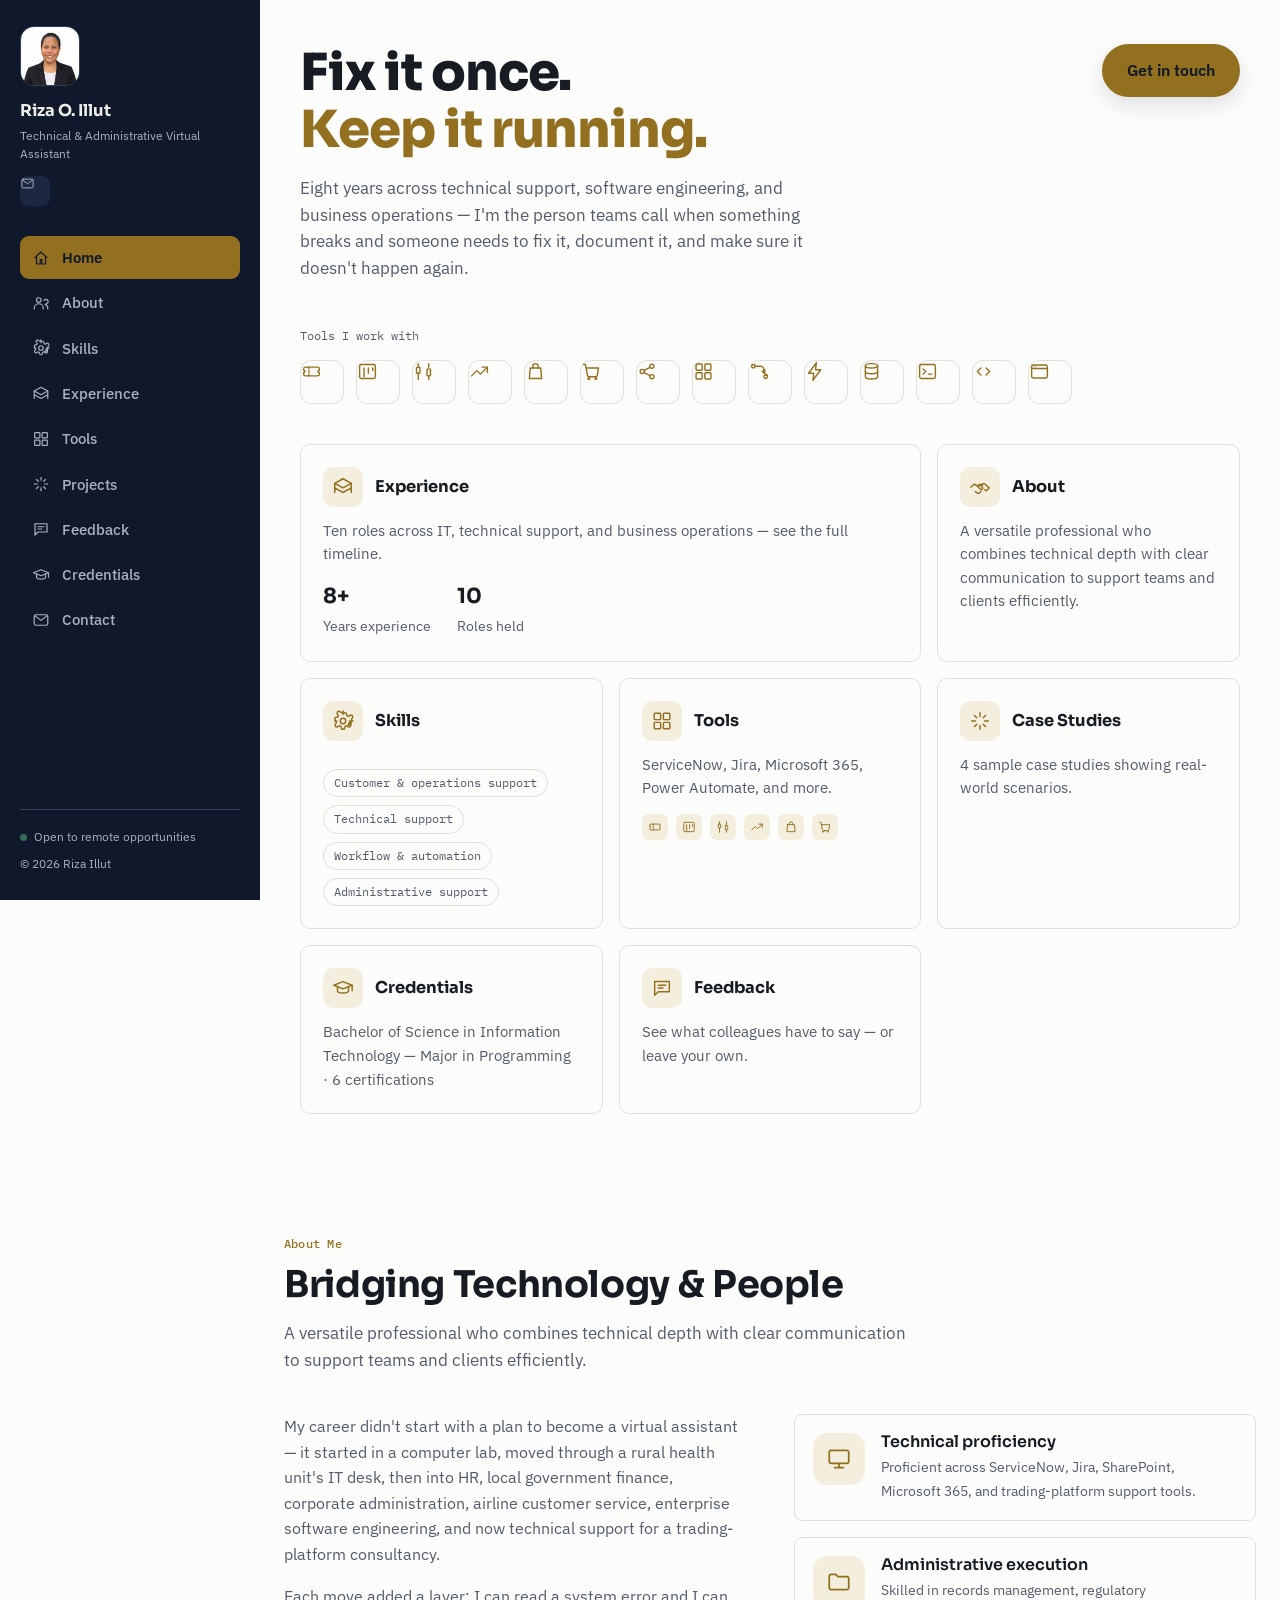
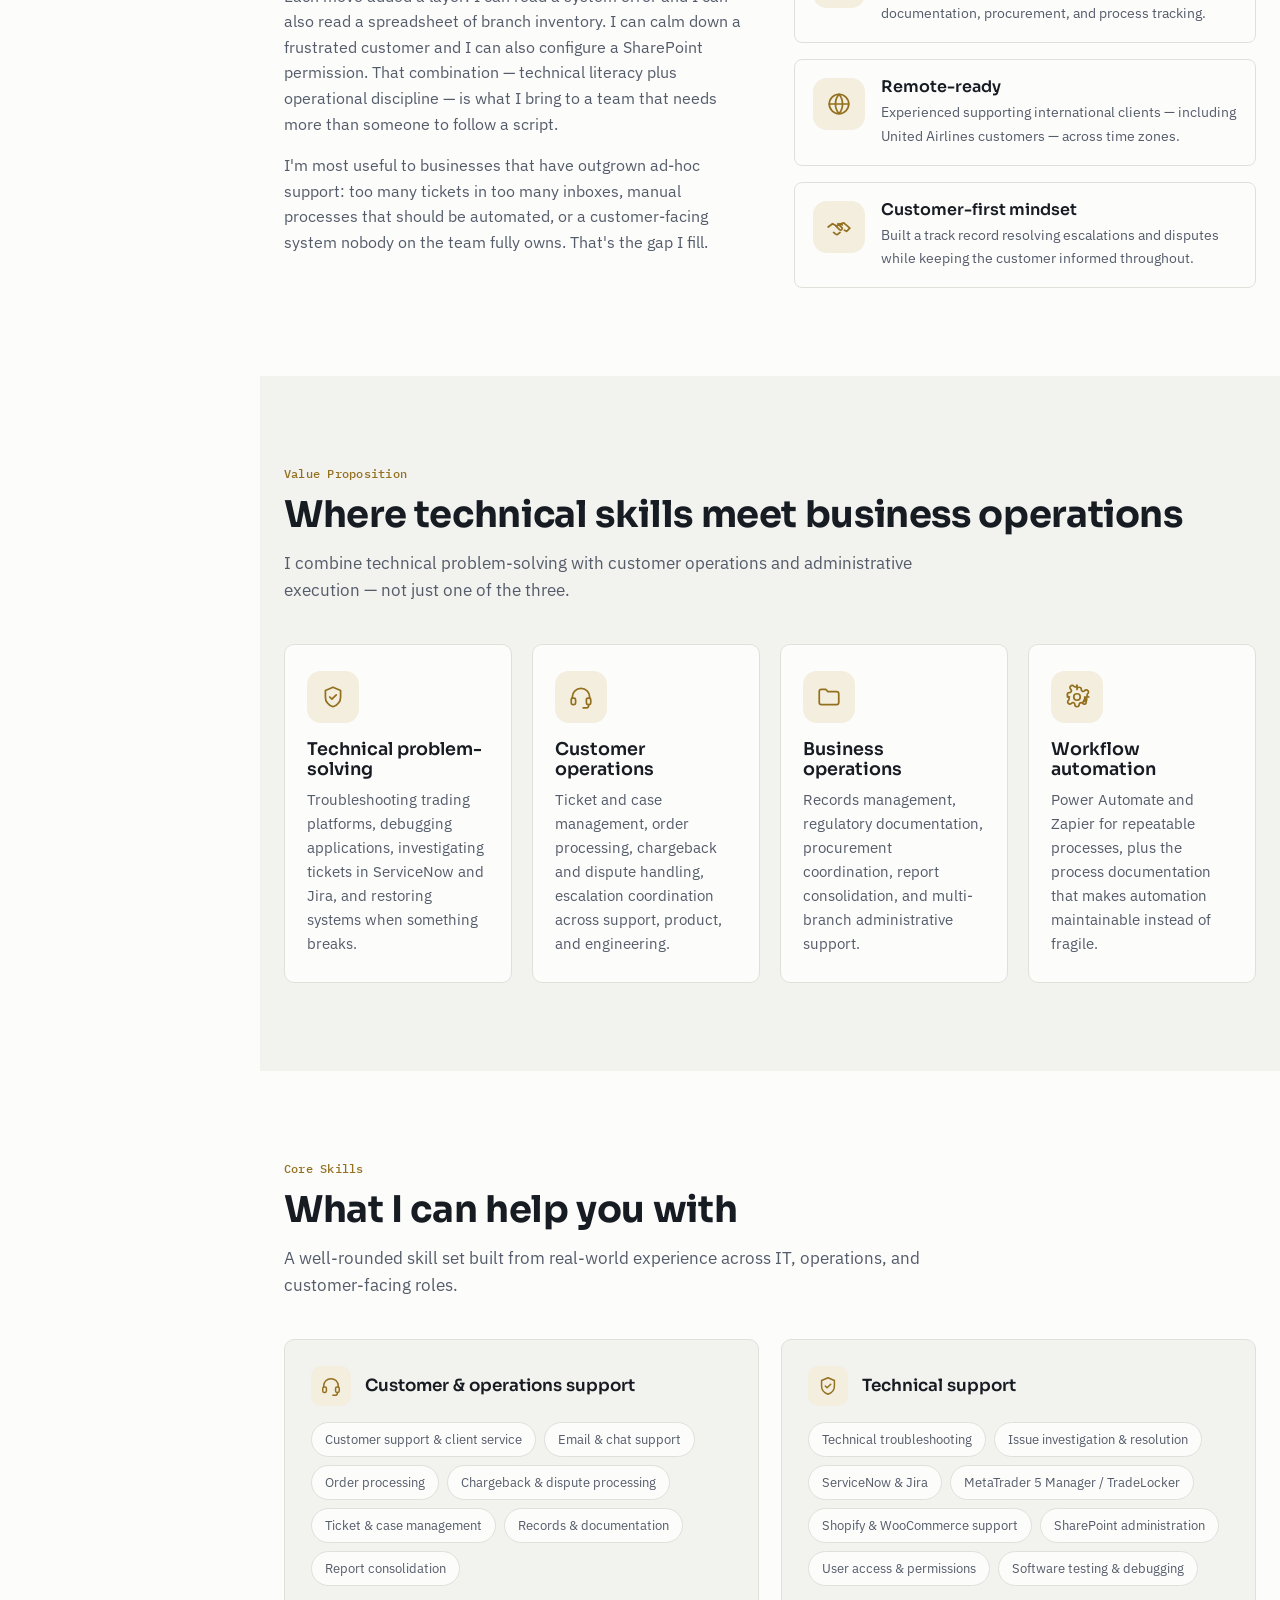
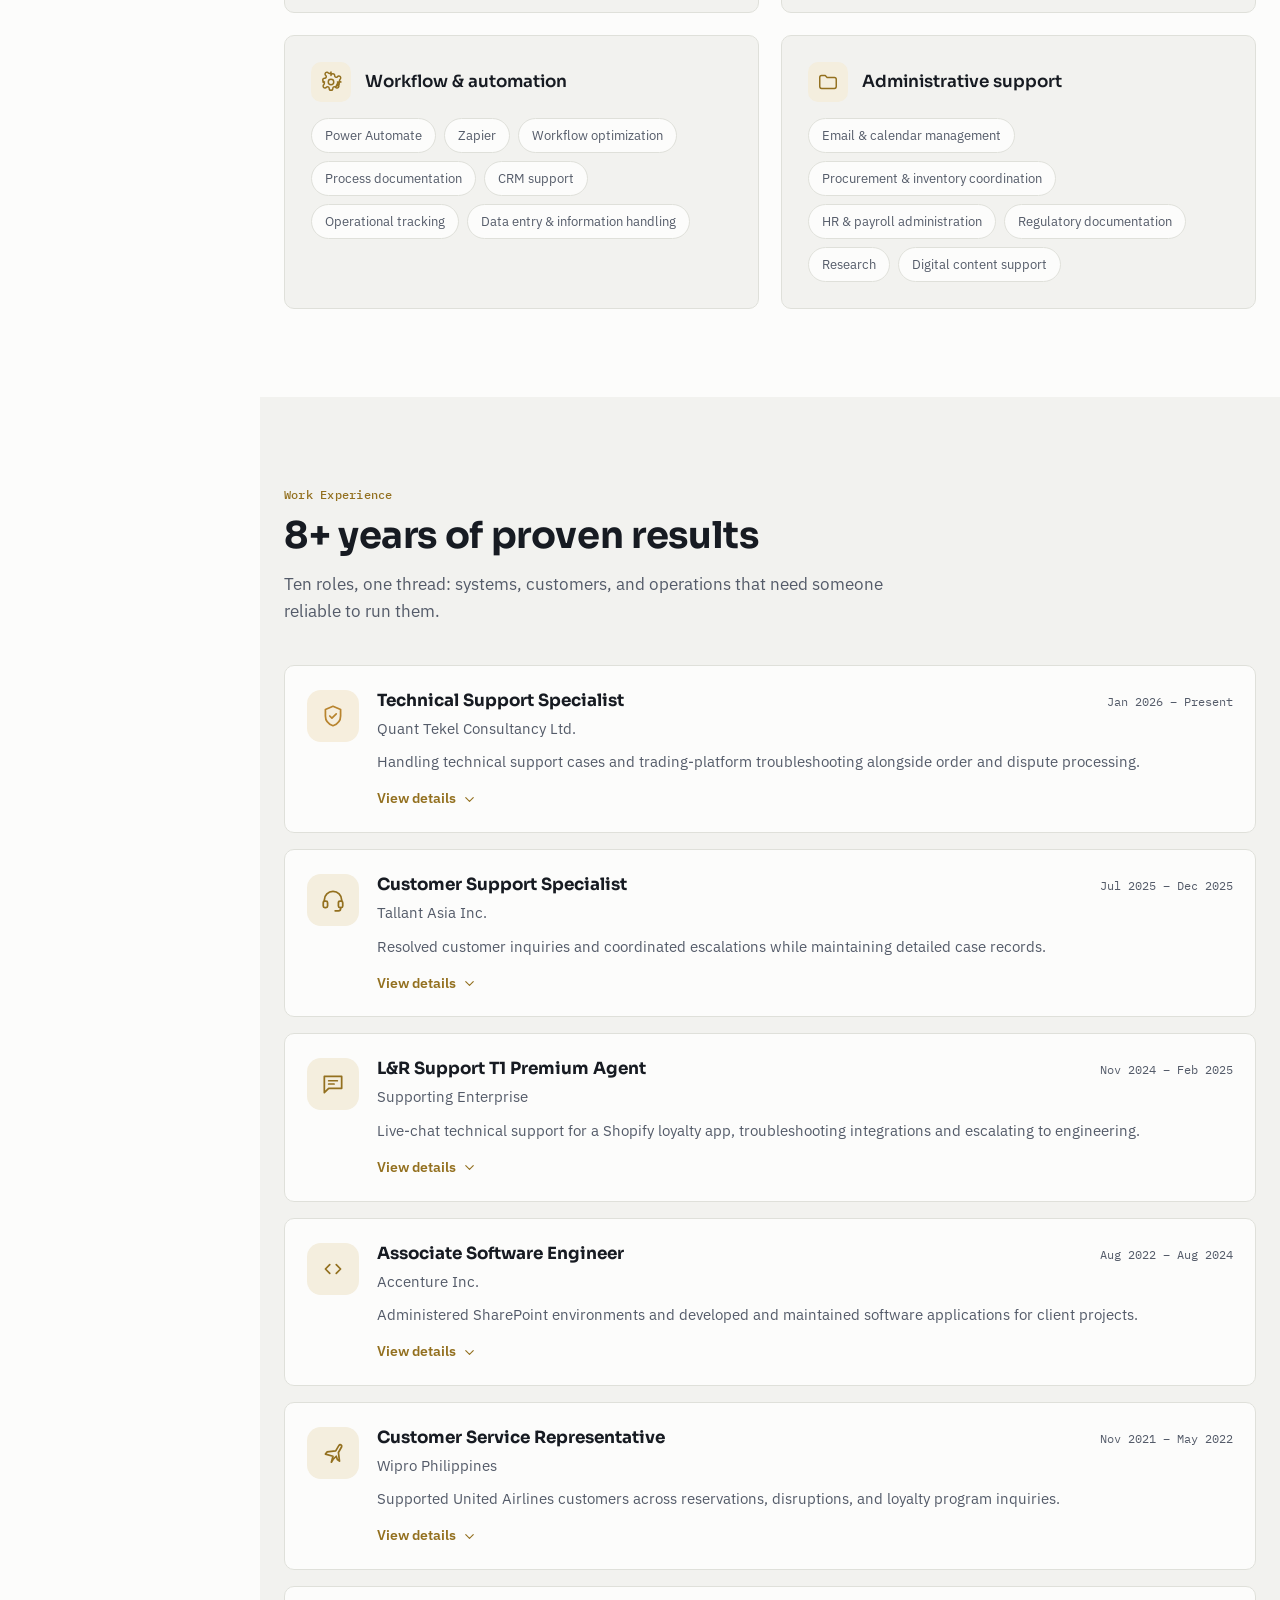
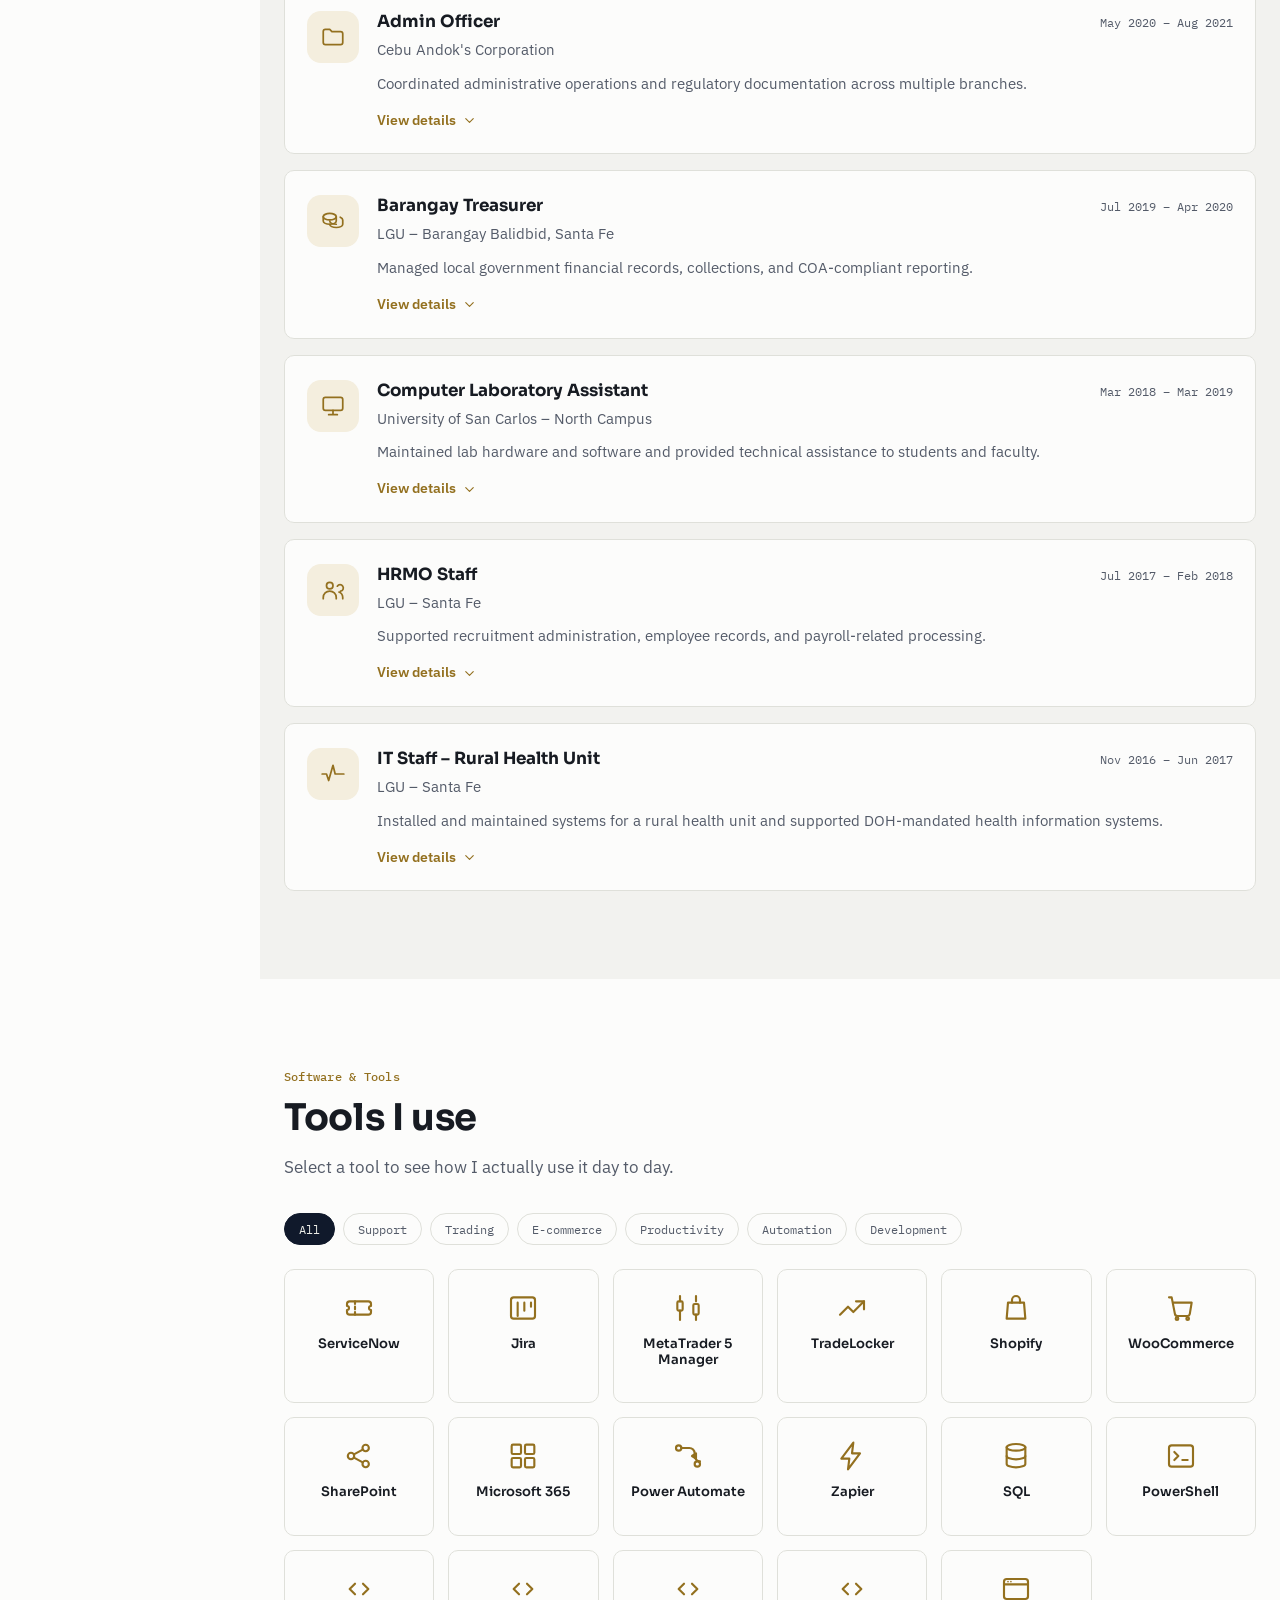
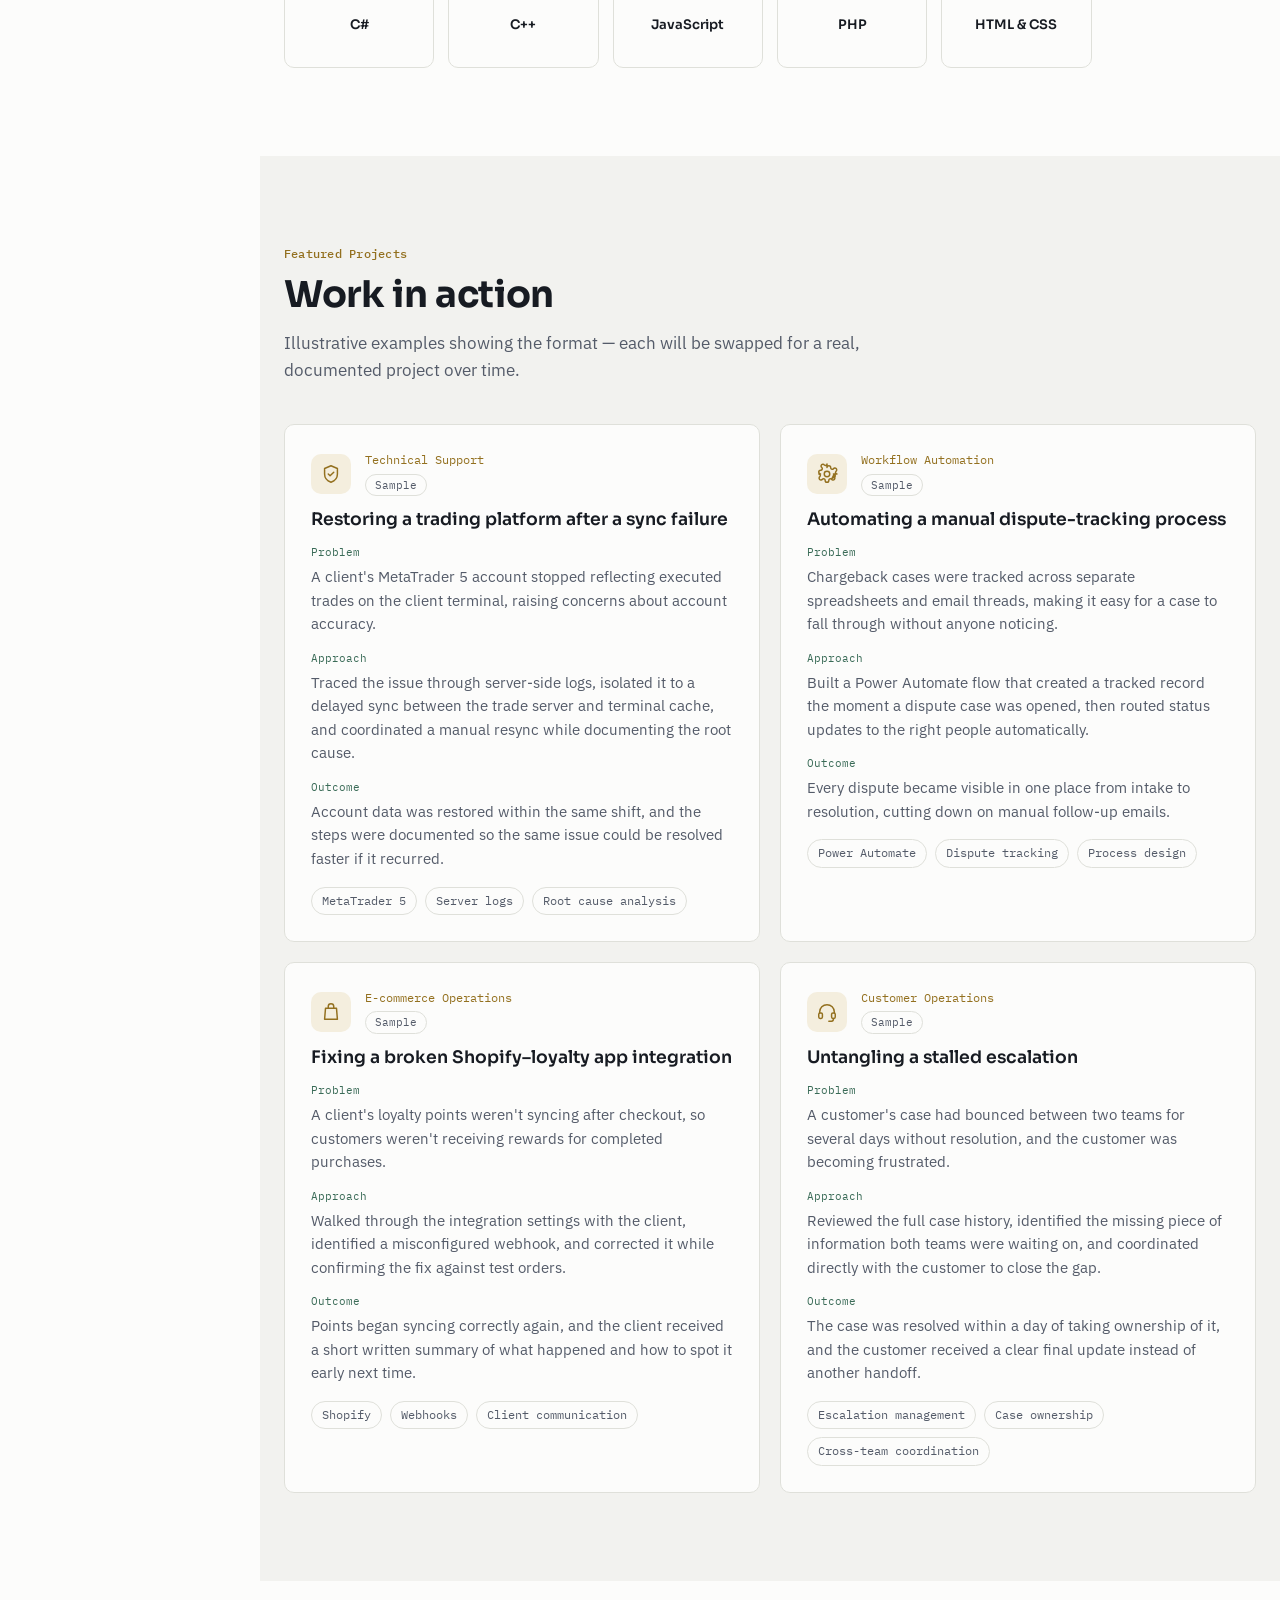
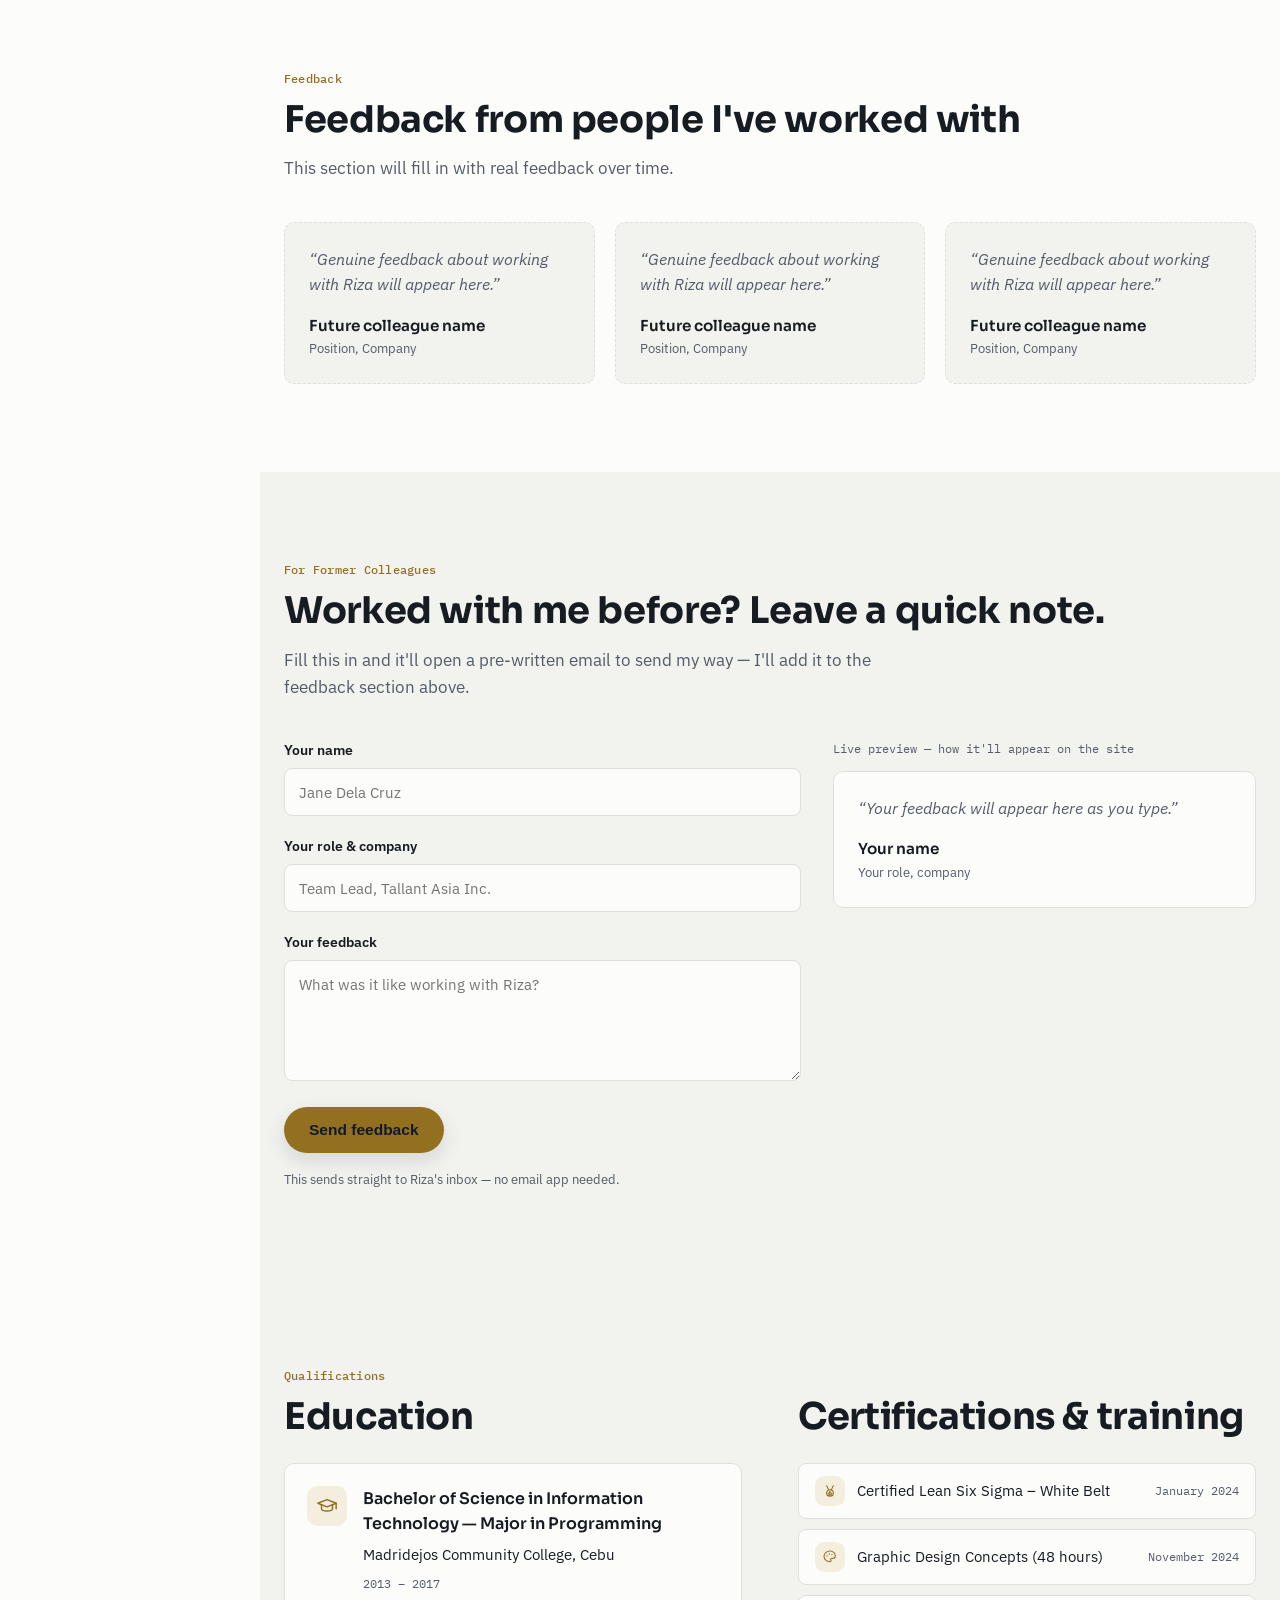
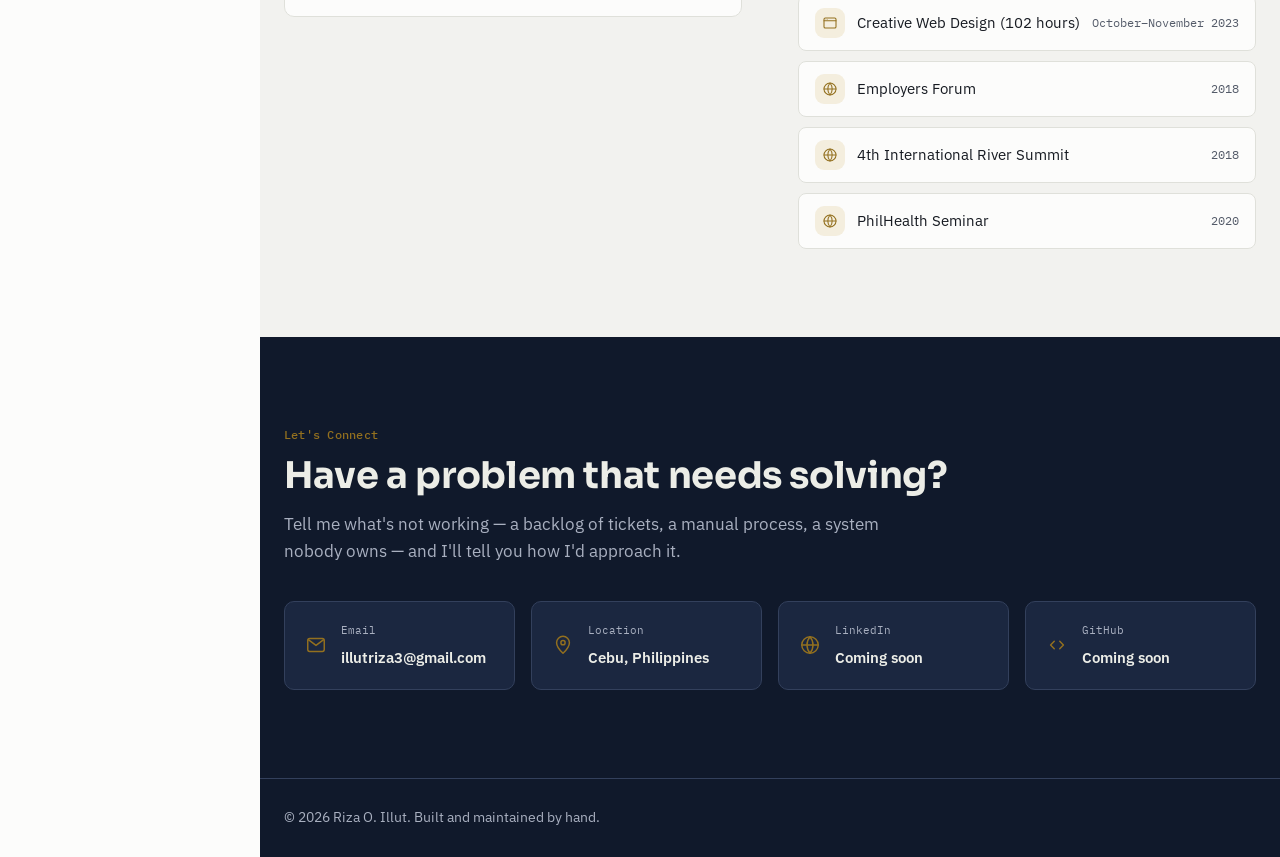
==== index.html @ de6b5f77 "Add files via upload" ====
<!DOCTYPE html>
<html lang="en">
<head>
  <meta charset="UTF-8">
  <meta name="viewport" content="width=device-width, initial-scale=1.0">
  <title>Riza O. Illut — Technical & Administrative Virtual Assistant</title>
  <meta name="description" content="Riza O. Illut is a Technical & Administrative Virtual Assistant with 8+ years across customer support, technical support, software engineering, and business operations. Available for remote work.">
  <meta name="keywords" content="Technical Virtual Assistant, Administrative Virtual Assistant, Customer Support Specialist, Technical Support Specialist, Customer Operations, Workflow Automation, Remote Virtual Assistant, E-commerce Support">
  <meta name="author" content="Riza O. Illut">

  <meta property="og:type" content="website">
  <meta property="og:title" content="Riza O. Illut — Technical & Administrative Virtual Assistant">
  <meta property="og:description" content="Eight years across technical support, software engineering, and business operations.">
  <meta property="og:image" content="[data-uri]">

  <link rel="icon" href="[data-uri]" type="image/svg+xml">
  <link rel="preconnect" href="https://fonts.googleapis.com">
  <link rel="preconnect" href="https://fonts.gstatic.com" crossorigin>
  <link href="https://fonts.googleapis.com/css2?family=Sora:wght@500;600;700;800&family=IBM+Plex+Sans:wght@400;500;600&family=IBM+Plex+Mono:wght@400;500&display=swap" rel="stylesheet">
  <style>
/* ============================================================
   DESIGN TOKENS
   ============================================================ */
:root {
  --ink: #10192B;
  --ink-soft: #1B2740;
  --paper: #FCFCFB;
  --paper-alt: #F2F2EF;
  --text: #171B22;
  --text-muted: #545B69;
  --text-on-ink: #ECEDE7;
  --text-on-ink-muted: #A9B0C0;
  --line: #DFE0DA;
  --line-on-ink: #33405C;

  --accent-1: #93701F;    /* brass gold — primary interactive accent */
  --accent-1-dark: #6E5417; /* darker gold for hover states */
  --accent-2: #93701F;    /* kept as alias so existing rules resolve */
  --accent-tint: #F4EEDE; /* warm pale gold tint for icon badges */
  --teal: #3A6B57;
  --teal-tint: #E9F0EC;
  --amber: #B8842E;
  --amber-tint: #F6EEDD;

  --font-display: "Sora", system-ui, sans-serif;
  --font-body: "IBM Plex Sans", system-ui, sans-serif;
  --font-mono: "IBM Plex Mono", ui-monospace, monospace;

  --max-width: 1120px;
  --radius: 10px;
  --radius-sm: 8px;
  --shadow-card: 0 1px 2px rgba(16, 25, 43, 0.04), 0 6px 16px rgba(16, 25, 43, 0.05);
  --shadow-lift: 0 8px 20px rgba(16, 25, 43, 0.12);
}

* { box-sizing: border-box; }
html { scroll-behavior: smooth; }
@media (prefers-reduced-motion: reduce) {
  html { scroll-behavior: auto; }
  *, *::before, *::after { animation-duration: 0.001ms !important; animation-iteration-count: 1 !important; transition-duration: 0.001ms !important; }
}

body {
  margin: 0;
  background: var(--paper);
  color: var(--text);
  font-family: var(--font-body);
  font-size: 16px;
  line-height: 1.6;
  -webkit-font-smoothing: antialiased;
}

h1, h2, h3 { font-family: var(--font-display); color: var(--text); line-height: 1.15; margin: 0; }
h2 { font-size: clamp(1.6rem, 1.3rem + 1.4vw, 2.3rem); font-weight: 700; letter-spacing: -0.01em; margin-top: 10px; }
h3 { font-size: 1.1rem; font-weight: 600; }
p { margin: 0; color: var(--text-muted); }
a { color: inherit; }
.icon svg, .icon { display: block; width: 100%; height: 100%; }

.skip-link {
  position: absolute; left: -999px; top: 0; background: var(--ink); color: var(--text-on-ink);
  padding: 10px 16px; z-index: 200; border-radius: 0 0 6px 0;
}
.skip-link:focus { left: 0; }
:focus-visible { outline: 2px solid var(--accent-1); outline-offset: 3px; }

.eyebrow {
  font-family: var(--font-mono); font-size: 0.78rem; font-weight: 500; letter-spacing: 0.02em;
  color: var(--accent-1); margin: 0;
}
.eyebrow-on-ink { color: var(--accent-2); }
.accent-text {
  color: var(--accent-1);
  font-style: normal;
}

/* ============================================================
   LAYOUT HELPERS
   ============================================================ */
.section-inner { max-width: var(--max-width); margin: 0 auto; padding: 0 24px; }
.section { padding: 88px 0; }
.section-alt { background: var(--paper-alt); }
.section-lede { max-width: 640px; margin-top: 14px; font-size: 1.05rem; }

/* Icon badges reused across About / Services / Timeline / Projects / Education */
.icon-badge {
  width: 52px; height: 52px; flex-shrink: 0; border-radius: 14px;
  background: var(--accent-tint); color: var(--accent-1);
  display: flex; align-items: center; justify-content: center; padding: 13px;
}
.icon-badge-sm { width: 40px; height: 40px; border-radius: 10px; padding: 9px; }

.chip-row { display: flex; flex-wrap: wrap; gap: 8px; margin-top: 16px; }
.chip {
  font-size: 0.82rem; color: var(--text-muted); background: var(--paper);
  border: 1px solid var(--line); border-radius: 20px; padding: 6px 13px;
}
.chip-sm { font-family: var(--font-mono); font-size: 0.72rem; padding: 4px 10px; }

/* ============================================================
   APP SHELL / SIDEBAR
   ============================================================ */
.app-shell { display: flex; min-height: 100vh; align-items: flex-start; }

.sidebar {
  width: 260px; flex-shrink: 0; background: var(--ink); color: var(--text-on-ink);
  display: flex; flex-direction: column; justify-content: space-between;
  padding: 26px 20px; position: sticky; top: 0; height: 100vh; overflow-y: auto;
}
.sidebar-top { display: flex; flex-direction: column; align-items: flex-start; }
.sidebar-avatar { width: 60px; height: 60px; border-radius: 14px; object-fit: cover; border: 1px solid var(--line-on-ink); }
.sidebar-name { font-family: var(--font-display); font-weight: 700; font-size: 1.02rem; margin-top: 12px; }
.sidebar-role { font-size: 0.78rem; color: var(--text-on-ink-muted); margin-top: 3px; line-height: 1.4; }
.sidebar-social { display: flex; gap: 8px; margin-top: 14px; }
.sidebar-social a {
  width: 30px; height: 30px; border-radius: 8px; background: var(--ink-soft);
  display: flex; align-items: center; justify-content: center; color: var(--text-on-ink-muted);
  transition: color 0.15s, background 0.15s;
}
.sidebar-social a:hover { color: var(--accent-1); background: var(--ink-soft); }
.sidebar-social svg { width: 15px; height: 15px; }

.sidebar-nav { display: flex; flex-direction: column; gap: 2px; margin-top: 30px; flex: 1; }
.sidebar-nav a {
  display: flex; align-items: center; gap: 12px; padding: 10px 12px; border-radius: 9px;
  color: var(--text-on-ink-muted); text-decoration: none; font-size: 0.91rem; font-weight: 500;
  transition: background 0.15s, color 0.15s;
}
.sidebar-nav-icon { width: 18px; height: 18px; flex-shrink: 0; }
.sidebar-nav a:hover { background: var(--ink-soft); color: var(--text-on-ink); }
.sidebar-nav a.active { background: var(--accent-1); color: var(--ink); font-weight: 600; }

.sidebar-bottom {
  display: flex; flex-direction: column; gap: 8px; padding-top: 18px; margin-top: 18px;
  border-top: 1px solid var(--line-on-ink); font-size: 0.74rem; color: var(--text-on-ink-muted);
}
.sidebar-status { display: flex; align-items: center; gap: 7px; }
.sidebar-status .dot { width: 7px; height: 7px; border-radius: 50%; background: var(--teal); flex-shrink: 0; }

.sidebar-toggle {
  display: none; position: fixed; top: 16px; left: 16px; z-index: 300;
  flex-direction: column; justify-content: center; gap: 5px;
  width: 42px; height: 42px; background: var(--paper); border: 1px solid var(--line); border-radius: 9px; cursor: pointer;
  box-shadow: var(--shadow-card);
}
.sidebar-toggle span { display: block; width: 18px; height: 2px; background: var(--text); margin: 0 auto; transition: transform 0.2s, opacity 0.2s; }
.sidebar-toggle[aria-expanded="true"] span:nth-child(1) { transform: translateY(7px) rotate(45deg); }
.sidebar-toggle[aria-expanded="true"] span:nth-child(2) { opacity: 0; }
.sidebar-toggle[aria-expanded="true"] span:nth-child(3) { transform: translateY(-7px) rotate(-45deg); }

.sidebar-scrim {
  display: none; position: fixed; inset: 0; background: rgba(16, 25, 43, 0.45); z-index: 190;
  opacity: 0; pointer-events: none; transition: opacity 0.2s ease;
}
.sidebar-scrim.is-open { opacity: 1; pointer-events: auto; }

main#main { flex: 1; min-width: 0; }

/* ============================================================
   BUTTONS
   ============================================================ */
.btn {
  display: inline-flex; align-items: center; gap: 8px; text-decoration: none;
  padding: 13px 24px; border-radius: 999px; font-weight: 600; font-size: 0.97rem;
  transition: transform 0.12s, box-shadow 0.15s, border-color 0.15s, background 0.15s;
  border: 1px solid transparent; cursor: pointer;
}
.btn:hover { transform: translateY(-1px); }
.btn-primary { background: var(--accent-1); color: var(--ink); box-shadow: var(--shadow-lift); }
.btn-primary:hover { background: var(--accent-1-dark); }
.btn-ghost { background: var(--paper); color: var(--text); border-color: var(--line); border-radius: 7px; }
.btn-ghost:hover { border-color: var(--accent-1); }

/* ============================================================
   HOME DASHBOARD
   ============================================================ */
.dashboard { padding: 44px 40px 8px; }
.dashboard-topbar { display: flex; align-items: flex-start; justify-content: space-between; gap: 24px; flex-wrap: wrap; }
.dashboard-headline { font-family: var(--font-display); font-weight: 800; font-size: clamp(2rem, 1.4rem + 2.6vw, 3.2rem); line-height: 1.12; letter-spacing: -0.02em; margin: 0; }
.dashboard-sub { margin-top: 16px; max-width: 54ch; font-size: 1.05rem; color: var(--text-muted); }
.dashboard-cta { flex-shrink: 0; }

.tools-strip-wrap { margin-top: 40px; }
.tools-strip-label { font-family: var(--font-mono); font-size: 0.74rem; color: var(--text-muted); }
.tools-strip { display: flex; gap: 12px; overflow-x: auto; margin-top: 12px; padding-bottom: 8px; }
.tools-strip-chip {
  flex-shrink: 0; width: 44px; height: 44px; border-radius: 11px; background: var(--paper);
  border: 1px solid var(--line); display: flex; align-items: center; justify-content: center; color: var(--accent-1);
}
.tools-strip-chip svg { width: 21px; height: 21px; }

.bento-grid { margin-top: 32px; display: grid; grid-template-columns: repeat(3, 1fr); gap: 16px; padding-bottom: 24px; }
.bento-card {
  background: var(--paper); border: 1px solid var(--line); border-radius: var(--radius); padding: 22px;
  text-decoration: none; color: inherit; display: flex; flex-direction: column; gap: 12px;
  transition: transform 0.15s, box-shadow 0.15s, border-color 0.15s;
}
.bento-card:hover { transform: translateY(-3px); box-shadow: var(--shadow-card); border-color: var(--accent-1); }
.bento-card-large { grid-column: span 2; }
.bento-card-head { display: flex; align-items: center; gap: 12px; }
.bento-card-title { font-family: var(--font-display); font-weight: 700; font-size: 1.02rem; }
.bento-card-body { font-size: 0.92rem; color: var(--text-muted); }
.bento-stats { display: flex; gap: 26px; margin-top: 2px; }
.stat-value { font-family: var(--font-display); font-weight: 700; font-size: 1.5rem; }
.stat-label { font-size: 0.85rem; color: var(--text-muted); }
.bento-stats .stat-value { font-size: 1.3rem; }
.bento-icon-row { display: flex; gap: 8px; margin-top: 2px; flex-wrap: wrap; }
.bento-icon-row .bento-tool-icon {
  width: 26px; height: 26px; border-radius: 7px; background: var(--accent-tint); color: var(--accent-1);
  display: flex; align-items: center; justify-content: center; padding: 6px;
}

/* ============================================================
   ABOUT
   ============================================================ */
.about-grid { display: grid; grid-template-columns: 1fr 1fr; gap: 48px; margin-top: 40px; align-items: start; }
.about-copy p { margin-top: 16px; }
.about-copy p:first-child { margin-top: 0; }
.about-highlights { display: grid; gap: 16px; }
.highlight-card { display: flex; gap: 16px; padding: 18px; background: var(--paper); border: 1px solid var(--line); border-radius: var(--radius-sm); }
.highlight-card h3 { font-size: 1rem; }
.highlight-card p { margin-top: 4px; font-size: 0.9rem; }

/* ============================================================
   VALUE GRID
   ============================================================ */
.value-grid { margin-top: 40px; display: grid; grid-template-columns: repeat(4, 1fr); gap: 20px; }
.value-card {
  padding: 26px 22px; background: var(--paper); border: 1px solid var(--line); border-radius: var(--radius);
  transition: transform 0.15s, box-shadow 0.15s;
}
.value-card:hover { transform: translateY(-3px); box-shadow: var(--shadow-card); }
.value-card .icon-badge { margin-bottom: 16px; }
.value-card h3 { margin-bottom: 8px; }
.value-card p { font-size: 0.94rem; }

/* ============================================================
   SERVICES
   ============================================================ */
.services-grid { margin-top: 40px; display: grid; grid-template-columns: repeat(2, 1fr); gap: 22px; }
.service-card { padding: 26px; border-radius: var(--radius); background: var(--paper-alt); border: 1px solid var(--line); }
.service-head { display: flex; align-items: center; gap: 14px; }
.service-head h3 { font-size: 1.05rem; }

/* ============================================================
   TIMELINE (experience)
   ============================================================ */
.timeline { list-style: none; margin: 40px 0 0; padding: 0; display: grid; gap: 16px; }
.timeline-entry {
  width: 100%; text-align: left; background: var(--paper); border: 1px solid var(--line); border-radius: var(--radius);
  padding: 22px; cursor: pointer; font: inherit; color: inherit; display: flex; gap: 18px;
  transition: border-color 0.15s, box-shadow 0.15s;
}
.timeline-entry:hover { border-color: var(--accent-1); box-shadow: var(--shadow-card); }
.timeline-item.is-current .timeline-icon { background: var(--amber-tint); color: var(--amber); }
.timeline-icon { margin-top: 2px; }
.timeline-copy { flex: 1; min-width: 0; }
.timeline-head { display: flex; align-items: baseline; justify-content: space-between; gap: 12px; flex-wrap: wrap; }
.timeline-role { font-family: var(--font-display); font-weight: 700; font-size: 1.05rem; }
.timeline-meta { font-family: var(--font-mono); font-size: 0.78rem; color: var(--text-muted); white-space: nowrap; }
.timeline-company { font-size: 0.92rem; color: var(--text-muted); margin-top: 2px; }
.timeline-summary { margin-top: 10px; font-size: 0.94rem; }
.timeline-toggle-row { display: flex; align-items: center; gap: 6px; margin-top: 14px; font-size: 0.85rem; color: var(--accent-1); font-weight: 600; }
.chevron { width: 15px; height: 15px; transition: transform 0.18s; }
.timeline-entry[aria-expanded="true"] .chevron { transform: rotate(180deg); }
.timeline-body { padding: 0 22px; }
.timeline-body[hidden] { display: none; }
.timeline-details {
  list-style: none; margin: 0; padding: 18px 0 4px 70px; display: grid; gap: 10px;
  border-top: 1px solid var(--line); margin-top: -8px;
}
.timeline-details li { font-size: 0.93rem; color: var(--text-muted); padding-left: 16px; position: relative; }
.timeline-details li::before { content: ""; position: absolute; left: 0; top: 9px; width: 6px; height: 6px; border-radius: 50%; background: var(--accent-1); }

/* ============================================================
   TOOLS
   ============================================================ */
.tools-filter { display: flex; flex-wrap: wrap; gap: 8px; margin: 32px 0 24px; }
.tools-filter button {
  font-family: var(--font-mono); font-size: 0.78rem; padding: 7px 14px; border-radius: 20px;
  border: 1px solid var(--line); background: var(--paper); cursor: pointer; color: var(--text-muted);
}
.tools-filter button.is-active { background: var(--ink); color: var(--text-on-ink); border-color: var(--ink); }
.tools-grid { display: grid; grid-template-columns: repeat(6, 1fr); gap: 14px; }
.tool-card {
  text-align: center; padding: 22px 14px; border-radius: var(--radius); border: 1px solid var(--line); background: var(--paper);
  cursor: pointer; font: inherit; color: inherit; transition: border-color 0.15s, transform 0.12s;
  display: flex; flex-direction: column; align-items: center; gap: 12px;
}
.tool-card:hover { border-color: var(--accent-1); transform: translateY(-2px); }
.tool-icon { width: 32px; height: 32px; color: var(--accent-1); flex-shrink: 0; }
.tool-name { font-family: var(--font-display); font-weight: 600; font-size: 0.82rem; line-height: 1.25; }
.tool-detail {
  font-size: 0.84rem; color: var(--text-muted); text-align: left; max-height: 0; overflow: hidden;
  transition: max-height 0.2s ease; width: 100%;
}
.tool-card[aria-expanded="true"] .tool-detail { max-height: 160px; margin-top: 2px; }

/* ============================================================
   PROJECTS
   ============================================================ */
.projects-grid { margin-top: 40px; display: grid; grid-template-columns: repeat(2, 1fr); gap: 20px; }
.project-card { padding: 26px; border-radius: var(--radius); background: var(--paper); border: 1px solid var(--line); }
.project-head { display: flex; align-items: center; gap: 14px; }
.project-category { display: block; font-family: var(--font-mono); font-size: 0.72rem; color: var(--accent-1); }
.sample-tag {
  display: inline-block; font-family: var(--font-mono); font-size: 0.66rem; color: var(--text-muted);
  border: 1px solid var(--line); border-radius: 20px; padding: 2px 9px; margin-top: 4px;
}
.project-card h3 { margin-top: 14px; font-size: 1.08rem; }
.project-row { margin-top: 14px; }
.project-row-label { display: block; font-family: var(--font-mono); font-size: 0.7rem; color: var(--teal); margin-bottom: 3px; }
.project-row p { font-size: 0.92rem; }

/* ============================================================
   TESTIMONIALS
   ============================================================ */
.testimonials-grid { margin-top: 40px; display: grid; grid-template-columns: repeat(3, 1fr); gap: 20px; }
.testimonial-card { padding: 24px; border-radius: var(--radius); border: 1px dashed var(--line); background: var(--paper-alt); }
.testimonial-quote { font-style: italic; color: var(--text-muted); }
.testimonial-name { margin-top: 16px; font-family: var(--font-display); font-weight: 600; font-size: 0.95rem; color: var(--text); }
.testimonial-role { font-size: 0.82rem; color: var(--text-muted); }

/* ============================================================
   LEAVE FEEDBACK
   ============================================================ */
.feedback-layout { margin-top: 40px; display: grid; grid-template-columns: 1.1fr 0.9fr; gap: 32px; align-items: start; }
.feedback-form { display: flex; flex-direction: column; gap: 6px; }
.feedback-form label { font-size: 0.85rem; font-weight: 600; color: var(--text); margin-top: 14px; }
.feedback-form label:first-child { margin-top: 0; }
.feedback-form input, .feedback-form textarea {
  font: inherit; font-size: 0.95rem; padding: 11px 14px; border-radius: var(--radius-sm);
  border: 1px solid var(--line); background: var(--paper); color: var(--text); resize: vertical;
}
.feedback-form input:focus, .feedback-form textarea:focus { border-color: var(--accent-1); }
.feedback-form .btn { margin-top: 20px; align-self: flex-start; }
.feedback-note { margin-top: 10px; font-size: 0.82rem; color: var(--text-muted); }
.feedback-status {
  margin-top: 12px; font-size: 0.88rem; font-weight: 600; color: var(--teal);
  background: var(--teal-tint); border-radius: var(--radius-sm); padding: 10px 14px;
}
.feedback-status.is-error { color: var(--amber); background: var(--amber-tint); }

.feedback-preview { position: sticky; top: 96px; }
.feedback-preview-label { display: block; font-family: var(--font-mono); font-size: 0.72rem; color: var(--text-muted); margin-bottom: 12px; }
.feedback-preview .testimonial-card { border-style: solid; background: var(--paper); }

/* ============================================================
   EDUCATION
   ============================================================ */
.education-grid { display: grid; grid-template-columns: 1fr 1fr; gap: 56px; }
.edu-card { margin-top: 24px; padding: 22px; border-radius: var(--radius); border: 1px solid var(--line); background: var(--paper); display: flex; gap: 16px; }
.edu-card .degree { font-family: var(--font-display); font-weight: 600; }
.edu-card .school { margin-top: 6px; font-size: 0.92rem; }
.edu-card .dates { margin-top: 8px; font-family: var(--font-mono); font-size: 0.78rem; color: var(--text-muted); }
.cert-list { list-style: none; margin: 24px 0 0; padding: 0; display: grid; gap: 10px; }
.cert-list li { display: flex; align-items: center; gap: 12px; padding: 12px 16px; border-radius: var(--radius-sm); background: var(--paper); border: 1px solid var(--line); font-size: 0.92rem; }
.cert-icon { width: 30px; height: 30px; border-radius: 9px; background: var(--accent-tint); color: var(--accent-1); flex-shrink: 0; display: flex; align-items: center; justify-content: center; padding: 7px; }
.cert-text { flex: 1; }
.cert-date { font-family: var(--font-mono); font-size: 0.76rem; color: var(--text-muted); white-space: nowrap; }

/* ============================================================
   CONTACT
   ============================================================ */
.contact-section { background: var(--ink); color: var(--text-on-ink); }
.contact-section h2 { color: var(--text-on-ink); }
.contact-section .section-lede { color: var(--text-on-ink-muted); }
.contact-grid { margin-top: 36px; display: grid; grid-template-columns: repeat(4, 1fr); gap: 16px; }
.contact-item {
  display: flex; align-items: center; gap: 14px; padding: 20px; border-radius: var(--radius); border: 1px solid var(--line-on-ink);
  background: var(--ink-soft); text-decoration: none; color: var(--text-on-ink); transition: border-color 0.15s;
}
.contact-item:not(.is-disabled):hover { border-color: var(--accent-2); }
.contact-icon { width: 22px; height: 22px; color: var(--accent-2); flex-shrink: 0; }
.contact-item .label { display: block; font-family: var(--font-mono); font-size: 0.7rem; color: var(--text-on-ink-muted); }
.contact-item .value { display: block; margin-top: 6px; font-weight: 600; font-size: 0.92rem; word-break: break-word; }
.contact-item.is-disabled { opacity: 0.5; pointer-events: none; }

/* ============================================================
   FOOTER
   ============================================================ */
.site-footer { padding: 28px 0; background: var(--ink); border-top: 1px solid var(--line-on-ink); }
.footer-inner p { color: var(--text-on-ink-muted); font-size: 0.85rem; margin: 0; }

/* ============================================================
   RESPONSIVE
   ============================================================ */
@media (max-width: 980px) {
  .value-grid { grid-template-columns: repeat(2, 1fr); }
  .services-grid { grid-template-columns: 1fr; }
  .tools-grid { grid-template-columns: repeat(4, 1fr); }
  .projects-grid { grid-template-columns: 1fr; }
  .testimonials-grid { grid-template-columns: 1fr; }
  .contact-grid { grid-template-columns: repeat(2, 1fr); }
  .about-grid { grid-template-columns: 1fr; }
  .feedback-layout { grid-template-columns: 1fr; }
  .feedback-preview { position: static; }
  .education-grid { grid-template-columns: 1fr; gap: 40px; }
  .bento-grid { grid-template-columns: repeat(2, 1fr); }
  .bento-card-large { grid-column: span 2; }
  .sidebar { width: 220px; }
}

@media (max-width: 900px) {
  .sidebar {
    position: fixed; inset: 0 auto 0 0; width: 260px; z-index: 200;
    transform: translateX(-100%); transition: transform 0.25s ease;
  }
  .sidebar.is-open { transform: translateX(0); }
  .sidebar-toggle { display: flex; }
  .sidebar-scrim { display: block; }
  .dashboard { padding-top: 84px; }
}

@media (max-width: 720px) {
  .section { padding: 64px 0; }
  .dashboard { padding-left: 24px; padding-right: 24px; }
  .dashboard-topbar { flex-direction: column; }
  .dashboard-cta { align-self: flex-start; }
  .value-grid { grid-template-columns: 1fr; }
  .tools-grid { grid-template-columns: repeat(3, 1fr); }
  .contact-grid { grid-template-columns: 1fr; }
  .bento-grid { grid-template-columns: 1fr; }
  .bento-card-large { grid-column: span 1; }
}

@media (max-width: 480px) {
  .tools-grid { grid-template-columns: repeat(2, 1fr); }
}

/* ============================================================
   SCROLL REVEAL
   Elements fade + rise into place as they enter the viewport.
   Respects prefers-reduced-motion via the global rule at the top.
   ============================================================ */
.reveal { opacity: 0; transform: translateY(16px); transition: opacity 0.55s ease, transform 0.55s ease; }
.reveal.is-visible { opacity: 1; transform: translateY(0); }

/* Light stagger for elements inside common grid containers */
.value-grid .reveal:nth-child(1), .services-grid .reveal:nth-child(1),
.about-highlights .reveal:nth-child(1), .tools-grid .reveal:nth-child(1),
.projects-grid .reveal:nth-child(1), .testimonials-grid .reveal:nth-child(1),
.timeline .reveal:nth-child(1), .cert-list .reveal:nth-child(1),
.contact-grid .reveal:nth-child(1) { transition-delay: 0s; }
.value-grid .reveal:nth-child(2), .services-grid .reveal:nth-child(2),
.about-highlights .reveal:nth-child(2), .tools-grid .reveal:nth-child(2),
.projects-grid .reveal:nth-child(2), .testimonials-grid .reveal:nth-child(2),
.timeline .reveal:nth-child(2), .cert-list .reveal:nth-child(2),
.contact-grid .reveal:nth-child(2) { transition-delay: 0.06s; }
.value-grid .reveal:nth-child(3), .services-grid .reveal:nth-child(3),
.about-highlights .reveal:nth-child(3), .tools-grid .reveal:nth-child(3),
.projects-grid .reveal:nth-child(3), .testimonials-grid .reveal:nth-child(3),
.timeline .reveal:nth-child(3), .cert-list .reveal:nth-child(3),
.contact-grid .reveal:nth-child(3) { transition-delay: 0.12s; }
.value-grid .reveal:nth-child(4), .services-grid .reveal:nth-child(4),
.about-highlights .reveal:nth-child(4), .tools-grid .reveal:nth-child(4),
.projects-grid .reveal:nth-child(4), .timeline .reveal:nth-child(4),
.cert-list .reveal:nth-child(4), .contact-grid .reveal:nth-child(4) { transition-delay: 0.18s; }
.tools-grid .reveal:nth-child(5), .timeline .reveal:nth-child(5),
.cert-list .reveal:nth-child(5) { transition-delay: 0.24s; }
.tools-grid .reveal:nth-child(6), .timeline .reveal:nth-child(6),
.cert-list .reveal:nth-child(6) { transition-delay: 0.3s; }

/* Icon badges get a small hover animation to feel a bit more alive */
.icon-badge { transition: transform 0.2s ease, background 0.2s ease; }
.value-card:hover .icon-badge, .highlight-card:hover .icon-badge,
.service-card:hover .icon-badge, .project-card:hover .icon-badge {
  transform: scale(1.08) rotate(-3deg);
}
.value-card { border-color: var(--line); transition: transform 0.15s, box-shadow 0.15s, border-color 0.15s; }
.value-card:hover { border-color: var(--accent-1); }

</style>
</head>
<body>

  <a class="skip-link" href="#main">Skip to content</a>

  <div class="app-shell">

    <!-- ============ SIDEBAR ============ -->
    <aside class="sidebar" id="sidebar">
      <div class="sidebar-top">
        <img class="sidebar-avatar" id="sidebar-avatar" src="[data-uri]" alt="Portrait of Riza O. Illut" width="72" height="72">
        <div class="sidebar-name" id="sidebar-name"></div>
        <div class="sidebar-role" id="sidebar-role"></div>
        <div class="sidebar-social" id="sidebar-social"></div>
      </div>

      <nav class="sidebar-nav" id="sidebar-nav" aria-label="Primary">
        <a href="#home" data-icon="home"><span class="sidebar-nav-icon"></span>Home</a>
        <a href="#about" data-icon="people"><span class="sidebar-nav-icon"></span>About</a>
        <a href="#services" data-icon="gear"><span class="sidebar-nav-icon"></span>Skills</a>
        <a href="#experience" data-icon="layers"><span class="sidebar-nav-icon"></span>Experience</a>
        <a href="#tools" data-icon="grid"><span class="sidebar-nav-icon"></span>Tools</a>
        <a href="#projects" data-icon="sparkle"><span class="sidebar-nav-icon"></span>Projects</a>
        <a href="#testimonials" data-icon="chat"><span class="sidebar-nav-icon"></span>Feedback</a>
        <a href="#education" data-icon="cap"><span class="sidebar-nav-icon"></span>Credentials</a>
        <a href="#contact" data-icon="mail"><span class="sidebar-nav-icon"></span>Contact</a>
      </nav>

      <div class="sidebar-bottom">
        <span class="sidebar-status"><span class="dot"></span></span>
        <span class="sidebar-copyright">© <span id="sidebar-year"></span> Riza Illut</span>
      </div>
    </aside>

    <button class="sidebar-toggle" id="sidebar-toggle" aria-expanded="false" aria-controls="sidebar" aria-label="Open menu">
      <span></span><span></span><span></span>
    </button>
    <div class="sidebar-scrim" id="sidebar-scrim"></div>

    <!-- ============ MAIN ============ -->
    <main id="main">

      <!-- ============ HOME DASHBOARD ============ -->
      <section class="dashboard" id="home">
        <div class="dashboard-topbar">
          <div>
            <h1 class="dashboard-headline">
              <span id="dash-line1"></span><br>
              <span id="dash-line2" class="accent-text"></span>
            </h1>
            <p class="dashboard-sub" id="dash-sub"></p>
          </div>
          <a href="#contact" class="btn btn-primary dashboard-cta">Get in touch</a>
        </div>

        <div class="tools-strip-wrap">
          <span class="tools-strip-label">Tools I work with</span>
          <div class="tools-strip" id="tools-strip"></div>
        </div>

        <div class="bento-grid" id="bento-grid"></div>
      </section>

      <!-- ============ ABOUT ============ -->
      <section class="section" id="about">
        <div class="section-inner">
          <p class="eyebrow">About Me</p>
          <h2>Bridging Technology & People</h2>
          <p class="section-lede" id="about-intro"></p>

          <div class="about-grid">
            <div class="about-copy" id="about-text"></div>
            <div class="about-highlights" id="about-highlights"></div>
          </div>
        </div>
      </section>

      <!-- ============ VALUE PROPS ============ -->
      <section class="section section-alt" id="value">
        <div class="section-inner">
          <p class="eyebrow">Value Proposition</p>
          <h2>Where technical skills meet business operations</h2>
          <p class="section-lede">I combine technical problem-solving with customer operations and administrative execution — not just one of the three.</p>
          <div class="value-grid" id="value-grid"></div>
        </div>
      </section>

      <!-- ============ SERVICES / SKILLS ============ -->
      <section class="section" id="services">
        <div class="section-inner">
          <p class="eyebrow">Core Skills</p>
          <h2>What I can help you with</h2>
          <p class="section-lede" id="services-intro"></p>
          <div class="services-grid" id="services-grid"></div>
        </div>
      </section>

      <!-- ============ EXPERIENCE ============ -->
      <section class="section section-alt" id="experience">
        <div class="section-inner">
          <p class="eyebrow">Work Experience</p>
          <h2>8+ years of proven results</h2>
          <p class="section-lede">Ten roles, one thread: systems, customers, and operations that need someone reliable to run them.</p>
          <ol class="timeline" id="timeline"></ol>
        </div>
      </section>

      <!-- ============ TOOLS ============ -->
      <section class="section" id="tools">
        <div class="section-inner">
          <p class="eyebrow">Software & Tools</p>
          <h2>Tools I use</h2>
          <p class="section-lede">Select a tool to see how I actually use it day to day.</p>
          <div class="tools-filter" id="tools-filter" role="tablist" aria-label="Filter tools by category"></div>
          <div class="tools-grid" id="tools-grid"></div>
        </div>
      </section>

      <!-- ============ PROJECTS ============ -->
      <section class="section section-alt" id="projects">
        <div class="section-inner">
          <p class="eyebrow">Featured Projects</p>
          <h2>Work in action</h2>
          <p class="section-lede">Illustrative examples showing the format — each will be swapped for a real, documented project over time.</p>
          <div class="projects-grid" id="projects-grid"></div>
        </div>
      </section>

      <!-- ============ TESTIMONIALS ============ -->
      <section class="section" id="testimonials">
        <div class="section-inner">
          <p class="eyebrow">Feedback</p>
          <h2>Feedback from people I've worked with</h2>
          <p class="section-lede">This section will fill in with real feedback over time.</p>
          <div class="testimonials-grid" id="testimonials-grid"></div>
        </div>
      </section>

      <!-- ============ LEAVE FEEDBACK ============ -->
      <section class="section section-alt" id="leave-feedback">
        <div class="section-inner">
          <p class="eyebrow">For Former Colleagues</p>
          <h2>Worked with me before? Leave a quick note.</h2>
          <p class="section-lede">Fill this in and it'll open a pre-written email to send my way — I'll add it to the feedback section above.</p>

          <div class="feedback-layout">
            <form class="feedback-form" id="feedback-form">
              <label for="fb-name">Your name</label>
              <input type="text" id="fb-name" placeholder="Jane Dela Cruz" autocomplete="name">

              <label for="fb-role">Your role & company</label>
              <input type="text" id="fb-role" placeholder="Team Lead, Tallant Asia Inc." autocomplete="organization-title">

              <label for="fb-quote">Your feedback</label>
              <textarea id="fb-quote" rows="4" placeholder="What was it like working with Riza?"></textarea>

              <button type="submit" class="btn btn-primary" id="fb-submit">Send feedback</button>
              <p class="feedback-note" id="fb-note">This sends straight to Riza's inbox — no email app needed.</p>
              <p class="feedback-status" id="fb-status" hidden></p>
            </form>

            <div class="feedback-preview">
              <span class="feedback-preview-label">Live preview — how it'll appear on the site</span>
              <div class="testimonial-card">
                <p class="testimonial-quote" id="preview-quote">&ldquo;Your feedback will appear here as you type.&rdquo;</p>
                <p class="testimonial-name" id="preview-name">Your name</p>
                <p class="testimonial-role" id="preview-role">Your role, company</p>
              </div>
            </div>
          </div>
        </div>
      </section>

      <!-- ============ EDUCATION ============ -->
      <section class="section section-alt" id="education">
        <div class="section-inner education-grid">
          <div>
            <p class="eyebrow">Qualifications</p>
            <h2>Education</h2>
            <div class="edu-card" id="edu-card"></div>
          </div>
          <div>
            <p class="eyebrow">&nbsp;</p>
            <h2>Certifications & training</h2>
            <ul class="cert-list" id="cert-list"></ul>
          </div>
        </div>
      </section>

      <!-- ============ CONTACT ============ -->
      <section class="section contact-section" id="contact">
        <div class="section-inner contact-inner">
          <p class="eyebrow eyebrow-on-ink">Let's Connect</p>
          <h2>Have a problem that needs solving?</h2>
          <p class="section-lede">Tell me what's not working — a backlog of tickets, a manual process, a system nobody owns — and I'll tell you how I'd approach it.</p>
          <div class="contact-grid" id="contact-grid"></div>
        </div>
      </section>

      <footer class="site-footer">
        <div class="section-inner footer-inner">
          <p>© <span id="year"></span> Riza O. Illut. Built and maintained by hand.</p>
        </div>
      </footer>

    </main>
  </div>

  <script>
/* ============================================================
   PORTFOLIO CONTENT — edit this file to update the site
   No HTML/CSS knowledge needed for most changes. Just edit the
   text between the quotes below, save, and re-deploy.

   "icon" fields reference a shape in the ICONS library in
   js/app.js — see the list of available names in the comment
   at the top of that file.
   ============================================================ */

const SITE_DATA = {

  person: {
    name: "Riza O. Illut",
    firstName: "Riza",
    lastName: "Illut",
    initials: "RI",
    role: "Technical & Administrative Virtual Assistant",
    roleBadge: "IT & Technical Support · Customer Operations",
    tagline: "Customer Operations · Technical Support · Workflow Automation",
    location: "Cebu, Philippines",
    email: "illutriza3@gmail.com",
    phone: "0946 923 5967",
    photo: "[data-uri]",
    // Set to false to hide the availability badge in the hero.
    availableForWork: true,
    availabilityLabel: "Open to remote opportunities",
    linkedin: "", // add your LinkedIn URL here, e.g. "https://linkedin.com/in/yourname"
    github: "",   // add your GitHub URL here

    // The "Leave feedback" form sends submissions here so they land in your
    // inbox automatically. To set it up (free, ~2 minutes):
    //   1. Go to formspree.io and sign up with your email.
    //   2. Click "New Form", name it anything (e.g. "Portfolio Feedback").
    //   3. Copy the endpoint URL it gives you — looks like
    //      https://formspree.io/f/abcdwxyz — and paste it below.
    //   4. Save this file, redeploy, then submit the form once yourself.
    //      Formspree emails you a one-time confirmation link the first
    //      time — click it to activate the form. After that, every
    //      submission arrives in your inbox automatically.
    // Leave this blank and the form will fall back to opening an email
    // draft instead (the mailto: behavior from before).
    feedbackFormEndpoint: ""
  },

  hero: {
    headline: "Riza",
    headlineAccent: "Illut",
    bigLine1: "Fix it once.",
    bigLine2: "Keep it running.",
    subhead: "Eight years across technical support, software engineering, and business operations — I'm the person teams call when something breaks and someone needs to fix it, document it, and make sure it doesn't happen again.",
    stats: [
      { icon: "clock", value: "8+", label: "Years experience" },
      { icon: "layers", value: "10", label: "Roles held" },
      { icon: "grid", value: "9", label: "Tools & platforms" }
    ]
  },

  about: {
    intro: "A versatile professional who combines technical depth with clear communication to support teams and clients efficiently.",
    paragraphs: [
      "My career didn't start with a plan to become a virtual assistant — it started in a computer lab, moved through a rural health unit's IT desk, then into HR, local government finance, corporate administration, airline customer service, enterprise software engineering, and now technical support for a trading-platform consultancy.",
      "Each move added a layer: I can read a system error and I can also read a spreadsheet of branch inventory. I can calm down a frustrated customer and I can also configure a SharePoint permission. That combination — technical literacy plus operational discipline — is what I bring to a team that needs more than someone to follow a script.",
      "I'm most useful to businesses that have outgrown ad-hoc support: too many tickets in too many inboxes, manual processes that should be automated, or a customer-facing system nobody on the team fully owns. That's the gap I fill."
    ],
    highlights: [
      { icon: "monitor", title: "Technical proficiency", body: "Proficient across ServiceNow, Jira, SharePoint, Microsoft 365, and trading-platform support tools." },
      { icon: "folder", title: "Administrative execution", body: "Skilled in records management, regulatory documentation, procurement, and process tracking." },
      { icon: "globe", title: "Remote-ready", body: "Experienced supporting international clients — including United Airlines customers — across time zones." },
      { icon: "handshake", title: "Customer-first mindset", body: "Built a track record resolving escalations and disputes while keeping the customer informed throughout." }
    ]
  },

  values: [
    { icon: "shield", title: "Technical problem-solving", body: "Troubleshooting trading platforms, debugging applications, investigating tickets in ServiceNow and Jira, and restoring systems when something breaks." },
    { icon: "headset", title: "Customer operations", body: "Ticket and case management, order processing, chargeback and dispute handling, escalation coordination across support, product, and engineering." },
    { icon: "folder", title: "Business operations", body: "Records management, regulatory documentation, procurement coordination, report consolidation, and multi-branch administrative support." },
    { icon: "gear", title: "Workflow automation", body: "Power Automate and Zapier for repeatable processes, plus the process documentation that makes automation maintainable instead of fragile." }
  ],

  services: {
    intro: "A well-rounded skill set built from real-world experience across IT, operations, and customer-facing roles.",
    categories: [
      {
        name: "Customer & operations support",
        icon: "headset",
        items: ["Customer support & client service", "Email & chat support", "Order processing", "Chargeback & dispute processing", "Ticket & case management", "Records & documentation", "Report consolidation"]
      },
      {
        name: "Technical support",
        icon: "shield",
        items: ["Technical troubleshooting", "Issue investigation & resolution", "ServiceNow & Jira", "MetaTrader 5 Manager / TradeLocker", "Shopify & WooCommerce support", "SharePoint administration", "User access & permissions", "Software testing & debugging"]
      },
      {
        name: "Workflow & automation",
        icon: "gear",
        items: ["Power Automate", "Zapier", "Workflow optimization", "Process documentation", "CRM support", "Operational tracking", "Data entry & information handling"]
      },
      {
        name: "Administrative support",
        icon: "folder",
        items: ["Email & calendar management", "Procurement & inventory coordination", "HR & payroll administration", "Regulatory documentation", "Research", "Digital content support"]
      }
    ]
  },

  tools: [
    { name: "ServiceNow", category: "Support", icon: "ticket", detail: "Managing and tracking technical support cases from intake through investigation and resolution." },
    { name: "Jira", category: "Support", icon: "board", detail: "Monitoring and tracking reported issues alongside ServiceNow for cross-team visibility." },
    { name: "MetaTrader 5 Manager", category: "Trading", icon: "candles", detail: "Supporting trading-platform operations, including account and platform-related technical issues." },
    { name: "TradeLocker", category: "Trading", icon: "trend", detail: "Assisting with trading-platform operations and troubleshooting alongside MT5 Manager." },
    { name: "Shopify", category: "E-commerce", icon: "bag", detail: "Troubleshooting store integrations and platform issues to keep client storefronts running." },
    { name: "WooCommerce", category: "E-commerce", icon: "cart", detail: "Supporting store functionality and resolving platform issues for e-commerce clients." },
    { name: "SharePoint", category: "Productivity", icon: "share", detail: "Administering sites, provisioning access, and managing configurations across Microsoft 365 and Azure." },
    { name: "Microsoft 365", category: "Productivity", icon: "grid", detail: "Day-to-day productivity, collaboration, and administration across mail, files, and Teams." },
    { name: "Power Automate", category: "Automation", icon: "flow", detail: "Building workflow automations to reduce manual, repetitive process steps." },
    { name: "Zapier", category: "Automation", icon: "bolt", detail: "Connecting apps and automating handoffs between tools for smaller, lightweight workflows." },
    { name: "SQL", category: "Development", icon: "database", detail: "Querying and working with structured data as part of application support and testing." },
    { name: "PowerShell", category: "Development", icon: "terminal", detail: "Scripting for system administration and configuration tasks." },
    { name: "C#", category: "Development", icon: "code", detail: "Used in developing and maintaining software applications during my time as a software engineer." },
    { name: "C++", category: "Development", icon: "code", detail: "Software development and application maintenance." },
    { name: "JavaScript", category: "Development", icon: "code", detail: "Front-end and application logic as part of software engineering work." },
    { name: "PHP", category: "Development", icon: "code", detail: "Server-side scripting for application development and maintenance." },
    { name: "HTML & CSS", category: "Development", icon: "browser", detail: "Building and maintaining web-facing content and interfaces, including this site." }
  ],

  experience: [
    {
      role: "Technical Support Specialist",
      company: "Quant Tekel Consultancy Ltd.",
      dates: "Jan 2026 – Present",
      current: true,
      icon: "shield",
      summary: "Handling technical support cases and trading-platform troubleshooting alongside order and dispute processing.",
      details: [
        "Process customer orders and maintain supporting documentation to keep fulfillment and operational tracking organized.",
        "Investigate and process chargeback cases, coordinating dispute information and resolution activities with relevant teams.",
        "Monitor and manage technical support cases through ServiceNow and Jira, tracking reported issues through investigation and resolution.",
        "Support trading-platform operations using MetaTrader 5 Manager and TradeLocker, assisting with account and platform-related technical concerns.",
        "Troubleshoot server-related and trading-platform issues to help restore expected system and platform functionality.",
        "Maintain operational records across order, support, trading, and dispute workflows, improving information visibility for ongoing cases."
      ]
    },
    {
      role: "Customer Support Specialist",
      company: "Tallant Asia Inc.",
      dates: "Jul 2025 – Dec 2025",
      current: false,
      icon: "headset",
      summary: "Resolved customer inquiries and coordinated escalations while maintaining detailed case records.",
      details: [
        "Resolved customer inquiries and service issues while maintaining accurate interaction and follow-up records.",
        "Documented customer concerns, actions taken, and resolutions to support consistent case follow-up and internal visibility.",
        "Coordinated escalations with internal teams to move complex customer issues toward resolution."
      ]
    },
    {
      role: "L&R Support T1 Premium Agent",
      company: "Supporting Enterprise",
      dates: "Nov 2024 – Feb 2025",
      current: false,
      icon: "chat",
      summary: "Live-chat technical support for a Shopify loyalty app, troubleshooting integrations and escalating to engineering.",
      details: [
        "Provided live-chat technical support for Yotpo Loyalty & Referrals, resolving product questions and platform usage concerns.",
        "Troubleshot Shopify integration issues to help clients restore and maintain expected store functionality.",
        "Guided clients through Yotpo L&R features and usage practices supporting customer engagement and retention.",
        "Documented troubleshooting steps, client interactions, and resolutions to improve case continuity and knowledge sharing.",
        "Coordinated complex technical escalations with Customer Success, Product, and Engineering teams."
      ]
    },
    {
      role: "Associate Software Engineer",
      company: "Accenture Inc.",
      dates: "Aug 2022 – Aug 2024",
      current: false,
      icon: "code",
      summary: "Administered SharePoint environments and developed and maintained software applications for client projects.",
      details: [
        "Administered SharePoint sites and configurations based on client and project requirements.",
        "Provisioned SharePoint sites and managed user access, permissions, and configurations across SharePoint, Azure, and Microsoft 365.",
        "Developed, tested, and maintained software applications based on client requirements.",
        "Investigated application issues through troubleshooting and debugging to support stable system operation.",
        "Supported software deployment, configuration, and post-production maintenance.",
        "Worked with technical teams to deliver end-to-end software solutions."
      ]
    },
    {
      role: "Customer Service Representative",
      company: "Wipro Philippines",
      dates: "Nov 2021 – May 2022",
      current: false,
      icon: "plane",
      summary: "Supported United Airlines customers across reservations, disruptions, and loyalty program inquiries.",
      details: [
        "Supported United Airlines customers through phone, email, and chat across reservations and travel-related concerns.",
        "Processed flight reservations, ticket changes, cancellations, and rebooking requests according to applicable procedures.",
        "Resolved cases involving flight disruptions, refunds, delays, and compensation while applying airline policies.",
        "Handled MileagePlus inquiries involving points, redemption, and membership status.",
        "Applied airline procedures and government travel regulations when processing customer requests."
      ]
    },
    {
      role: "Admin Officer",
      company: "Cebu Andok's Corporation",
      dates: "May 2020 – Aug 2021",
      current: false,
      icon: "folder",
      summary: "Coordinated administrative operations and regulatory documentation across multiple branches.",
      details: [
        "Coordinated daily administrative operations across multiple Cebu branches and supported communication between head office and branch managers.",
        "Managed office supply inventory, procurement, and distribution to support branch requirements.",
        "Maintained business permits, licenses, and regulatory documentation to keep branch records current.",
        "Prepared documentation for LGUs, BIR, DOLE, and other regulatory bodies.",
        "Consolidated branch sales, inventory, and manpower reports for centralized head-office reporting.",
        "Maintained administrative records across multiple operational areas to support organized reporting and documentation."
      ]
    },
    {
      role: "Barangay Treasurer",
      company: "LGU – Barangay Balidbid, Santa Fe",
      dates: "Jul 2019 – Apr 2020",
      current: false,
      icon: "coins",
      summary: "Managed local government financial records, collections, and COA-compliant reporting.",
      details: [
        "Managed collection of taxes, fees, and other revenues while maintaining supporting financial records and official receipts.",
        "Maintained bookkeeping records and prepared monthly and quarterly financial statements.",
        "Coordinated fiscal matters and financial planning with the Barangay Captain and Council.",
        "Maintained financial documentation in accordance with Commission on Audit (COA) requirements and procedures."
      ]
    },
    {
      role: "Computer Laboratory Assistant",
      company: "University of San Carlos – North Campus",
      dates: "Mar 2018 – Mar 2019",
      current: false,
      icon: "monitor",
      summary: "Maintained lab hardware and software and provided technical assistance to students and faculty.",
      details: [
        "Maintained computer hardware, software, and peripherals to support reliable laboratory operations.",
        "Provided technical assistance to students and faculty using computer equipment and software.",
        "Troubleshot hardware and software issues and performed routine maintenance and software updates."
      ]
    },
    {
      role: "HRMO Staff",
      company: "LGU – Santa Fe",
      dates: "Jul 2017 – Feb 2018",
      current: false,
      icon: "people",
      summary: "Supported recruitment administration, employee records, and payroll-related processing.",
      details: [
        "Supported recruitment administration through vacancy posting, application screening, and interview scheduling.",
        "Maintained employee files, databases, and records with controlled access to confidential information.",
        "Processed payroll-related data covering attendance, overtime, and government contributions.",
        "Prepared HR correspondence, memoranda, and notices while maintaining organized HR documentation."
      ]
    },
    {
      role: "IT Staff – Rural Health Unit",
      company: "LGU – Santa Fe",
      dates: "Nov 2016 – Jun 2017",
      current: false,
      icon: "pulse",
      summary: "Installed and maintained systems for a rural health unit and supported DOH-mandated health information systems.",
      details: [
        "Installed, configured, and maintained computer, software, and network systems supporting health-unit operations.",
        "Troubleshot hardware, software, and internet issues affecting staff workflows.",
        "Managed electronic health records and health information systems with controlled system access and data handling.",
        "Supported implementation of DOH-mandated systems, including CHITS and PhilHealth E-Claims."
      ]
    }
  ],

  education: {
    degree: "Bachelor of Science in Information Technology — Major in Programming",
    school: "Madridejos Community College, Cebu",
    dates: "2013 – 2017",
    icon: "cap"
  },

  certifications: [
    { name: "Certified Lean Six Sigma – White Belt", date: "January 2024", icon: "medal" },
    { name: "Graphic Design Concepts (48 hours)", date: "November 2024", icon: "palette" },
    { name: "Creative Web Design (102 hours)", date: "October–November 2023", icon: "browser" },
    { name: "Employers Forum", date: "2018", icon: "globe" },
    { name: "4th International River Summit", date: "2018", icon: "globe" },
    { name: "PhilHealth Seminar", date: "2020", icon: "globe" }
  ],

  // These are SAMPLE case studies showing the format — replace each one with a
  // real project as you document them. Set "sample: false" once you do.
  projects: [
    {
      sample: true,
      category: "Technical Support",
      icon: "shield",
      title: "Restoring a trading platform after a sync failure",
      problem: "A client's MetaTrader 5 account stopped reflecting executed trades on the client terminal, raising concerns about account accuracy.",
      approach: "Traced the issue through server-side logs, isolated it to a delayed sync between the trade server and terminal cache, and coordinated a manual resync while documenting the root cause.",
      outcome: "Account data was restored within the same shift, and the steps were documented so the same issue could be resolved faster if it recurred.",
      tags: ["MetaTrader 5", "Server logs", "Root cause analysis"]
    },
    {
      sample: true,
      category: "Workflow Automation",
      icon: "gear",
      title: "Automating a manual dispute-tracking process",
      problem: "Chargeback cases were tracked across separate spreadsheets and email threads, making it easy for a case to fall through without anyone noticing.",
      approach: "Built a Power Automate flow that created a tracked record the moment a dispute case was opened, then routed status updates to the right people automatically.",
      outcome: "Every dispute became visible in one place from intake to resolution, cutting down on manual follow-up emails.",
      tags: ["Power Automate", "Dispute tracking", "Process design"]
    },
    {
      sample: true,
      category: "E-commerce Operations",
      icon: "bag",
      title: "Fixing a broken Shopify–loyalty app integration",
      problem: "A client's loyalty points weren't syncing after checkout, so customers weren't receiving rewards for completed purchases.",
      approach: "Walked through the integration settings with the client, identified a misconfigured webhook, and corrected it while confirming the fix against test orders.",
      outcome: "Points began syncing correctly again, and the client received a short written summary of what happened and how to spot it early next time.",
      tags: ["Shopify", "Webhooks", "Client communication"]
    },
    {
      sample: true,
      category: "Customer Operations",
      icon: "headset",
      title: "Untangling a stalled escalation",
      problem: "A customer's case had bounced between two teams for several days without resolution, and the customer was becoming frustrated.",
      approach: "Reviewed the full case history, identified the missing piece of information both teams were waiting on, and coordinated directly with the customer to close the gap.",
      outcome: "The case was resolved within a day of taking ownership of it, and the customer received a clear final update instead of another handoff.",
      tags: ["Escalation management", "Case ownership", "Cross-team coordination"]
    }
  ],

  // Placeholder testimonials — replace with real feedback as you collect it.
  testimonials: [
    { placeholder: true, name: "Future colleague name", position: "Position, Company", quote: "Genuine feedback about working with Riza will appear here." },
    { placeholder: true, name: "Future colleague name", position: "Position, Company", quote: "Genuine feedback about working with Riza will appear here." },
    { placeholder: true, name: "Future colleague name", position: "Position, Company", quote: "Genuine feedback about working with Riza will appear here." }
  ]
};

</script>
  <script>
(function () {
  "use strict";

  const $ = (sel, ctx) => (ctx || document).querySelector(sel);
  const $all = (sel, ctx) => Array.from((ctx || document).querySelectorAll(sel));

  function el(tag, opts) {
    opts = opts || {};
    const node = document.createElement(tag);
    if (opts.class) node.className = opts.class;
    if (opts.text) node.textContent = opts.text;
    if (opts.html) node.innerHTML = opts.html;
    if (opts.attrs) Object.entries(opts.attrs).forEach(([k, v]) => node.setAttribute(k, v));
    return node;
  }

  /* ---------- ICON LIBRARY ----------
     Custom line icons (not brand logos or emoji) used throughout the site.
     Available names: shield, headset, folder, gear, monitor, globe,
     handshake, code, plane, coins, people, pulse, chat, cap, medal,
     palette, browser, clock, layers, grid, mail, phone, pin, sparkle,
     ticket, board, candles, trend, bag, cart, share, flow, bolt,
     database, terminal, arrow-right, chevron-down */
  const ICONS = {
    home: '<svg viewBox="0 0 24 24" fill="none" stroke="currentColor" stroke-width="1.6" stroke-linecap="round" stroke-linejoin="round"><path d="M4 11.5 12 4l8 7.5"/><path d="M6 10v9a1 1 0 0 0 1 1h4v-6h2v6h4a1 1 0 0 0 1-1v-9"/></svg>',
    shield: '<svg viewBox="0 0 24 24" fill="none" stroke="currentColor" stroke-width="1.6" stroke-linecap="round" stroke-linejoin="round"><path d="M12 3l7 3v6c0 4.4-3 7.6-7 9-4-1.4-7-4.6-7-9V6l7-3Z"/><path d="m9 12 2 2 4-4"/></svg>',
    headset: '<svg viewBox="0 0 24 24" fill="none" stroke="currentColor" stroke-width="1.6" stroke-linecap="round" stroke-linejoin="round"><path d="M4 13v-1a8 8 0 0 1 16 0v1"/><rect x="3" y="13" width="4" height="6" rx="1.5"/><rect x="17" y="13" width="4" height="6" rx="1.5"/><path d="M19 19v1a2 2 0 0 1-2 2h-3"/></svg>',
    folder: '<svg viewBox="0 0 24 24" fill="none" stroke="currentColor" stroke-width="1.6" stroke-linecap="round" stroke-linejoin="round"><path d="M3 7a2 2 0 0 1 2-2h4l2 2h8a2 2 0 0 1 2 2v8a2 2 0 0 1-2 2H5a2 2 0 0 1-2-2V7Z"/></svg>',
    gear: '<svg viewBox="0 0 24 24" fill="none" stroke="currentColor" stroke-width="1.6" stroke-linecap="round" stroke-linejoin="round"><circle cx="12" cy="12" r="3"/><path d="M19.4 13a1.7 1.7 0 0 0 .3 1.9l.1.1a2 2 0 1 1-2.8 2.8l-.1-.1a1.7 1.7 0 0 0-1.9-.3 1.7 1.7 0 0 0-1 1.5V19a2 2 0 1 1-4 0v-.2a1.7 1.7 0 0 0-1-1.5 1.7 1.7 0 0 0-1.9.3l-.1.1a2 2 0 1 1-2.8-2.8l.1-.1a1.7 1.7 0 0 0 .3-1.9 1.7 1.7 0 0 0-1.5-1H5a2 2 0 1 1 0-4h.2a1.7 1.7 0 0 0 1.5-1 1.7 1.7 0 0 0-.3-1.9l-.1-.1a2 2 0 1 1 2.8-2.8l.1.1a1.7 1.7 0 0 0 1.9.3H11a1.7 1.7 0 0 0 1-1.5V5a2 2 0 1 1 4 0v.2a1.7 1.7 0 0 0 1 1.5 1.7 1.7 0 0 0 1.9-.3l.1-.1a2 2 0 1 1 2.8 2.8l-.1.1a1.7 1.7 0 0 0-.3 1.9V11a1.7 1.7 0 0 0 1.5 1H19a2 2 0 1 1 0 4h-.2a1.7 1.7 0 0 0-1.4 1Z"/></svg>',
    monitor: '<svg viewBox="0 0 24 24" fill="none" stroke="currentColor" stroke-width="1.6" stroke-linecap="round" stroke-linejoin="round"><rect x="3" y="4" width="18" height="12" rx="2"/><path d="M8 20h8M12 16v4"/></svg>',
    globe: '<svg viewBox="0 0 24 24" fill="none" stroke="currentColor" stroke-width="1.6" stroke-linecap="round" stroke-linejoin="round"><circle cx="12" cy="12" r="9"/><path d="M3 12h18M12 3a14 14 0 0 1 0 18 14 14 0 0 1 0-18Z"/></svg>',
    handshake: '<svg viewBox="0 0 24 24" fill="none" stroke="currentColor" stroke-width="1.6" stroke-linecap="round" stroke-linejoin="round"><path d="M2 12l4-3 4 2 3-2 2 1"/><path d="m9 11 3.5 3.5a1.5 1.5 0 0 0 2.2-2L11 9"/><path d="m13 10 2-1.5a1.6 1.6 0 0 1 2.2.3L22 13l-3 3-2-1"/><path d="m7 17 2 1.6a1.6 1.6 0 0 0 2.1-.1L13 17"/></svg>',
    code: '<svg viewBox="0 0 24 24" fill="none" stroke="currentColor" stroke-width="1.6" stroke-linecap="round" stroke-linejoin="round"><path d="m9 8-4 4 4 4M15 8l4 4-4 4"/></svg>',
    plane: '<svg viewBox="0 0 24 24" fill="none" stroke="currentColor" stroke-width="1.6" stroke-linecap="round" stroke-linejoin="round"><path d="M10.5 20.5 12 15l-7-2 1.5-2 8-1 3-5a1.4 1.4 0 0 1 2.5 1.2l-3 5.3 1 8-2-1.5-1-3-3 3Z"/></svg>',
    coins: '<svg viewBox="0 0 24 24" fill="none" stroke="currentColor" stroke-width="1.6" stroke-linecap="round" stroke-linejoin="round"><ellipse cx="9" cy="8" rx="6" ry="3"/><path d="M3 8v4c0 1.7 2.7 3 6 3s6-1.3 6-3V8"/><path d="M9 15c0 1.7 2.7 3 6 3s6-1.3 6-3v-4c0-1-.9-1.9-2.3-2.5"/><path d="M9 12c0 1.7 2.7 3 6 3"/></svg>',
    people: '<svg viewBox="0 0 24 24" fill="none" stroke="currentColor" stroke-width="1.6" stroke-linecap="round" stroke-linejoin="round"><circle cx="9" cy="8" r="3"/><path d="M3 20v-1a6 6 0 0 1 12 0v1"/><path d="M16 8.5a3 3 0 1 1 3 4.6M21 20v-1a5.5 5.5 0 0 0-3.5-5.1"/></svg>',
    pulse: '<svg viewBox="0 0 24 24" fill="none" stroke="currentColor" stroke-width="1.6" stroke-linecap="round" stroke-linejoin="round"><path d="M2 12h4l2 6 4-14 2 8h8"/></svg>',
    chat: '<svg viewBox="0 0 24 24" fill="none" stroke="currentColor" stroke-width="1.6" stroke-linecap="round" stroke-linejoin="round"><path d="M4 5h16v11H8l-4 4V5Z"/><path d="M8 9h8M8 12h5"/></svg>',
    cap: '<svg viewBox="0 0 24 24" fill="none" stroke="currentColor" stroke-width="1.6" stroke-linecap="round" stroke-linejoin="round"><path d="M2 9 12 5l10 4-10 4-10-4Z"/><path d="M6 11v4c0 1.4 2.7 2.5 6 2.5s6-1.1 6-2.5v-4M22 9v6"/></svg>',
    medal: '<svg viewBox="0 0 24 24" fill="none" stroke="currentColor" stroke-width="1.6" stroke-linecap="round" stroke-linejoin="round"><circle cx="12" cy="15" r="5"/><path d="M12 12.5 13 15l2 .3-1.5 1.4.4 2-1.9-1-1.9 1 .4-2L9 15.3l2-.3.5-2.4Z"/><path d="m7 4 3 6M17 4l-3 6"/></svg>',
    palette: '<svg viewBox="0 0 24 24" fill="none" stroke="currentColor" stroke-width="1.6" stroke-linecap="round" stroke-linejoin="round"><path d="M12 3a9 8 0 1 0 0 16c1 0 1.6-.6 1.6-1.4 0-.4-.2-.7-.4-1a1.4 1.4 0 0 1 1-2.4H16a4 4 0 0 0 4-4c0-4-3.6-7.2-8-7.2Z"/><circle cx="7.5" cy="10.5" r="1" fill="currentColor" stroke="none"/><circle cx="11" cy="7.5" r="1" fill="currentColor" stroke="none"/><circle cx="15" cy="8.5" r="1" fill="currentColor" stroke="none"/></svg>',
    browser: '<svg viewBox="0 0 24 24" fill="none" stroke="currentColor" stroke-width="1.6" stroke-linecap="round" stroke-linejoin="round"><rect x="3" y="4.5" width="18" height="15" rx="2"/><path d="M3 8.5h18"/><circle cx="6" cy="6.5" r="0.6" fill="currentColor" stroke="none"/><circle cx="8.2" cy="6.5" r="0.6" fill="currentColor" stroke="none"/></svg>',
    clock: '<svg viewBox="0 0 24 24" fill="none" stroke="currentColor" stroke-width="1.6" stroke-linecap="round" stroke-linejoin="round"><circle cx="12" cy="12" r="9"/><path d="M12 7v5l3.5 2"/></svg>',
    layers: '<svg viewBox="0 0 24 24" fill="none" stroke="currentColor" stroke-width="1.6" stroke-linecap="round" stroke-linejoin="round"><path d="m12 3 9 5-9 5-9-5 9-5Z"/><path d="m3 13 9 5 9-5M3 8v10M21 8v10"/></svg>',
    grid: '<svg viewBox="0 0 24 24" fill="none" stroke="currentColor" stroke-width="1.6" stroke-linecap="round" stroke-linejoin="round"><rect x="3.5" y="3.5" width="7" height="7" rx="1"/><rect x="13.5" y="3.5" width="7" height="7" rx="1"/><rect x="3.5" y="13.5" width="7" height="7" rx="1"/><rect x="13.5" y="13.5" width="7" height="7" rx="1"/></svg>',
    mail: '<svg viewBox="0 0 24 24" fill="none" stroke="currentColor" stroke-width="1.6" stroke-linecap="round" stroke-linejoin="round"><rect x="3" y="5" width="18" height="14" rx="2"/><path d="m4 6.5 8 6 8-6"/></svg>',
    phone: '<svg viewBox="0 0 24 24" fill="none" stroke="currentColor" stroke-width="1.6" stroke-linecap="round" stroke-linejoin="round"><path d="M6.5 3h3l1.5 4-2 1.5a11 11 0 0 0 5.5 5.5l1.5-2 4 1.5v3a2 2 0 0 1-2.2 2A17 17 0 0 1 4.5 5.2 2 2 0 0 1 6.5 3Z"/></svg>',
    pin: '<svg viewBox="0 0 24 24" fill="none" stroke="currentColor" stroke-width="1.6" stroke-linecap="round" stroke-linejoin="round"><path d="M12 21s7-6.5 7-11.5A7 7 0 0 0 5 9.5C5 14.5 12 21 12 21Z"/><circle cx="12" cy="9.5" r="2.3"/></svg>',
    sparkle: '<svg viewBox="0 0 24 24" fill="none" stroke="currentColor" stroke-width="1.6" stroke-linecap="round" stroke-linejoin="round"><path d="M12 3v4M12 17v4M3 12h4M17 12h4M6 6l2.5 2.5M15.5 15.5 18 18M18 6l-2.5 2.5M8.5 15.5 6 18"/></svg>',
    ticket: '<svg viewBox="0 0 24 24" fill="none" stroke="currentColor" stroke-width="1.6" stroke-linecap="round" stroke-linejoin="round"><path d="M3 9a2 2 0 0 1 2-2h14a2 2 0 0 1 2 2v1.5a1.5 1.5 0 0 0 0 3V15a2 2 0 0 1-2 2H5a2 2 0 0 1-2-2v-1.5a1.5 1.5 0 0 0 0-3V9Z"/><path d="M9 7v10" stroke-dasharray="2 2"/></svg>',
    board: '<svg viewBox="0 0 24 24" fill="none" stroke="currentColor" stroke-width="1.6" stroke-linecap="round" stroke-linejoin="round"><rect x="3" y="4" width="18" height="16" rx="2"/><path d="M8 8v10M13 8v6M18 8v3"/></svg>',
    candles: '<svg viewBox="0 0 24 24" fill="none" stroke="currentColor" stroke-width="1.6" stroke-linecap="round" stroke-linejoin="round"><path d="M6 3v4M18 3v4"/><rect x="4" y="7" width="4" height="7" rx="1"/><rect x="16" y="9" width="4" height="8" rx="1"/><path d="M6 14v7M18 17v4"/></svg>',
    trend: '<svg viewBox="0 0 24 24" fill="none" stroke="currentColor" stroke-width="1.6" stroke-linecap="round" stroke-linejoin="round"><path d="M3 17l6-6 4 4 8-8"/><path d="M15 7h6v6"/></svg>',
    bag: '<svg viewBox="0 0 24 24" fill="none" stroke="currentColor" stroke-width="1.6" stroke-linecap="round" stroke-linejoin="round"><path d="M6 8h12l1 12H5L6 8Z"/><path d="M9 8V6a3 3 0 0 1 6 0v2"/></svg>',
    cart: '<svg viewBox="0 0 24 24" fill="none" stroke="currentColor" stroke-width="1.6" stroke-linecap="round" stroke-linejoin="round"><circle cx="9" cy="20" r="1"/><circle cx="17" cy="20" r="1"/><path d="M3 4h2l2.4 12.2a2 2 0 0 0 2 1.8h7.2a2 2 0 0 0 2-1.6L20 8H6"/></svg>',
    share: '<svg viewBox="0 0 24 24" fill="none" stroke="currentColor" stroke-width="1.6" stroke-linecap="round" stroke-linejoin="round"><circle cx="6" cy="12" r="2.4"/><circle cx="17" cy="6" r="2.4"/><circle cx="17" cy="18" r="2.4"/><path d="M8.2 10.8 14.8 7.2M8.2 13.2l6.6 3.6"/></svg>',
    flow: '<svg viewBox="0 0 24 24" fill="none" stroke="currentColor" stroke-width="1.6" stroke-linecap="round" stroke-linejoin="round"><circle cx="5" cy="6" r="2"/><circle cx="19" cy="18" r="2"/><path d="M7 6h6a4 4 0 0 1 4 4v2a4 4 0 0 0 4 4v0"/><path d="M15 12l3-2 0 4Z"/></svg>',
    bolt: '<svg viewBox="0 0 24 24" fill="none" stroke="currentColor" stroke-width="1.6" stroke-linecap="round" stroke-linejoin="round"><path d="M13 2 4 14h6l-1 8 9-12h-6l1-8Z"/></svg>',
    database: '<svg viewBox="0 0 24 24" fill="none" stroke="currentColor" stroke-width="1.6" stroke-linecap="round" stroke-linejoin="round"><ellipse cx="12" cy="5.5" rx="7" ry="2.5"/><path d="M5 5.5V18a7 2.5 0 0 0 14 0V5.5"/><path d="M5 12a7 2.5 0 0 0 14 0"/></svg>',
    terminal: '<svg viewBox="0 0 24 24" fill="none" stroke="currentColor" stroke-width="1.6" stroke-linecap="round" stroke-linejoin="round"><rect x="3" y="4" width="18" height="16" rx="2"/><path d="m7 9 3 3-3 3M13 15h4"/></svg>',
    "arrow-right": '<svg viewBox="0 0 24 24" fill="none" stroke="currentColor" stroke-width="1.8" stroke-linecap="round" stroke-linejoin="round"><path d="M5 12h14M13 6l6 6-6 6"/></svg>',
    "chevron-down": '<svg viewBox="0 0 24 24" fill="none" stroke="currentColor" stroke-width="1.8" stroke-linecap="round" stroke-linejoin="round"><path d="m6 9 6 6 6-6"/></svg>'
  };

  function iconEl(name, cls) {
    const span = el("span", { class: cls || "icon", html: ICONS[name] || ICONS.sparkle });
    span.setAttribute("aria-hidden", "true");
    return span;
  }

  /* ---------- HERO ---------- */
  /* ---------- SIDEBAR ---------- */
  function renderSidebar() {
    const { person } = SITE_DATA;
    $("#sidebar-avatar").src = person.photo;
    $("#sidebar-avatar").alt = "Portrait of " + person.name;
    $("#sidebar-name").textContent = person.name;
    $("#sidebar-role").textContent = person.role;
    $("#sidebar-year").textContent = new Date().getFullYear();

    const statusEl = $(".sidebar-status");
    if (person.availableForWork) {
      statusEl.appendChild(document.createTextNode(person.availabilityLabel));
    } else {
      statusEl.remove();
    }

    const social = $("#sidebar-social");
    const links = [
      { icon: "mail", href: "mailto:" + person.email, label: "Email" },
      person.linkedin ? { icon: "globe", href: person.linkedin, label: "LinkedIn" } : null,
      person.github ? { icon: "code", href: person.github, label: "GitHub" } : null
    ].filter(Boolean);
    links.forEach((l) => {
      const a = el("a", { attrs: { href: l.href, "aria-label": l.label, target: l.href.startsWith("http") ? "_blank" : "", rel: "noopener" } });
      a.appendChild(iconEl(l.icon));
      social.appendChild(a);
    });

    // Fill in the icon for each sidebar nav link from its data-icon attribute.
    $all(".sidebar-nav a").forEach((a) => {
      const iconName = a.getAttribute("data-icon");
      const holder = a.querySelector(".sidebar-nav-icon");
      if (iconName && holder) holder.appendChild(iconEl(iconName));
    });
  }

  /* ---------- HOME DASHBOARD ---------- */
  function renderDashboard() {
    const { hero } = SITE_DATA;
    $("#dash-line1").textContent = hero.bigLine1;
    $("#dash-line2").textContent = hero.bigLine2;
    $("#dash-sub").textContent = hero.subhead;

    // Tools strip — one icon per unique tool icon shape, deduped for a clean row.
    const strip = $("#tools-strip");
    const seen = new Set();
    SITE_DATA.tools.forEach((tool) => {
      if (seen.has(tool.icon)) return;
      seen.add(tool.icon);
      const chip = el("span", { class: "tools-strip-chip", attrs: { title: tool.name } });
      chip.appendChild(iconEl(tool.icon));
      strip.appendChild(chip);
    });

    // Bento preview cards, each linking down to its full section.
    const grid = $("#bento-grid");

    const expCard = el("a", { class: "bento-card bento-card-large", attrs: { href: "#experience" } });
    const expHead = el("div", { class: "bento-card-head" });
    const expIcon = el("div", { class: "icon-badge icon-badge-sm" }); expIcon.appendChild(iconEl("layers"));
    expHead.appendChild(expIcon);
    expHead.appendChild(el("span", { class: "bento-card-title", text: "Experience" }));
    expCard.appendChild(expHead);
    expCard.appendChild(el("p", { class: "bento-card-body", text: "Ten roles across IT, technical support, and business operations — see the full timeline." }));
    const expStats = el("div", { class: "bento-stats" });
    hero.stats.slice(0, 2).forEach((s) => {
      const wrap = el("div");
      wrap.appendChild(el("span", { class: "stat-value", text: s.value }));
      wrap.appendChild(document.createElement("br"));
      wrap.appendChild(el("span", { class: "stat-label", text: s.label }));
      expStats.appendChild(wrap);
    });
    expCard.appendChild(expStats);
    grid.appendChild(expCard);

    const aboutCard = el("a", { class: "bento-card", attrs: { href: "#about" } });
    const aboutHead = el("div", { class: "bento-card-head" });
    const aboutIcon = el("div", { class: "icon-badge icon-badge-sm" }); aboutIcon.appendChild(iconEl("handshake"));
    aboutHead.appendChild(aboutIcon);
    aboutHead.appendChild(el("span", { class: "bento-card-title", text: "About" }));
    aboutCard.appendChild(aboutHead);
    aboutCard.appendChild(el("p", { class: "bento-card-body", text: SITE_DATA.about.intro }));
    grid.appendChild(aboutCard);

    const skillsCard = el("a", { class: "bento-card", attrs: { href: "#services" } });
    const skillsHead = el("div", { class: "bento-card-head" });
    const skillsIcon = el("div", { class: "icon-badge icon-badge-sm" }); skillsIcon.appendChild(iconEl("gear"));
    skillsHead.appendChild(skillsIcon);
    skillsHead.appendChild(el("span", { class: "bento-card-title", text: "Skills" }));
    skillsCard.appendChild(skillsHead);
    const skillsChips = el("div", { class: "chip-row" });
    SITE_DATA.services.categories.forEach((c) => skillsChips.appendChild(el("span", { class: "chip chip-sm", text: c.name })));
    skillsCard.appendChild(skillsChips);
    grid.appendChild(skillsCard);

    const toolsCard = el("a", { class: "bento-card", attrs: { href: "#tools" } });
    const toolsHead = el("div", { class: "bento-card-head" });
    const toolsIcon = el("div", { class: "icon-badge icon-badge-sm" }); toolsIcon.appendChild(iconEl("grid"));
    toolsHead.appendChild(toolsIcon);
    toolsHead.appendChild(el("span", { class: "bento-card-title", text: "Tools" }));
    toolsCard.appendChild(toolsHead);
    toolsCard.appendChild(el("p", { class: "bento-card-body", text: "ServiceNow, Jira, Microsoft 365, Power Automate, and more." }));
    const toolsRow = el("div", { class: "bento-icon-row" });
    SITE_DATA.tools.slice(0, 6).forEach((t) => {
      const s = el("span", { class: "bento-tool-icon" }); s.appendChild(iconEl(t.icon)); toolsRow.appendChild(s);
    });
    toolsCard.appendChild(toolsRow);
    grid.appendChild(toolsCard);

    const projCard = el("a", { class: "bento-card", attrs: { href: "#projects" } });
    const projHead = el("div", { class: "bento-card-head" });
    const projIcon = el("div", { class: "icon-badge icon-badge-sm" }); projIcon.appendChild(iconEl("sparkle"));
    projHead.appendChild(projIcon);
    projHead.appendChild(el("span", { class: "bento-card-title", text: "Case Studies" }));
    projCard.appendChild(projHead);
    projCard.appendChild(el("p", { class: "bento-card-body", text: SITE_DATA.projects.length + " sample case studies showing real-world scenarios." }));
    grid.appendChild(projCard);

    const eduCard = el("a", { class: "bento-card", attrs: { href: "#education" } });
    const eduHead = el("div", { class: "bento-card-head" });
    const eduIcon = el("div", { class: "icon-badge icon-badge-sm" }); eduIcon.appendChild(iconEl("cap"));
    eduHead.appendChild(eduIcon);
    eduHead.appendChild(el("span", { class: "bento-card-title", text: "Credentials" }));
    eduCard.appendChild(eduHead);
    eduCard.appendChild(el("p", { class: "bento-card-body", text: SITE_DATA.education.degree + " · " + SITE_DATA.certifications.length + " certifications" }));
    grid.appendChild(eduCard);

    const fbCard = el("a", { class: "bento-card", attrs: { href: "#testimonials" } });
    const fbHead = el("div", { class: "bento-card-head" });
    const fbIcon = el("div", { class: "icon-badge icon-badge-sm" }); fbIcon.appendChild(iconEl("chat"));
    fbHead.appendChild(fbIcon);
    fbHead.appendChild(el("span", { class: "bento-card-title", text: "Feedback" }));
    fbCard.appendChild(fbHead);
    fbCard.appendChild(el("p", { class: "bento-card-body", text: "See what colleagues have to say — or leave your own." }));
    grid.appendChild(fbCard);
  }

  /* ---------- ABOUT ---------- */
  function renderAbout() {
    $("#about-intro").textContent = SITE_DATA.about.intro;
    const wrap = $("#about-text");
    SITE_DATA.about.paragraphs.forEach((p) => wrap.appendChild(el("p", { text: p })));

    const grid = $("#about-highlights");
    SITE_DATA.about.highlights.forEach((h) => {
      const card = el("div", { class: "highlight-card" });
      const iconWrap = el("div", { class: "icon-badge" });
      iconWrap.appendChild(iconEl(h.icon));
      card.appendChild(iconWrap);
      const copy = el("div");
      copy.appendChild(el("h3", { text: h.title }));
      copy.appendChild(el("p", { text: h.body }));
      card.appendChild(copy);
      grid.appendChild(card);
    });
  }

  /* ---------- VALUES ---------- */
  function renderValues() {
    const grid = $("#value-grid");
    SITE_DATA.values.forEach((v) => {
      const card = el("div", { class: "value-card" });
      const iconWrap = el("div", { class: "icon-badge" });
      iconWrap.appendChild(iconEl(v.icon));
      card.appendChild(iconWrap);
      card.appendChild(el("h3", { text: v.title }));
      card.appendChild(el("p", { text: v.body }));
      grid.appendChild(card);
    });
  }

  /* ---------- SERVICES ---------- */
  function renderServices() {
    $("#services-intro").textContent = SITE_DATA.services.intro;
    const grid = $("#services-grid");
    SITE_DATA.services.categories.forEach((cat) => {
      const card = el("div", { class: "service-card" });
      const head = el("div", { class: "service-head" });
      const iconWrap = el("div", { class: "icon-badge icon-badge-sm" });
      iconWrap.appendChild(iconEl(cat.icon));
      head.appendChild(iconWrap);
      head.appendChild(el("h3", { text: cat.name }));
      card.appendChild(head);
      const chipRow = el("div", { class: "chip-row" });
      cat.items.forEach((item) => chipRow.appendChild(el("span", { class: "chip", text: item })));
      card.appendChild(chipRow);
      grid.appendChild(card);
    });
  }

  /* ---------- TIMELINE (experience) ---------- */
  function renderTimeline() {
    const list = $("#timeline");
    SITE_DATA.experience.forEach((job, i) => {
      const item = el("li", { class: "timeline-item" + (job.current ? " is-current" : "") });

      const btn = el("button", {
        class: "timeline-entry",
        attrs: { "aria-expanded": "false", "aria-controls": "job-details-" + i, type: "button" }
      });

      const iconWrap = el("div", { class: "icon-badge timeline-icon" });
      iconWrap.appendChild(iconEl(job.icon));
      btn.appendChild(iconWrap);

      const body = el("div", { class: "timeline-copy" });
      const head = el("div", { class: "timeline-head" });
      head.appendChild(el("span", { class: "timeline-role", text: job.role }));
      head.appendChild(el("span", { class: "timeline-meta", text: job.dates }));
      body.appendChild(head);
      body.appendChild(el("div", { class: "timeline-company", text: job.company }));
      body.appendChild(el("p", { class: "timeline-summary", text: job.summary }));

      const toggleRow = el("div", { class: "timeline-toggle-row" });
      toggleRow.appendChild(el("span", { text: "View details" }));
      toggleRow.appendChild(iconEl("chevron-down", "chevron"));
      body.appendChild(toggleRow);
      btn.appendChild(body);

      const detailsWrap = el("div", { class: "timeline-body", attrs: { id: "job-details-" + i, hidden: "" } });
      const details = el("ul", { class: "timeline-details" });
      job.details.forEach((d) => details.appendChild(el("li", { text: d })));
      detailsWrap.appendChild(details);

      btn.addEventListener("click", () => {
        const expanded = btn.getAttribute("aria-expanded") === "true";
        btn.setAttribute("aria-expanded", String(!expanded));
        const label = toggleRow.firstChild;
        if (expanded) {
          detailsWrap.setAttribute("hidden", "");
          label.textContent = "View details";
        } else {
          detailsWrap.removeAttribute("hidden");
          label.textContent = "Hide details";
        }
      });

      item.appendChild(btn);
      item.appendChild(detailsWrap);
      list.appendChild(item);
    });
  }

  /* ---------- TOOLS ---------- */
  function renderTools() {
    const grid = $("#tools-grid");
    const filterBar = $("#tools-filter");
    const categories = ["All", ...Array.from(new Set(SITE_DATA.tools.map((t) => t.category)))];

    function draw(filter) {
      grid.innerHTML = "";
      SITE_DATA.tools
        .filter((t) => filter === "All" || t.category === filter)
        .forEach((tool) => {
          const card = el("button", {
            class: "tool-card",
            attrs: { type: "button", "aria-expanded": "false", "aria-label": tool.name + " — " + tool.category }
          });
          card.appendChild(iconEl(tool.icon, "tool-icon"));
          card.appendChild(el("span", { class: "tool-name", text: tool.name }));
          card.appendChild(el("p", { class: "tool-detail", text: tool.detail }));
          card.addEventListener("click", () => {
            const expanded = card.getAttribute("aria-expanded") === "true";
            card.setAttribute("aria-expanded", String(!expanded));
          });
          grid.appendChild(card);
        });
    }

    categories.forEach((cat) => {
      const b = el("button", { text: cat, attrs: { type: "button", role: "tab" } });
      if (cat === "All") b.classList.add("is-active");
      b.addEventListener("click", () => {
        $all("button", filterBar).forEach((x) => x.classList.remove("is-active"));
        b.classList.add("is-active");
        draw(cat);
      });
      filterBar.appendChild(b);
    });

    draw("All");
  }

  /* ---------- PROJECTS ---------- */
  function renderProjects() {
    const grid = $("#projects-grid");
    SITE_DATA.projects.forEach((p) => {
      const card = el("div", { class: "project-card" });
      const head = el("div", { class: "project-head" });
      const iconWrap = el("div", { class: "icon-badge icon-badge-sm" });
      iconWrap.appendChild(iconEl(p.icon));
      head.appendChild(iconWrap);
      const headText = el("div");
      headText.appendChild(el("span", { class: "project-category", text: p.category }));
      if (p.sample) headText.appendChild(el("span", { class: "sample-tag", text: "Sample" }));
      head.appendChild(headText);
      card.appendChild(head);
      card.appendChild(el("h3", { text: p.title }));

      const rows = [["Problem", p.problem], ["Approach", p.approach], ["Outcome", p.outcome]];
      rows.forEach(([label, text]) => {
        if (!text) return;
        const row = el("div", { class: "project-row" });
        row.appendChild(el("span", { class: "project-row-label", text: label }));
        row.appendChild(el("p", { text: text }));
        card.appendChild(row);
      });

      if (p.tags && p.tags.length) {
        const chipRow = el("div", { class: "chip-row" });
        p.tags.forEach((t) => chipRow.appendChild(el("span", { class: "chip chip-sm", text: t })));
        card.appendChild(chipRow);
      }

      grid.appendChild(card);
    });
  }

  /* ---------- TESTIMONIALS ---------- */
  function renderTestimonials() {
    const grid = $("#testimonials-grid");
    SITE_DATA.testimonials.forEach((t) => {
      const card = el("div", { class: "testimonial-card" });
      card.appendChild(el("p", { class: "testimonial-quote", text: "\u201C" + t.quote + "\u201D" }));
      card.appendChild(el("p", { class: "testimonial-name", text: t.name }));
      card.appendChild(el("p", { class: "testimonial-role", text: t.position }));
      grid.appendChild(card);
    });
  }

  /* ---------- EDUCATION ---------- */
  function renderEducation() {
    const edu = SITE_DATA.education;
    const card = $("#edu-card");
    const iconWrap = el("div", { class: "icon-badge icon-badge-sm" });
    iconWrap.appendChild(iconEl(edu.icon));
    card.appendChild(iconWrap);
    const copy = el("div");
    copy.appendChild(el("div", { class: "degree", text: edu.degree }));
    copy.appendChild(el("div", { class: "school", text: edu.school }));
    copy.appendChild(el("div", { class: "dates", text: edu.dates }));
    card.appendChild(copy);

    const list = $("#cert-list");
    SITE_DATA.certifications.forEach((c) => {
      const li = el("li");
      const iw = el("span", { class: "cert-icon" });
      iw.appendChild(iconEl(c.icon));
      li.appendChild(iw);
      const textWrap = el("span", { class: "cert-text" });
      textWrap.appendChild(el("span", { text: c.name }));
      li.appendChild(textWrap);
      li.appendChild(el("span", { class: "cert-date", text: c.date }));
      list.appendChild(li);
    });
  }

  /* ---------- CONTACT ---------- */
  function renderContact() {
    const { person } = SITE_DATA;
    const grid = $("#contact-grid");

    const items = [
      { icon: "mail", label: "Email", value: person.email, href: "mailto:" + person.email },
      { icon: "pin", label: "Location", value: person.location, href: null },
      { icon: "globe", label: "LinkedIn", value: person.linkedin ? "View profile" : "Coming soon", href: person.linkedin || null },
      { icon: "code", label: "GitHub", value: person.github ? "View profile" : "Coming soon", href: person.github || null }
    ];

    items.forEach((item) => {
      const tag = item.href ? "a" : "div";
      const node = el(tag, { class: "contact-item" + (!item.href ? " is-disabled" : "") });
      if (item.href) node.setAttribute("href", item.href);
      node.appendChild(iconEl(item.icon, "contact-icon"));
      const textWrap = el("div");
      textWrap.appendChild(el("span", { class: "label", text: item.label }));
      textWrap.appendChild(el("span", { class: "value", text: item.value }));
      node.appendChild(textWrap);
      grid.appendChild(node);
    });
  }

  /* ---------- NAV BEHAVIOR ---------- */
  function initNav() {
    const toggle = $("#sidebar-toggle");
    const sidebar = $("#sidebar");
    const scrim = $("#sidebar-scrim");

    function closeSidebar() {
      sidebar.classList.remove("is-open");
      scrim.classList.remove("is-open");
      toggle.setAttribute("aria-expanded", "false");
    }
    function openSidebar() {
      sidebar.classList.add("is-open");
      scrim.classList.add("is-open");
      toggle.setAttribute("aria-expanded", "true");
    }

    toggle.addEventListener("click", () => {
      const isOpen = sidebar.classList.contains("is-open");
      if (isOpen) closeSidebar(); else openSidebar();
    });
    scrim.addEventListener("click", closeSidebar);
    $all(".sidebar-nav a").forEach((link) => link.addEventListener("click", closeSidebar));

    const navLinks = $all(".sidebar-nav a[href^='#']");
    const sections = $all("main .section, .dashboard").filter((s) => s.id);
    const observer = new IntersectionObserver(
      (entries) => {
        entries.forEach((entry) => {
          if (entry.isIntersecting) {
            const id = entry.target.id;
            navLinks.forEach((l) => l.classList.toggle("active", l.getAttribute("href") === "#" + id));
          }
        });
      },
      { rootMargin: "-45% 0px -50% 0px" }
    );
    sections.forEach((s) => observer.observe(s));
  }

  /* ---------- SCROLL REVEAL ---------- */
  function initScrollReveal() {
    const selectors = [
      ".value-card", ".service-card", ".highlight-card", ".tool-card",
      ".project-card", ".testimonial-card", ".cert-list li", ".contact-item",
      ".timeline-item", "#edu-card", ".bento-card"
    ];
    const targets = $all(selectors.join(", "));
    targets.forEach((el) => el.classList.add("reveal"));

    if (!("IntersectionObserver" in window)) {
      targets.forEach((el) => el.classList.add("is-visible"));
      return;
    }

    const observer = new IntersectionObserver(
      (entries) => {
        entries.forEach((entry) => {
          if (entry.isIntersecting) {
            entry.target.classList.add("is-visible");
            observer.unobserve(entry.target);
          }
        });
      },
      { threshold: 0.12 }
    );
    targets.forEach((el) => observer.observe(el));
  }

  /* ---------- HERO STAT COUNT-UP ---------- */
  function initStatCountUp() {
    const statValues = $all(".stat-value");
    if (!statValues.length) return;

    function animateStat(el) {
      const raw = el.dataset.target || el.textContent;
      const match = raw.match(/^(\d+)(.*)$/);
      if (!match) return; // non-numeric value, leave as-is
      const target = parseInt(match[1], 10);
      const suffix = match[2] || "";
      const duration = 900;
      const start = performance.now();

      function tick(now) {
        const progress = Math.min((now - start) / duration, 1);
        const eased = 1 - Math.pow(1 - progress, 3);
        el.textContent = Math.round(eased * target) + suffix;
        if (progress < 1) requestAnimationFrame(tick);
      }
      requestAnimationFrame(tick);
    }

    statValues.forEach((el) => { el.dataset.target = el.textContent; });

    const hStats = $("#hero-stats");
    if (!hStats || !("IntersectionObserver" in window)) {
      statValues.forEach(animateStat);
      return;
    }
    const observer = new IntersectionObserver(
      (entries) => {
        entries.forEach((entry) => {
          if (entry.isIntersecting) {
            statValues.forEach(animateStat);
            observer.unobserve(entry.target);
          }
        });
      },
      { threshold: 0.4 }
    );
    observer.observe(hStats);
  }

  /* ---------- LEAVE FEEDBACK FORM ---------- */
  function initFeedbackForm() {
    const form = $("#feedback-form");
    if (!form) return;
    const nameInput = $("#fb-name");
    const roleInput = $("#fb-role");
    const quoteInput = $("#fb-quote");
    const previewName = $("#preview-name");
    const previewRole = $("#preview-role");
    const previewQuote = $("#preview-quote");
    const submitBtn = $("#fb-submit");
    const statusEl = $("#fb-status");
    const endpoint = (SITE_DATA.person.feedbackFormEndpoint || "").trim();

    function updatePreview() {
      previewName.textContent = nameInput.value.trim() || "Your name";
      previewRole.textContent = roleInput.value.trim() || "Your role, company";
      const quote = quoteInput.value.trim();
      previewQuote.textContent = "\u201C" + (quote || "Your feedback will appear here as you type.") + "\u201D";
    }
    [nameInput, roleInput, quoteInput].forEach((input) => input.addEventListener("input", updatePreview));

    function showStatus(message, isError) {
      statusEl.textContent = message;
      statusEl.classList.toggle("is-error", !!isError);
      statusEl.hidden = false;
    }

    function sendViaMailto() {
      const name = nameInput.value.trim();
      const role = roleInput.value.trim();
      const quote = quoteInput.value.trim();
      const subject = "Portfolio feedback from " + (name || "a former colleague");
      const bodyLines = [
        "Name: " + (name || "(not provided)"),
        "Role / Company: " + (role || "(not provided)"),
        "",
        "Feedback:",
        quote || "(not provided)"
      ];
      const mailto = "mailto:" + SITE_DATA.person.email +
        "?subject=" + encodeURIComponent(subject) +
        "&body=" + encodeURIComponent(bodyLines.join("\n"));
      window.location.href = mailto;
    }

    form.addEventListener("submit", async (e) => {
      e.preventDefault();

      // No Formspree endpoint configured yet — fall back to opening an
      // email draft, same as before.
      if (!endpoint) {
        sendViaMailto();
        return;
      }

      const name = nameInput.value.trim();
      const role = roleInput.value.trim();
      const quote = quoteInput.value.trim();

      if (!name || !quote) {
        showStatus("Please add at least your name and some feedback.", true);
        return;
      }

      submitBtn.disabled = true;
      submitBtn.textContent = "Sending…";
      statusEl.hidden = true;

      try {
        const response = await fetch(endpoint, {
          method: "POST",
          headers: { "Accept": "application/json" },
          body: new URLSearchParams({
            name: name,
            role: role,
            feedback: quote,
            _subject: "Portfolio feedback from " + name
          })
        });

        if (response.ok) {
          showStatus("Thank you — your feedback was sent.", false);
          form.reset();
          updatePreview();
        } else {
          showStatus("Something went wrong sending that. Falling back to email instead…", true);
          sendViaMailto();
        }
      } catch (err) {
        showStatus("Couldn't reach the feedback service. Falling back to email instead…", true);
        sendViaMailto();
      } finally {
        submitBtn.disabled = false;
        submitBtn.textContent = "Send feedback";
      }
    });
  }

  function init() {
    renderSidebar();
    renderDashboard();
    renderAbout();
    renderValues();
    renderServices();
    renderTimeline();
    renderTools();
    renderProjects();
    renderTestimonials();
    renderEducation();
    renderContact();
    initNav();
    initFeedbackForm();
    initScrollReveal();
    initStatCountUp();
    $("#year").textContent = new Date().getFullYear();
  }

  document.addEventListener("DOMContentLoaded", init);
})();

</script>
</body>
</html>
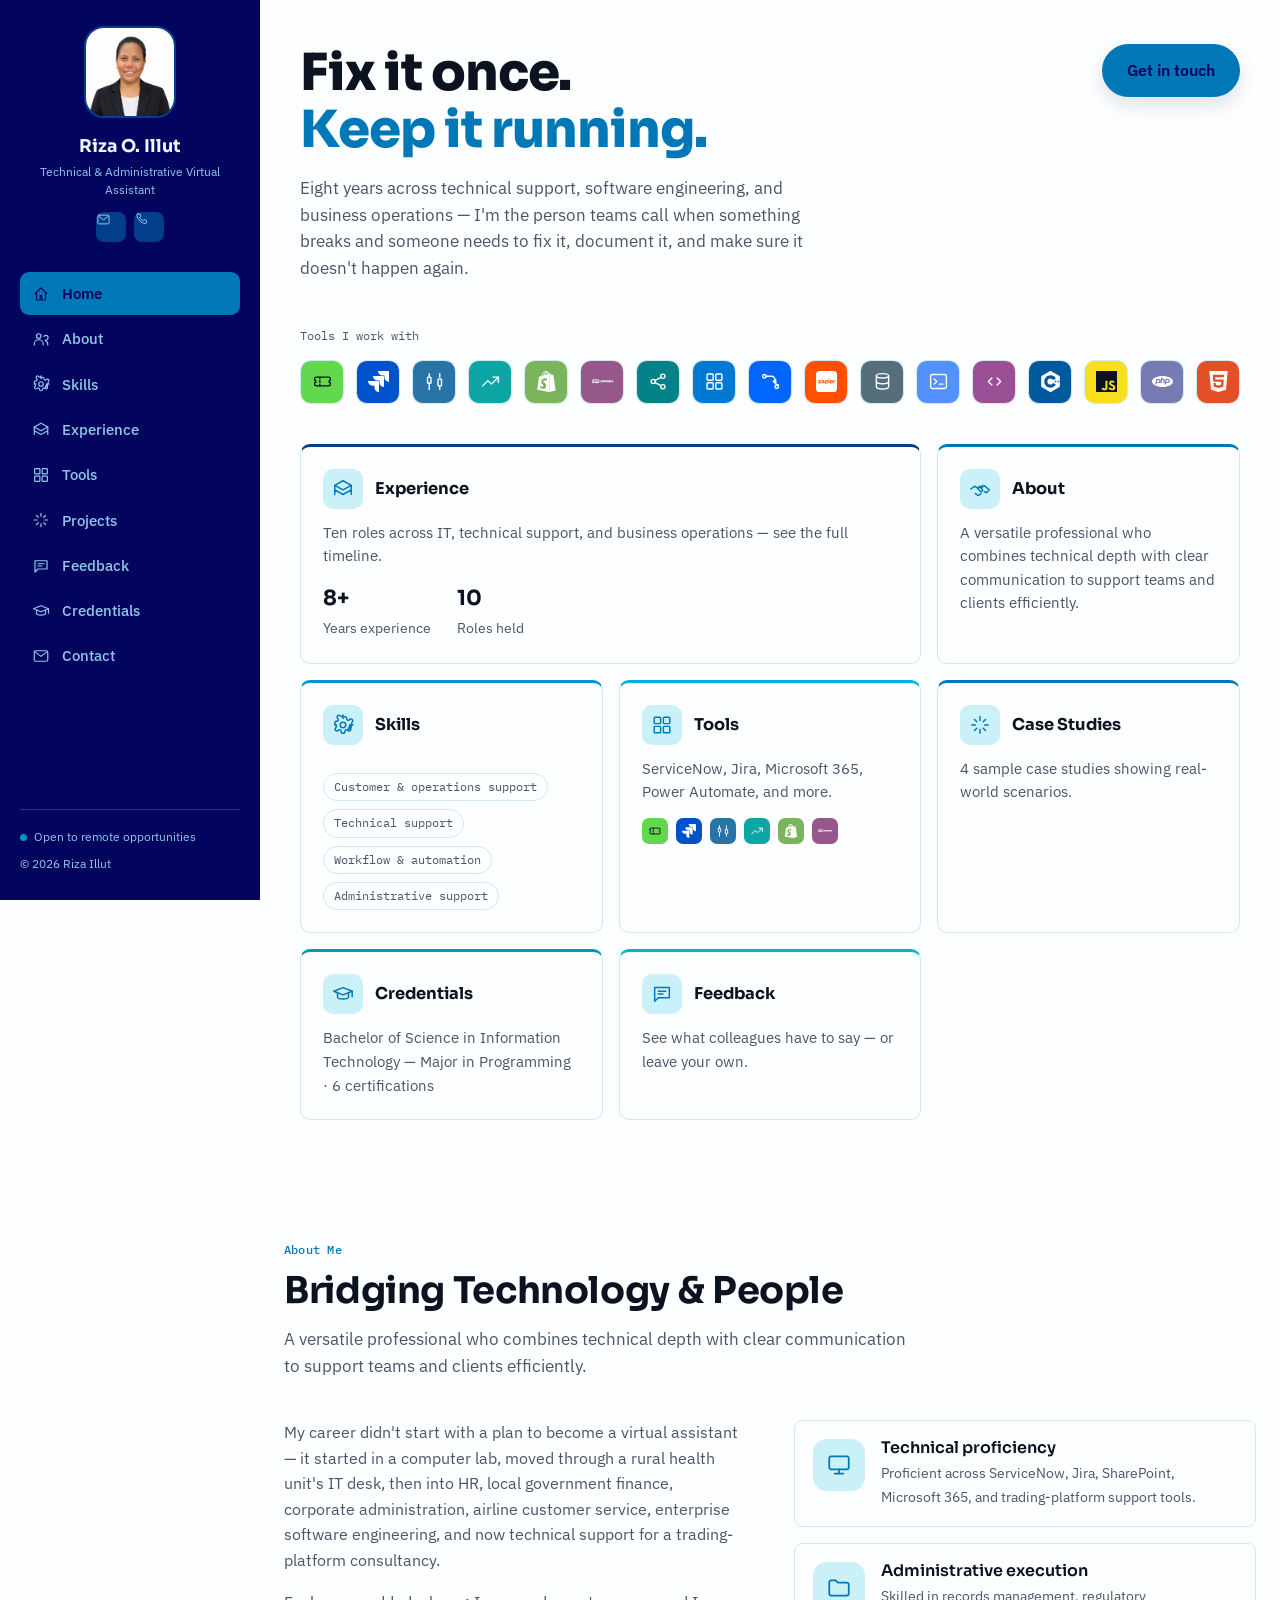
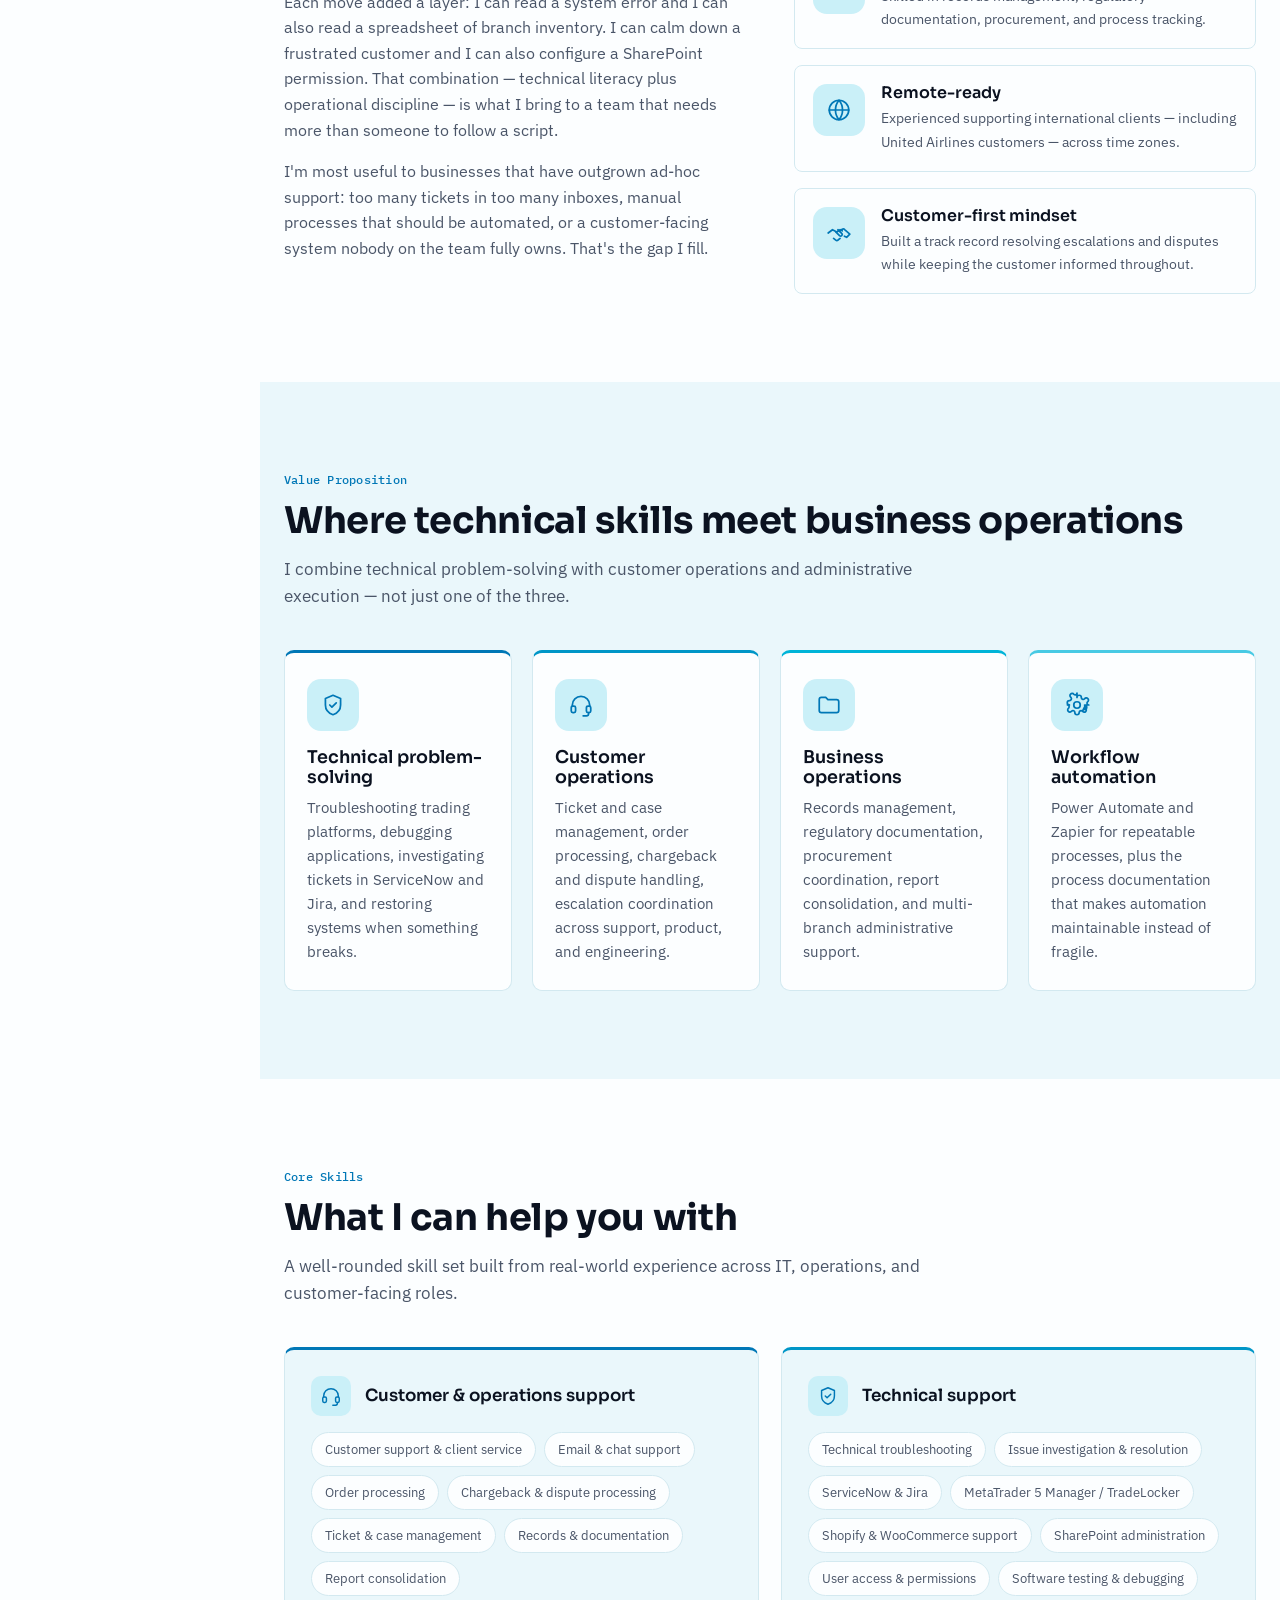
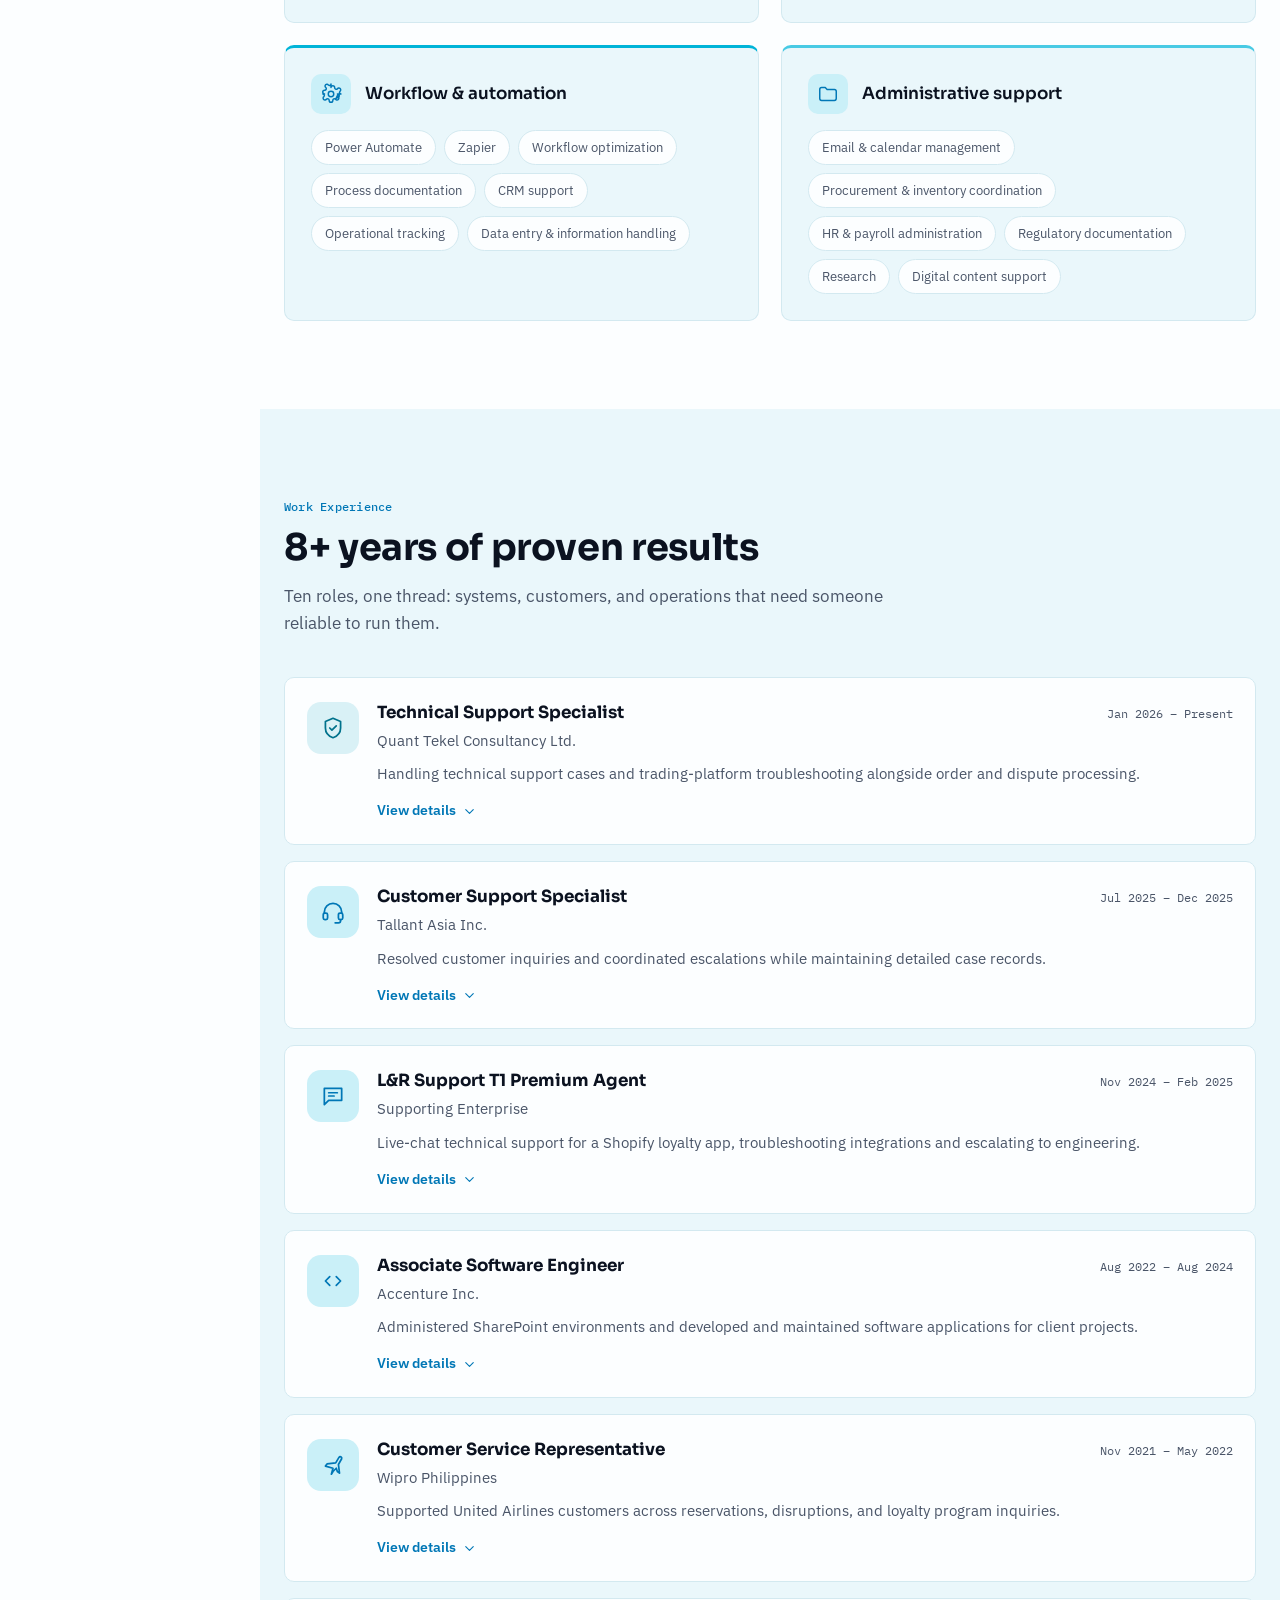
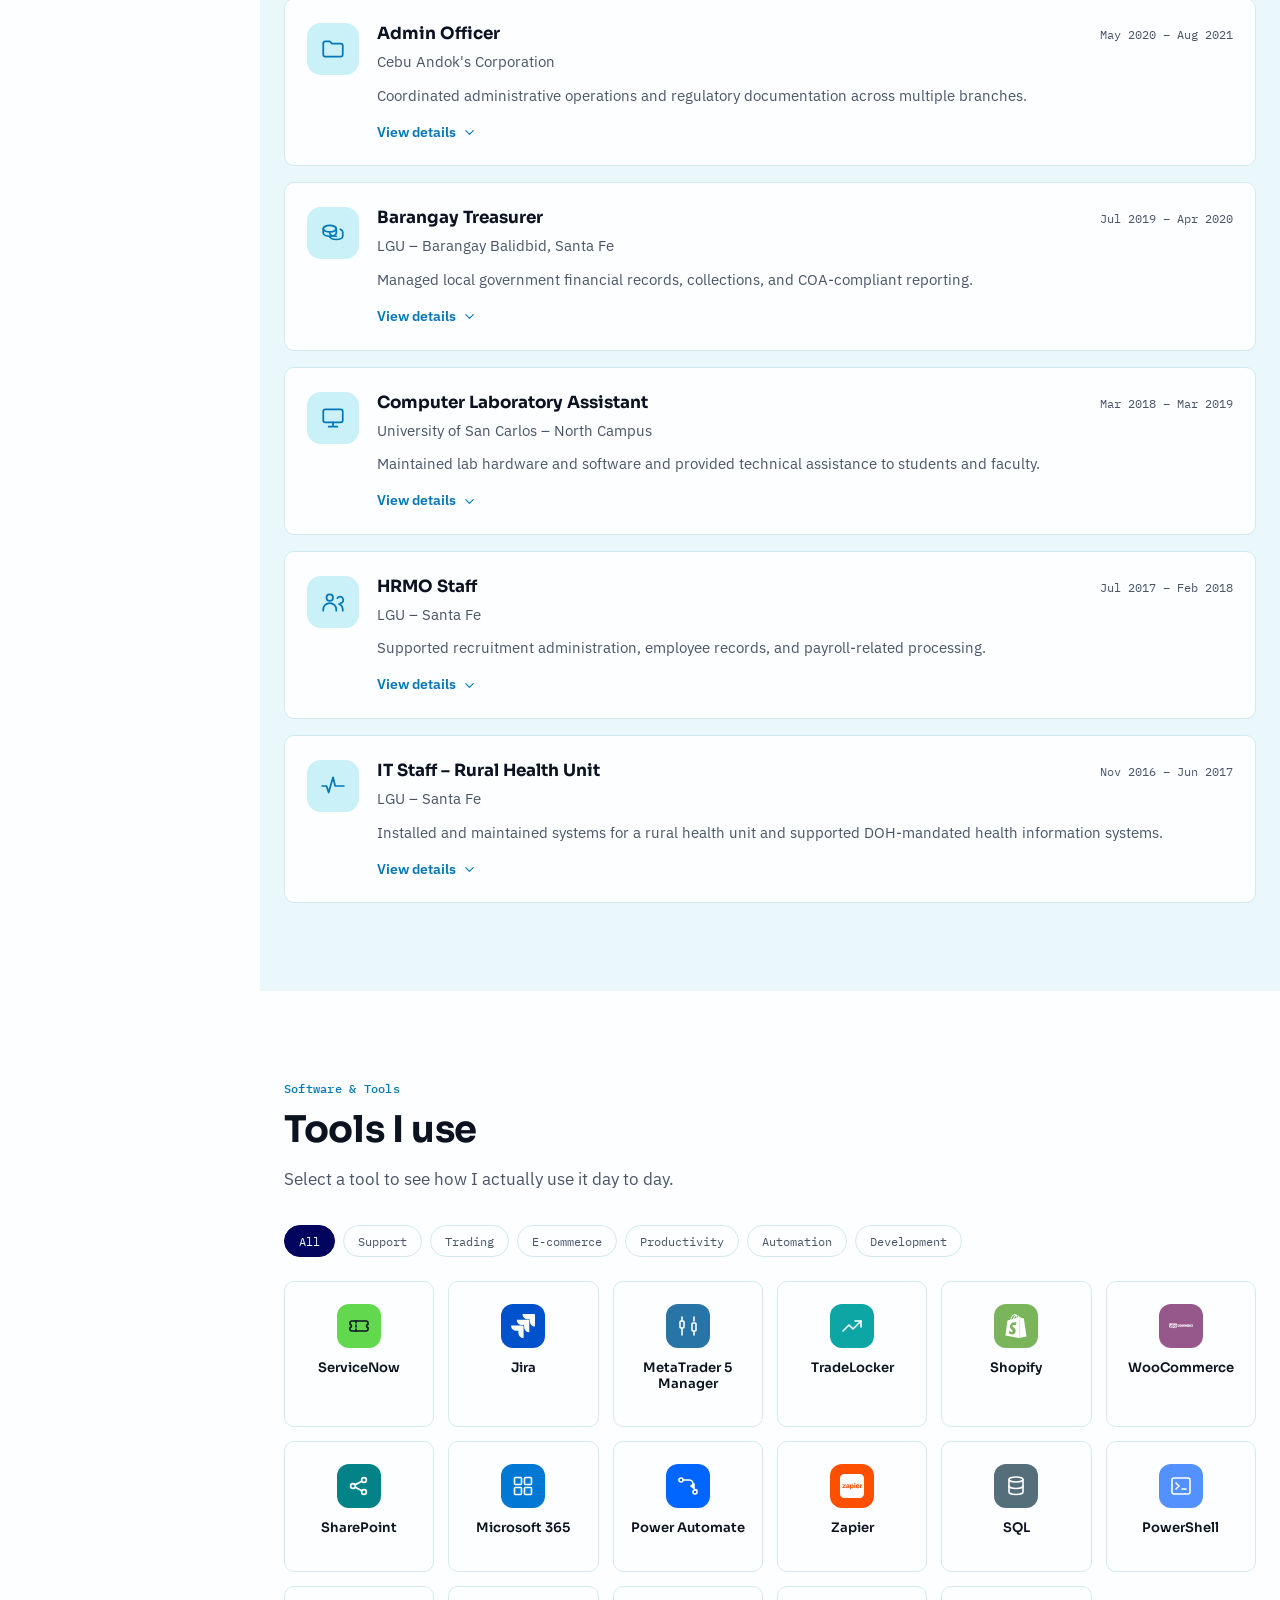
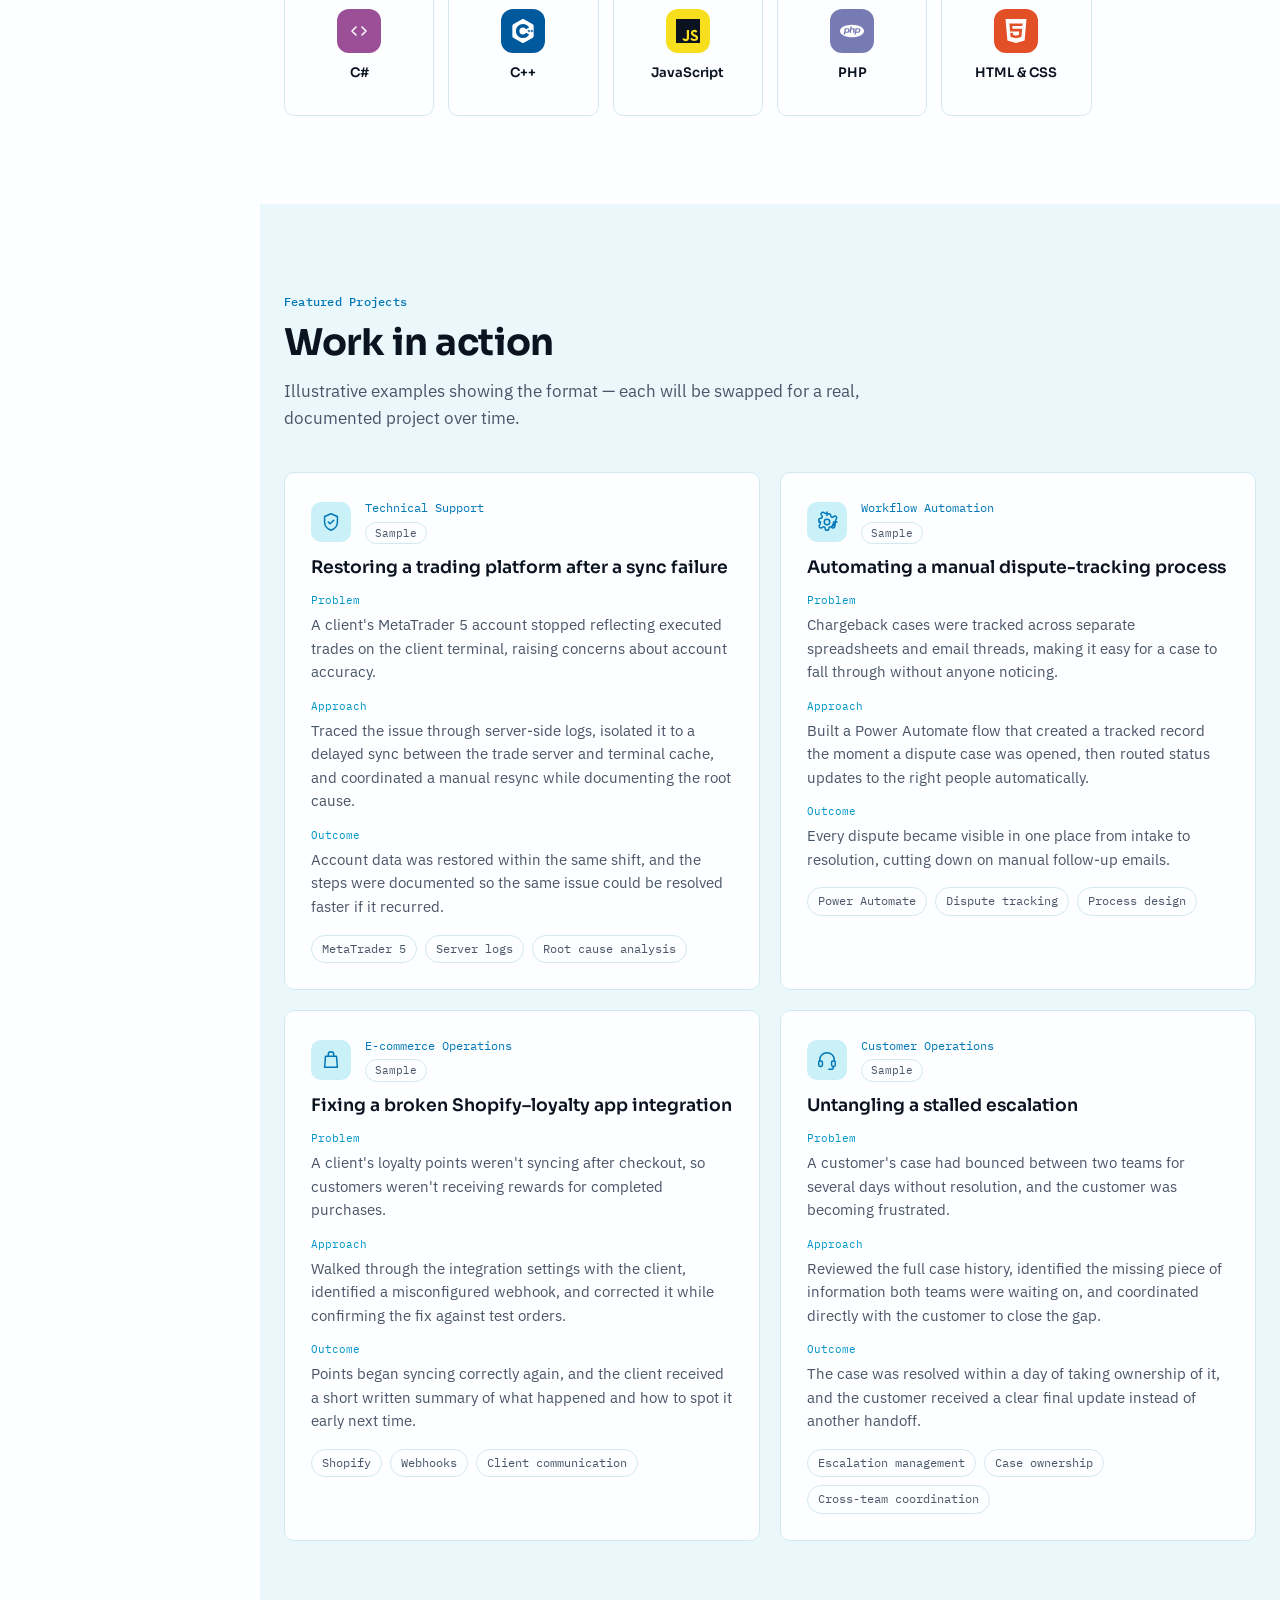
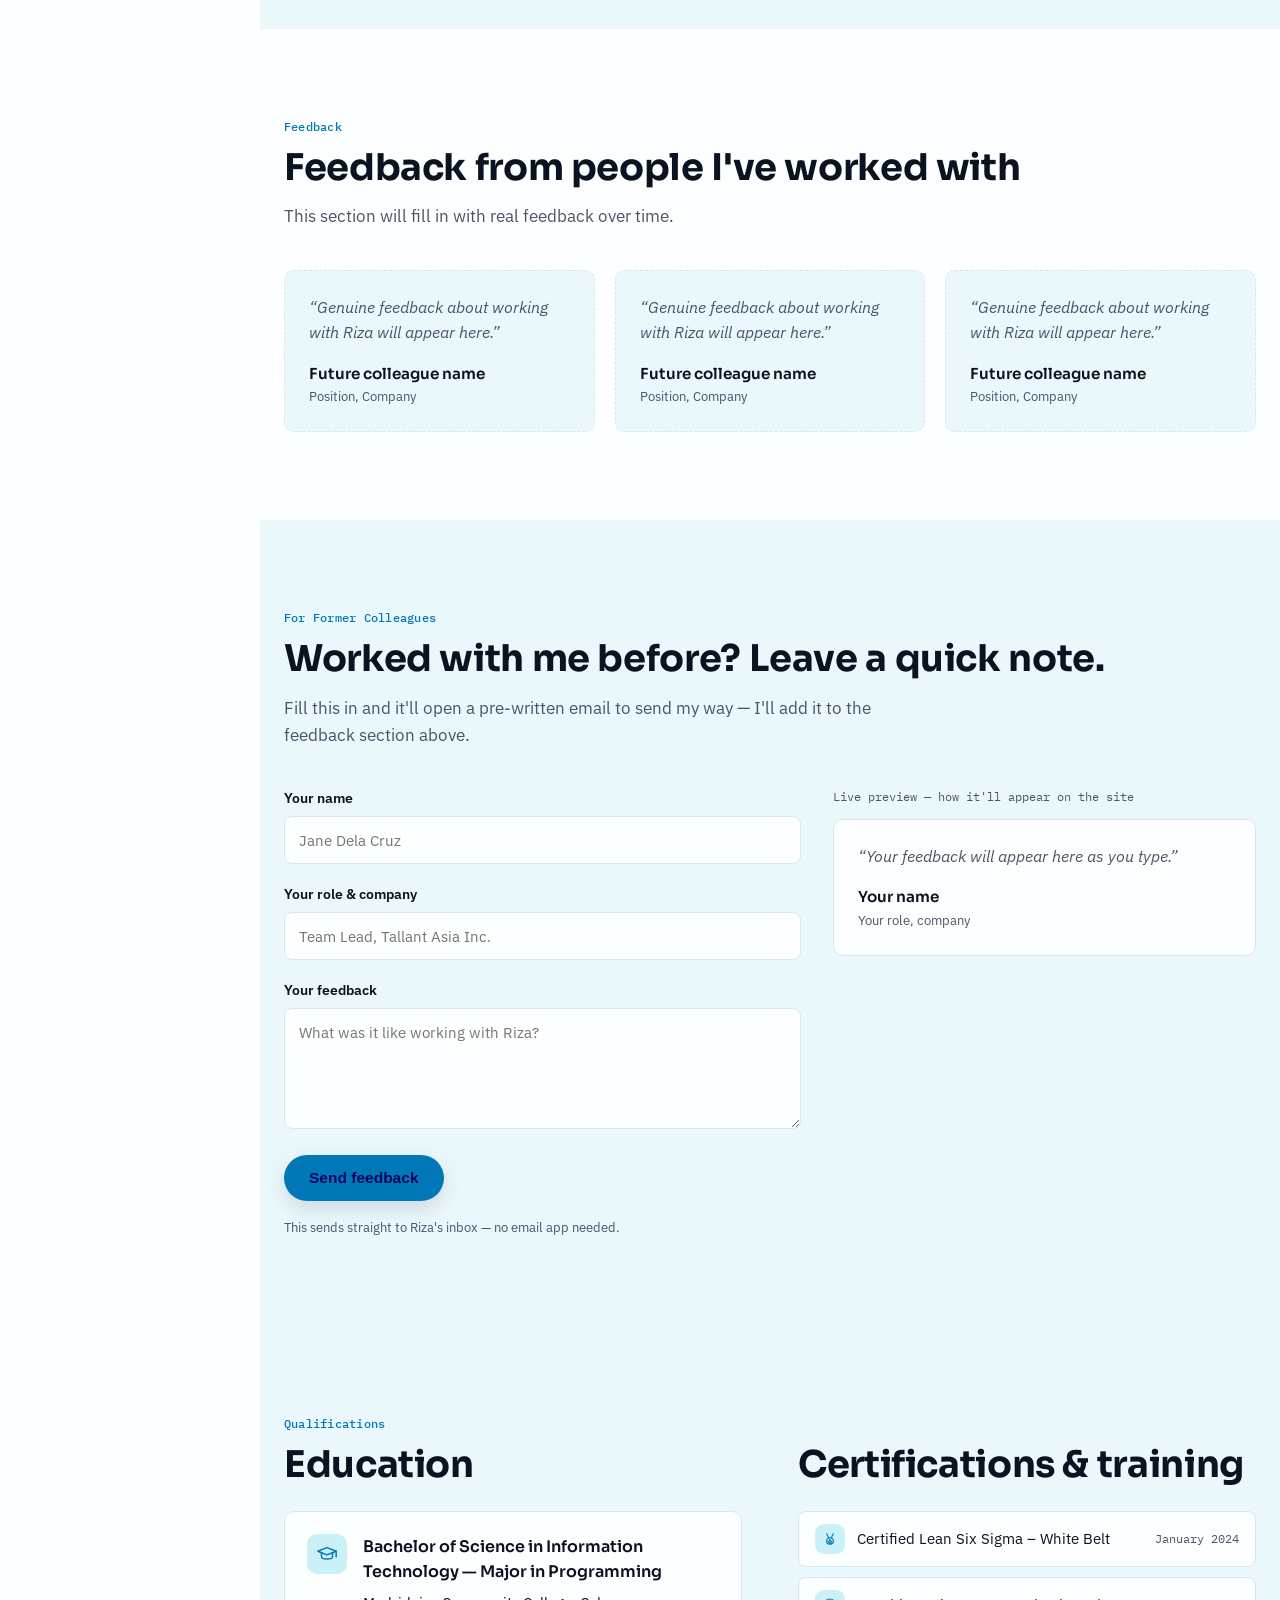
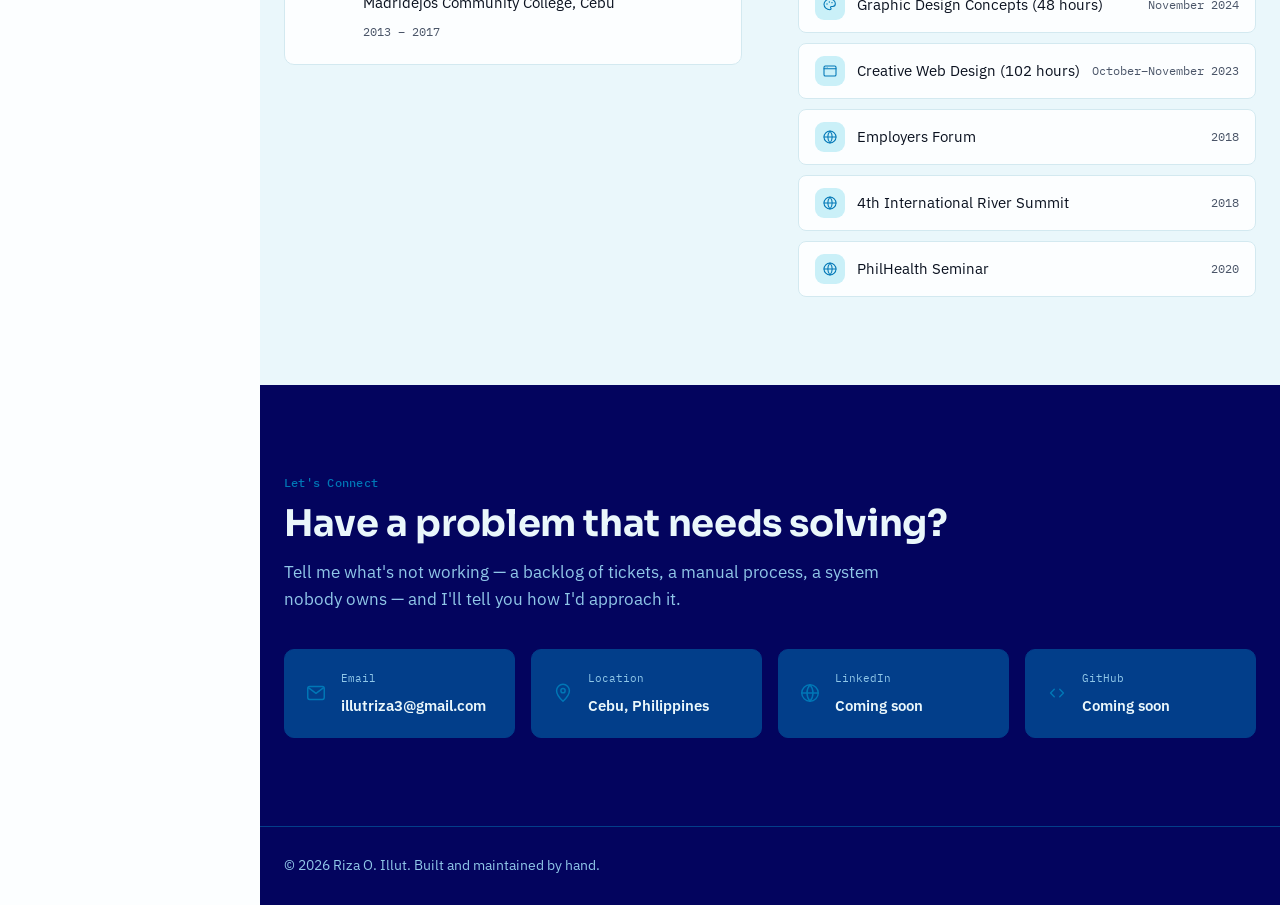
==== commit 8225a551: "Add files via upload" ====
--- a/index.html
+++ b/index.html
@@ -22,25 +22,36 @@
    DESIGN TOKENS
    ============================================================ */
 :root {
-  --ink: #10192B;
-  --ink-soft: #1B2740;
-  --paper: #FCFCFB;
-  --paper-alt: #F2F2EF;
-  --text: #171B22;
-  --text-muted: #545B69;
-  --text-on-ink: #ECEDE7;
-  --text-on-ink-muted: #A9B0C0;
-  --line: #DFE0DA;
-  --line-on-ink: #33405C;
-
-  --accent-1: #93701F;    /* brass gold — primary interactive accent */
-  --accent-1-dark: #6E5417; /* darker gold for hover states */
-  --accent-2: #93701F;    /* kept as alias so existing rules resolve */
-  --accent-tint: #F4EEDE; /* warm pale gold tint for icon badges */
-  --teal: #3A6B57;
-  --teal-tint: #E9F0EC;
-  --amber: #B8842E;
-  --amber-tint: #F6EEDD;
+  --ink: #03045E;
+  --ink-soft: #023E8A;
+  --paper: #FCFEFF;
+  --paper-alt: #EAF7FB;
+  --text: #0B1220;
+  --text-muted: #4A5568;
+  --text-on-ink: #EAF7FB;
+  --text-on-ink-muted: #90C7E8;
+  --line: #D3E9F0;
+  --line-on-ink: #023E8A;
+
+  --accent-1: #0077B6;    /* primary interactive blue */
+  --accent-1-dark: #023E8A; /* hover shade */
+  --accent-2: #0077B6;    /* kept as alias so existing rules resolve */
+  --accent-tint: #CAF0F8; /* palest tint for icon badges */
+  --teal: #0096C7;
+  --teal-tint: #E0F6FB;
+  --amber: #00728C;
+  --amber-tint: #D9F1F6;
+
+  /* Extra steps from the same gradient, used to give cards individual color */
+  --grad-1: #03045E;
+  --grad-2: #023E8A;
+  --grad-3: #0077B6;
+  --grad-4: #0096C7;
+  --grad-5: #00B4D8;
+  --grad-6: #48CAE4;
+  --grad-7: #90E0EF;
+  --grad-8: #ADE8F4;
+  --grad-9: #CAF0F8;
 
   --font-display: "Sora", system-ui, sans-serif;
   --font-body: "IBM Plex Sans", system-ui, sans-serif;
@@ -127,11 +138,11 @@
   display: flex; flex-direction: column; justify-content: space-between;
   padding: 26px 20px; position: sticky; top: 0; height: 100vh; overflow-y: auto;
 }
-.sidebar-top { display: flex; flex-direction: column; align-items: flex-start; }
-.sidebar-avatar { width: 60px; height: 60px; border-radius: 14px; object-fit: cover; border: 1px solid var(--line-on-ink); }
-.sidebar-name { font-family: var(--font-display); font-weight: 700; font-size: 1.02rem; margin-top: 12px; }
+.sidebar-top { display: flex; flex-direction: column; align-items: center; text-align: center; }
+.sidebar-avatar { width: 92px; height: 92px; border-radius: 20px; object-fit: cover; border: 2px solid var(--line-on-ink); }
+.sidebar-name { font-family: var(--font-display); font-weight: 700; font-size: 1.1rem; margin-top: 14px; }
 .sidebar-role { font-size: 0.78rem; color: var(--text-on-ink-muted); margin-top: 3px; line-height: 1.4; }
-.sidebar-social { display: flex; gap: 8px; margin-top: 14px; }
+.sidebar-social { display: flex; gap: 8px; margin-top: 14px; justify-content: center; flex-wrap: wrap; }
 .sidebar-social a {
   width: 30px; height: 30px; border-radius: 8px; background: var(--ink-soft);
   display: flex; align-items: center; justify-content: center; color: var(--text-on-ink-muted);
@@ -204,18 +215,27 @@
 .tools-strip-label { font-family: var(--font-mono); font-size: 0.74rem; color: var(--text-muted); }
 .tools-strip { display: flex; gap: 12px; overflow-x: auto; margin-top: 12px; padding-bottom: 8px; }
 .tools-strip-chip {
-  flex-shrink: 0; width: 44px; height: 44px; border-radius: 11px; background: var(--paper);
-  border: 1px solid var(--line); display: flex; align-items: center; justify-content: center; color: var(--accent-1);
-}
-.tools-strip-chip svg { width: 21px; height: 21px; }
+  flex-shrink: 0; width: 44px; height: 44px; border-radius: 11px;
+  border: 1px solid var(--line); display: flex; align-items: center; justify-content: center;
+  transition: transform 0.15s;
+}
+.tools-strip-chip:hover { transform: translateY(-2px); }
+.tools-strip-chip svg { width: 21px; height: 21px; display: block; }
 
 .bento-grid { margin-top: 32px; display: grid; grid-template-columns: repeat(3, 1fr); gap: 16px; padding-bottom: 24px; }
 .bento-card {
-  background: var(--paper); border: 1px solid var(--line); border-radius: var(--radius); padding: 22px;
+  background: var(--paper); border: 1px solid var(--line); border-top: 3px solid var(--line); border-radius: var(--radius); padding: 22px;
   text-decoration: none; color: inherit; display: flex; flex-direction: column; gap: 12px;
   transition: transform 0.15s, box-shadow 0.15s, border-color 0.15s;
 }
 .bento-card:hover { transform: translateY(-3px); box-shadow: var(--shadow-card); border-color: var(--accent-1); }
+.bento-grid .bento-card:nth-child(1) { border-top-color: var(--grad-2); }
+.bento-grid .bento-card:nth-child(2) { border-top-color: var(--grad-3); }
+.bento-grid .bento-card:nth-child(3) { border-top-color: var(--grad-4); }
+.bento-grid .bento-card:nth-child(4) { border-top-color: var(--grad-5); }
+.bento-grid .bento-card:nth-child(5) { border-top-color: var(--grad-3); }
+.bento-grid .bento-card:nth-child(6) { border-top-color: var(--grad-4); }
+.bento-grid .bento-card:nth-child(7) { border-top-color: var(--grad-5); }
 .bento-card-large { grid-column: span 2; }
 .bento-card-head { display: flex; align-items: center; gap: 12px; }
 .bento-card-title { font-family: var(--font-display); font-weight: 700; font-size: 1.02rem; }
@@ -226,9 +246,10 @@
 .bento-stats .stat-value { font-size: 1.3rem; }
 .bento-icon-row { display: flex; gap: 8px; margin-top: 2px; flex-wrap: wrap; }
 .bento-icon-row .bento-tool-icon {
-  width: 26px; height: 26px; border-radius: 7px; background: var(--accent-tint); color: var(--accent-1);
-  display: flex; align-items: center; justify-content: center; padding: 6px;
-}
+  width: 26px; height: 26px; border-radius: 7px;
+  display: flex; align-items: center; justify-content: center; padding: 6px; box-sizing: border-box;
+}
+.bento-tool-icon svg { width: 100%; height: 100%; display: block; }
 
 /* ============================================================
    ABOUT
@@ -246,9 +267,13 @@
    ============================================================ */
 .value-grid { margin-top: 40px; display: grid; grid-template-columns: repeat(4, 1fr); gap: 20px; }
 .value-card {
-  padding: 26px 22px; background: var(--paper); border: 1px solid var(--line); border-radius: var(--radius);
+  padding: 26px 22px; background: var(--paper); border: 1px solid var(--line); border-top: 3px solid var(--line); border-radius: var(--radius);
   transition: transform 0.15s, box-shadow 0.15s;
 }
+.value-grid .value-card:nth-child(1) { border-top-color: var(--grad-3); }
+.value-grid .value-card:nth-child(2) { border-top-color: var(--grad-4); }
+.value-grid .value-card:nth-child(3) { border-top-color: var(--grad-5); }
+.value-grid .value-card:nth-child(4) { border-top-color: var(--grad-6); }
 .value-card:hover { transform: translateY(-3px); box-shadow: var(--shadow-card); }
 .value-card .icon-badge { margin-bottom: 16px; }
 .value-card h3 { margin-bottom: 8px; }
@@ -258,7 +283,11 @@
    SERVICES
    ============================================================ */
 .services-grid { margin-top: 40px; display: grid; grid-template-columns: repeat(2, 1fr); gap: 22px; }
-.service-card { padding: 26px; border-radius: var(--radius); background: var(--paper-alt); border: 1px solid var(--line); }
+.service-card { padding: 26px; border-radius: var(--radius); background: var(--paper-alt); border: 1px solid var(--line); border-top: 3px solid var(--line); }
+.services-grid .service-card:nth-child(1) { border-top-color: var(--grad-3); }
+.services-grid .service-card:nth-child(2) { border-top-color: var(--grad-4); }
+.services-grid .service-card:nth-child(3) { border-top-color: var(--grad-5); }
+.services-grid .service-card:nth-child(4) { border-top-color: var(--grad-6); }
 .service-head { display: flex; align-items: center; gap: 14px; }
 .service-head h3 { font-size: 1.05rem; }
 
@@ -308,7 +337,11 @@
   display: flex; flex-direction: column; align-items: center; gap: 12px;
 }
 .tool-card:hover { border-color: var(--accent-1); transform: translateY(-2px); }
-.tool-icon { width: 32px; height: 32px; color: var(--accent-1); flex-shrink: 0; }
+.tool-icon {
+  width: 44px; height: 44px; border-radius: 12px; flex-shrink: 0; padding: 10px; box-sizing: border-box;
+  display: flex; align-items: center; justify-content: center;
+}
+.tool-icon svg { width: 100%; height: 100%; display: block; }
 .tool-name { font-family: var(--font-display); font-weight: 600; font-size: 0.82rem; line-height: 1.25; }
 .tool-detail {
   font-size: 0.84rem; color: var(--text-muted); text-align: left; max-height: 0; overflow: hidden;
@@ -501,7 +534,7 @@
     <!-- ============ SIDEBAR ============ -->
     <aside class="sidebar" id="sidebar">
       <div class="sidebar-top">
-        <img class="sidebar-avatar" id="sidebar-avatar" src="[data-uri]" alt="Portrait of Riza O. Illut" width="72" height="72">
+        <img class="sidebar-avatar" id="sidebar-avatar" src="[data-uri]" alt="Portrait of Riza O. Illut" width="92" height="92">
         <div class="sidebar-name" id="sidebar-name"></div>
         <div class="sidebar-role" id="sidebar-role"></div>
         <div class="sidebar-social" id="sidebar-social"></div>
@@ -729,6 +762,8 @@
     availabilityLabel: "Open to remote opportunities",
     linkedin: "", // add your LinkedIn URL here, e.g. "https://linkedin.com/in/yourname"
     github: "",   // add your GitHub URL here
+    whatsapp: "639469235967", // built from your phone number 0946 923 5967 → drop leading 0, add PH country code 63
+    telegram: "", // add your Telegram username here (no @) to show that icon too — leave blank to keep it hidden
 
     // The "Leave feedback" form sends submissions here so they land in your
     // inbox automatically. To set it up (free, ~2 minutes):
@@ -807,23 +842,23 @@
   },
 
   tools: [
-    { name: "ServiceNow", category: "Support", icon: "ticket", detail: "Managing and tracking technical support cases from intake through investigation and resolution." },
-    { name: "Jira", category: "Support", icon: "board", detail: "Monitoring and tracking reported issues alongside ServiceNow for cross-team visibility." },
-    { name: "MetaTrader 5 Manager", category: "Trading", icon: "candles", detail: "Supporting trading-platform operations, including account and platform-related technical issues." },
-    { name: "TradeLocker", category: "Trading", icon: "trend", detail: "Assisting with trading-platform operations and troubleshooting alongside MT5 Manager." },
-    { name: "Shopify", category: "E-commerce", icon: "bag", detail: "Troubleshooting store integrations and platform issues to keep client storefronts running." },
-    { name: "WooCommerce", category: "E-commerce", icon: "cart", detail: "Supporting store functionality and resolving platform issues for e-commerce clients." },
-    { name: "SharePoint", category: "Productivity", icon: "share", detail: "Administering sites, provisioning access, and managing configurations across Microsoft 365 and Azure." },
-    { name: "Microsoft 365", category: "Productivity", icon: "grid", detail: "Day-to-day productivity, collaboration, and administration across mail, files, and Teams." },
-    { name: "Power Automate", category: "Automation", icon: "flow", detail: "Building workflow automations to reduce manual, repetitive process steps." },
-    { name: "Zapier", category: "Automation", icon: "bolt", detail: "Connecting apps and automating handoffs between tools for smaller, lightweight workflows." },
-    { name: "SQL", category: "Development", icon: "database", detail: "Querying and working with structured data as part of application support and testing." },
-    { name: "PowerShell", category: "Development", icon: "terminal", detail: "Scripting for system administration and configuration tasks." },
-    { name: "C#", category: "Development", icon: "code", detail: "Used in developing and maintaining software applications during my time as a software engineer." },
-    { name: "C++", category: "Development", icon: "code", detail: "Software development and application maintenance." },
-    { name: "JavaScript", category: "Development", icon: "code", detail: "Front-end and application logic as part of software engineering work." },
-    { name: "PHP", category: "Development", icon: "code", detail: "Server-side scripting for application development and maintenance." },
-    { name: "HTML & CSS", category: "Development", icon: "browser", detail: "Building and maintaining web-facing content and interfaces, including this site." }
+    { name: "ServiceNow", category: "Support", icon: "ticket", color: "#62D84E", detail: "Managing and tracking technical support cases from intake through investigation and resolution." },
+    { name: "Jira", category: "Support", icon: "brand:jira", color: "#0052CC", detail: "Monitoring and tracking reported issues alongside ServiceNow for cross-team visibility." },
+    { name: "MetaTrader 5 Manager", category: "Trading", icon: "candles", color: "#2874A6", detail: "Supporting trading-platform operations, including account and platform-related technical issues." },
+    { name: "TradeLocker", category: "Trading", icon: "trend", color: "#0EA5A5", detail: "Assisting with trading-platform operations and troubleshooting alongside MT5 Manager." },
+    { name: "Shopify", category: "E-commerce", icon: "brand:shopify", color: "#7AB55C", detail: "Troubleshooting store integrations and platform issues to keep client storefronts running." },
+    { name: "WooCommerce", category: "E-commerce", icon: "brand:woocommerce", color: "#96588A", detail: "Supporting store functionality and resolving platform issues for e-commerce clients." },
+    { name: "SharePoint", category: "Productivity", icon: "share", color: "#038387", detail: "Administering sites, provisioning access, and managing configurations across Microsoft 365 and Azure." },
+    { name: "Microsoft 365", category: "Productivity", icon: "grid", color: "#0078D4", detail: "Day-to-day productivity, collaboration, and administration across mail, files, and Teams." },
+    { name: "Power Automate", category: "Automation", icon: "flow", color: "#0066FF", detail: "Building workflow automations to reduce manual, repetitive process steps." },
+    { name: "Zapier", category: "Automation", icon: "brand:zapier", color: "#FF4F00", detail: "Connecting apps and automating handoffs between tools for smaller, lightweight workflows." },
+    { name: "SQL", category: "Development", icon: "database", color: "#546E7A", detail: "Querying and working with structured data as part of application support and testing." },
+    { name: "PowerShell", category: "Development", icon: "terminal", color: "#5391FE", detail: "Scripting for system administration and configuration tasks." },
+    { name: "C#", category: "Development", icon: "code", color: "#9B4F96", detail: "Used in developing and maintaining software applications during my time as a software engineer." },
+    { name: "C++", category: "Development", icon: "brand:cplusplus", color: "#00599C", detail: "Software development and application maintenance." },
+    { name: "JavaScript", category: "Development", icon: "brand:javascript", color: "#F7DF1E", detail: "Front-end and application logic as part of software engineering work." },
+    { name: "PHP", category: "Development", icon: "brand:php", color: "#777BB4", detail: "Server-side scripting for application development and maintenance." },
+    { name: "HTML & CSS", category: "Development", icon: "brand:html5", color: "#E34F26", detail: "Building and maintaining web-facing content and interfaces, including this site." }
   ],
 
   experience: [
@@ -1116,6 +1151,52 @@
     return span;
   }
 
+  /* ---------- BRAND ICON LIBRARY ----------
+     Official logo path data for tools that have a distributable brand mark
+     (via the open-source Simple Icons project). Tools without an official
+     mark available (ServiceNow, SharePoint, Microsoft 365, Power Automate,
+     PowerShell, C#, MetaTrader 5, TradeLocker, SQL) use the custom line
+     icons above instead, colored to match their real brand color. */
+  const BRAND_ICONS = {
+    jira: 'M11.571 11.513H0a5.218 5.218 0 0 0 5.232 5.215h2.13v2.057A5.215 5.215 0 0 0 12.575 24V12.518a1.005 1.005 0 0 0-1.005-1.005zm5.723-5.756H5.736a5.215 5.215 0 0 0 5.215 5.214h2.129v2.058a5.218 5.218 0 0 0 5.215 5.214V6.758a1.001 1.001 0 0 0-1.001-1.001zM23.013 0H11.455a5.215 5.215 0 0 0 5.215 5.215h2.129v2.057A5.215 5.215 0 0 0 24 12.483V1.005A1.001 1.001 0 0 0 23.013 0Z',
+    shopify: 'M15.337 23.979l7.216-1.561s-2.604-17.613-2.625-17.73c-.018-.116-.114-.192-.211-.192s-1.929-.136-1.929-.136-1.275-1.274-1.439-1.411c-.045-.037-.075-.057-.121-.074l-.914 21.104h.023zM11.71 11.305s-.81-.424-1.774-.424c-1.447 0-1.504.906-1.504 1.141 0 1.232 3.24 1.715 3.24 4.629 0 2.295-1.44 3.76-3.406 3.76-2.354 0-3.54-1.465-3.54-1.465l.646-2.086s1.245 1.066 2.28 1.066c.675 0 .975-.545.975-.932 0-1.619-2.654-1.694-2.654-4.359-.034-2.237 1.571-4.416 4.827-4.416 1.257 0 1.875.361 1.875.361l-.945 2.715-.02.01zM11.17.83c.136 0 .271.038.405.135-.984.465-2.064 1.639-2.508 3.992-.656.213-1.293.405-1.889.578C7.697 3.75 8.951.84 11.17.84V.83zm1.235 2.949v.135c-.754.232-1.583.484-2.394.736.466-1.777 1.333-2.645 2.085-2.971.193.501.309 1.176.309 2.1zm.539-2.234c.694.074 1.141.867 1.429 1.755-.349.114-.735.231-1.158.366v-.252c0-.752-.096-1.371-.271-1.871v.002zm2.992 1.289c-.02 0-.06.021-.078.021s-.289.075-.714.21c-.423-1.233-1.176-2.37-2.508-2.37h-.115C12.135.209 11.669 0 11.265 0 8.159 0 6.675 3.877 6.21 5.846c-1.194.365-2.063.636-2.16.674-.675.213-.694.232-.772.87-.075.462-1.83 14.063-1.83 14.063L15.009 24l.927-21.166z',
+    woocommerce: 'M.754 9.58a.754.754 0 00-.754.758v2.525c0 .42.339.758.758.758h3.135l1.431.799-.326-.799h2.373a.757.757 0 00.758-.758v-2.525a.757.757 0 00-.758-.758H.754zm2.709.445h.03c.065.001.124.023.179.067a.26.26 0 01.103.19.29.29 0 01-.033.16c-.13.239-.236.64-.322 1.199-.083.541-.114.965-.094 1.267a.392.392 0 01-.039.219.213.213 0 01-.176.12c-.086.006-.177-.034-.263-.124-.31-.316-.555-.788-.735-1.416-.216.425-.375.744-.478.957-.196.376-.363.568-.502.578-.09.007-.166-.069-.233-.228-.17-.436-.352-1.277-.548-2.524a.297.297 0 01.054-.222c.047-.064.116-.095.21-.102.169-.013.265.065.288.238.103.695.217 1.284.336 1.766l.727-1.387c.066-.126.15-.192.25-.199.146-.01.237.083.273.28.083.441.188.817.315 1.136.086-.844.233-1.453.44-1.828a.255.255 0 01.218-.147zm1.293.36c.056 0 .116.006.18.02.232.05.411.177.53.386.107.18.161.395.161.654 0 .343-.087.654-.26.94-.2.332-.459.5-.781.5a.88.88 0 01-.18-.022.763.763 0 01-.531-.384 1.287 1.287 0 01-.158-.659c0-.342.085-.655.258-.937.202-.333.462-.498.78-.498zm2.084 0c.056 0 .116.006.18.02.236.05.411.177.53.386.107.18.16.395.16.654 0 .343-.086.654-.259.94-.2.332-.459.5-.781.5a.88.88 0 01-.18-.022.763.763 0 01-.531-.384 1.287 1.287 0 01-.16-.659c0-.342.087-.655.26-.937.202-.333.462-.498.78-.498zm4.437.047c-.305 0-.546.102-.718.304-.173.203-.256.49-.256.856 0 .395.086.697.256.906.17.21.418.316.744.316.315 0 .559-.107.728-.316.17-.21.256-.504.256-.883s-.087-.673-.26-.879c-.176-.202-.424-.304-.75-.304zm-1.466.002a1.13 1.13 0 00-.84.326c-.223.22-.332.499-.332.838 0 .362.108.658.328.88.22.223.505.336.861.336.103 0 .22-.016.346-.052v-.54c-.117.034-.216.051-.303.051a.545.545 0 01-.422-.177c-.106-.12-.16-.278-.16-.48 0-.19.053-.348.156-.468a.498.498 0 01.397-.181c.103 0 .212.015.332.049v-.537a1.394 1.394 0 00-.363-.045zm12.414 0a1.135 1.135 0 00-.84.326c-.223.22-.332.499-.332.838 0 .362.108.658.328.88.22.223.506.336.861.336.103 0 .22-.016.346-.052v-.54c-.116.034-.216.051-.303.051a.545.545 0 01-.422-.177c-.106-.12-.16-.278-.16-.48 0-.19.053-.348.156-.468a.498.498 0 01.397-.181c.103 0 .212.015.332.049v-.537a1.394 1.394 0 00-.363-.045zm-9.598.06l-.29 2.264h.579l.156-1.559.395 1.559h.412l.379-1.555.164 1.555h.603l-.304-2.264h-.791l-.12.508c-.03.13-.06.264-.087.4l-.067.352a29.97 29.97 0 00-.258-1.26h-.771zm2.768 0l-.29 2.264h.579l.156-1.559.396 1.559h.412l.375-1.555.165 1.555h.603l-.305-2.264h-.789l-.119.508c-.03.13-.06.264-.086.4l-.066.352c-.063-.352-.15-.771-.26-1.26h-.771zm3.988 0v2.264h.611v-1.031h.012l.494 1.03h.645l-.489-1.019a.61.61 0 00.37-.552.598.598 0 00-.25-.506c-.167-.123-.394-.186-.68-.186h-.713zm3.377 0v2.264H24v-.483h-.63v-.414h.54v-.468h-.54v-.416h.626v-.483H22.76zm-4.793.004v2.264h1.24v-.483h-.627v-.416h.541v-.468h-.54v-.415h.622v-.482h-1.236zm2.025.432c.146.003.25.025.313.072.063.046.091.12.091.227 0 .156-.135.236-.404.24v-.54zm-15.22.011c-.104 0-.205.069-.301.211a1.078 1.078 0 00-.2.639c0 .096.02.2.06.303.049.13.117.198.196.215.083.016.173-.02.27-.106.123-.11.205-.273.252-.492.016-.077.023-.16.023-.246 0-.097-.02-.2-.06-.303-.05-.13-.116-.198-.196-.215a.246.246 0 00-.045-.006zm2.083 0c-.103 0-.204.069-.3.211a1.078 1.078 0 00-.2.639c0 .096.02.2.06.303.049.13.117.198.196.215.083.016.173-.02.27-.106.123-.11.205-.273.252-.492.013-.077.023-.16.023-.246 0-.097-.02-.2-.06-.303-.05-.13-.116-.198-.196-.215a.246.246 0 00-.045-.006zm4.428.006c.233 0 .354.218.354.66-.004.273-.038.46-.098.553a.293.293 0 01-.262.139.266.266 0 01-.242-.139c-.056-.093-.084-.28-.084-.562 0-.436.11-.65.332-.65Z',
+    zapier: 'M4.157 0A4.151 4.151 0 0 0 0 4.161v15.678A4.151 4.151 0 0 0 4.157 24h15.682A4.152 4.152 0 0 0 24 19.839V4.161A4.152 4.152 0 0 0 19.839 0H4.157Zm10.61 8.761h.03a.577.577 0 0 1 .23.038.585.585 0 0 1 .201.124.63.63 0 0 1 .162.431.612.612 0 0 1-.162.435.58.58 0 0 1-.201.128.58.58 0 0 1-.23.042.529.529 0 0 1-.235-.042.585.585 0 0 1-.332-.328.559.559 0 0 1-.038-.235.613.613 0 0 1 .17-.431.59.59 0 0 1 .405-.162Zm2.853 1.572c.03.004.061.004.095.004.325-.011.646.064.937.219.238.144.431.355.552.609.128.279.189.582.185.888v.193a2 2 0 0 1 0 .219h-2.498c.003.227.075.45.204.642a.78.78 0 0 0 .646.265.714.714 0 0 0 .484-.136.642.642 0 0 0 .23-.318l.915.257a1.398 1.398 0 0 1-.28.537c-.14.159-.321.284-.521.355a2.234 2.234 0 0 1-.836.136 1.923 1.923 0 0 1-1.001-.245 1.618 1.618 0 0 1-.665-.703 2.221 2.221 0 0 1-.227-1.036 1.95 1.95 0 0 1 .48-1.398 1.9 1.9 0 0 1 1.3-.488Zm-9.607.023c.162.004.325.026.48.079.207.065.4.174.563.314.26.302.393.692.366 1.088v2.276H8.53l-.109-.711h-.065c-.064.163-.155.31-.272.439a1.122 1.122 0 0 1-.374.264 1.023 1.023 0 0 1-.453.083 1.334 1.334 0 0 1-.866-.264.965.965 0 0 1-.329-.801.993.993 0 0 1 .076-.431 1.02 1.02 0 0 1 .242-.363 1.478 1.478 0 0 1 1.043-.303h.952v-.181a.696.696 0 0 0-.136-.454.553.553 0 0 0-.438-.154.695.695 0 0 0-.378.086.48.48 0 0 0-.193.254l-.99-.144a1.26 1.26 0 0 1 .257-.563c.14-.174.321-.302.533-.378.261-.091.54-.136.82-.129.053-.003.106-.007.163-.007Zm4.384.007c.174 0 .347.038.506.114.182.083.34.211.458.374.257.423.377.911.351 1.406a2.53 2.53 0 0 1-.355 1.448 1.148 1.148 0 0 1-1.009.517c-.204 0-.401-.045-.582-.136a1.052 1.052 0 0 1-.48-.457 1.298 1.298 0 0 1-.114-.234h-.045l.004 1.784h-1.059v-4.713h.904l.117.805h.057c.068-.208.177-.401.328-.56a1.129 1.129 0 0 1 .843-.344h.076v-.004Zm7.559.084h.903l.113.805h.053a1.37 1.37 0 0 1 .235-.484.813.813 0 0 1 .313-.242.82.82 0 0 1 .39-.076h.234v1.051h-.401a.662.662 0 0 0-.313.008.623.623 0 0 0-.272.155.663.663 0 0 0-.174.26.683.683 0 0 0-.027.314v1.875h-1.054v-3.666Zm-17.515.003h3.262v.896L3.73 13.104l.034.113h1.973l.042.9H2.4v-.9l1.931-1.754-.045-.117H2.441v-.896Zm11.815 0h1.055v3.659h-1.055V10.45Zm3.443.684.019.016a.69.69 0 0 0-.351.045.756.756 0 0 0-.287.204c-.11.155-.174.336-.189.522h1.545c-.034-.526-.257-.787-.74-.787h.003Zm-5.718.163c-.026 0-.057 0-.083.004a.78.78 0 0 0-.31.053.746.746 0 0 0-.257.189 1.016 1.016 0 0 0-.204.695v.064c-.015.257.057.507.204.711a.634.634 0 0 0 .253.196.638.638 0 0 0 .314.061.644.644 0 0 0 .578-.265c.14-.223.204-.48.189-.74a1.216 1.216 0 0 0-.181-.711.677.677 0 0 0-.503-.257Zm-4.509 1.266a.464.464 0 0 0-.268.102.373.373 0 0 0-.114.276c0 .053.008.106.027.155a.375.375 0 0 0 .087.132.576.576 0 0 0 .397.11v.004a.863.863 0 0 0 .563-.182.573.573 0 0 0 .211-.457v-.14h-.903Z',
+    cplusplus: 'M22.394 6c-.167-.29-.398-.543-.652-.69L12.926.22c-.509-.294-1.34-.294-1.848 0L2.26 5.31c-.508.293-.923 1.013-.923 1.6v10.18c0 .294.104.62.271.91.167.29.398.543.652.69l8.816 5.09c.508.293 1.34.293 1.848 0l8.816-5.09c.254-.147.485-.4.652-.69.167-.29.27-.616.27-.91V6.91c.003-.294-.1-.62-.268-.91zM12 19.11c-3.92 0-7.109-3.19-7.109-7.11 0-3.92 3.19-7.11 7.11-7.11a7.133 7.133 0 016.156 3.553l-3.076 1.78a3.567 3.567 0 00-3.08-1.78A3.56 3.56 0 008.444 12 3.56 3.56 0 0012 15.555a3.57 3.57 0 003.08-1.778l3.078 1.78A7.135 7.135 0 0112 19.11zm7.11-6.715h-.79v.79h-.79v-.79h-.79v-.79h.79v-.79h.79v.79h.79zm2.962 0h-.79v.79h-.79v-.79h-.79v-.79h.79v-.79h.79v.79h.79z',
+    javascript: 'M0 0h24v24H0V0zm22.034 18.276c-.175-1.095-.888-2.015-3.003-2.873-.736-.345-1.554-.585-1.797-1.14-.091-.33-.105-.51-.046-.705.15-.646.915-.84 1.515-.66.39.12.75.42.976.9 1.034-.676 1.034-.676 1.755-1.125-.27-.42-.404-.601-.586-.78-.63-.705-1.469-1.065-2.834-1.034l-.705.089c-.676.165-1.32.525-1.71 1.005-1.14 1.291-.811 3.541.569 4.471 1.365 1.02 3.361 1.244 3.616 2.205.24 1.17-.87 1.545-1.966 1.41-.811-.18-1.26-.586-1.755-1.336l-1.83 1.051c.21.48.45.689.81 1.109 1.74 1.756 6.09 1.666 6.871-1.004.029-.09.24-.705.074-1.65l.046.067zm-8.983-7.245h-2.248c0 1.938-.009 3.864-.009 5.805 0 1.232.063 2.363-.138 2.711-.33.689-1.18.601-1.566.48-.396-.196-.597-.466-.83-.855-.063-.105-.11-.196-.127-.196l-1.825 1.125c.305.63.75 1.172 1.324 1.517.855.51 2.004.675 3.207.405.783-.226 1.458-.691 1.811-1.411.51-.93.402-2.07.397-3.346.012-2.054 0-4.109 0-6.179l.004-.056z',
+    php: 'M7.01 10.207h-.944l-.515 2.648h.838c.556 0 .97-.105 1.242-.314.272-.21.455-.559.55-1.049.092-.47.05-.802-.124-.995-.175-.193-.523-.29-1.047-.29zM12 5.688C5.373 5.688 0 8.514 0 12s5.373 6.313 12 6.313S24 15.486 24 12c0-3.486-5.373-6.312-12-6.312zm-3.26 7.451c-.261.25-.575.438-.917.551-.336.108-.765.164-1.285.164H5.357l-.327 1.681H3.652l1.23-6.326h2.65c.797 0 1.378.209 1.744.628.366.418.476 1.002.33 1.752a2.836 2.836 0 0 1-.305.847c-.143.255-.33.49-.561.703zm4.024.715l.543-2.799c.063-.318.039-.536-.068-.651-.107-.116-.336-.174-.687-.174H11.46l-.704 3.625H9.388l1.23-6.327h1.367l-.327 1.682h1.218c.767 0 1.295.134 1.586.401s.378.7.263 1.299l-.572 2.944h-1.389zm7.597-2.265a2.782 2.782 0 0 1-.305.847c-.143.255-.33.49-.561.703a2.44 2.44 0 0 1-.917.551c-.336.108-.765.164-1.286.164h-1.18l-.327 1.682h-1.378l1.23-6.326h2.649c.797 0 1.378.209 1.744.628.366.417.477 1.001.331 1.751zM17.766 10.207h-.943l-.516 2.648h.838c.557 0 .971-.105 1.242-.314.272-.21.455-.559.551-1.049.092-.47.049-.802-.125-.995s-.524-.29-1.047-.29z',
+    html5: 'M1.5 0h21l-1.91 21.563L11.977 24l-8.564-2.438L1.5 0zm7.031 9.75l-.232-2.718 10.059.003.23-2.622L5.412 4.41l.698 8.01h9.126l-.326 3.426-2.91.804-2.955-.81-.188-2.11H6.248l.33 4.171L12 19.351l5.379-1.443.744-8.157H8.531z'
+  };
+
+  // Picks readable icon-on-tile text color (near-black or white) for any hex background.
+  function contrastColor(hex) {
+    const c = (hex || "#0077B6").replace("#", "");
+    const r = parseInt(c.substring(0, 2), 16);
+    const g = parseInt(c.substring(2, 4), 16);
+    const b = parseInt(c.substring(4, 6), 16);
+    const luminance = (0.299 * r + 0.587 * g + 0.114 * b) / 255;
+    return luminance > 0.62 ? "#0B1220" : "#FFFFFF";
+  }
+
+  // Builds a colored tile (real brand logo if available, custom icon otherwise)
+  // for a tool entry. `cls` sets the tile's size/shape via CSS.
+  function toolTile(tool, cls) {
+    let markup;
+    if (tool.icon && tool.icon.indexOf("brand:") === 0) {
+      const key = tool.icon.slice(6);
+      const path = BRAND_ICONS[key];
+      markup = path
+        ? '<svg viewBox="0 0 24 24"><path fill="currentColor" d="' + path + '"/></svg>'
+        : ICONS.code;
+    } else {
+      markup = ICONS[tool.icon] || ICONS.code;
+    }
+    const tile = el("span", { class: cls, html: markup, attrs: { title: tool.name } });
+    tile.style.background = tool.color || "var(--accent-1)";
+    tile.style.color = contrastColor(tool.color);
+    return tile;
+  }
+
   /* ---------- HERO ---------- */
   /* ---------- SIDEBAR ---------- */
   function renderSidebar() {
@@ -1136,6 +1217,8 @@
     const social = $("#sidebar-social");
     const links = [
       { icon: "mail", href: "mailto:" + person.email, label: "Email" },
+      person.whatsapp ? { icon: "phone", href: "https://wa.me/" + person.whatsapp, label: "WhatsApp" } : null,
+      person.telegram ? { icon: "plane", href: "https://t.me/" + person.telegram, label: "Telegram" } : null,
       person.linkedin ? { icon: "globe", href: person.linkedin, label: "LinkedIn" } : null,
       person.github ? { icon: "code", href: person.github, label: "GitHub" } : null
     ].filter(Boolean);
@@ -1162,13 +1245,8 @@
 
     // Tools strip — one icon per unique tool icon shape, deduped for a clean row.
     const strip = $("#tools-strip");
-    const seen = new Set();
     SITE_DATA.tools.forEach((tool) => {
-      if (seen.has(tool.icon)) return;
-      seen.add(tool.icon);
-      const chip = el("span", { class: "tools-strip-chip", attrs: { title: tool.name } });
-      chip.appendChild(iconEl(tool.icon));
-      strip.appendChild(chip);
+      strip.appendChild(toolTile(tool, "tools-strip-chip"));
     });
 
     // Bento preview cards, each linking down to its full section.
@@ -1221,7 +1299,7 @@
     toolsCard.appendChild(el("p", { class: "bento-card-body", text: "ServiceNow, Jira, Microsoft 365, Power Automate, and more." }));
     const toolsRow = el("div", { class: "bento-icon-row" });
     SITE_DATA.tools.slice(0, 6).forEach((t) => {
-      const s = el("span", { class: "bento-tool-icon" }); s.appendChild(iconEl(t.icon)); toolsRow.appendChild(s);
+      toolsRow.appendChild(toolTile(t, "bento-tool-icon"));
     });
     toolsCard.appendChild(toolsRow);
     grid.appendChild(toolsCard);
@@ -1375,7 +1453,7 @@
             class: "tool-card",
             attrs: { type: "button", "aria-expanded": "false", "aria-label": tool.name + " — " + tool.category }
           });
-          card.appendChild(iconEl(tool.icon, "tool-icon"));
+          card.appendChild(toolTile(tool, "tool-icon"));
           card.appendChild(el("span", { class: "tool-name", text: tool.name }));
           card.appendChild(el("p", { class: "tool-detail", text: tool.detail }));
           card.addEventListener("click", () => {
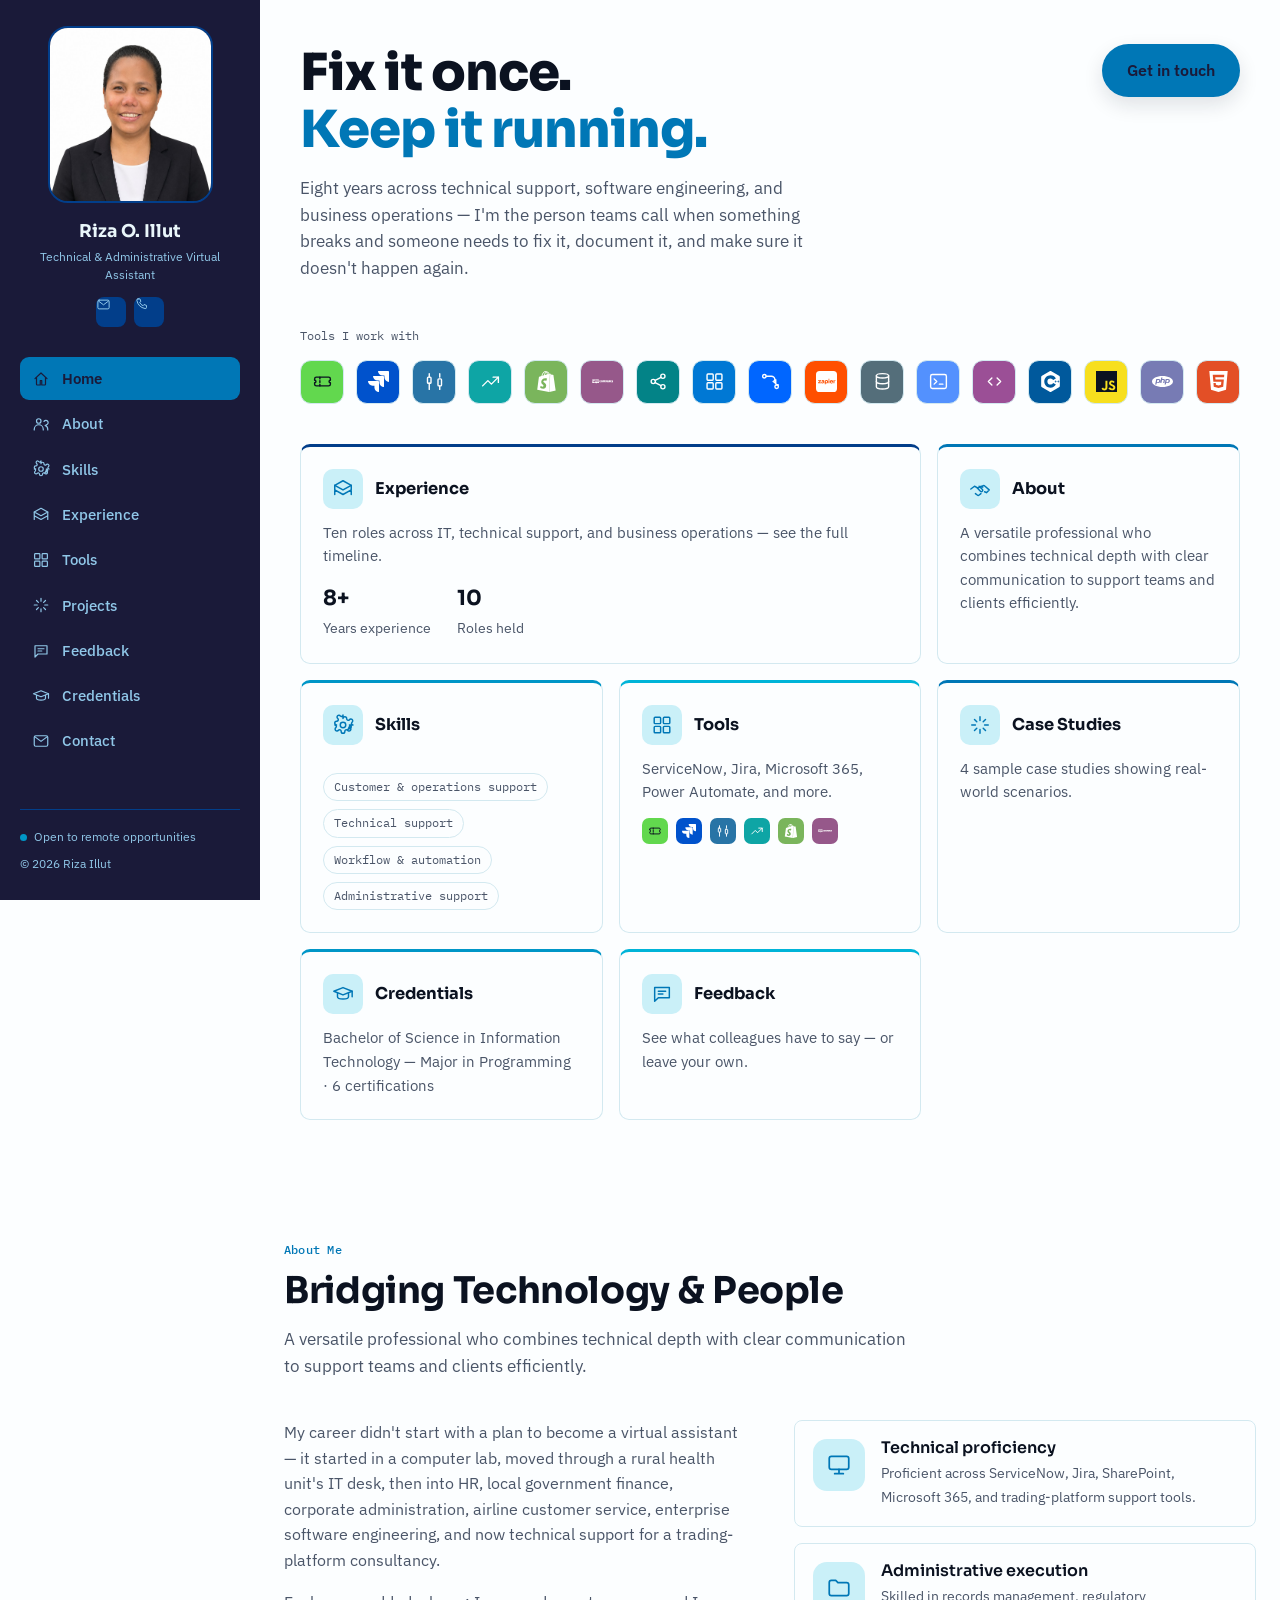
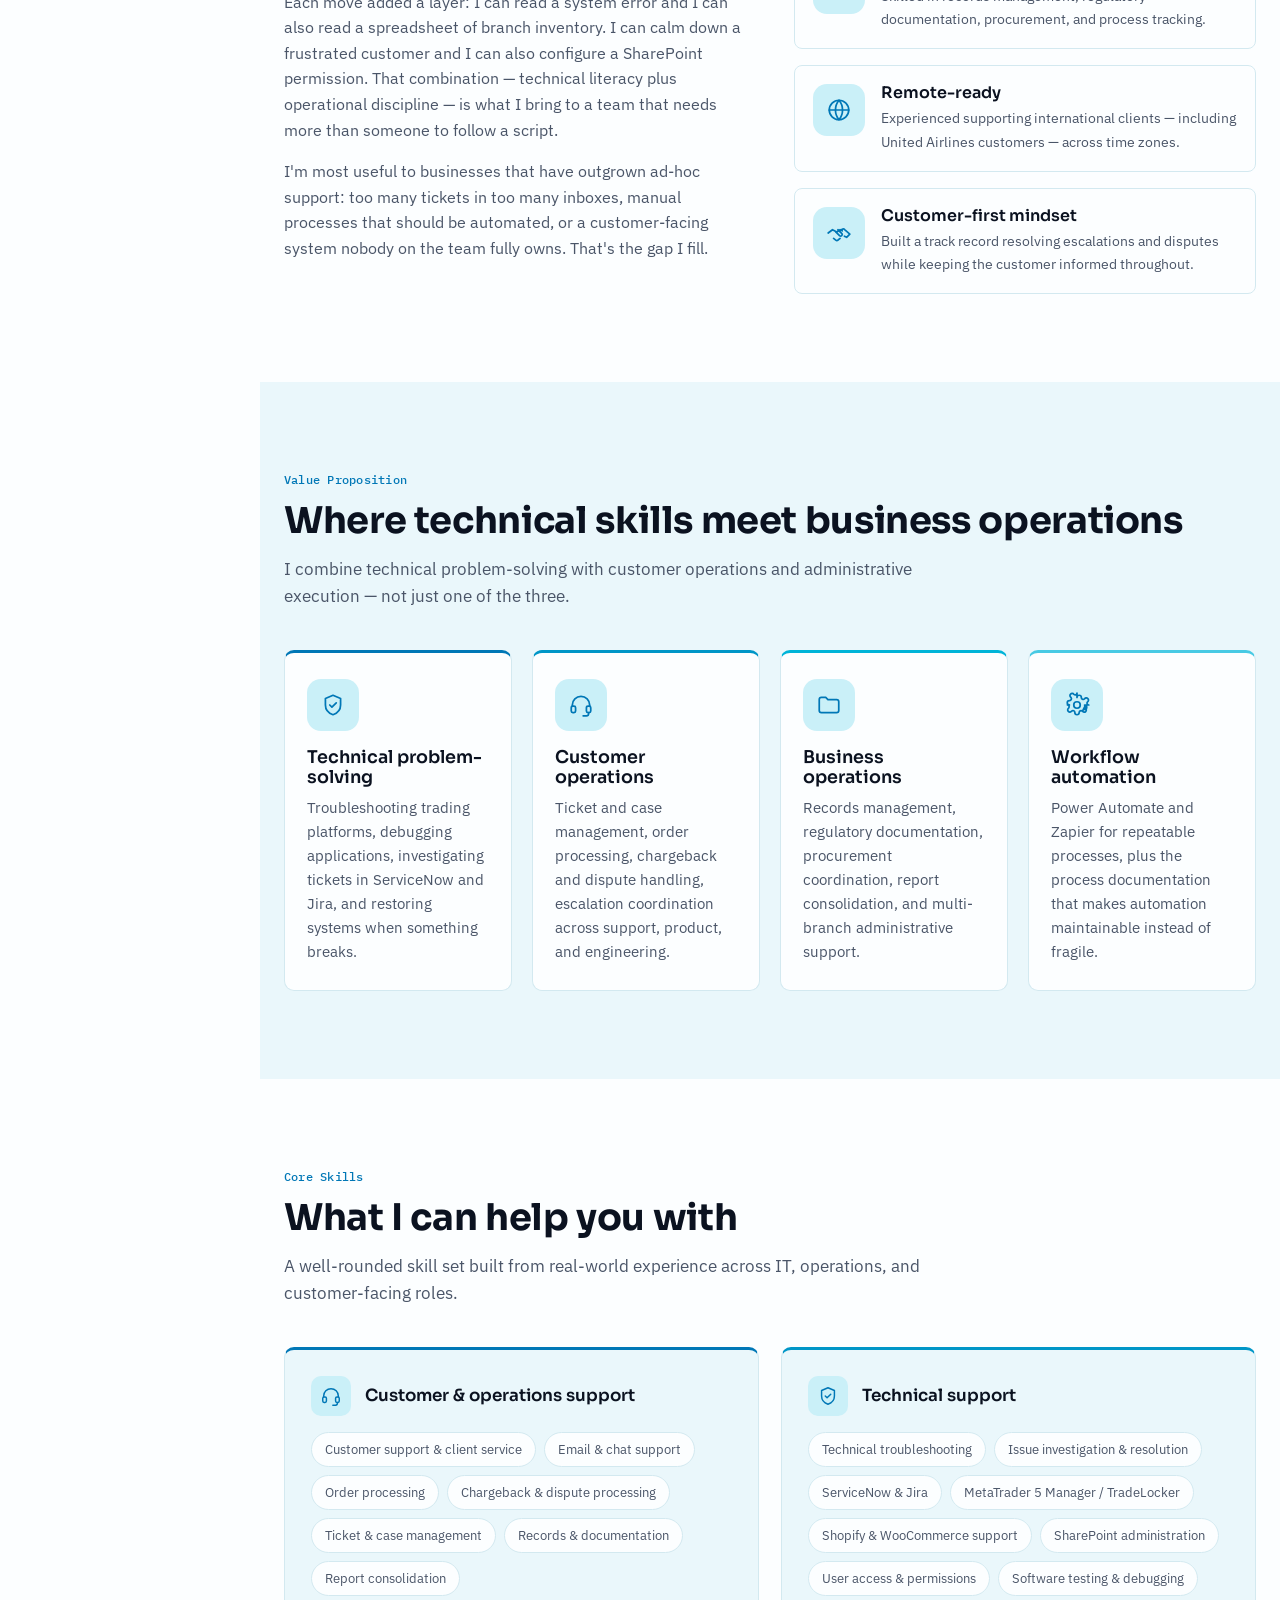
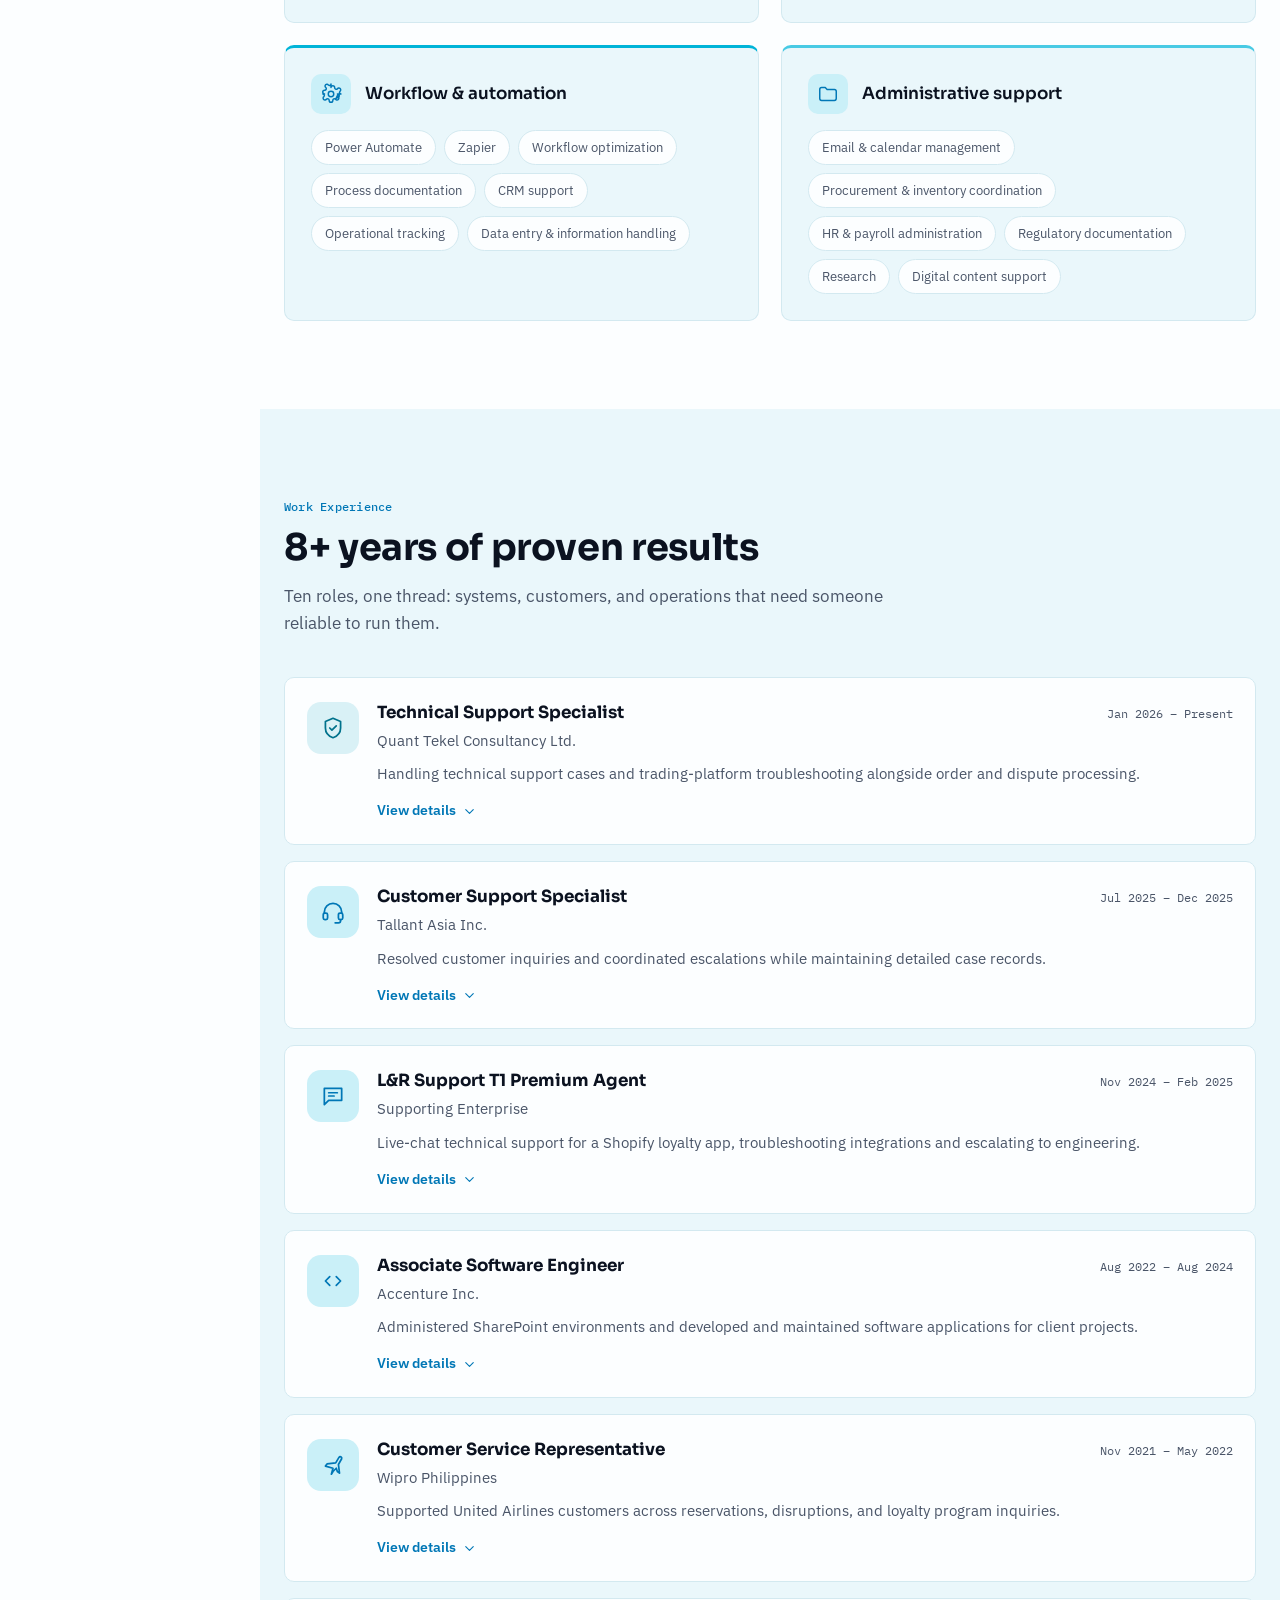
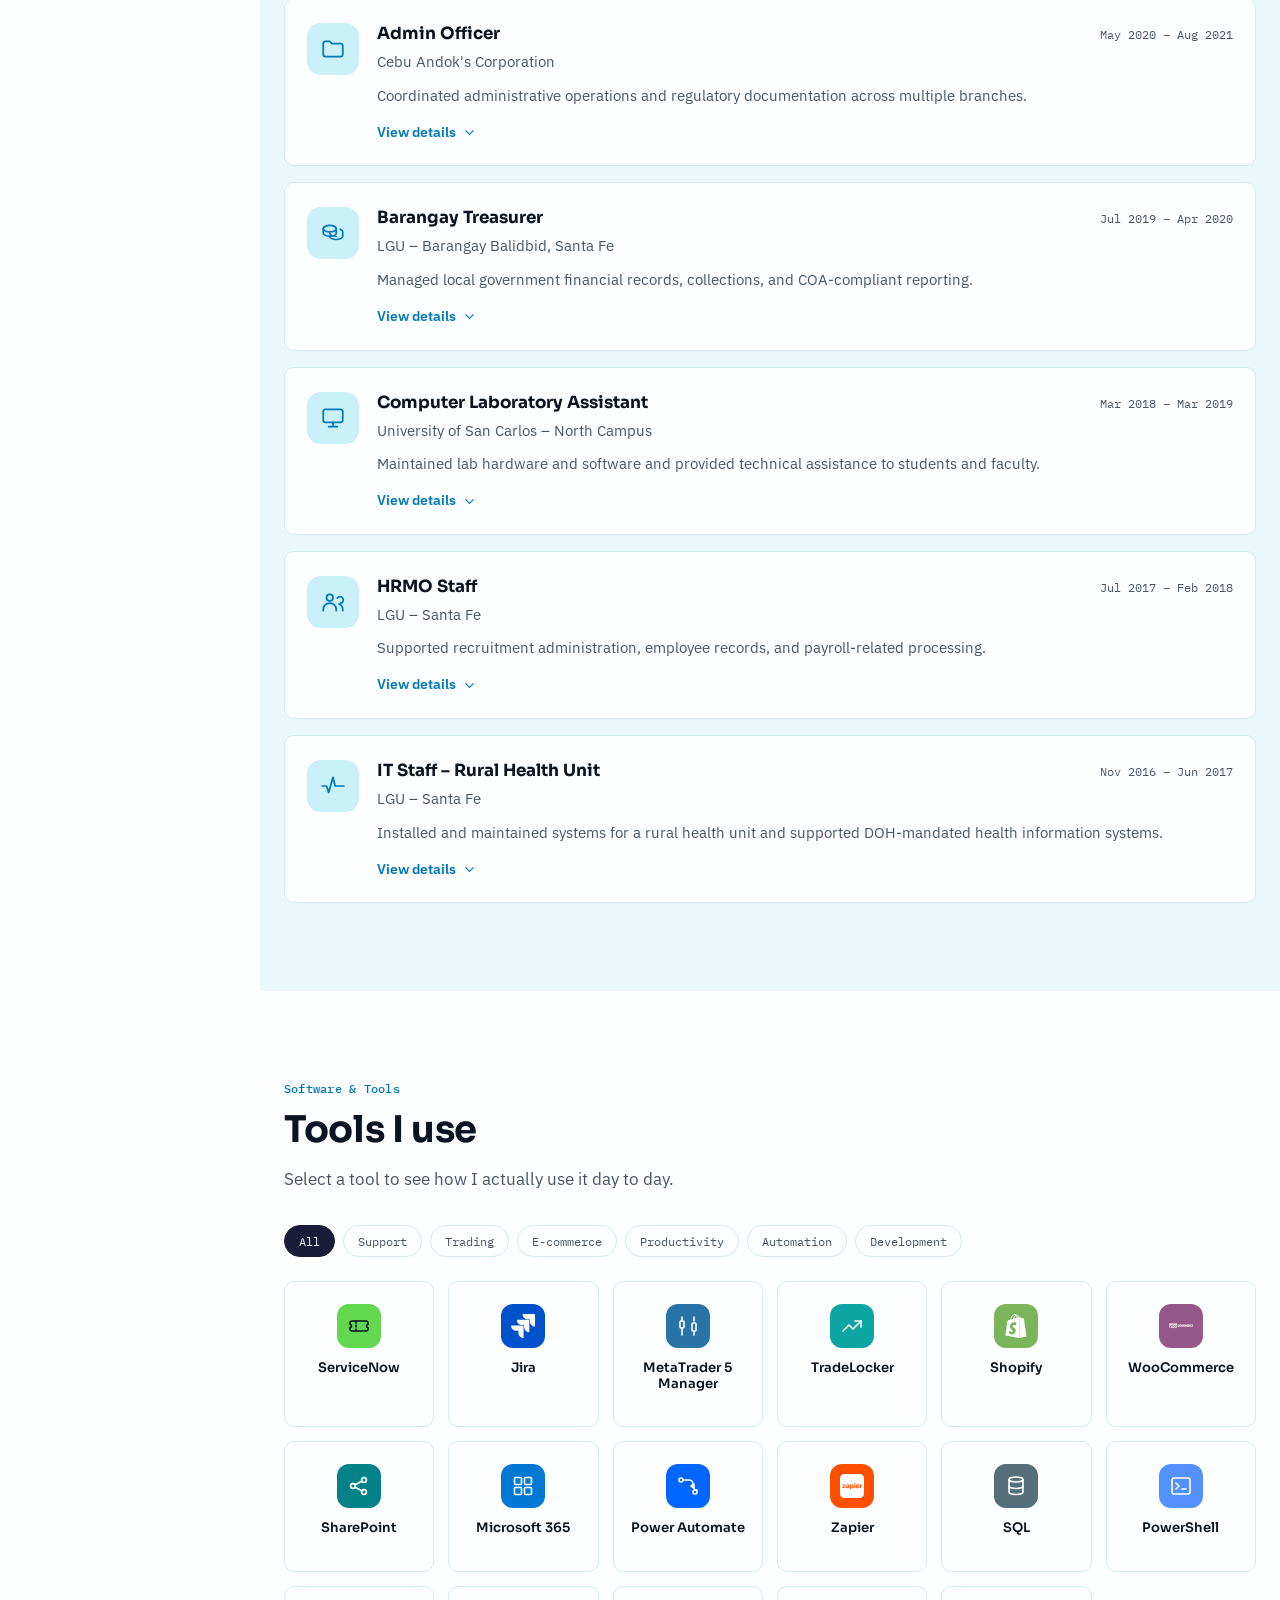
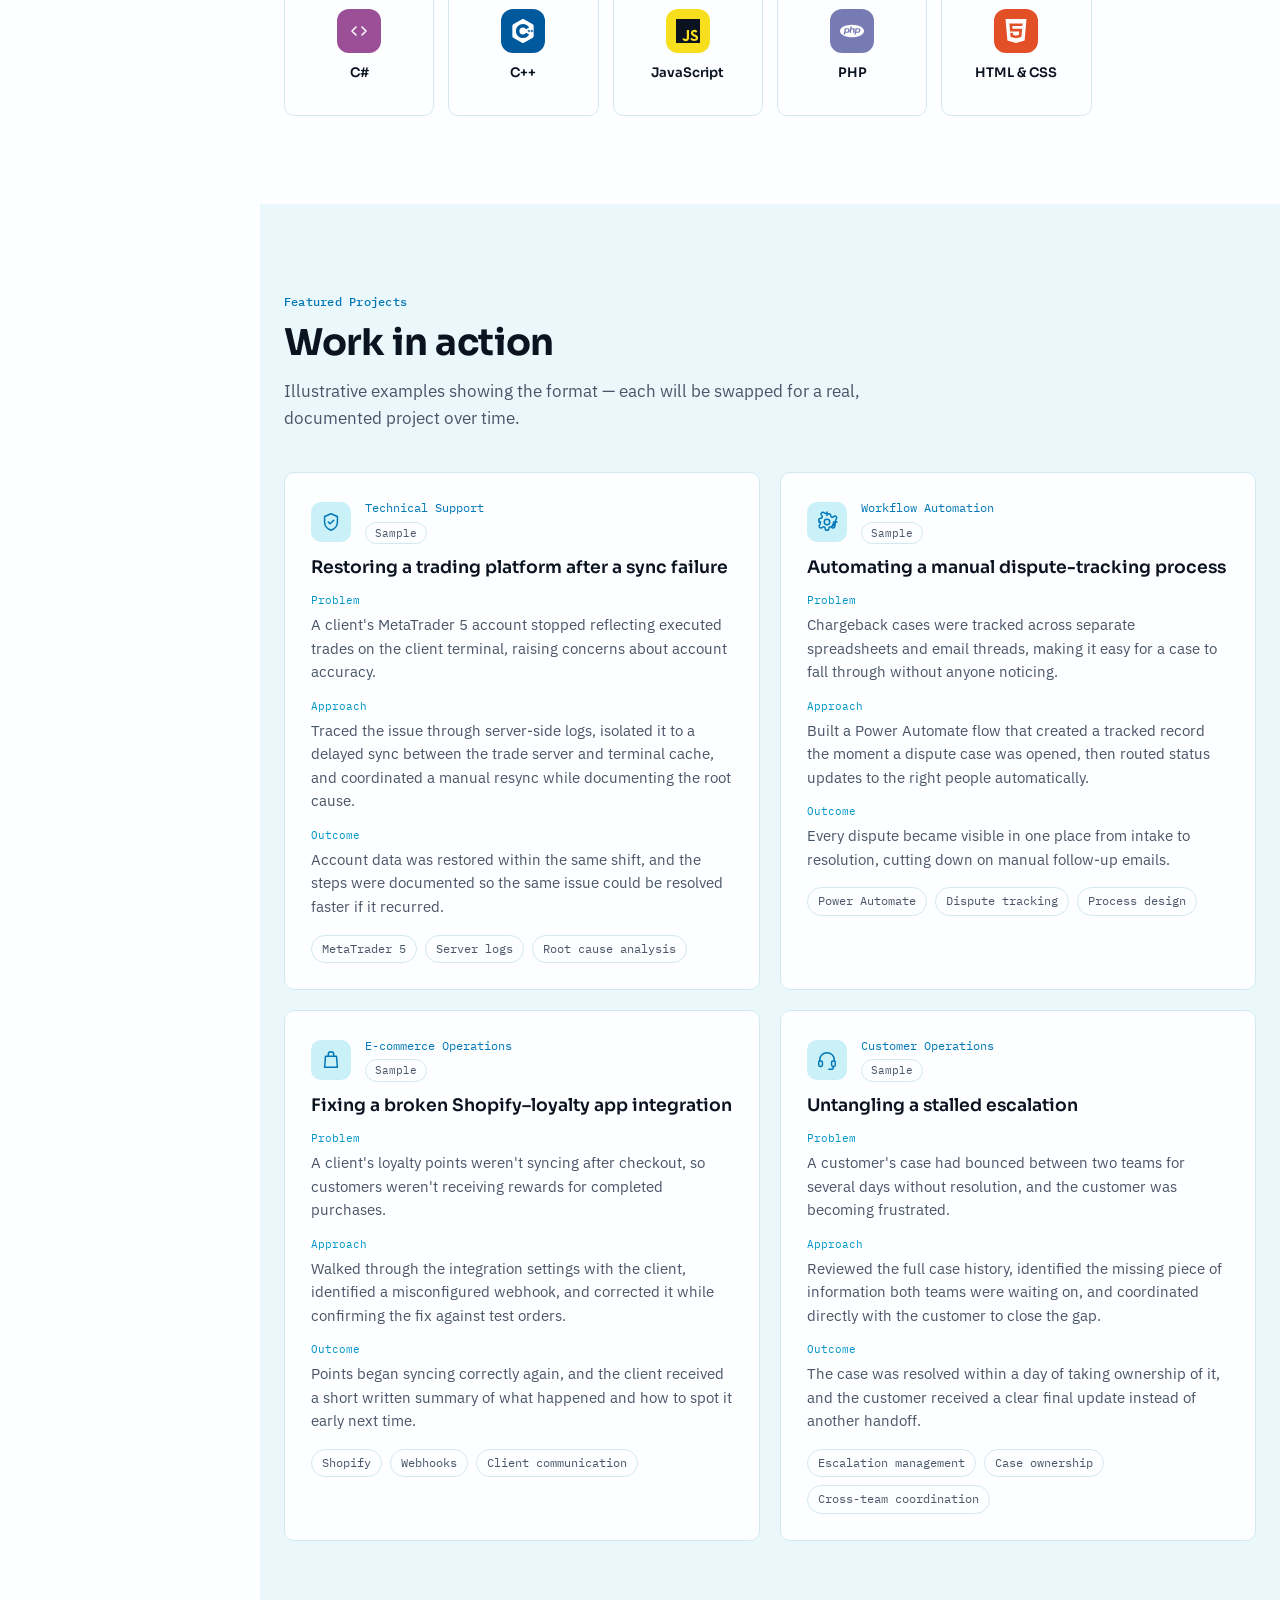
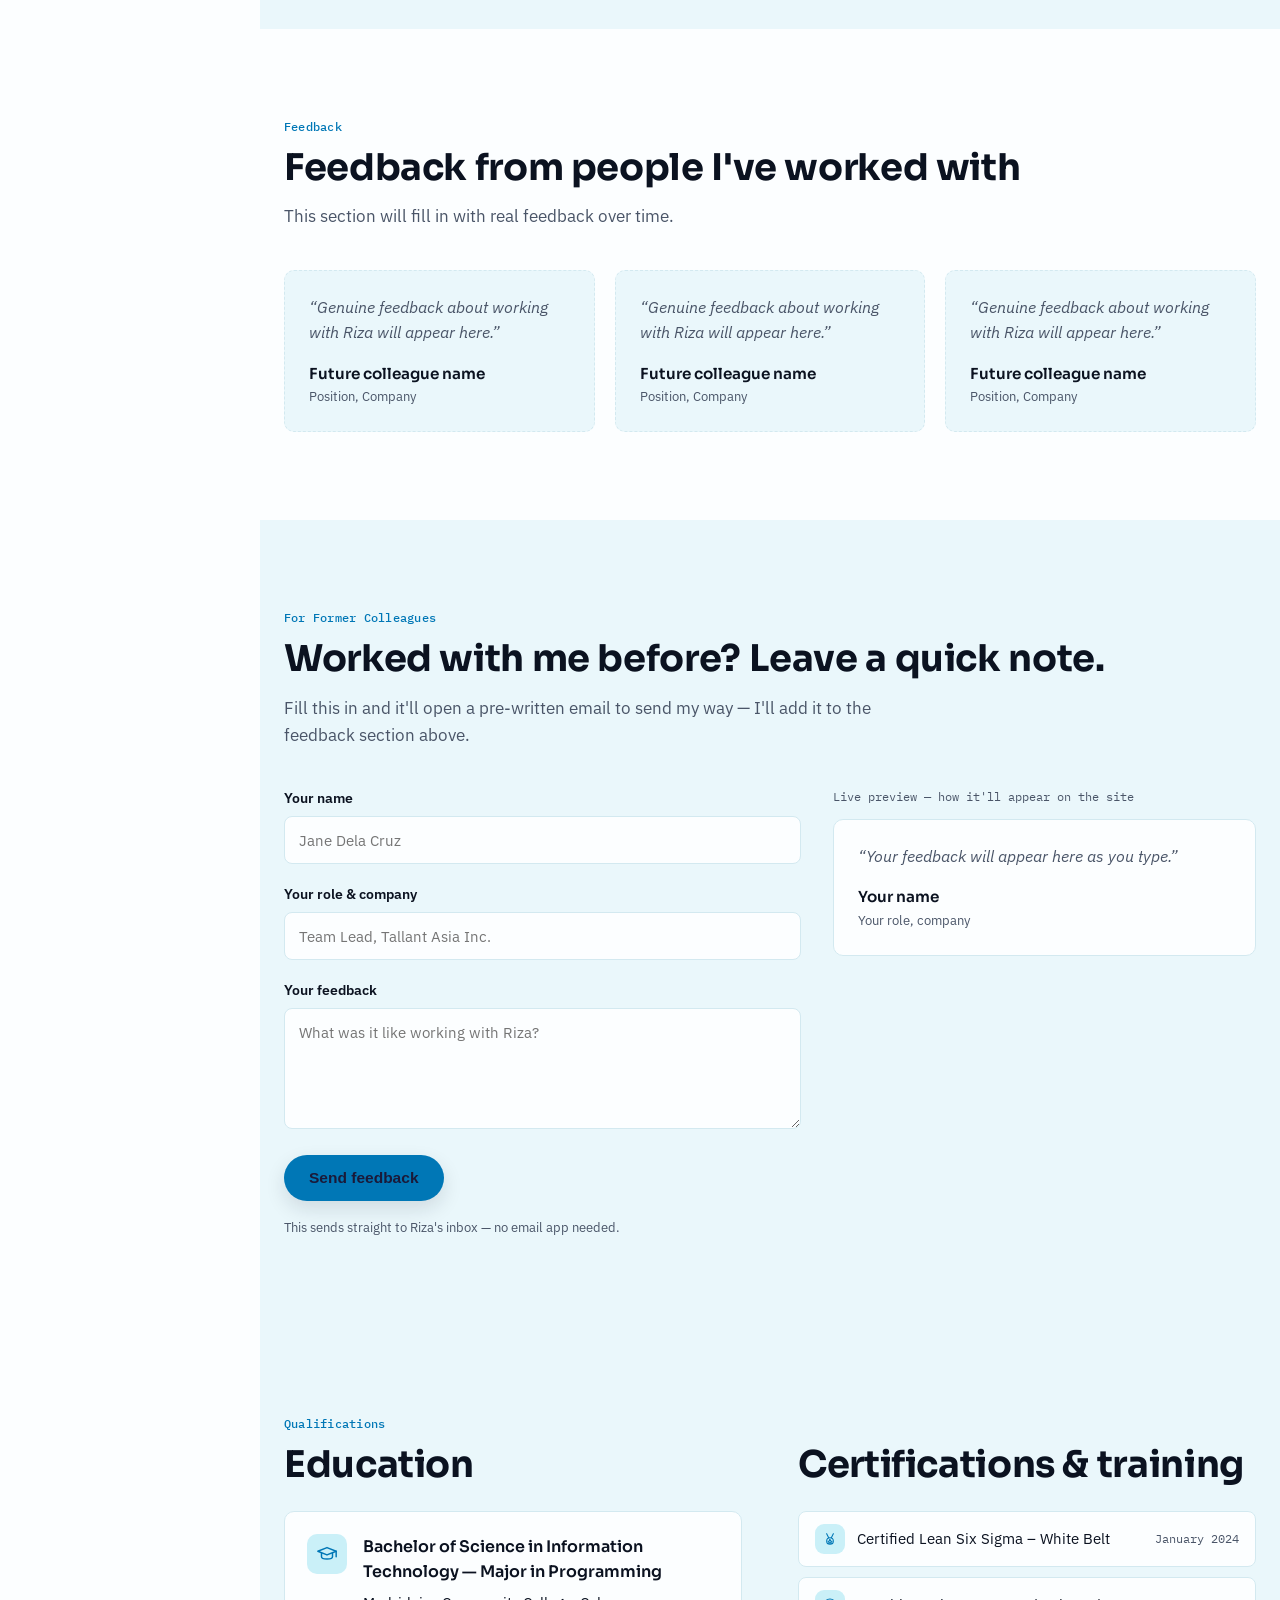
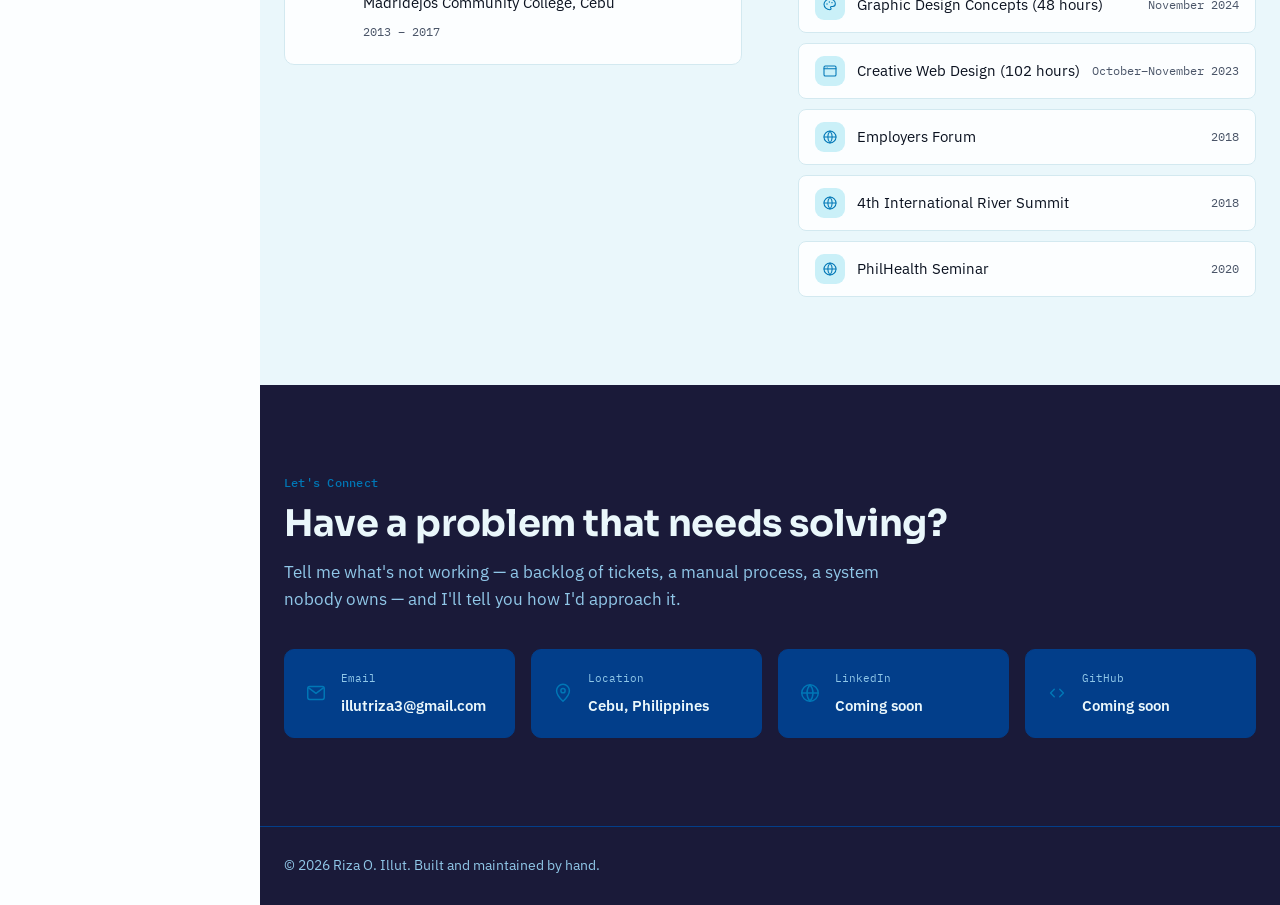
==== commit 8ba589ea: "Update index.html" ====
--- a/index.html
+++ b/index.html
@@ -22,7 +22,7 @@
    DESIGN TOKENS
    ============================================================ */
 :root {
-  --ink: #03045E;
+  --ink: #1a1a39;
   --ink-soft: #023E8A;
   --paper: #FCFEFF;
   --paper-alt: #EAF7FB;
@@ -139,7 +139,7 @@
   padding: 26px 20px; position: sticky; top: 0; height: 100vh; overflow-y: auto;
 }
 .sidebar-top { display: flex; flex-direction: column; align-items: center; text-align: center; }
-.sidebar-avatar { width: 92px; height: 92px; border-radius: 20px; object-fit: cover; border: 2px solid var(--line-on-ink); }
+.sidebar-avatar { width: 165px; height: 177px; border-radius: 20px; object-fit: cover; border: 2px solid var(--line-on-ink); }
 .sidebar-name { font-family: var(--font-display); font-weight: 700; font-size: 1.1rem; margin-top: 14px; }
 .sidebar-role { font-size: 0.78rem; color: var(--text-on-ink-muted); margin-top: 3px; line-height: 1.4; }
 .sidebar-social { display: flex; gap: 8px; margin-top: 14px; justify-content: center; flex-wrap: wrap; }
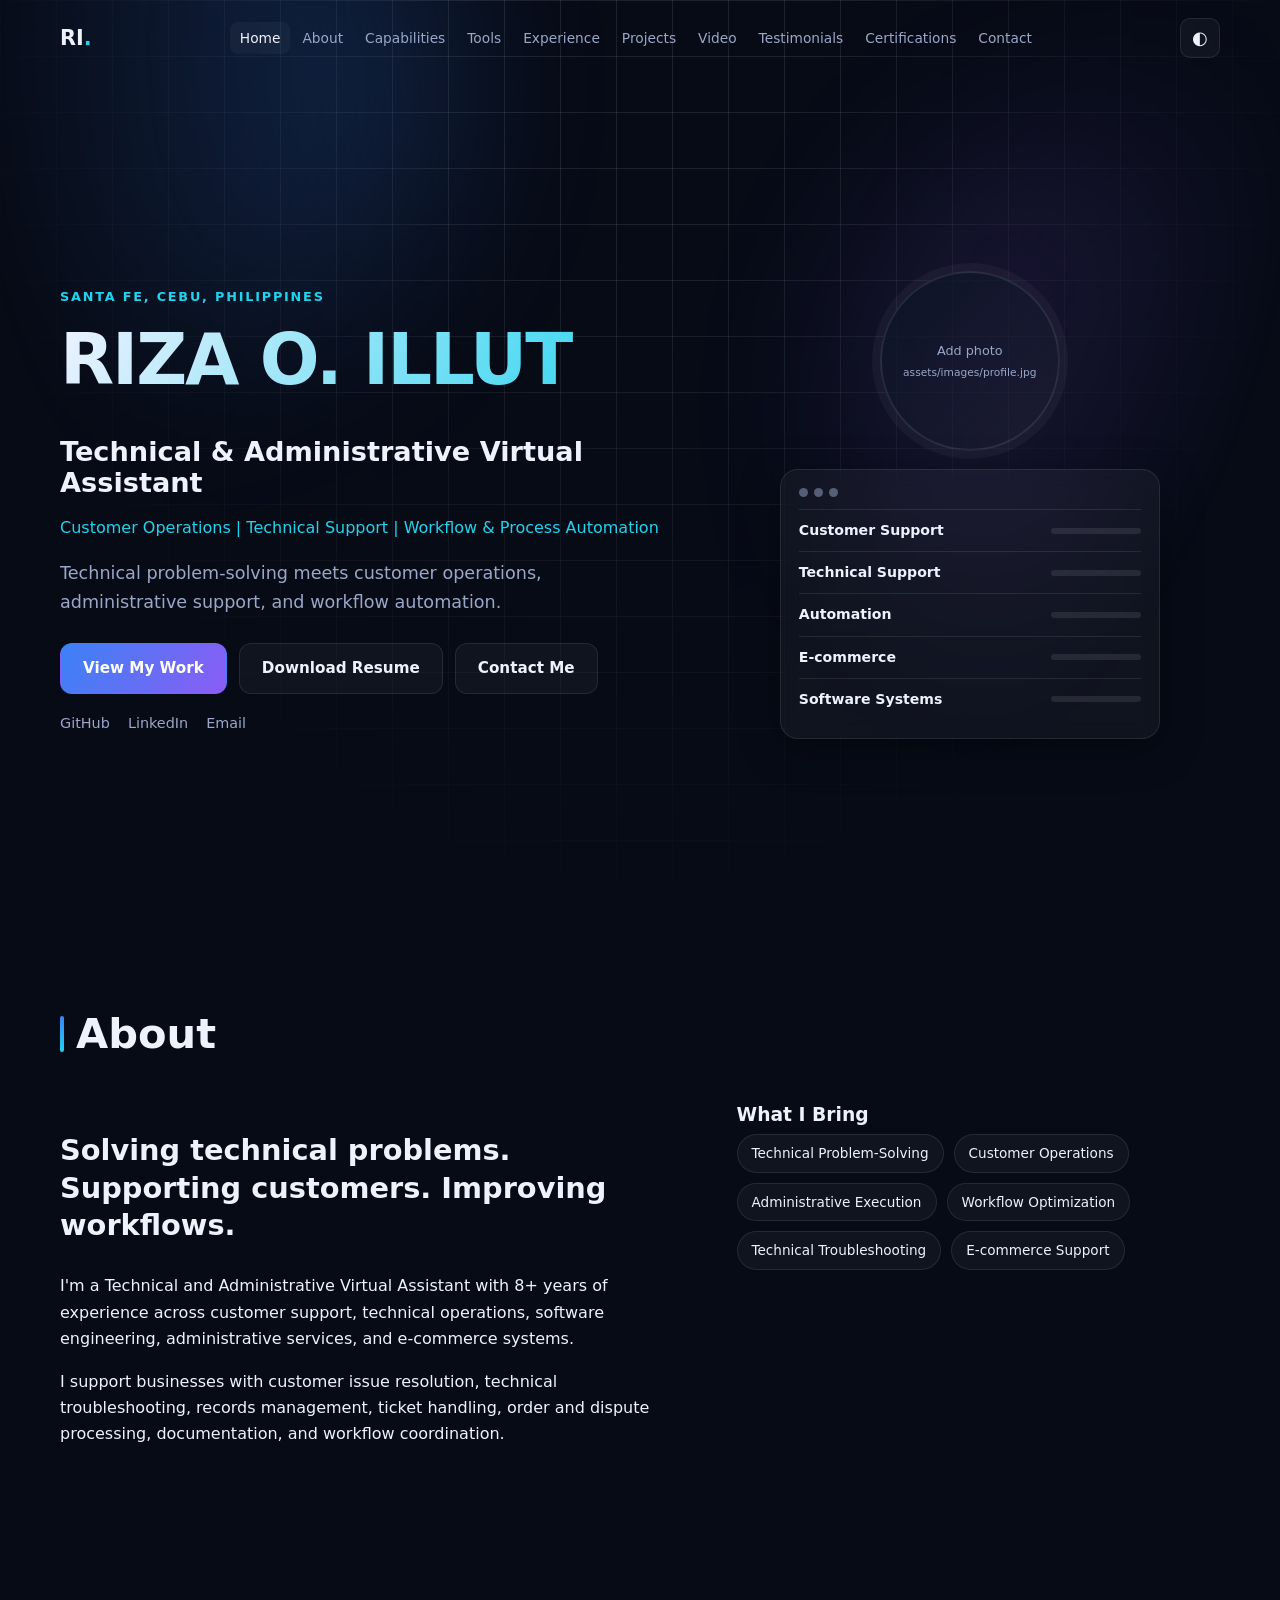
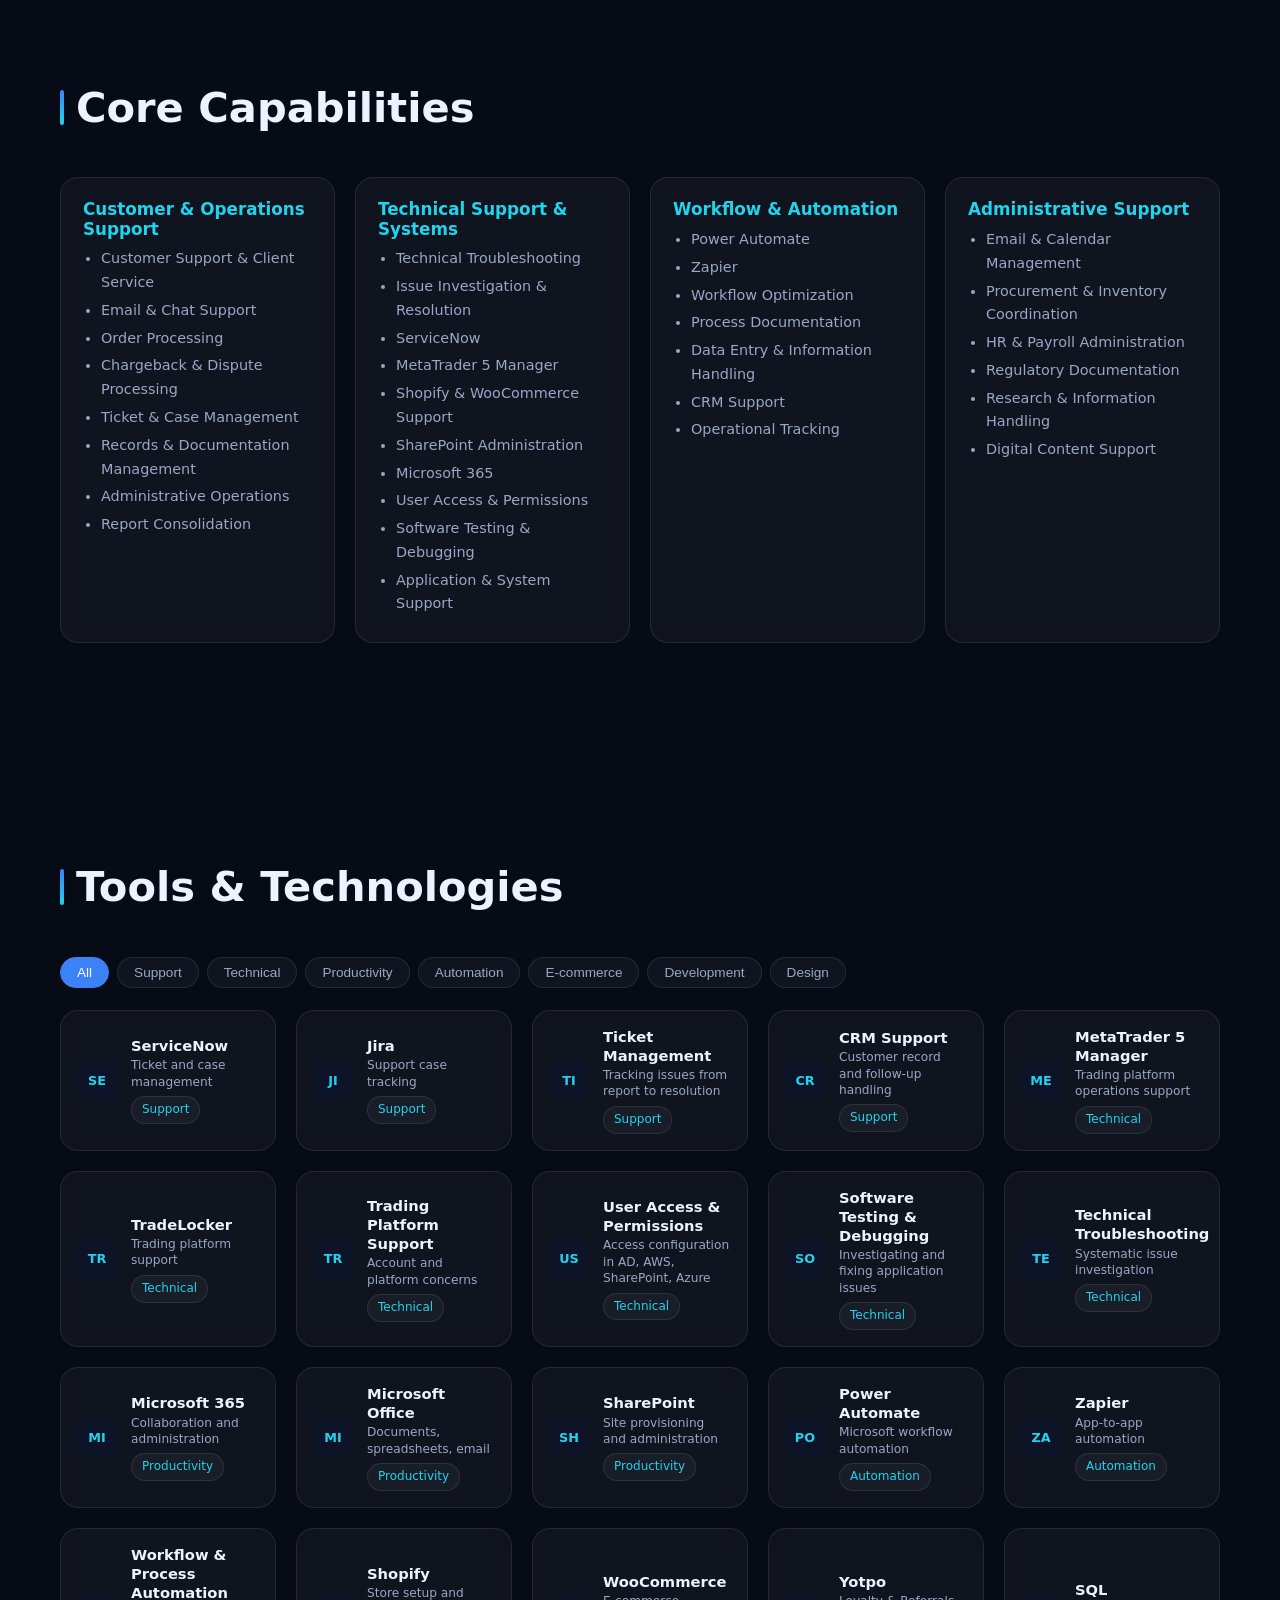
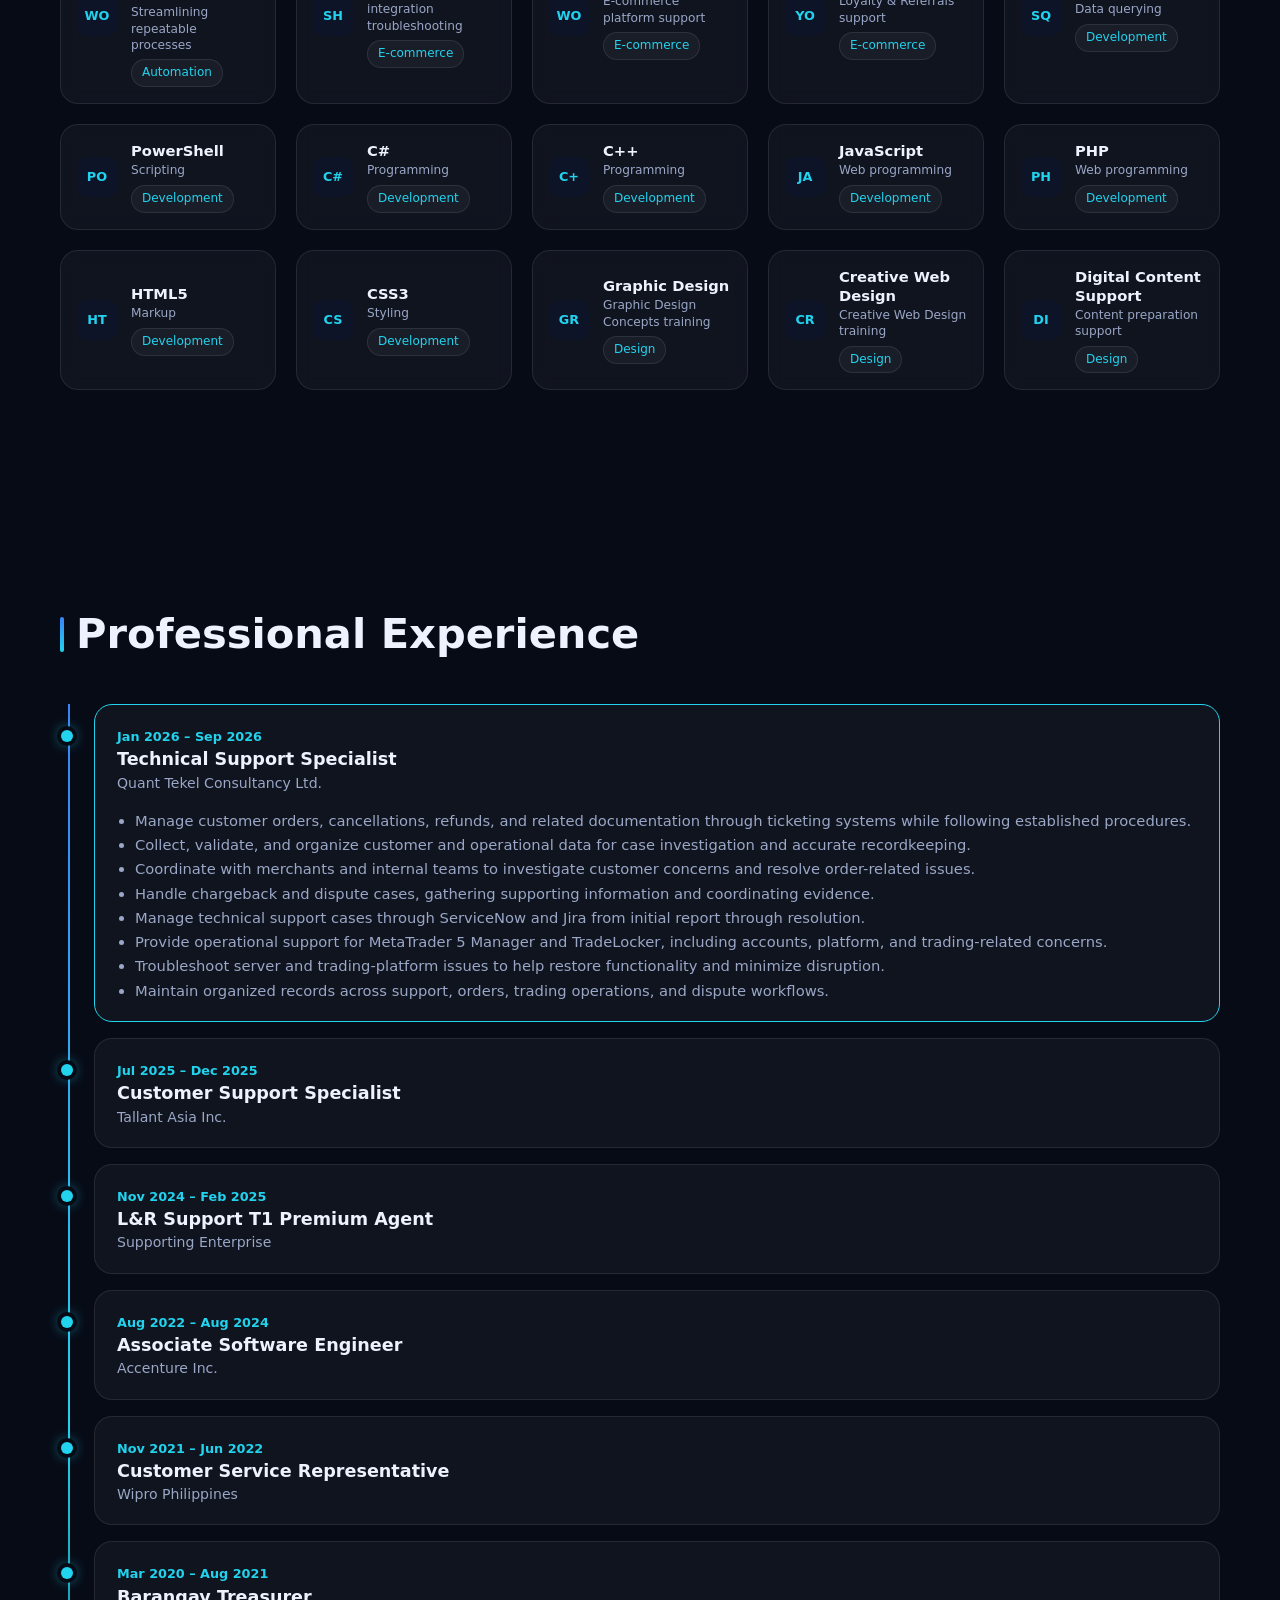
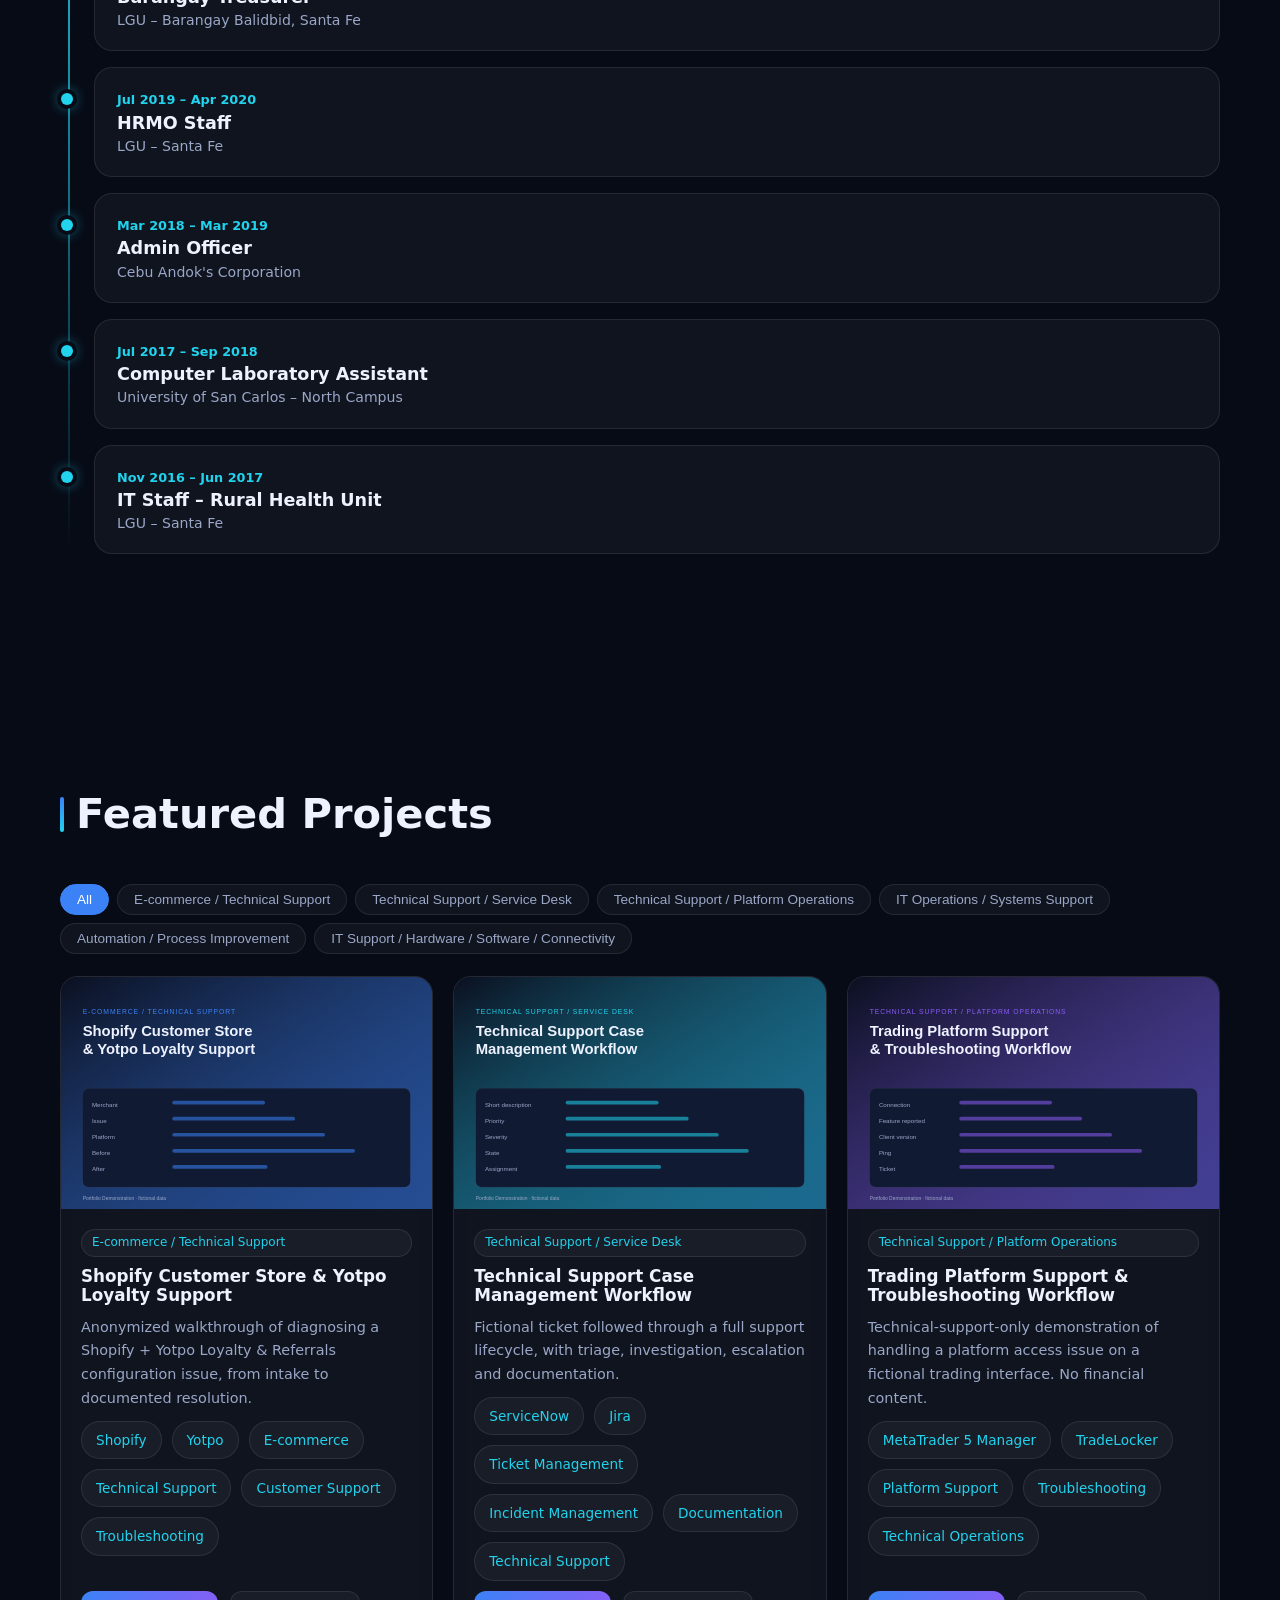
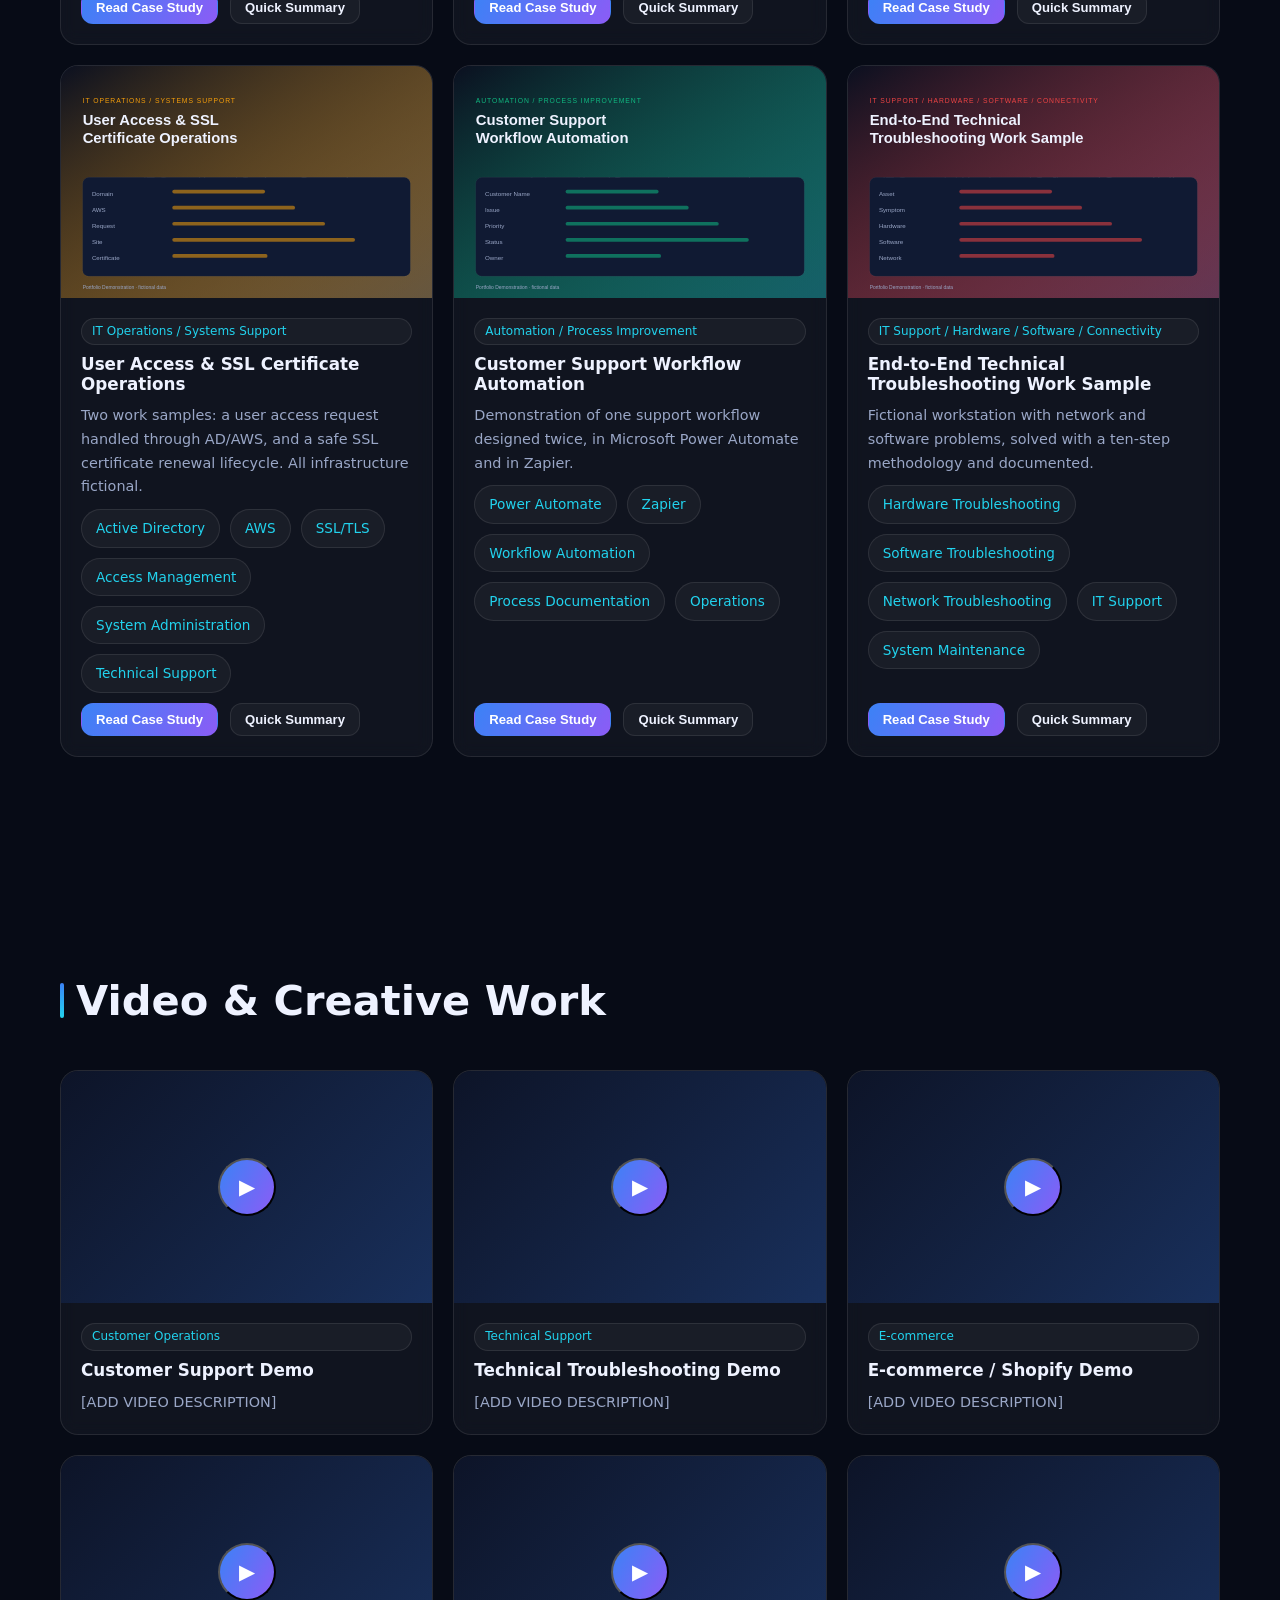
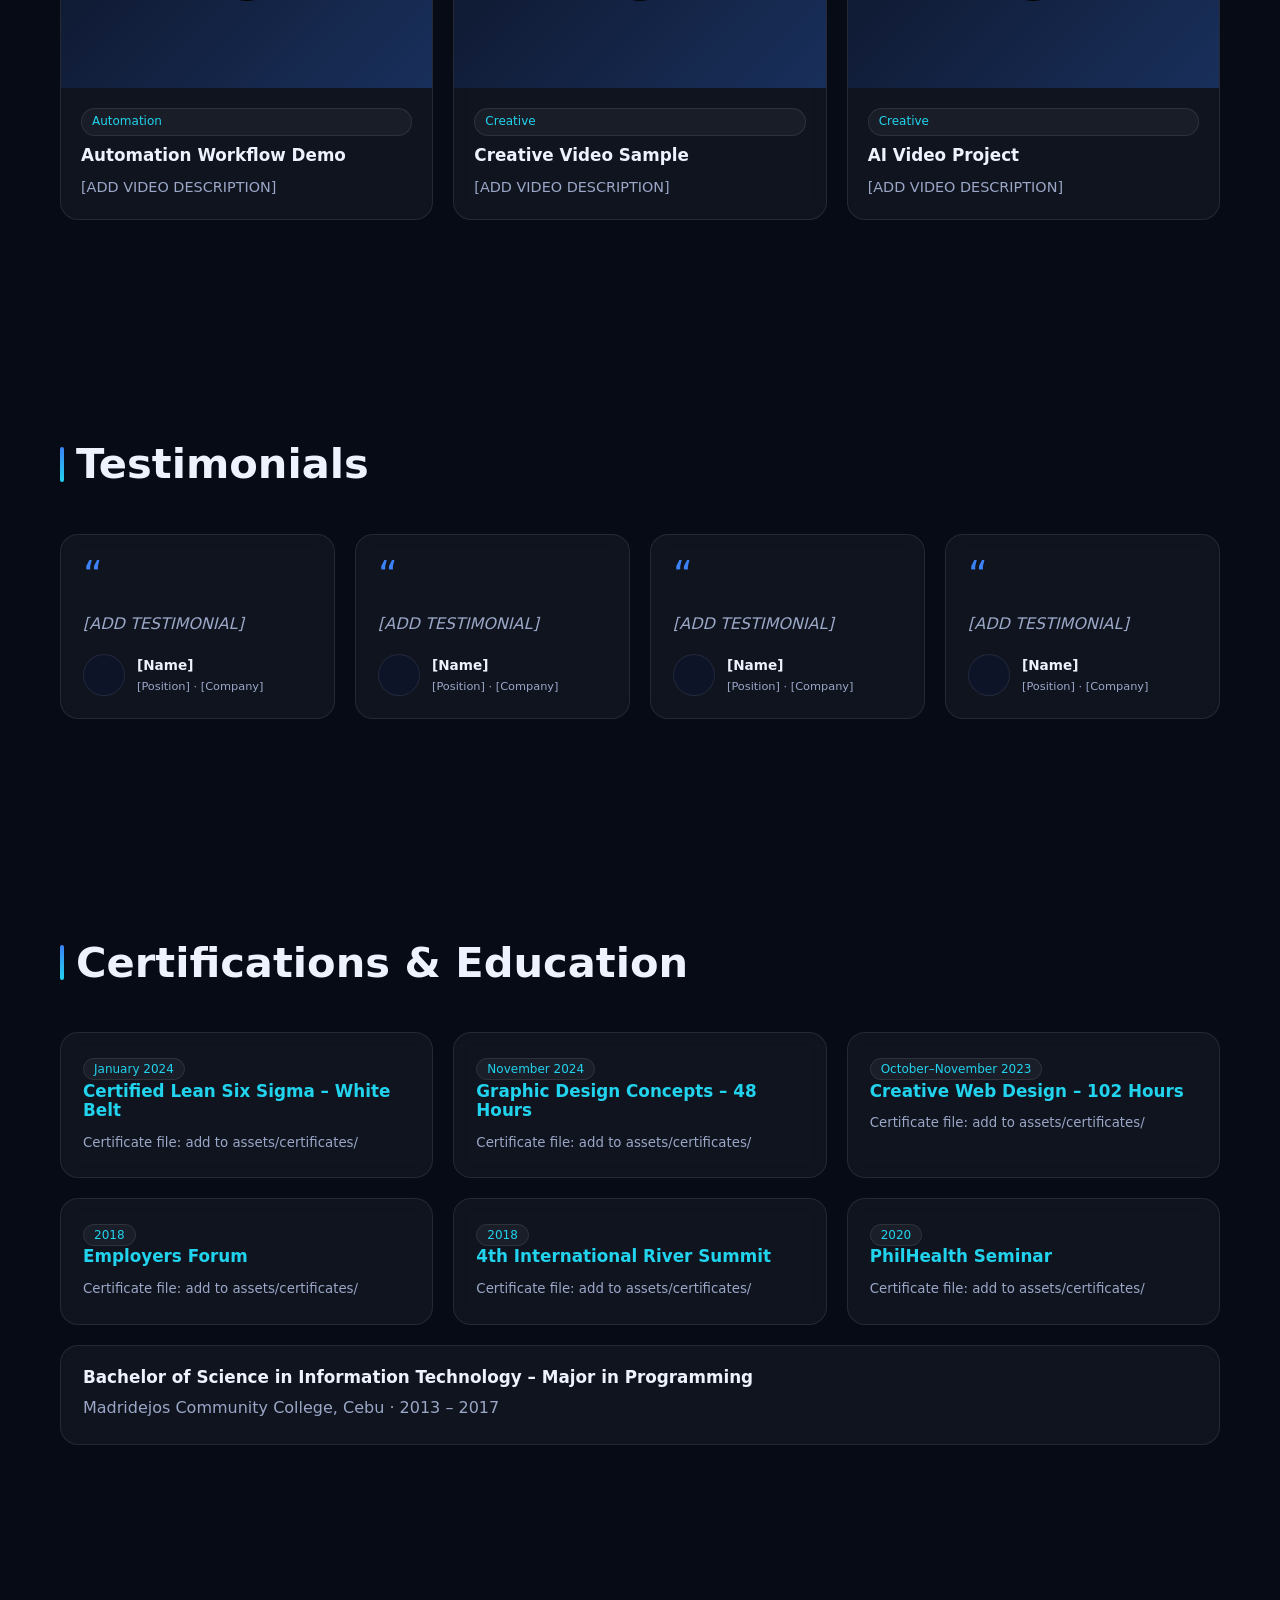
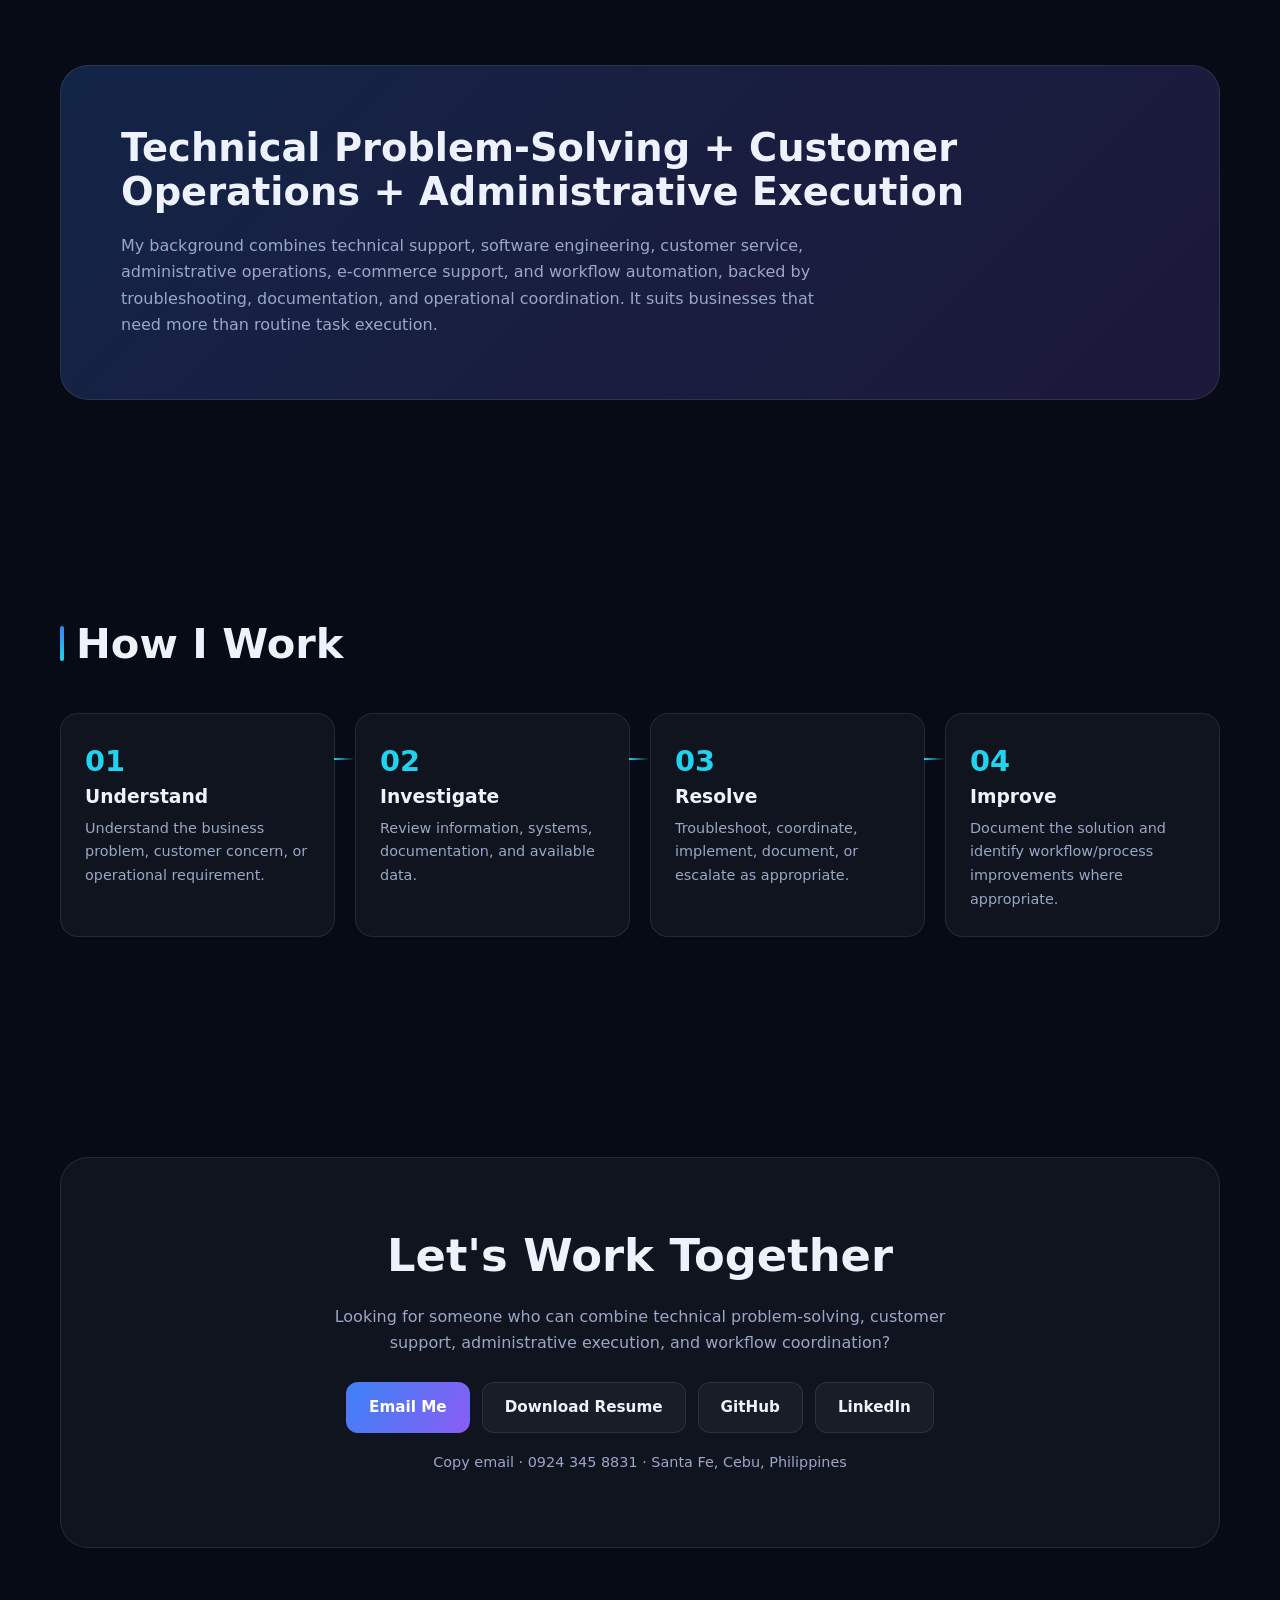
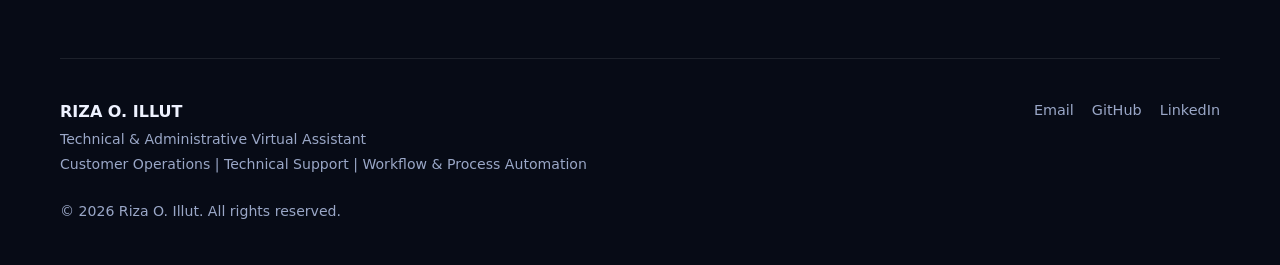
==== commit 150f7b6a: "Add files via upload" ====
--- a/index.html
+++ b/index.html
@@ -1,1816 +1,342 @@
 <!DOCTYPE html>
-<html lang="en">
+<html lang="en" data-theme="dark">
 <head>
-  <meta charset="UTF-8">
-  <meta name="viewport" content="width=device-width, initial-scale=1.0">
-  <title>Riza O. Illut — Technical & Administrative Virtual Assistant</title>
-  <meta name="description" content="Riza O. Illut is a Technical & Administrative Virtual Assistant with 8+ years across customer support, technical support, software engineering, and business operations. Available for remote work.">
-  <meta name="keywords" content="Technical Virtual Assistant, Administrative Virtual Assistant, Customer Support Specialist, Technical Support Specialist, Customer Operations, Workflow Automation, Remote Virtual Assistant, E-commerce Support">
-  <meta name="author" content="Riza O. Illut">
-
-  <meta property="og:type" content="website">
-  <meta property="og:title" content="Riza O. Illut — Technical & Administrative Virtual Assistant">
-  <meta property="og:description" content="Eight years across technical support, software engineering, and business operations.">
-  <meta property="og:image" content="[data-uri]">
-
-  <link rel="icon" href="[data-uri]" type="image/svg+xml">
-  <link rel="preconnect" href="https://fonts.googleapis.com">
-  <link rel="preconnect" href="https://fonts.gstatic.com" crossorigin>
-  <link href="https://fonts.googleapis.com/css2?family=Sora:wght@500;600;700;800&family=IBM+Plex+Sans:wght@400;500;600&family=IBM+Plex+Mono:wght@400;500&display=swap" rel="stylesheet">
-  <style>
-/* ============================================================
-   DESIGN TOKENS
-   ============================================================ */
-:root {
-  --ink: #1a1a39;
-  --ink-soft: #023E8A;
-  --paper: #FCFEFF;
-  --paper-alt: #EAF7FB;
-  --text: #0B1220;
-  --text-muted: #4A5568;
-  --text-on-ink: #EAF7FB;
-  --text-on-ink-muted: #90C7E8;
-  --line: #D3E9F0;
-  --line-on-ink: #023E8A;
-
-  --accent-1: #0077B6;    /* primary interactive blue */
-  --accent-1-dark: #023E8A; /* hover shade */
-  --accent-2: #0077B6;    /* kept as alias so existing rules resolve */
-  --accent-tint: #CAF0F8; /* palest tint for icon badges */
-  --teal: #0096C7;
-  --teal-tint: #E0F6FB;
-  --amber: #00728C;
-  --amber-tint: #D9F1F6;
-
-  /* Extra steps from the same gradient, used to give cards individual color */
-  --grad-1: #03045E;
-  --grad-2: #023E8A;
-  --grad-3: #0077B6;
-  --grad-4: #0096C7;
-  --grad-5: #00B4D8;
-  --grad-6: #48CAE4;
-  --grad-7: #90E0EF;
-  --grad-8: #ADE8F4;
-  --grad-9: #CAF0F8;
-
-  --font-display: "Sora", system-ui, sans-serif;
-  --font-body: "IBM Plex Sans", system-ui, sans-serif;
-  --font-mono: "IBM Plex Mono", ui-monospace, monospace;
-
-  --max-width: 1120px;
-  --radius: 10px;
-  --radius-sm: 8px;
-  --shadow-card: 0 1px 2px rgba(16, 25, 43, 0.04), 0 6px 16px rgba(16, 25, 43, 0.05);
-  --shadow-lift: 0 8px 20px rgba(16, 25, 43, 0.12);
-}
-
-* { box-sizing: border-box; }
-html { scroll-behavior: smooth; }
-@media (prefers-reduced-motion: reduce) {
-  html { scroll-behavior: auto; }
-  *, *::before, *::after { animation-duration: 0.001ms !important; animation-iteration-count: 1 !important; transition-duration: 0.001ms !important; }
-}
-
-body {
-  margin: 0;
-  background: var(--paper);
-  color: var(--text);
-  font-family: var(--font-body);
-  font-size: 16px;
-  line-height: 1.6;
-  -webkit-font-smoothing: antialiased;
-}
-
-h1, h2, h3 { font-family: var(--font-display); color: var(--text); line-height: 1.15; margin: 0; }
-h2 { font-size: clamp(1.6rem, 1.3rem + 1.4vw, 2.3rem); font-weight: 700; letter-spacing: -0.01em; margin-top: 10px; }
-h3 { font-size: 1.1rem; font-weight: 600; }
-p { margin: 0; color: var(--text-muted); }
-a { color: inherit; }
-.icon svg, .icon { display: block; width: 100%; height: 100%; }
-
-.skip-link {
-  position: absolute; left: -999px; top: 0; background: var(--ink); color: var(--text-on-ink);
-  padding: 10px 16px; z-index: 200; border-radius: 0 0 6px 0;
-}
-.skip-link:focus { left: 0; }
-:focus-visible { outline: 2px solid var(--accent-1); outline-offset: 3px; }
-
-.eyebrow {
-  font-family: var(--font-mono); font-size: 0.78rem; font-weight: 500; letter-spacing: 0.02em;
-  color: var(--accent-1); margin: 0;
-}
-.eyebrow-on-ink { color: var(--accent-2); }
-.accent-text {
-  color: var(--accent-1);
-  font-style: normal;
-}
-
-/* ============================================================
-   LAYOUT HELPERS
-   ============================================================ */
-.section-inner { max-width: var(--max-width); margin: 0 auto; padding: 0 24px; }
-.section { padding: 88px 0; }
-.section-alt { background: var(--paper-alt); }
-.section-lede { max-width: 640px; margin-top: 14px; font-size: 1.05rem; }
-
-/* Icon badges reused across About / Services / Timeline / Projects / Education */
-.icon-badge {
-  width: 52px; height: 52px; flex-shrink: 0; border-radius: 14px;
-  background: var(--accent-tint); color: var(--accent-1);
-  display: flex; align-items: center; justify-content: center; padding: 13px;
-}
-.icon-badge-sm { width: 40px; height: 40px; border-radius: 10px; padding: 9px; }
-
-.chip-row { display: flex; flex-wrap: wrap; gap: 8px; margin-top: 16px; }
-.chip {
-  font-size: 0.82rem; color: var(--text-muted); background: var(--paper);
-  border: 1px solid var(--line); border-radius: 20px; padding: 6px 13px;
-}
-.chip-sm { font-family: var(--font-mono); font-size: 0.72rem; padding: 4px 10px; }
-
-/* ============================================================
-   APP SHELL / SIDEBAR
-   ============================================================ */
-.app-shell { display: flex; min-height: 100vh; align-items: flex-start; }
-
-.sidebar {
-  width: 260px; flex-shrink: 0; background: var(--ink); color: var(--text-on-ink);
-  display: flex; flex-direction: column; justify-content: space-between;
-  padding: 26px 20px; position: sticky; top: 0; height: 100vh; overflow-y: auto;
-}
-.sidebar-top { display: flex; flex-direction: column; align-items: center; text-align: center; }
-.sidebar-avatar { width: 165px; height: 177px; border-radius: 20px; object-fit: cover; border: 2px solid var(--line-on-ink); }
-.sidebar-name { font-family: var(--font-display); font-weight: 700; font-size: 1.1rem; margin-top: 14px; }
-.sidebar-role { font-size: 0.78rem; color: var(--text-on-ink-muted); margin-top: 3px; line-height: 1.4; }
-.sidebar-social { display: flex; gap: 8px; margin-top: 14px; justify-content: center; flex-wrap: wrap; }
-.sidebar-social a {
-  width: 30px; height: 30px; border-radius: 8px; background: var(--ink-soft);
-  display: flex; align-items: center; justify-content: center; color: var(--text-on-ink-muted);
-  transition: color 0.15s, background 0.15s;
-}
-.sidebar-social a:hover { color: var(--accent-1); background: var(--ink-soft); }
-.sidebar-social svg { width: 15px; height: 15px; }
-
-.sidebar-nav { display: flex; flex-direction: column; gap: 2px; margin-top: 30px; flex: 1; }
-.sidebar-nav a {
-  display: flex; align-items: center; gap: 12px; padding: 10px 12px; border-radius: 9px;
-  color: var(--text-on-ink-muted); text-decoration: none; font-size: 0.91rem; font-weight: 500;
-  transition: background 0.15s, color 0.15s;
-}
-.sidebar-nav-icon { width: 18px; height: 18px; flex-shrink: 0; }
-.sidebar-nav a:hover { background: var(--ink-soft); color: var(--text-on-ink); }
-.sidebar-nav a.active { background: var(--accent-1); color: var(--ink); font-weight: 600; }
-
-.sidebar-bottom {
-  display: flex; flex-direction: column; gap: 8px; padding-top: 18px; margin-top: 18px;
-  border-top: 1px solid var(--line-on-ink); font-size: 0.74rem; color: var(--text-on-ink-muted);
-}
-.sidebar-status { display: flex; align-items: center; gap: 7px; }
-.sidebar-status .dot { width: 7px; height: 7px; border-radius: 50%; background: var(--teal); flex-shrink: 0; }
-
-.sidebar-toggle {
-  display: none; position: fixed; top: 16px; left: 16px; z-index: 300;
-  flex-direction: column; justify-content: center; gap: 5px;
-  width: 42px; height: 42px; background: var(--paper); border: 1px solid var(--line); border-radius: 9px; cursor: pointer;
-  box-shadow: var(--shadow-card);
-}
-.sidebar-toggle span { display: block; width: 18px; height: 2px; background: var(--text); margin: 0 auto; transition: transform 0.2s, opacity 0.2s; }
-.sidebar-toggle[aria-expanded="true"] span:nth-child(1) { transform: translateY(7px) rotate(45deg); }
-.sidebar-toggle[aria-expanded="true"] span:nth-child(2) { opacity: 0; }
-.sidebar-toggle[aria-expanded="true"] span:nth-child(3) { transform: translateY(-7px) rotate(-45deg); }
-
-.sidebar-scrim {
-  display: none; position: fixed; inset: 0; background: rgba(16, 25, 43, 0.45); z-index: 190;
-  opacity: 0; pointer-events: none; transition: opacity 0.2s ease;
-}
-.sidebar-scrim.is-open { opacity: 1; pointer-events: auto; }
-
-main#main { flex: 1; min-width: 0; }
-
-/* ============================================================
-   BUTTONS
-   ============================================================ */
-.btn {
-  display: inline-flex; align-items: center; gap: 8px; text-decoration: none;
-  padding: 13px 24px; border-radius: 999px; font-weight: 600; font-size: 0.97rem;
-  transition: transform 0.12s, box-shadow 0.15s, border-color 0.15s, background 0.15s;
-  border: 1px solid transparent; cursor: pointer;
-}
-.btn:hover { transform: translateY(-1px); }
-.btn-primary { background: var(--accent-1); color: var(--ink); box-shadow: var(--shadow-lift); }
-.btn-primary:hover { background: var(--accent-1-dark); }
-.btn-ghost { background: var(--paper); color: var(--text); border-color: var(--line); border-radius: 7px; }
-.btn-ghost:hover { border-color: var(--accent-1); }
-
-/* ============================================================
-   HOME DASHBOARD
-   ============================================================ */
-.dashboard { padding: 44px 40px 8px; }
-.dashboard-topbar { display: flex; align-items: flex-start; justify-content: space-between; gap: 24px; flex-wrap: wrap; }
-.dashboard-headline { font-family: var(--font-display); font-weight: 800; font-size: clamp(2rem, 1.4rem + 2.6vw, 3.2rem); line-height: 1.12; letter-spacing: -0.02em; margin: 0; }
-.dashboard-sub { margin-top: 16px; max-width: 54ch; font-size: 1.05rem; color: var(--text-muted); }
-.dashboard-cta { flex-shrink: 0; }
-
-.tools-strip-wrap { margin-top: 40px; }
-.tools-strip-label { font-family: var(--font-mono); font-size: 0.74rem; color: var(--text-muted); }
-.tools-strip { display: flex; gap: 12px; overflow-x: auto; margin-top: 12px; padding-bottom: 8px; }
-.tools-strip-chip {
-  flex-shrink: 0; width: 44px; height: 44px; border-radius: 11px;
-  border: 1px solid var(--line); display: flex; align-items: center; justify-content: center;
-  transition: transform 0.15s;
-}
-.tools-strip-chip:hover { transform: translateY(-2px); }
-.tools-strip-chip svg { width: 21px; height: 21px; display: block; }
-
-.bento-grid { margin-top: 32px; display: grid; grid-template-columns: repeat(3, 1fr); gap: 16px; padding-bottom: 24px; }
-.bento-card {
-  background: var(--paper); border: 1px solid var(--line); border-top: 3px solid var(--line); border-radius: var(--radius); padding: 22px;
-  text-decoration: none; color: inherit; display: flex; flex-direction: column; gap: 12px;
-  transition: transform 0.15s, box-shadow 0.15s, border-color 0.15s;
-}
-.bento-card:hover { transform: translateY(-3px); box-shadow: var(--shadow-card); border-color: var(--accent-1); }
-.bento-grid .bento-card:nth-child(1) { border-top-color: var(--grad-2); }
-.bento-grid .bento-card:nth-child(2) { border-top-color: var(--grad-3); }
-.bento-grid .bento-card:nth-child(3) { border-top-color: var(--grad-4); }
-.bento-grid .bento-card:nth-child(4) { border-top-color: var(--grad-5); }
-.bento-grid .bento-card:nth-child(5) { border-top-color: var(--grad-3); }
-.bento-grid .bento-card:nth-child(6) { border-top-color: var(--grad-4); }
-.bento-grid .bento-card:nth-child(7) { border-top-color: var(--grad-5); }
-.bento-card-large { grid-column: span 2; }
-.bento-card-head { display: flex; align-items: center; gap: 12px; }
-.bento-card-title { font-family: var(--font-display); font-weight: 700; font-size: 1.02rem; }
-.bento-card-body { font-size: 0.92rem; color: var(--text-muted); }
-.bento-stats { display: flex; gap: 26px; margin-top: 2px; }
-.stat-value { font-family: var(--font-display); font-weight: 700; font-size: 1.5rem; }
-.stat-label { font-size: 0.85rem; color: var(--text-muted); }
-.bento-stats .stat-value { font-size: 1.3rem; }
-.bento-icon-row { display: flex; gap: 8px; margin-top: 2px; flex-wrap: wrap; }
-.bento-icon-row .bento-tool-icon {
-  width: 26px; height: 26px; border-radius: 7px;
-  display: flex; align-items: center; justify-content: center; padding: 6px; box-sizing: border-box;
-}
-.bento-tool-icon svg { width: 100%; height: 100%; display: block; }
-
-/* ============================================================
-   ABOUT
-   ============================================================ */
-.about-grid { display: grid; grid-template-columns: 1fr 1fr; gap: 48px; margin-top: 40px; align-items: start; }
-.about-copy p { margin-top: 16px; }
-.about-copy p:first-child { margin-top: 0; }
-.about-highlights { display: grid; gap: 16px; }
-.highlight-card { display: flex; gap: 16px; padding: 18px; background: var(--paper); border: 1px solid var(--line); border-radius: var(--radius-sm); }
-.highlight-card h3 { font-size: 1rem; }
-.highlight-card p { margin-top: 4px; font-size: 0.9rem; }
-
-/* ============================================================
-   VALUE GRID
-   ============================================================ */
-.value-grid { margin-top: 40px; display: grid; grid-template-columns: repeat(4, 1fr); gap: 20px; }
-.value-card {
-  padding: 26px 22px; background: var(--paper); border: 1px solid var(--line); border-top: 3px solid var(--line); border-radius: var(--radius);
-  transition: transform 0.15s, box-shadow 0.15s;
-}
-.value-grid .value-card:nth-child(1) { border-top-color: var(--grad-3); }
-.value-grid .value-card:nth-child(2) { border-top-color: var(--grad-4); }
-.value-grid .value-card:nth-child(3) { border-top-color: var(--grad-5); }
-.value-grid .value-card:nth-child(4) { border-top-color: var(--grad-6); }
-.value-card:hover { transform: translateY(-3px); box-shadow: var(--shadow-card); }
-.value-card .icon-badge { margin-bottom: 16px; }
-.value-card h3 { margin-bottom: 8px; }
-.value-card p { font-size: 0.94rem; }
-
-/* ============================================================
-   SERVICES
-   ============================================================ */
-.services-grid { margin-top: 40px; display: grid; grid-template-columns: repeat(2, 1fr); gap: 22px; }
-.service-card { padding: 26px; border-radius: var(--radius); background: var(--paper-alt); border: 1px solid var(--line); border-top: 3px solid var(--line); }
-.services-grid .service-card:nth-child(1) { border-top-color: var(--grad-3); }
-.services-grid .service-card:nth-child(2) { border-top-color: var(--grad-4); }
-.services-grid .service-card:nth-child(3) { border-top-color: var(--grad-5); }
-.services-grid .service-card:nth-child(4) { border-top-color: var(--grad-6); }
-.service-head { display: flex; align-items: center; gap: 14px; }
-.service-head h3 { font-size: 1.05rem; }
-
-/* ============================================================
-   TIMELINE (experience)
-   ============================================================ */
-.timeline { list-style: none; margin: 40px 0 0; padding: 0; display: grid; gap: 16px; }
-.timeline-entry {
-  width: 100%; text-align: left; background: var(--paper); border: 1px solid var(--line); border-radius: var(--radius);
-  padding: 22px; cursor: pointer; font: inherit; color: inherit; display: flex; gap: 18px;
-  transition: border-color 0.15s, box-shadow 0.15s;
-}
-.timeline-entry:hover { border-color: var(--accent-1); box-shadow: var(--shadow-card); }
-.timeline-item.is-current .timeline-icon { background: var(--amber-tint); color: var(--amber); }
-.timeline-icon { margin-top: 2px; }
-.timeline-copy { flex: 1; min-width: 0; }
-.timeline-head { display: flex; align-items: baseline; justify-content: space-between; gap: 12px; flex-wrap: wrap; }
-.timeline-role { font-family: var(--font-display); font-weight: 700; font-size: 1.05rem; }
-.timeline-meta { font-family: var(--font-mono); font-size: 0.78rem; color: var(--text-muted); white-space: nowrap; }
-.timeline-company { font-size: 0.92rem; color: var(--text-muted); margin-top: 2px; }
-.timeline-summary { margin-top: 10px; font-size: 0.94rem; }
-.timeline-toggle-row { display: flex; align-items: center; gap: 6px; margin-top: 14px; font-size: 0.85rem; color: var(--accent-1); font-weight: 600; }
-.chevron { width: 15px; height: 15px; transition: transform 0.18s; }
-.timeline-entry[aria-expanded="true"] .chevron { transform: rotate(180deg); }
-.timeline-body { padding: 0 22px; }
-.timeline-body[hidden] { display: none; }
-.timeline-details {
-  list-style: none; margin: 0; padding: 18px 0 4px 70px; display: grid; gap: 10px;
-  border-top: 1px solid var(--line); margin-top: -8px;
-}
-.timeline-details li { font-size: 0.93rem; color: var(--text-muted); padding-left: 16px; position: relative; }
-.timeline-details li::before { content: ""; position: absolute; left: 0; top: 9px; width: 6px; height: 6px; border-radius: 50%; background: var(--accent-1); }
-
-/* ============================================================
-   TOOLS
-   ============================================================ */
-.tools-filter { display: flex; flex-wrap: wrap; gap: 8px; margin: 32px 0 24px; }
-.tools-filter button {
-  font-family: var(--font-mono); font-size: 0.78rem; padding: 7px 14px; border-radius: 20px;
-  border: 1px solid var(--line); background: var(--paper); cursor: pointer; color: var(--text-muted);
-}
-.tools-filter button.is-active { background: var(--ink); color: var(--text-on-ink); border-color: var(--ink); }
-.tools-grid { display: grid; grid-template-columns: repeat(6, 1fr); gap: 14px; }
-.tool-card {
-  text-align: center; padding: 22px 14px; border-radius: var(--radius); border: 1px solid var(--line); background: var(--paper);
-  cursor: pointer; font: inherit; color: inherit; transition: border-color 0.15s, transform 0.12s;
-  display: flex; flex-direction: column; align-items: center; gap: 12px;
-}
-.tool-card:hover { border-color: var(--accent-1); transform: translateY(-2px); }
-.tool-icon {
-  width: 44px; height: 44px; border-radius: 12px; flex-shrink: 0; padding: 10px; box-sizing: border-box;
-  display: flex; align-items: center; justify-content: center;
-}
-.tool-icon svg { width: 100%; height: 100%; display: block; }
-.tool-name { font-family: var(--font-display); font-weight: 600; font-size: 0.82rem; line-height: 1.25; }
-.tool-detail {
-  font-size: 0.84rem; color: var(--text-muted); text-align: left; max-height: 0; overflow: hidden;
-  transition: max-height 0.2s ease; width: 100%;
-}
-.tool-card[aria-expanded="true"] .tool-detail { max-height: 160px; margin-top: 2px; }
-
-/* ============================================================
-   PROJECTS
-   ============================================================ */
-.projects-grid { margin-top: 40px; display: grid; grid-template-columns: repeat(2, 1fr); gap: 20px; }
-.project-card { padding: 26px; border-radius: var(--radius); background: var(--paper); border: 1px solid var(--line); }
-.project-head { display: flex; align-items: center; gap: 14px; }
-.project-category { display: block; font-family: var(--font-mono); font-size: 0.72rem; color: var(--accent-1); }
-.sample-tag {
-  display: inline-block; font-family: var(--font-mono); font-size: 0.66rem; color: var(--text-muted);
-  border: 1px solid var(--line); border-radius: 20px; padding: 2px 9px; margin-top: 4px;
-}
-.project-card h3 { margin-top: 14px; font-size: 1.08rem; }
-.project-row { margin-top: 14px; }
-.project-row-label { display: block; font-family: var(--font-mono); font-size: 0.7rem; color: var(--teal); margin-bottom: 3px; }
-.project-row p { font-size: 0.92rem; }
-
-/* ============================================================
-   TESTIMONIALS
-   ============================================================ */
-.testimonials-grid { margin-top: 40px; display: grid; grid-template-columns: repeat(3, 1fr); gap: 20px; }
-.testimonial-card { padding: 24px; border-radius: var(--radius); border: 1px dashed var(--line); background: var(--paper-alt); }
-.testimonial-quote { font-style: italic; color: var(--text-muted); }
-.testimonial-name { margin-top: 16px; font-family: var(--font-display); font-weight: 600; font-size: 0.95rem; color: var(--text); }
-.testimonial-role { font-size: 0.82rem; color: var(--text-muted); }
-
-/* ============================================================
-   LEAVE FEEDBACK
-   ============================================================ */
-.feedback-layout { margin-top: 40px; display: grid; grid-template-columns: 1.1fr 0.9fr; gap: 32px; align-items: start; }
-.feedback-form { display: flex; flex-direction: column; gap: 6px; }
-.feedback-form label { font-size: 0.85rem; font-weight: 600; color: var(--text); margin-top: 14px; }
-.feedback-form label:first-child { margin-top: 0; }
-.feedback-form input, .feedback-form textarea {
-  font: inherit; font-size: 0.95rem; padding: 11px 14px; border-radius: var(--radius-sm);
-  border: 1px solid var(--line); background: var(--paper); color: var(--text); resize: vertical;
-}
-.feedback-form input:focus, .feedback-form textarea:focus { border-color: var(--accent-1); }
-.feedback-form .btn { margin-top: 20px; align-self: flex-start; }
-.feedback-note { margin-top: 10px; font-size: 0.82rem; color: var(--text-muted); }
-.feedback-status {
-  margin-top: 12px; font-size: 0.88rem; font-weight: 600; color: var(--teal);
-  background: var(--teal-tint); border-radius: var(--radius-sm); padding: 10px 14px;
-}
-.feedback-status.is-error { color: var(--amber); background: var(--amber-tint); }
-
-.feedback-preview { position: sticky; top: 96px; }
-.feedback-preview-label { display: block; font-family: var(--font-mono); font-size: 0.72rem; color: var(--text-muted); margin-bottom: 12px; }
-.feedback-preview .testimonial-card { border-style: solid; background: var(--paper); }
-
-/* ============================================================
-   EDUCATION
-   ============================================================ */
-.education-grid { display: grid; grid-template-columns: 1fr 1fr; gap: 56px; }
-.edu-card { margin-top: 24px; padding: 22px; border-radius: var(--radius); border: 1px solid var(--line); background: var(--paper); display: flex; gap: 16px; }
-.edu-card .degree { font-family: var(--font-display); font-weight: 600; }
-.edu-card .school { margin-top: 6px; font-size: 0.92rem; }
-.edu-card .dates { margin-top: 8px; font-family: var(--font-mono); font-size: 0.78rem; color: var(--text-muted); }
-.cert-list { list-style: none; margin: 24px 0 0; padding: 0; display: grid; gap: 10px; }
-.cert-list li { display: flex; align-items: center; gap: 12px; padding: 12px 16px; border-radius: var(--radius-sm); background: var(--paper); border: 1px solid var(--line); font-size: 0.92rem; }
-.cert-icon { width: 30px; height: 30px; border-radius: 9px; background: var(--accent-tint); color: var(--accent-1); flex-shrink: 0; display: flex; align-items: center; justify-content: center; padding: 7px; }
-.cert-text { flex: 1; }
-.cert-date { font-family: var(--font-mono); font-size: 0.76rem; color: var(--text-muted); white-space: nowrap; }
-
-/* ============================================================
-   CONTACT
-   ============================================================ */
-.contact-section { background: var(--ink); color: var(--text-on-ink); }
-.contact-section h2 { color: var(--text-on-ink); }
-.contact-section .section-lede { color: var(--text-on-ink-muted); }
-.contact-grid { margin-top: 36px; display: grid; grid-template-columns: repeat(4, 1fr); gap: 16px; }
-.contact-item {
-  display: flex; align-items: center; gap: 14px; padding: 20px; border-radius: var(--radius); border: 1px solid var(--line-on-ink);
-  background: var(--ink-soft); text-decoration: none; color: var(--text-on-ink); transition: border-color 0.15s;
-}
-.contact-item:not(.is-disabled):hover { border-color: var(--accent-2); }
-.contact-icon { width: 22px; height: 22px; color: var(--accent-2); flex-shrink: 0; }
-.contact-item .label { display: block; font-family: var(--font-mono); font-size: 0.7rem; color: var(--text-on-ink-muted); }
-.contact-item .value { display: block; margin-top: 6px; font-weight: 600; font-size: 0.92rem; word-break: break-word; }
-.contact-item.is-disabled { opacity: 0.5; pointer-events: none; }
-
-/* ============================================================
-   FOOTER
-   ============================================================ */
-.site-footer { padding: 28px 0; background: var(--ink); border-top: 1px solid var(--line-on-ink); }
-.footer-inner p { color: var(--text-on-ink-muted); font-size: 0.85rem; margin: 0; }
-
-/* ============================================================
-   RESPONSIVE
-   ============================================================ */
-@media (max-width: 980px) {
-  .value-grid { grid-template-columns: repeat(2, 1fr); }
-  .services-grid { grid-template-columns: 1fr; }
-  .tools-grid { grid-template-columns: repeat(4, 1fr); }
-  .projects-grid { grid-template-columns: 1fr; }
-  .testimonials-grid { grid-template-columns: 1fr; }
-  .contact-grid { grid-template-columns: repeat(2, 1fr); }
-  .about-grid { grid-template-columns: 1fr; }
-  .feedback-layout { grid-template-columns: 1fr; }
-  .feedback-preview { position: static; }
-  .education-grid { grid-template-columns: 1fr; gap: 40px; }
-  .bento-grid { grid-template-columns: repeat(2, 1fr); }
-  .bento-card-large { grid-column: span 2; }
-  .sidebar { width: 220px; }
-}
-
-@media (max-width: 900px) {
-  .sidebar {
-    position: fixed; inset: 0 auto 0 0; width: 260px; z-index: 200;
-    transform: translateX(-100%); transition: transform 0.25s ease;
-  }
-  .sidebar.is-open { transform: translateX(0); }
-  .sidebar-toggle { display: flex; }
-  .sidebar-scrim { display: block; }
-  .dashboard { padding-top: 84px; }
-}
-
-@media (max-width: 720px) {
-  .section { padding: 64px 0; }
-  .dashboard { padding-left: 24px; padding-right: 24px; }
-  .dashboard-topbar { flex-direction: column; }
-  .dashboard-cta { align-self: flex-start; }
-  .value-grid { grid-template-columns: 1fr; }
-  .tools-grid { grid-template-columns: repeat(3, 1fr); }
-  .contact-grid { grid-template-columns: 1fr; }
-  .bento-grid { grid-template-columns: 1fr; }
-  .bento-card-large { grid-column: span 1; }
-}
-
-@media (max-width: 480px) {
-  .tools-grid { grid-template-columns: repeat(2, 1fr); }
-}
-
-/* ============================================================
-   SCROLL REVEAL
-   Elements fade + rise into place as they enter the viewport.
-   Respects prefers-reduced-motion via the global rule at the top.
-   ============================================================ */
-.reveal { opacity: 0; transform: translateY(16px); transition: opacity 0.55s ease, transform 0.55s ease; }
-.reveal.is-visible { opacity: 1; transform: translateY(0); }
-
-/* Light stagger for elements inside common grid containers */
-.value-grid .reveal:nth-child(1), .services-grid .reveal:nth-child(1),
-.about-highlights .reveal:nth-child(1), .tools-grid .reveal:nth-child(1),
-.projects-grid .reveal:nth-child(1), .testimonials-grid .reveal:nth-child(1),
-.timeline .reveal:nth-child(1), .cert-list .reveal:nth-child(1),
-.contact-grid .reveal:nth-child(1) { transition-delay: 0s; }
-.value-grid .reveal:nth-child(2), .services-grid .reveal:nth-child(2),
-.about-highlights .reveal:nth-child(2), .tools-grid .reveal:nth-child(2),
-.projects-grid .reveal:nth-child(2), .testimonials-grid .reveal:nth-child(2),
-.timeline .reveal:nth-child(2), .cert-list .reveal:nth-child(2),
-.contact-grid .reveal:nth-child(2) { transition-delay: 0.06s; }
-.value-grid .reveal:nth-child(3), .services-grid .reveal:nth-child(3),
-.about-highlights .reveal:nth-child(3), .tools-grid .reveal:nth-child(3),
-.projects-grid .reveal:nth-child(3), .testimonials-grid .reveal:nth-child(3),
-.timeline .reveal:nth-child(3), .cert-list .reveal:nth-child(3),
-.contact-grid .reveal:nth-child(3) { transition-delay: 0.12s; }
-.value-grid .reveal:nth-child(4), .services-grid .reveal:nth-child(4),
-.about-highlights .reveal:nth-child(4), .tools-grid .reveal:nth-child(4),
-.projects-grid .reveal:nth-child(4), .timeline .reveal:nth-child(4),
-.cert-list .reveal:nth-child(4), .contact-grid .reveal:nth-child(4) { transition-delay: 0.18s; }
-.tools-grid .reveal:nth-child(5), .timeline .reveal:nth-child(5),
-.cert-list .reveal:nth-child(5) { transition-delay: 0.24s; }
-.tools-grid .reveal:nth-child(6), .timeline .reveal:nth-child(6),
-.cert-list .reveal:nth-child(6) { transition-delay: 0.3s; }
-
-/* Icon badges get a small hover animation to feel a bit more alive */
-.icon-badge { transition: transform 0.2s ease, background 0.2s ease; }
-.value-card:hover .icon-badge, .highlight-card:hover .icon-badge,
-.service-card:hover .icon-badge, .project-card:hover .icon-badge {
-  transform: scale(1.08) rotate(-3deg);
-}
-.value-card { border-color: var(--line); transition: transform 0.15s, box-shadow 0.15s, border-color 0.15s; }
-.value-card:hover { border-color: var(--accent-1); }
-
-</style>
+<meta charset="utf-8"><meta name="viewport" content="width=device-width,initial-scale=1">
+<title>Riza O. Illut | Technical &amp; Administrative Virtual Assistant</title>
+<meta name="description" content="Technical & Administrative Virtual Assistant specializing in customer operations, technical support, e-commerce systems, workflow automation, and administrative support.">
+<meta property="og:type" content="website"><meta property="og:title" content="Riza O. Illut | Technical & Administrative Virtual Assistant">
+<meta property="og:description" content="Customer operations, technical support, e-commerce systems, workflow automation, and administrative support.">
+<meta name="twitter:card" content="summary"><meta name="twitter:title" content="Riza O. Illut | Technical & Administrative Virtual Assistant">
+
+<link rel="icon" href="[data-uri]"><style>:root{--bg:#070b16;--bg2:#0d1428;--card:rgba(255,255,255,.04);--bd:rgba(255,255,255,.09);--tx:#eef2ff;--mut:#9aa7c7;--a:#3b82f6;--c:#22d3ee;--p:#8b5cf6;--sh:0 10px 40px rgba(0,0,0,.35);--r:18px}
+[data-theme=light]{--bg:#f6f8fc;--bg2:#e9eef8;--card:rgba(255,255,255,.75);--bd:rgba(15,23,42,.1);--tx:#0f172a;--mut:#51607e;--sh:0 10px 30px rgba(15,23,42,.08)}
+*{box-sizing:border-box}html{scroll-behavior:smooth;scroll-padding-top:80px}
+body{margin:0;background:var(--bg);color:var(--tx);font:16px/1.65 Inter,system-ui,-apple-system,"Segoe UI",sans-serif;overflow-x:hidden}
+img{max-width:100%}a{color:inherit;text-decoration:none}h1,h2,h3{line-height:1.15;margin:0 0 .5em}
+.wrap{width:min(1160px,92%);margin:auto}.sec{padding:clamp(56px,9vw,110px) 0}
+.skip{position:absolute;left:-999px}.skip:focus{left:8px;top:8px;z-index:99;background:var(--a);padding:8px 12px;border-radius:8px}
+:focus-visible{outline:2px solid var(--c);outline-offset:3px}
+.bg{position:fixed;inset:0;z-index:-1;background-image:linear-gradient(var(--bd) 1px,transparent 1px),linear-gradient(90deg,var(--bd) 1px,transparent 1px);background-size:56px 56px;-webkit-mask-image:radial-gradient(ellipse at 50% 0,#000 20%,transparent 75%);mask-image:radial-gradient(ellipse at 50% 0,#000 20%,transparent 75%)}
+.bg i{position:absolute;width:44vw;height:44vw;border-radius:50%;filter:blur(90px);opacity:.25;animation:float 18s ease-in-out infinite alternate}
+.bg i:first-child{background:var(--a);top:-15vw;left:-10vw}.bg i:last-child{background:var(--p);right:-12vw;top:10vw;animation-delay:-8s}
+@keyframes float{to{transform:translate(4vw,5vw) scale(1.1)}}
+#progress{position:fixed;top:0;left:0;height:3px;width:0;background:linear-gradient(90deg,var(--a),var(--c));z-index:60}
+header{position:fixed;top:0;left:0;right:0;z-index:50;transition:.3s}
+header.small{background:color-mix(in srgb,var(--bg) 78%,transparent);backdrop-filter:blur(14px);border-bottom:1px solid var(--bd)}
+nav{display:flex;align-items:center;justify-content:space-between;gap:12px;height:76px;transition:.3s}header.small nav{height:58px}
+.brand{font-weight:800;font-size:1.3rem}.brand span{color:var(--c)}
+#menu{display:flex;gap:2px;list-style:none;margin:0;padding:0}
+#menu a{padding:8px 10px;border-radius:8px;font-size:.86rem;color:var(--mut);transition:.2s}#menu a:hover,#menu a.on{color:var(--tx);background:var(--card)}
+#theme,#burger{background:var(--card);border:1px solid var(--bd);color:var(--tx);border-radius:10px;width:40px;height:40px;cursor:pointer;font-size:1.1rem}
+#burger{display:none;flex-direction:column;justify-content:center;align-items:center;gap:4px}#burger span{width:18px;height:2px;background:var(--tx);display:block}
+.hero{min-height:100vh;display:grid;grid-template-columns:1.1fr .9fr;gap:48px;align-items:center;padding-top:110px}
+.eyebrow{color:var(--c);letter-spacing:.14em;text-transform:uppercase;font-size:.8rem;font-weight:600}
+h1{font-size:clamp(2.4rem,6vw,4.4rem);letter-spacing:-.03em;background:linear-gradient(120deg,var(--tx),var(--c));-webkit-background-clip:text;background-clip:text;color:transparent}
+.hero h2{font-size:clamp(1.2rem,2.6vw,1.7rem);font-weight:600}.sub{color:var(--c);font-weight:500}.lead{color:var(--mut);max-width:52ch;font-size:1.1rem}
+.btns{display:flex;flex-wrap:wrap;gap:12px;margin:26px 0 18px}
+.btn{display:inline-block;padding:12px 22px;border-radius:12px;border:1px solid var(--bd);background:var(--card);font-weight:600;cursor:pointer;transition:.25s;color:var(--tx);font-size:.95rem}
+.btn:hover{transform:translateY(-2px);border-color:var(--c);box-shadow:0 8px 24px rgba(34,211,238,.15)}
+.btn.primary{background:linear-gradient(120deg,var(--a),var(--p));border-color:transparent;color:#fff}
+.socials{display:flex;gap:18px}.socials a,.link{color:var(--mut);font-size:.9rem;border-bottom:1px solid transparent;cursor:pointer}.socials a:hover,.link:hover{color:var(--c);border-color:var(--c)}
+.link{background:none;border:0;padding:0;font:inherit}
+.hero-visual{position:relative;display:grid;gap:18px;justify-items:center}
+.photo{width:180px;height:180px;border-radius:50%;border:2px solid var(--bd);background:linear-gradient(135deg,var(--bg2),var(--card));display:grid;place-items:center;overflow:hidden;position:relative;text-align:center;color:var(--mut);font-size:.8rem;box-shadow:0 0 0 8px var(--card)}
+.photo img{position:absolute;inset:0;width:100%;height:100%;object-fit:cover;display:none}.photo.ok img{display:block}.photo.ok span{display:none}
+.dash{width:100%;max-width:380px;background:var(--card);border:1px solid var(--bd);border-radius:var(--r);padding:18px;backdrop-filter:blur(10px);box-shadow:var(--sh);animation:bob 6s ease-in-out infinite alternate}
+@keyframes bob{to{transform:translateY(-8px)}}
+.dots{display:flex;gap:6px;margin-bottom:12px}.dots i{width:9px;height:9px;border-radius:50%;background:var(--mut);opacity:.5}
+.row{display:flex;justify-content:space-between;align-items:center;gap:14px;padding:9px 0;border-top:1px solid var(--bd);font-size:.88rem}
+.bar{width:90px;height:6px;border-radius:9px;background:var(--bd);position:relative;overflow:hidden}.bar:after{content:"";position:absolute;inset:0;background:linear-gradient(90deg,var(--a),var(--c));transform:translateX(-100%);animation:load 2.6s ease-in-out infinite alternate}
+.row:nth-child(3) .bar:after{animation-delay:.3s}.row:nth-child(4) .bar:after{animation-delay:.6s}.row:nth-child(5) .bar:after{animation-delay:.9s}.row:nth-child(6) .bar:after{animation-delay:1.2s}
+@keyframes load{to{transform:translateX(-15%)}}
+.title{font-size:clamp(1.8rem,4vw,2.6rem);margin-bottom:1.1em;position:relative;padding-left:16px}.title:before{content:"";position:absolute;left:0;top:.15em;bottom:.15em;width:4px;border-radius:4px;background:linear-gradient(var(--a),var(--c))}
+.grid{display:grid;gap:20px}.two{grid-template-columns:1.3fr 1fr;gap:48px}.three{grid-template-columns:repeat(3,1fr)}.four{grid-template-columns:repeat(4,1fr)}.tools{grid-template-columns:repeat(auto-fill,minmax(210px,1fr))}
+.big{font-size:clamp(1.3rem,2.6vw,1.8rem);font-weight:600;line-height:1.3}
+.card,.tool{background:var(--card);border:1px solid var(--bd);border-radius:var(--r);padding:22px;transition:.3s;backdrop-filter:blur(8px)}
+.card:hover,.tool:hover{transform:translateY(-4px);border-color:color-mix(in srgb,var(--c) 50%,transparent);box-shadow:var(--sh)}
+.card h3{font-size:1.05rem;color:var(--c)}.card ul{padding-left:18px;margin:0;color:var(--mut);font-size:.9rem}.card li{margin:4px 0}
+.chips{display:flex;flex-wrap:wrap;gap:10px}.chips span,.tag{padding:7px 14px;border-radius:99px;border:1px solid var(--bd);background:var(--card);font-size:.85rem}
+.tag{font-size:.75rem;color:var(--c);padding:3px 10px}
+.filters{display:flex;flex-wrap:wrap;gap:8px;margin-bottom:22px}.filters button{padding:7px 16px;border-radius:99px;border:1px solid var(--bd);background:var(--card);color:var(--mut);cursor:pointer;font-size:.85rem}.filters button.on,.filters button:hover{color:#fff;background:var(--a);border-color:var(--a)}
+.tool{display:flex;gap:14px;align-items:center;padding:16px}.tool .ic{width:40px;height:40px;flex:none;display:grid;place-items:center;border-radius:10px;background:var(--bg2);font-weight:700;font-size:.8rem;color:var(--c);transition:.3s}.tool:hover .ic{transform:rotate(-6deg) scale(1.12)}.tool .ic img{width:24px;height:24px}
+.tool b{display:block;font-size:.92rem;line-height:1.3}.tool small{color:var(--mut);display:block;font-size:.76rem;line-height:1.35;margin-top:2px}.tool .tag{margin-top:6px;display:inline-block}
+.timeline{position:relative;padding-left:34px}.timeline:before{content:"";position:absolute;left:8px;top:0;bottom:0;width:2px;background:linear-gradient(var(--a),var(--c),transparent)}
+.job{position:relative;margin-bottom:16px}.job:before{content:"";position:absolute;left:-33px;top:26px;width:12px;height:12px;border-radius:50%;background:var(--c);box-shadow:0 0 0 4px var(--bg),0 0 14px var(--c)}
+.job button{width:100%;text-align:left;background:var(--card);border:1px solid var(--bd);border-radius:var(--r);padding:18px 22px;color:var(--tx);cursor:pointer;font:inherit;transition:.3s}.job button:hover{border-color:var(--c)}
+.job h3{margin:0;font-size:1.1rem}.job p{margin:2px 0 0;color:var(--mut);font-size:.88rem}.job .d{color:var(--c);font-size:.8rem;font-weight:600}
+.job ul{display:none;margin:14px 0 0;padding-left:18px;color:var(--mut);font-size:.92rem}.job.open ul{display:block;animation:fade .4s}.job.open button{border-color:var(--c)}
+@keyframes fade{from{opacity:0;transform:translateY(-6px)}}
+.pc{padding:0;overflow:hidden;display:flex;flex-direction:column}.thumb{aspect-ratio:16/10;background:linear-gradient(135deg,var(--bg2),color-mix(in srgb,var(--a) 25%,var(--bg2)));position:relative;display:grid;place-items:center;color:var(--mut);font-size:.8rem;overflow:hidden}
+.thumb img{position:absolute;inset:0;width:100%;height:100%;object-fit:cover;transition:transform .5s}.pc:hover .thumb img{transform:scale(1.05)}
+.pb{padding:20px;display:flex;flex-direction:column;gap:10px;flex:1}.pb h3{color:var(--tx);margin:0}.pb p{margin:0;color:var(--mut);font-size:.9rem}.pb .btns{margin:auto 0 0}.pb .btn{padding:8px 14px;font-size:.82rem}
+.play{position:absolute;z-index:1;width:58px;height:58px;border-radius:50%;background:linear-gradient(120deg,var(--a),var(--p));color:#fff;display:grid;place-items:center;font-size:1.3rem;transition:.3s}.pc:hover .play{transform:scale(1.12)}
+.tq{font-size:2.4rem;line-height:1;color:var(--a)}.tc p{color:var(--mut);font-style:italic}.who{display:flex;gap:12px;align-items:center;margin-top:14px;font-size:.85rem}.who i{width:42px;height:42px;border-radius:50%;background:var(--bg2);border:1px solid var(--bd);flex:none;overflow:hidden}.who img{width:100%;height:100%;object-fit:cover}.who small{display:block;color:var(--mut)}
+.edu{margin-top:20px}.edu h3{color:var(--tx)}.edu p{margin:0;color:var(--mut)}
+.value{padding:clamp(28px,5vw,60px);border-radius:28px;border:1px solid var(--bd);background:linear-gradient(135deg,color-mix(in srgb,var(--a) 22%,transparent),color-mix(in srgb,var(--p) 16%,transparent))}.value h2{font-size:clamp(1.5rem,3.4vw,2.4rem)}.value p{color:var(--mut);max-width:70ch;margin:0}
+.steps{list-style:none;padding:0;margin:0;display:grid;grid-template-columns:repeat(4,1fr);gap:20px;position:relative}
+.steps li{background:var(--card);border:1px solid var(--bd);border-radius:var(--r);padding:24px;position:relative}.steps li:not(:last-child):after{content:"";position:absolute;top:44px;right:-20px;width:20px;height:2px;background:linear-gradient(90deg,var(--c),transparent)}
+.steps b{font-size:1.8rem;color:var(--c)}.steps p{color:var(--mut);font-size:.9rem;margin:0}
+.cta{text-align:center;padding:clamp(36px,6vw,72px) 24px;border:1px solid var(--bd);border-radius:28px;background:var(--card)}.cta h2{font-size:clamp(1.8rem,4vw,2.8rem)}.cta>p{color:var(--mut);max-width:60ch;margin:0 auto}.cta .btns{justify-content:center}.meta{font-size:.9rem}
+footer{border-top:1px solid var(--bd);padding:40px 0;display:grid;grid-template-columns:1fr auto;gap:20px}footer p{margin:2px 0;color:var(--mut);font-size:.88rem}footer .copy{grid-column:1/-1}
+#top{position:fixed;right:20px;bottom:20px;width:44px;height:44px;border-radius:50%;border:1px solid var(--bd);background:var(--bg2);color:var(--tx);cursor:pointer;z-index:40}
+dialog{border:1px solid var(--bd);border-radius:22px;background:var(--bg2);color:var(--tx);width:min(720px,92vw);padding:28px;box-shadow:var(--sh)}dialog[open]{animation:pop .3s}dialog::backdrop{background:rgba(0,0,0,.65);backdrop-filter:blur(4px)}
+@keyframes pop{from{opacity:0;transform:scale(.95)}}.close{position:absolute;right:14px;top:10px;background:none;border:0;color:var(--tx);font-size:1.8rem;cursor:pointer}
+dialog iframe{width:100%;aspect-ratio:16/9;border:0;border-radius:12px}
+.reveal{opacity:0;transform:translateY(24px);transition:opacity .7s,transform .7s}.reveal.in{opacity:1;transform:none}
+@media(max-width:1024px){.four{grid-template-columns:repeat(2,1fr)}.three{grid-template-columns:repeat(2,1fr)}.steps{grid-template-columns:repeat(2,1fr)}.steps li:after{display:none}#menu a{padding:8px 6px;font-size:.8rem}}
+@media(max-width:900px){#burger{display:flex}#menu{position:absolute;top:100%;left:0;right:0;flex-direction:column;background:var(--bg2);border-bottom:1px solid var(--bd);padding:10px 4%;display:none}#menu.open{display:flex}#menu a{padding:12px}nav{position:relative}.hero{grid-template-columns:1fr;text-align:left;min-height:auto;padding-bottom:40px}.two{grid-template-columns:1fr;gap:24px}}
+@media(max-width:600px){.three,.four,.steps{grid-template-columns:1fr}footer{grid-template-columns:1fr}.btn{flex:1 1 auto;text-align:center}}
+@media(prefers-reduced-motion:reduce){*,*:before,*:after{animation:none!important;transition:none!important;scroll-behavior:auto!important}.reveal{opacity:1;transform:none}}
+.cs-nav{padding:22px 0}.cs-hero{padding:40px 0 20px}.cs-hero h1{font-size:clamp(2rem,5vw,3.2rem)}.cs-sec{padding:34px 0}.cs-sec h2{font-size:1.5rem;color:var(--c)}.cs-sec p,.cs-sec li{color:var(--mut)}
+.flow img,.mock img{width:100%;height:auto;border-radius:16px;border:1px solid var(--bd);display:block;margin:12px 0}.flow h3{margin-top:22px}
+.banner{display:inline-block;padding:6px 14px;border-radius:99px;border:1px dashed var(--c);color:var(--c);font-size:.8rem}
+table{width:100%;border-collapse:collapse;font-size:.92rem}td{padding:10px 12px;border-top:1px solid var(--bd);vertical-align:top;color:var(--mut)}td:first-child{color:var(--tx);font-weight:600;width:28%}
+.disc{margin:40px 0;padding:18px;border:1px solid var(--bd);border-radius:14px;font-size:.85rem;color:var(--mut);background:var(--card)}
+dialog.wide{width:min(980px,94vw);max-height:90vh;overflow:auto}dialog .cs .cs-sec{padding:18px 0}dialog .cs .cs-hero{padding:8px 0}dialog .cs h1{font-size:1.8rem}dialog table{font-size:.85rem}</style>
+<script>try{var t=localStorage.getItem("theme");if(t)document.documentElement.dataset.theme=t}catch(e){}</script>
 </head>
 <body>
-
-  <a class="skip-link" href="#main">Skip to content</a>
-
-  <div class="app-shell">
-
-    <!-- ============ SIDEBAR ============ -->
-    <aside class="sidebar" id="sidebar">
-      <div class="sidebar-top">
-        <img class="sidebar-avatar" id="sidebar-avatar" src="[data-uri]" alt="Portrait of Riza O. Illut" width="92" height="92">
-        <div class="sidebar-name" id="sidebar-name"></div>
-        <div class="sidebar-role" id="sidebar-role"></div>
-        <div class="sidebar-social" id="sidebar-social"></div>
-      </div>
-
-      <nav class="sidebar-nav" id="sidebar-nav" aria-label="Primary">
-        <a href="#home" data-icon="home"><span class="sidebar-nav-icon"></span>Home</a>
-        <a href="#about" data-icon="people"><span class="sidebar-nav-icon"></span>About</a>
-        <a href="#services" data-icon="gear"><span class="sidebar-nav-icon"></span>Skills</a>
-        <a href="#experience" data-icon="layers"><span class="sidebar-nav-icon"></span>Experience</a>
-        <a href="#tools" data-icon="grid"><span class="sidebar-nav-icon"></span>Tools</a>
-        <a href="#projects" data-icon="sparkle"><span class="sidebar-nav-icon"></span>Projects</a>
-        <a href="#testimonials" data-icon="chat"><span class="sidebar-nav-icon"></span>Feedback</a>
-        <a href="#education" data-icon="cap"><span class="sidebar-nav-icon"></span>Credentials</a>
-        <a href="#contact" data-icon="mail"><span class="sidebar-nav-icon"></span>Contact</a>
-      </nav>
-
-      <div class="sidebar-bottom">
-        <span class="sidebar-status"><span class="dot"></span></span>
-        <span class="sidebar-copyright">© <span id="sidebar-year"></span> Riza Illut</span>
-      </div>
-    </aside>
-
-    <button class="sidebar-toggle" id="sidebar-toggle" aria-expanded="false" aria-controls="sidebar" aria-label="Open menu">
-      <span></span><span></span><span></span>
-    </button>
-    <div class="sidebar-scrim" id="sidebar-scrim"></div>
-
-    <!-- ============ MAIN ============ -->
-    <main id="main">
-
-      <!-- ============ HOME DASHBOARD ============ -->
-      <section class="dashboard" id="home">
-        <div class="dashboard-topbar">
-          <div>
-            <h1 class="dashboard-headline">
-              <span id="dash-line1"></span><br>
-              <span id="dash-line2" class="accent-text"></span>
-            </h1>
-            <p class="dashboard-sub" id="dash-sub"></p>
-          </div>
-          <a href="#contact" class="btn btn-primary dashboard-cta">Get in touch</a>
-        </div>
-
-        <div class="tools-strip-wrap">
-          <span class="tools-strip-label">Tools I work with</span>
-          <div class="tools-strip" id="tools-strip"></div>
-        </div>
-
-        <div class="bento-grid" id="bento-grid"></div>
-      </section>
-
-      <!-- ============ ABOUT ============ -->
-      <section class="section" id="about">
-        <div class="section-inner">
-          <p class="eyebrow">About Me</p>
-          <h2>Bridging Technology & People</h2>
-          <p class="section-lede" id="about-intro"></p>
-
-          <div class="about-grid">
-            <div class="about-copy" id="about-text"></div>
-            <div class="about-highlights" id="about-highlights"></div>
-          </div>
-        </div>
-      </section>
-
-      <!-- ============ VALUE PROPS ============ -->
-      <section class="section section-alt" id="value">
-        <div class="section-inner">
-          <p class="eyebrow">Value Proposition</p>
-          <h2>Where technical skills meet business operations</h2>
-          <p class="section-lede">I combine technical problem-solving with customer operations and administrative execution — not just one of the three.</p>
-          <div class="value-grid" id="value-grid"></div>
-        </div>
-      </section>
-
-      <!-- ============ SERVICES / SKILLS ============ -->
-      <section class="section" id="services">
-        <div class="section-inner">
-          <p class="eyebrow">Core Skills</p>
-          <h2>What I can help you with</h2>
-          <p class="section-lede" id="services-intro"></p>
-          <div class="services-grid" id="services-grid"></div>
-        </div>
-      </section>
-
-      <!-- ============ EXPERIENCE ============ -->
-      <section class="section section-alt" id="experience">
-        <div class="section-inner">
-          <p class="eyebrow">Work Experience</p>
-          <h2>8+ years of proven results</h2>
-          <p class="section-lede">Ten roles, one thread: systems, customers, and operations that need someone reliable to run them.</p>
-          <ol class="timeline" id="timeline"></ol>
-        </div>
-      </section>
-
-      <!-- ============ TOOLS ============ -->
-      <section class="section" id="tools">
-        <div class="section-inner">
-          <p class="eyebrow">Software & Tools</p>
-          <h2>Tools I use</h2>
-          <p class="section-lede">Select a tool to see how I actually use it day to day.</p>
-          <div class="tools-filter" id="tools-filter" role="tablist" aria-label="Filter tools by category"></div>
-          <div class="tools-grid" id="tools-grid"></div>
-        </div>
-      </section>
-
-      <!-- ============ PROJECTS ============ -->
-      <section class="section section-alt" id="projects">
-        <div class="section-inner">
-          <p class="eyebrow">Featured Projects</p>
-          <h2>Work in action</h2>
-          <p class="section-lede">Illustrative examples showing the format — each will be swapped for a real, documented project over time.</p>
-          <div class="projects-grid" id="projects-grid"></div>
-        </div>
-      </section>
-
-      <!-- ============ TESTIMONIALS ============ -->
-      <section class="section" id="testimonials">
-        <div class="section-inner">
-          <p class="eyebrow">Feedback</p>
-          <h2>Feedback from people I've worked with</h2>
-          <p class="section-lede">This section will fill in with real feedback over time.</p>
-          <div class="testimonials-grid" id="testimonials-grid"></div>
-        </div>
-      </section>
-
-      <!-- ============ LEAVE FEEDBACK ============ -->
-      <section class="section section-alt" id="leave-feedback">
-        <div class="section-inner">
-          <p class="eyebrow">For Former Colleagues</p>
-          <h2>Worked with me before? Leave a quick note.</h2>
-          <p class="section-lede">Fill this in and it'll open a pre-written email to send my way — I'll add it to the feedback section above.</p>
-
-          <div class="feedback-layout">
-            <form class="feedback-form" id="feedback-form">
-              <label for="fb-name">Your name</label>
-              <input type="text" id="fb-name" placeholder="Jane Dela Cruz" autocomplete="name">
-
-              <label for="fb-role">Your role & company</label>
-              <input type="text" id="fb-role" placeholder="Team Lead, Tallant Asia Inc." autocomplete="organization-title">
-
-              <label for="fb-quote">Your feedback</label>
-              <textarea id="fb-quote" rows="4" placeholder="What was it like working with Riza?"></textarea>
-
-              <button type="submit" class="btn btn-primary" id="fb-submit">Send feedback</button>
-              <p class="feedback-note" id="fb-note">This sends straight to Riza's inbox — no email app needed.</p>
-              <p class="feedback-status" id="fb-status" hidden></p>
-            </form>
-
-            <div class="feedback-preview">
-              <span class="feedback-preview-label">Live preview — how it'll appear on the site</span>
-              <div class="testimonial-card">
-                <p class="testimonial-quote" id="preview-quote">&ldquo;Your feedback will appear here as you type.&rdquo;</p>
-                <p class="testimonial-name" id="preview-name">Your name</p>
-                <p class="testimonial-role" id="preview-role">Your role, company</p>
-              </div>
-            </div>
-          </div>
-        </div>
-      </section>
-
-      <!-- ============ EDUCATION ============ -->
-      <section class="section section-alt" id="education">
-        <div class="section-inner education-grid">
-          <div>
-            <p class="eyebrow">Qualifications</p>
-            <h2>Education</h2>
-            <div class="edu-card" id="edu-card"></div>
-          </div>
-          <div>
-            <p class="eyebrow">&nbsp;</p>
-            <h2>Certifications & training</h2>
-            <ul class="cert-list" id="cert-list"></ul>
-          </div>
-        </div>
-      </section>
-
-      <!-- ============ CONTACT ============ -->
-      <section class="section contact-section" id="contact">
-        <div class="section-inner contact-inner">
-          <p class="eyebrow eyebrow-on-ink">Let's Connect</p>
-          <h2>Have a problem that needs solving?</h2>
-          <p class="section-lede">Tell me what's not working — a backlog of tickets, a manual process, a system nobody owns — and I'll tell you how I'd approach it.</p>
-          <div class="contact-grid" id="contact-grid"></div>
-        </div>
-      </section>
-
-      <footer class="site-footer">
-        <div class="section-inner footer-inner">
-          <p>© <span id="year"></span> Riza O. Illut. Built and maintained by hand.</p>
-        </div>
-      </footer>
-
-    </main>
+<a class="skip" href="#main">Skip to content</a>
+<div id="progress" aria-hidden="true"></div>
+<div class="bg" aria-hidden="true"><i></i><i></i></div>
+<header id="nav"><nav class="wrap" aria-label="Main">
+  <a class="brand" href="#home">RI<span>.</span></a>
+  <button id="burger" aria-label="Menu" aria-expanded="false" aria-controls="menu"><span></span><span></span><span></span></button>
+  <ul id="menu">
+    <li><a href="#home">Home</a></li><li><a href="#about">About</a></li><li><a href="#capabilities">Capabilities</a></li><li><a href="#tools">Tools</a></li><li><a href="#experience">Experience</a></li><li><a href="#projects">Projects</a></li><li><a href="#video">Video</a></li><li><a href="#testimonials">Testimonials</a></li><li><a href="#certifications">Certifications</a></li><li><a href="#contact">Contact</a></li>
+  </ul>
+  <button id="theme" aria-label="Toggle light/dark mode">◐</button>
+</nav></header>
+
+<main id="main">
+<section id="home" class="hero wrap">
+  <div class="hero-text reveal">
+    <p class="eyebrow">Santa Fe, Cebu, Philippines</p>
+    <h1>RIZA O. ILLUT</h1>
+    <h2>Technical &amp; Administrative Virtual Assistant</h2>
+    <p class="sub">Customer Operations | Technical Support | Workflow &amp; Process Automation</p>
+    <p class="lead">Technical problem-solving meets customer operations, administrative support, and workflow automation.</p>
+    <div class="btns"><a class="btn primary" href="#projects">View My Work</a><a class="btn" data-resume download>Download Resume</a><a class="btn" href="#contact">Contact Me</a></div>
+    <div class="socials"><a data-social="github" target="_blank" rel="noopener">GitHub</a><a data-social="linkedin" target="_blank" rel="noopener">LinkedIn</a><a data-mail>Email</a></div>
   </div>
-
-  <script>
-/* ============================================================
-   PORTFOLIO CONTENT — edit this file to update the site
-   No HTML/CSS knowledge needed for most changes. Just edit the
-   text between the quotes below, save, and re-deploy.
-
-   "icon" fields reference a shape in the ICONS library in
-   js/app.js — see the list of available names in the comment
-   at the top of that file.
-   ============================================================ */
-
-const SITE_DATA = {
-
-  person: {
-    name: "Riza O. Illut",
-    firstName: "Riza",
-    lastName: "Illut",
-    initials: "RI",
-    role: "Technical & Administrative Virtual Assistant",
-    roleBadge: "IT & Technical Support · Customer Operations",
-    tagline: "Customer Operations · Technical Support · Workflow Automation",
-    location: "Cebu, Philippines",
-    email: "illutriza3@gmail.com",
-    phone: "0946 923 5967",
-    photo: "[data-uri]",
-    // Set to false to hide the availability badge in the hero.
-    availableForWork: true,
-    availabilityLabel: "Open to remote opportunities",
-    linkedin: "", // add your LinkedIn URL here, e.g. "https://linkedin.com/in/yourname"
-    github: "",   // add your GitHub URL here
-    whatsapp: "639469235967", // built from your phone number 0946 923 5967 → drop leading 0, add PH country code 63
-    telegram: "", // add your Telegram username here (no @) to show that icon too — leave blank to keep it hidden
-
-    // The "Leave feedback" form sends submissions here so they land in your
-    // inbox automatically. To set it up (free, ~2 minutes):
-    //   1. Go to formspree.io and sign up with your email.
-    //   2. Click "New Form", name it anything (e.g. "Portfolio Feedback").
-    //   3. Copy the endpoint URL it gives you — looks like
-    //      https://formspree.io/f/abcdwxyz — and paste it below.
-    //   4. Save this file, redeploy, then submit the form once yourself.
-    //      Formspree emails you a one-time confirmation link the first
-    //      time — click it to activate the form. After that, every
-    //      submission arrives in your inbox automatically.
-    // Leave this blank and the form will fall back to opening an email
-    // draft instead (the mailto: behavior from before).
-    feedbackFormEndpoint: ""
-  },
-
-  hero: {
-    headline: "Riza",
-    headlineAccent: "Illut",
-    bigLine1: "Fix it once.",
-    bigLine2: "Keep it running.",
-    subhead: "Eight years across technical support, software engineering, and business operations — I'm the person teams call when something breaks and someone needs to fix it, document it, and make sure it doesn't happen again.",
-    stats: [
-      { icon: "clock", value: "8+", label: "Years experience" },
-      { icon: "layers", value: "10", label: "Roles held" },
-      { icon: "grid", value: "9", label: "Tools & platforms" }
-    ]
-  },
-
-  about: {
-    intro: "A versatile professional who combines technical depth with clear communication to support teams and clients efficiently.",
-    paragraphs: [
-      "My career didn't start with a plan to become a virtual assistant — it started in a computer lab, moved through a rural health unit's IT desk, then into HR, local government finance, corporate administration, airline customer service, enterprise software engineering, and now technical support for a trading-platform consultancy.",
-      "Each move added a layer: I can read a system error and I can also read a spreadsheet of branch inventory. I can calm down a frustrated customer and I can also configure a SharePoint permission. That combination — technical literacy plus operational discipline — is what I bring to a team that needs more than someone to follow a script.",
-      "I'm most useful to businesses that have outgrown ad-hoc support: too many tickets in too many inboxes, manual processes that should be automated, or a customer-facing system nobody on the team fully owns. That's the gap I fill."
-    ],
-    highlights: [
-      { icon: "monitor", title: "Technical proficiency", body: "Proficient across ServiceNow, Jira, SharePoint, Microsoft 365, and trading-platform support tools." },
-      { icon: "folder", title: "Administrative execution", body: "Skilled in records management, regulatory documentation, procurement, and process tracking." },
-      { icon: "globe", title: "Remote-ready", body: "Experienced supporting international clients — including United Airlines customers — across time zones." },
-      { icon: "handshake", title: "Customer-first mindset", body: "Built a track record resolving escalations and disputes while keeping the customer informed throughout." }
-    ]
-  },
-
-  values: [
-    { icon: "shield", title: "Technical problem-solving", body: "Troubleshooting trading platforms, debugging applications, investigating tickets in ServiceNow and Jira, and restoring systems when something breaks." },
-    { icon: "headset", title: "Customer operations", body: "Ticket and case management, order processing, chargeback and dispute handling, escalation coordination across support, product, and engineering." },
-    { icon: "folder", title: "Business operations", body: "Records management, regulatory documentation, procurement coordination, report consolidation, and multi-branch administrative support." },
-    { icon: "gear", title: "Workflow automation", body: "Power Automate and Zapier for repeatable processes, plus the process documentation that makes automation maintainable instead of fragile." }
-  ],
-
-  services: {
-    intro: "A well-rounded skill set built from real-world experience across IT, operations, and customer-facing roles.",
-    categories: [
-      {
-        name: "Customer & operations support",
-        icon: "headset",
-        items: ["Customer support & client service", "Email & chat support", "Order processing", "Chargeback & dispute processing", "Ticket & case management", "Records & documentation", "Report consolidation"]
-      },
-      {
-        name: "Technical support",
-        icon: "shield",
-        items: ["Technical troubleshooting", "Issue investigation & resolution", "ServiceNow & Jira", "MetaTrader 5 Manager / TradeLocker", "Shopify & WooCommerce support", "SharePoint administration", "User access & permissions", "Software testing & debugging"]
-      },
-      {
-        name: "Workflow & automation",
-        icon: "gear",
-        items: ["Power Automate", "Zapier", "Workflow optimization", "Process documentation", "CRM support", "Operational tracking", "Data entry & information handling"]
-      },
-      {
-        name: "Administrative support",
-        icon: "folder",
-        items: ["Email & calendar management", "Procurement & inventory coordination", "HR & payroll administration", "Regulatory documentation", "Research", "Digital content support"]
-      }
-    ]
-  },
-
-  tools: [
-    { name: "ServiceNow", category: "Support", icon: "ticket", color: "#62D84E", detail: "Managing and tracking technical support cases from intake through investigation and resolution." },
-    { name: "Jira", category: "Support", icon: "brand:jira", color: "#0052CC", detail: "Monitoring and tracking reported issues alongside ServiceNow for cross-team visibility." },
-    { name: "MetaTrader 5 Manager", category: "Trading", icon: "candles", color: "#2874A6", detail: "Supporting trading-platform operations, including account and platform-related technical issues." },
-    { name: "TradeLocker", category: "Trading", icon: "trend", color: "#0EA5A5", detail: "Assisting with trading-platform operations and troubleshooting alongside MT5 Manager." },
-    { name: "Shopify", category: "E-commerce", icon: "brand:shopify", color: "#7AB55C", detail: "Troubleshooting store integrations and platform issues to keep client storefronts running." },
-    { name: "WooCommerce", category: "E-commerce", icon: "brand:woocommerce", color: "#96588A", detail: "Supporting store functionality and resolving platform issues for e-commerce clients." },
-    { name: "SharePoint", category: "Productivity", icon: "share", color: "#038387", detail: "Administering sites, provisioning access, and managing configurations across Microsoft 365 and Azure." },
-    { name: "Microsoft 365", category: "Productivity", icon: "grid", color: "#0078D4", detail: "Day-to-day productivity, collaboration, and administration across mail, files, and Teams." },
-    { name: "Power Automate", category: "Automation", icon: "flow", color: "#0066FF", detail: "Building workflow automations to reduce manual, repetitive process steps." },
-    { name: "Zapier", category: "Automation", icon: "brand:zapier", color: "#FF4F00", detail: "Connecting apps and automating handoffs between tools for smaller, lightweight workflows." },
-    { name: "SQL", category: "Development", icon: "database", color: "#546E7A", detail: "Querying and working with structured data as part of application support and testing." },
-    { name: "PowerShell", category: "Development", icon: "terminal", color: "#5391FE", detail: "Scripting for system administration and configuration tasks." },
-    { name: "C#", category: "Development", icon: "code", color: "#9B4F96", detail: "Used in developing and maintaining software applications during my time as a software engineer." },
-    { name: "C++", category: "Development", icon: "brand:cplusplus", color: "#00599C", detail: "Software development and application maintenance." },
-    { name: "JavaScript", category: "Development", icon: "brand:javascript", color: "#F7DF1E", detail: "Front-end and application logic as part of software engineering work." },
-    { name: "PHP", category: "Development", icon: "brand:php", color: "#777BB4", detail: "Server-side scripting for application development and maintenance." },
-    { name: "HTML & CSS", category: "Development", icon: "brand:html5", color: "#E34F26", detail: "Building and maintaining web-facing content and interfaces, including this site." }
-  ],
-
-  experience: [
-    {
-      role: "Technical Support Specialist",
-      company: "Quant Tekel Consultancy Ltd.",
-      dates: "Jan 2026 – Present",
-      current: true,
-      icon: "shield",
-      summary: "Handling technical support cases and trading-platform troubleshooting alongside order and dispute processing.",
-      details: [
-        "Process customer orders and maintain supporting documentation to keep fulfillment and operational tracking organized.",
-        "Investigate and process chargeback cases, coordinating dispute information and resolution activities with relevant teams.",
-        "Monitor and manage technical support cases through ServiceNow and Jira, tracking reported issues through investigation and resolution.",
-        "Support trading-platform operations using MetaTrader 5 Manager and TradeLocker, assisting with account and platform-related technical concerns.",
-        "Troubleshoot server-related and trading-platform issues to help restore expected system and platform functionality.",
-        "Maintain operational records across order, support, trading, and dispute workflows, improving information visibility for ongoing cases."
-      ]
-    },
-    {
-      role: "Customer Support Specialist",
-      company: "Tallant Asia Inc.",
-      dates: "Jul 2025 – Dec 2025",
-      current: false,
-      icon: "headset",
-      summary: "Resolved customer inquiries and coordinated escalations while maintaining detailed case records.",
-      details: [
-        "Resolved customer inquiries and service issues while maintaining accurate interaction and follow-up records.",
-        "Documented customer concerns, actions taken, and resolutions to support consistent case follow-up and internal visibility.",
-        "Coordinated escalations with internal teams to move complex customer issues toward resolution."
-      ]
-    },
-    {
-      role: "L&R Support T1 Premium Agent",
-      company: "Supporting Enterprise",
-      dates: "Nov 2024 – Feb 2025",
-      current: false,
-      icon: "chat",
-      summary: "Live-chat technical support for a Shopify loyalty app, troubleshooting integrations and escalating to engineering.",
-      details: [
-        "Provided live-chat technical support for Yotpo Loyalty & Referrals, resolving product questions and platform usage concerns.",
-        "Troubleshot Shopify integration issues to help clients restore and maintain expected store functionality.",
-        "Guided clients through Yotpo L&R features and usage practices supporting customer engagement and retention.",
-        "Documented troubleshooting steps, client interactions, and resolutions to improve case continuity and knowledge sharing.",
-        "Coordinated complex technical escalations with Customer Success, Product, and Engineering teams."
-      ]
-    },
-    {
-      role: "Associat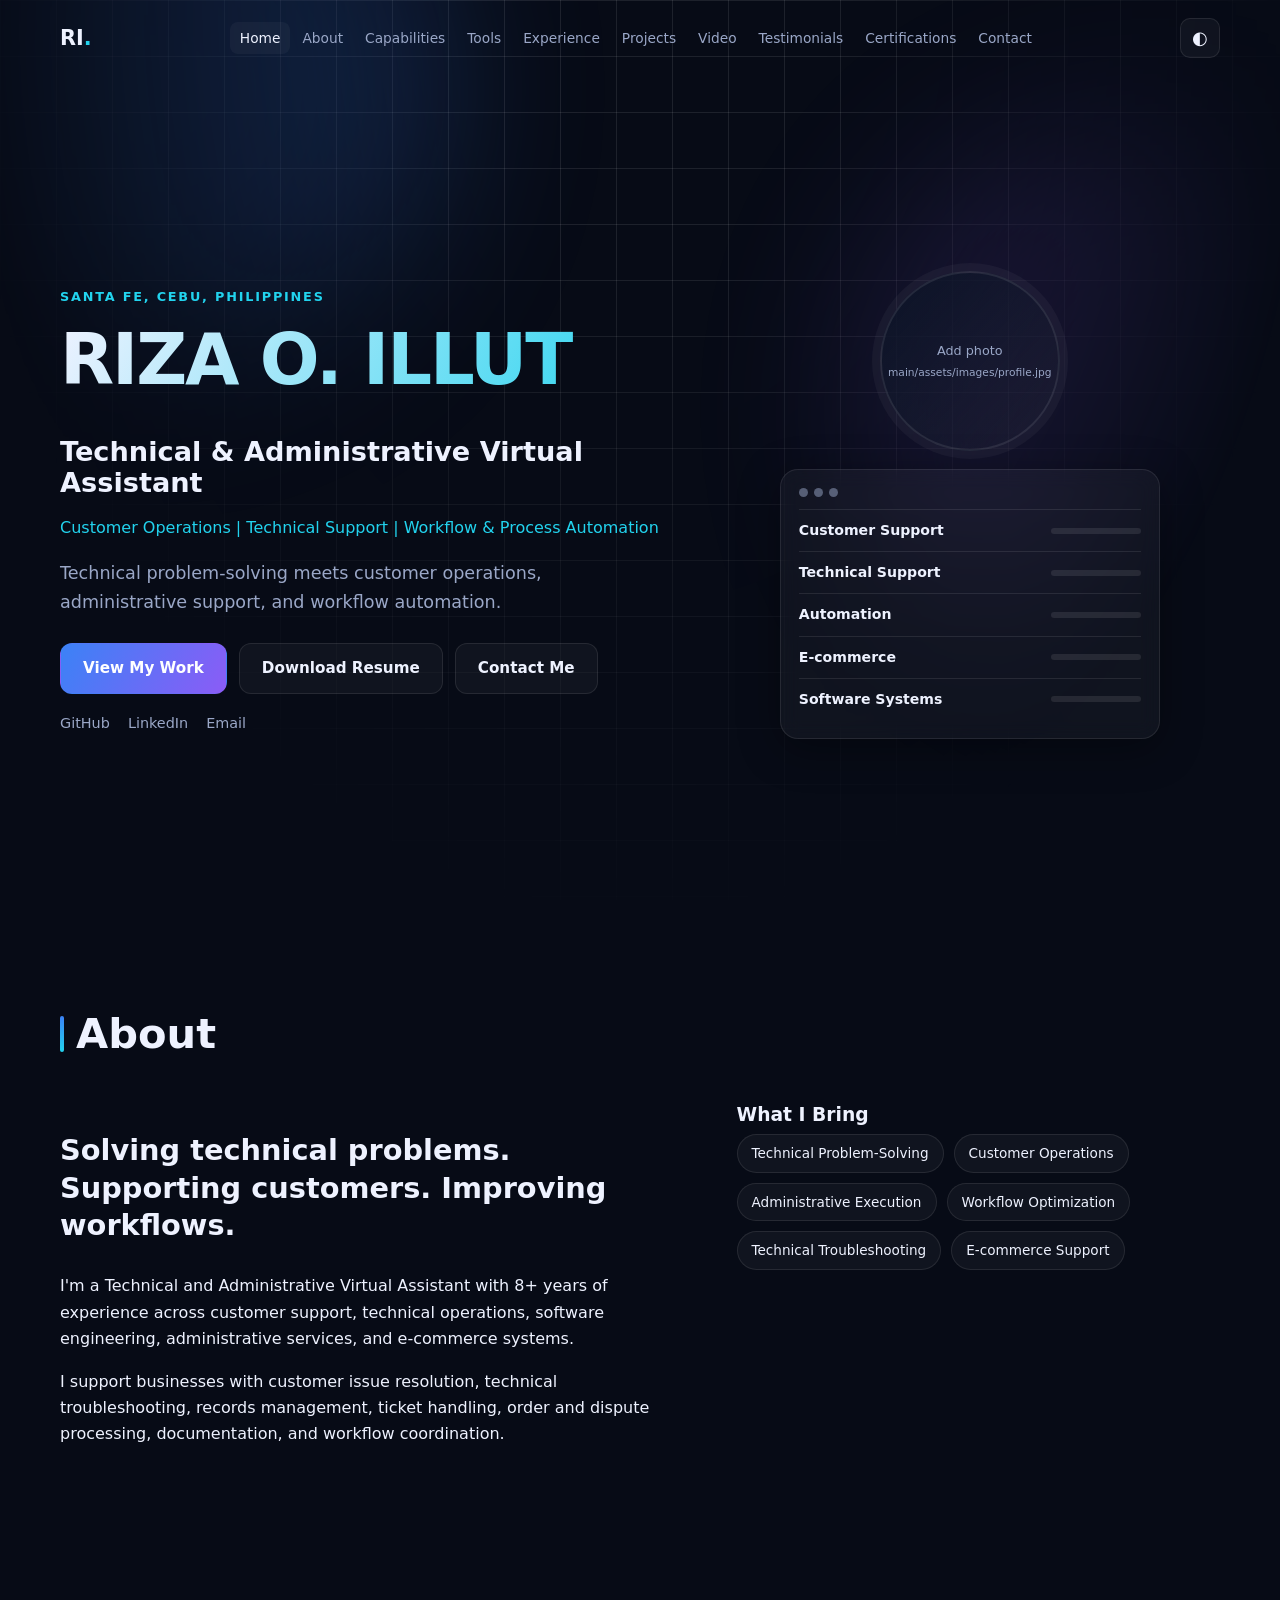
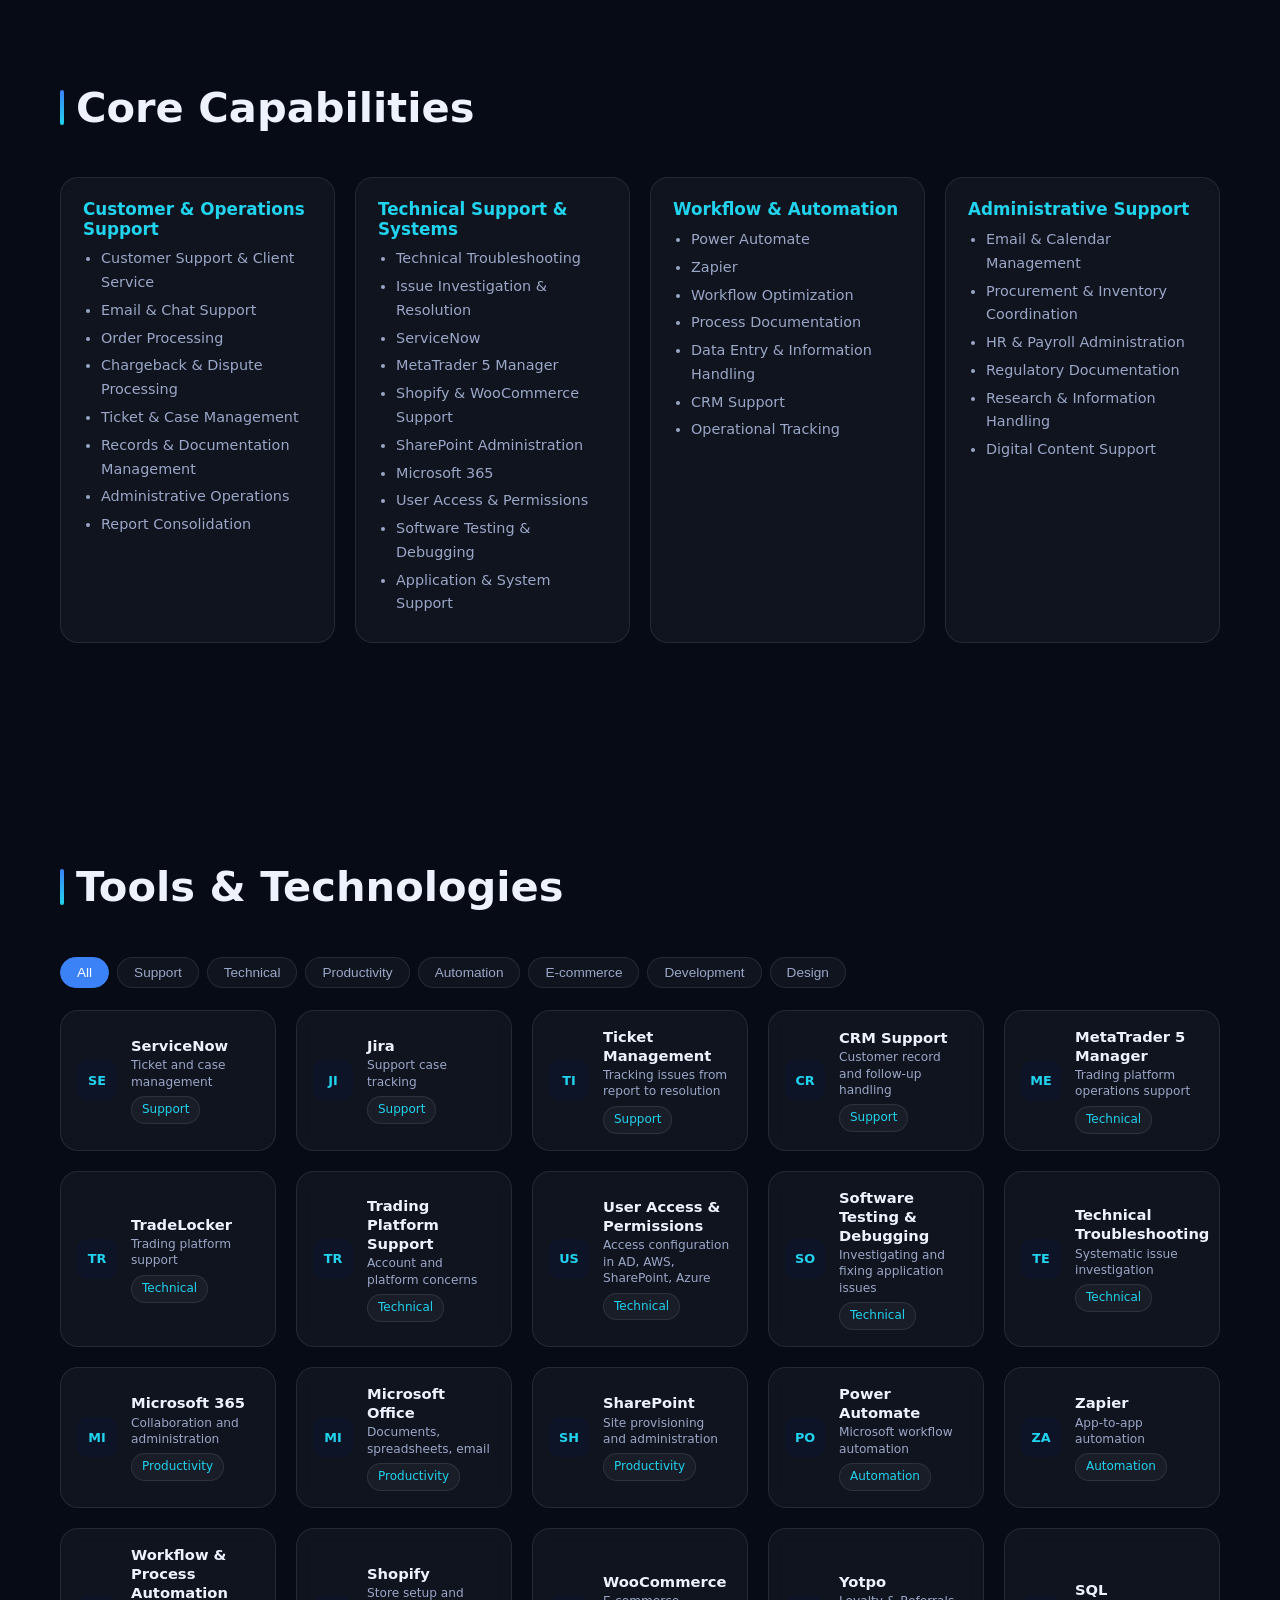
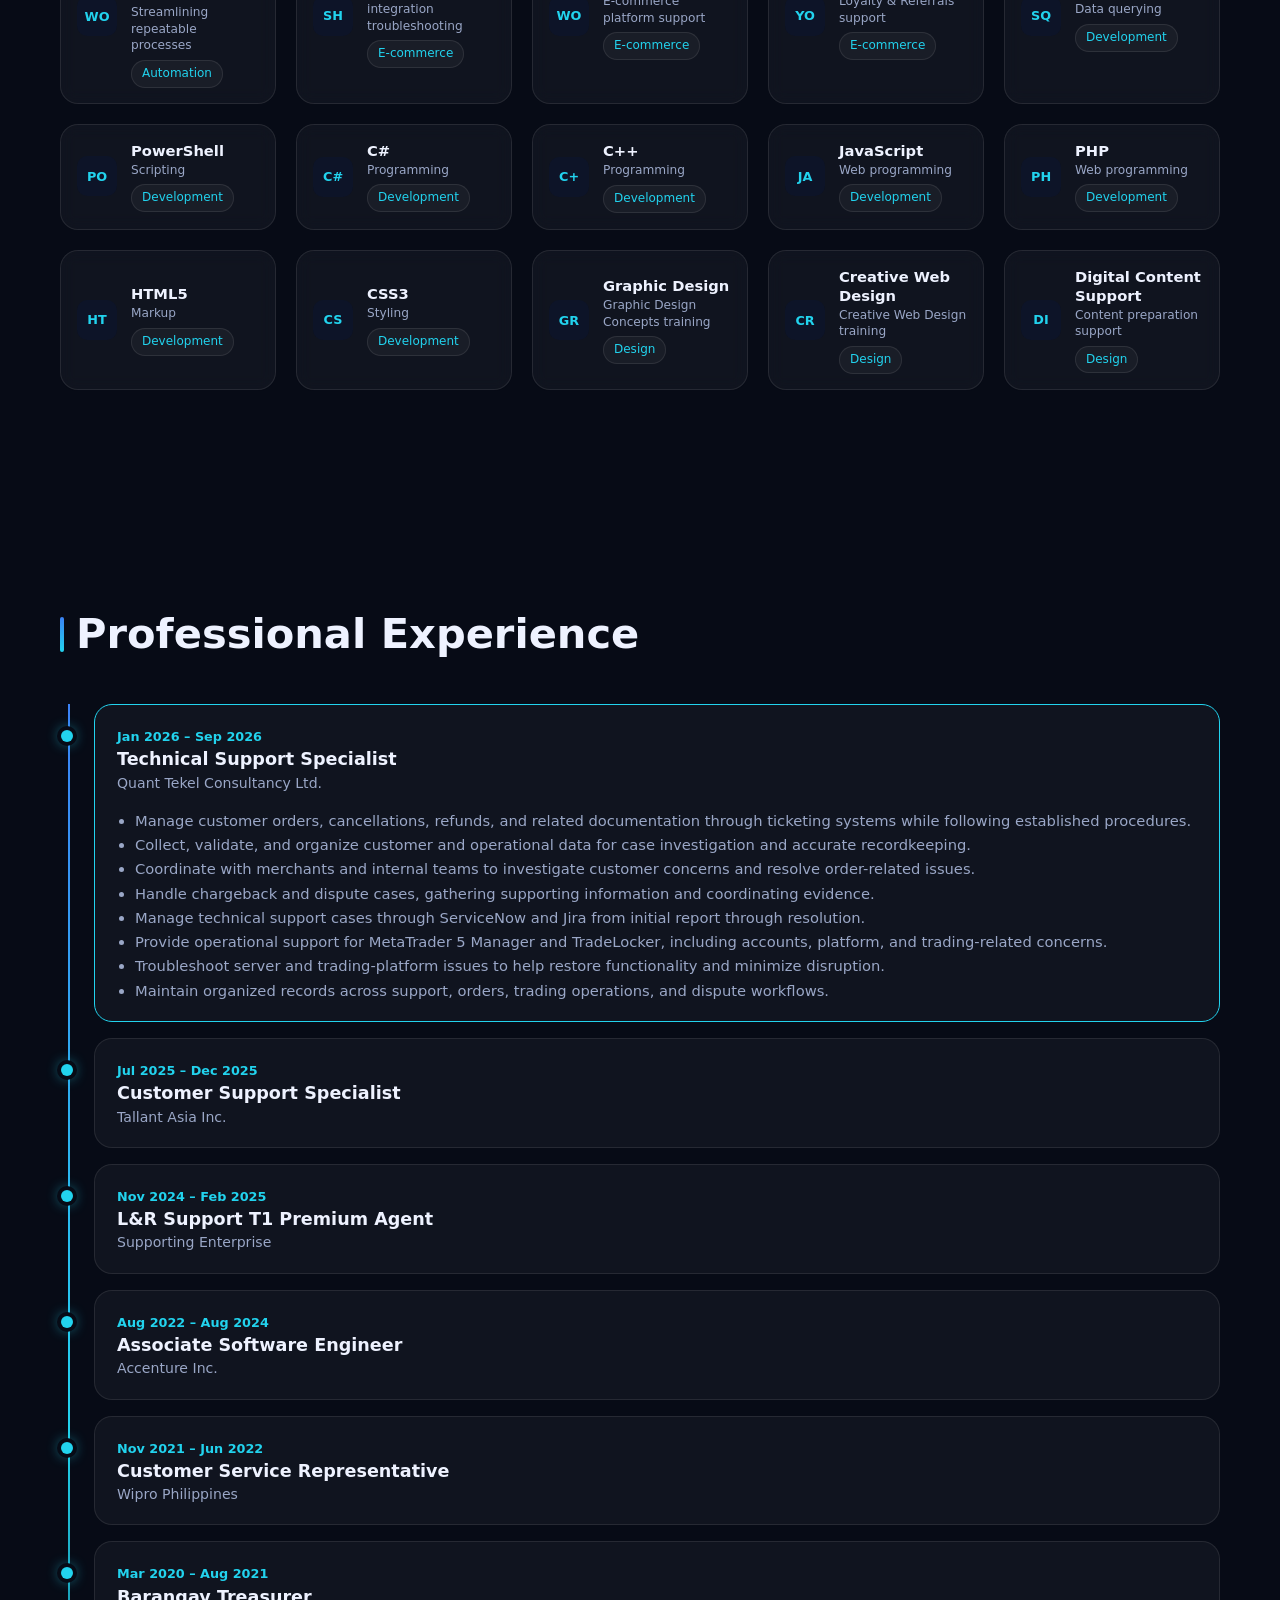
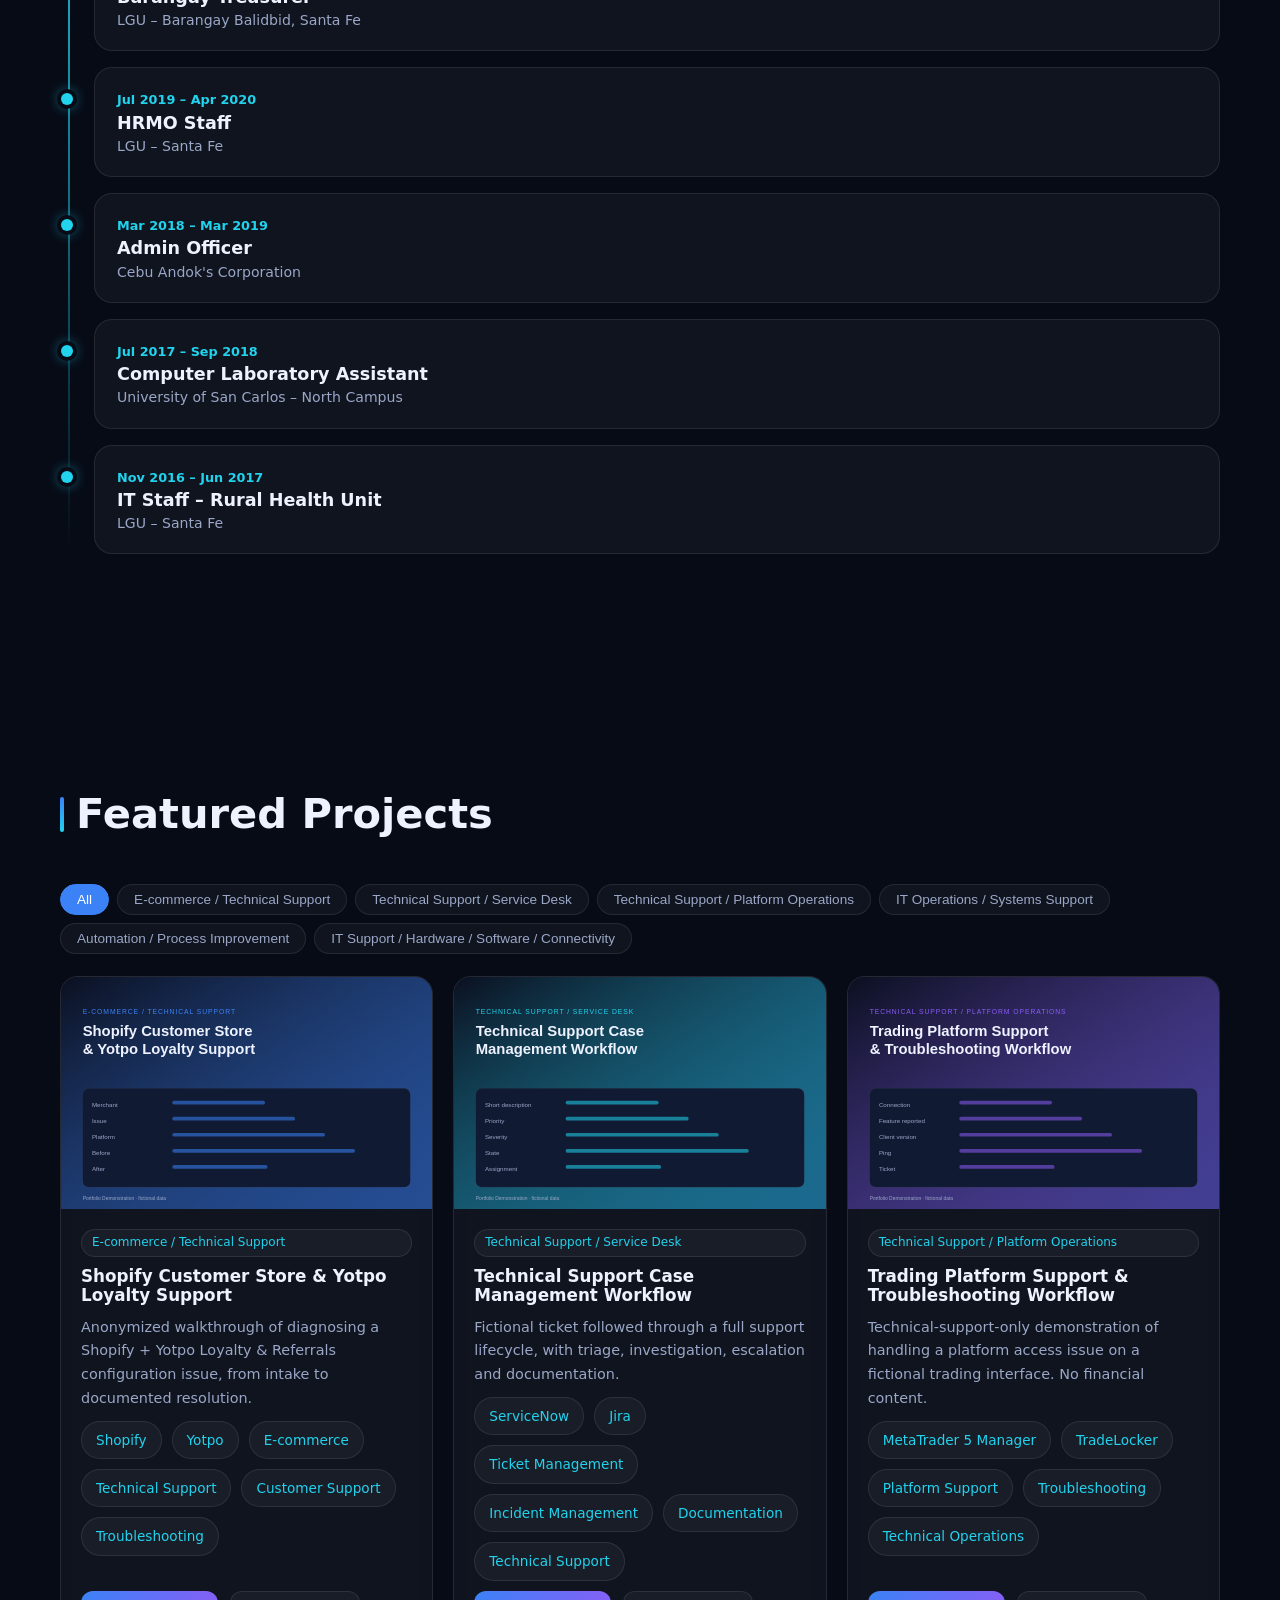
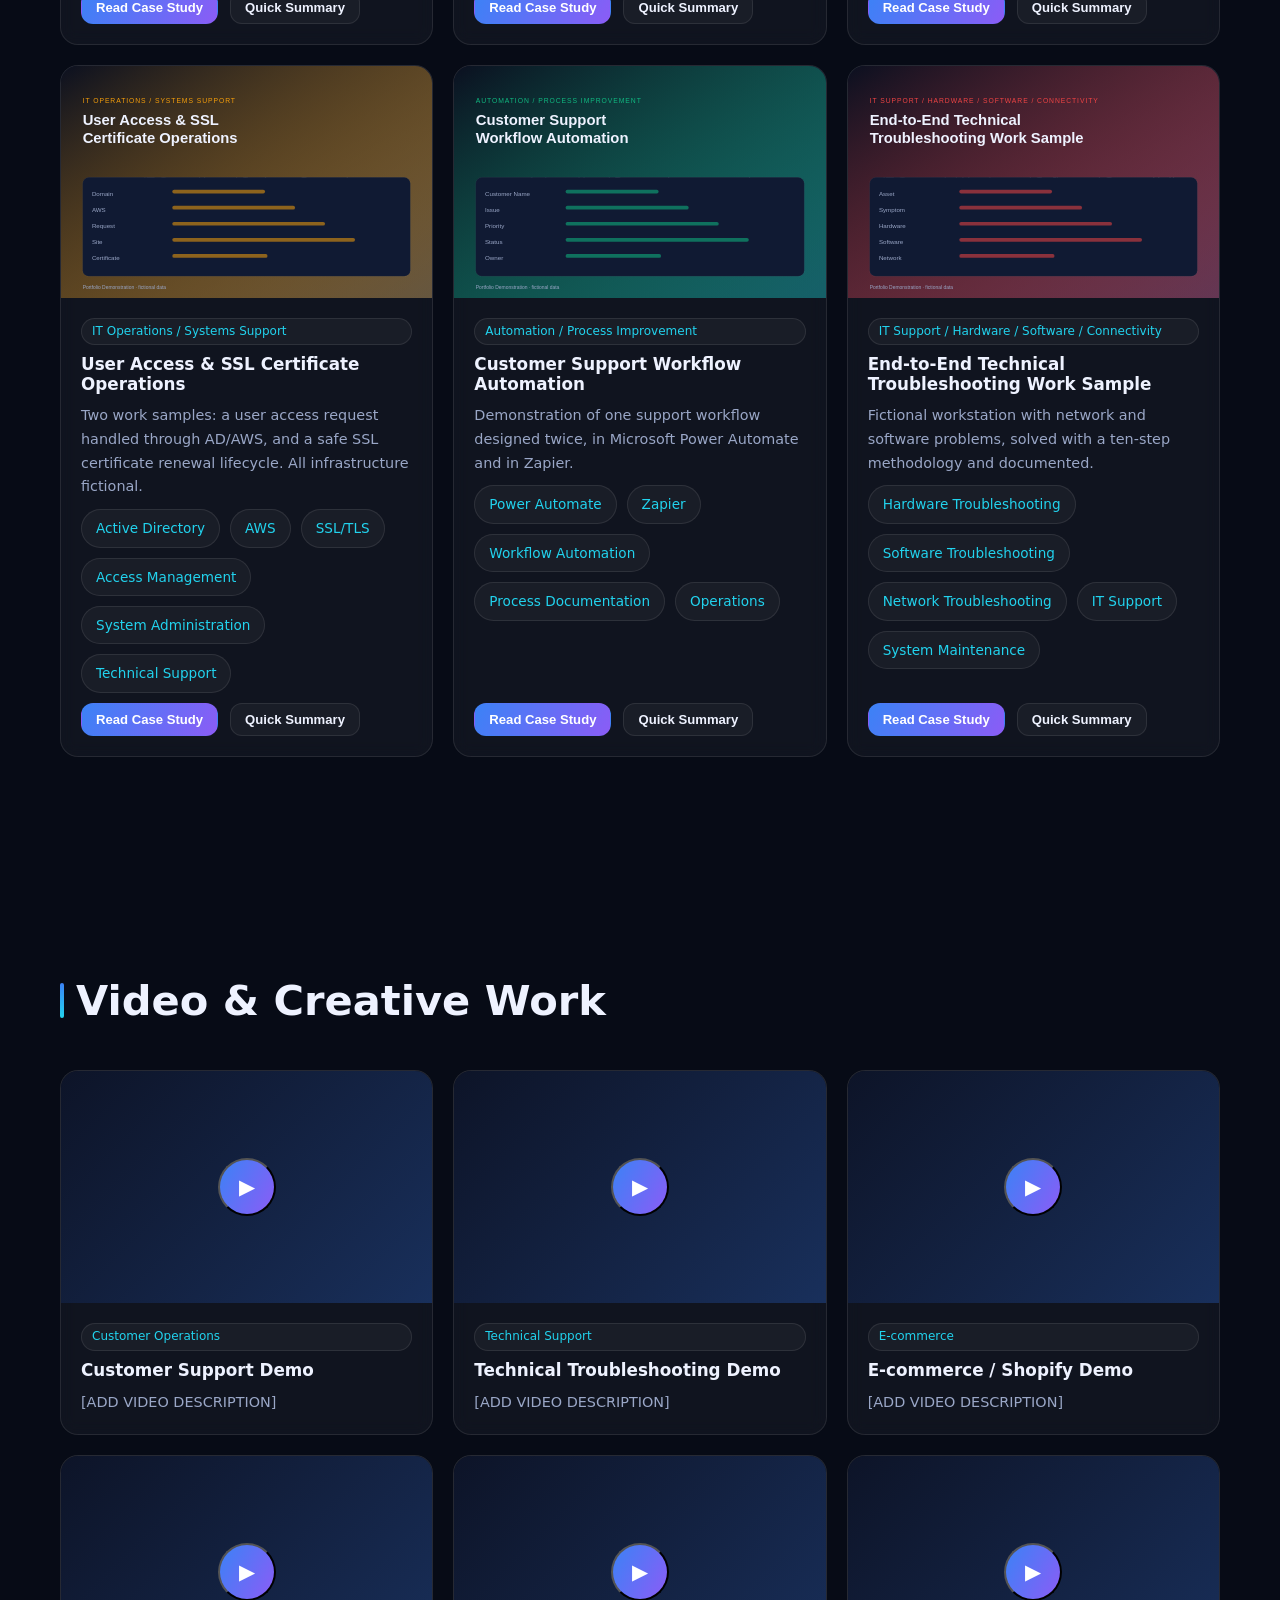
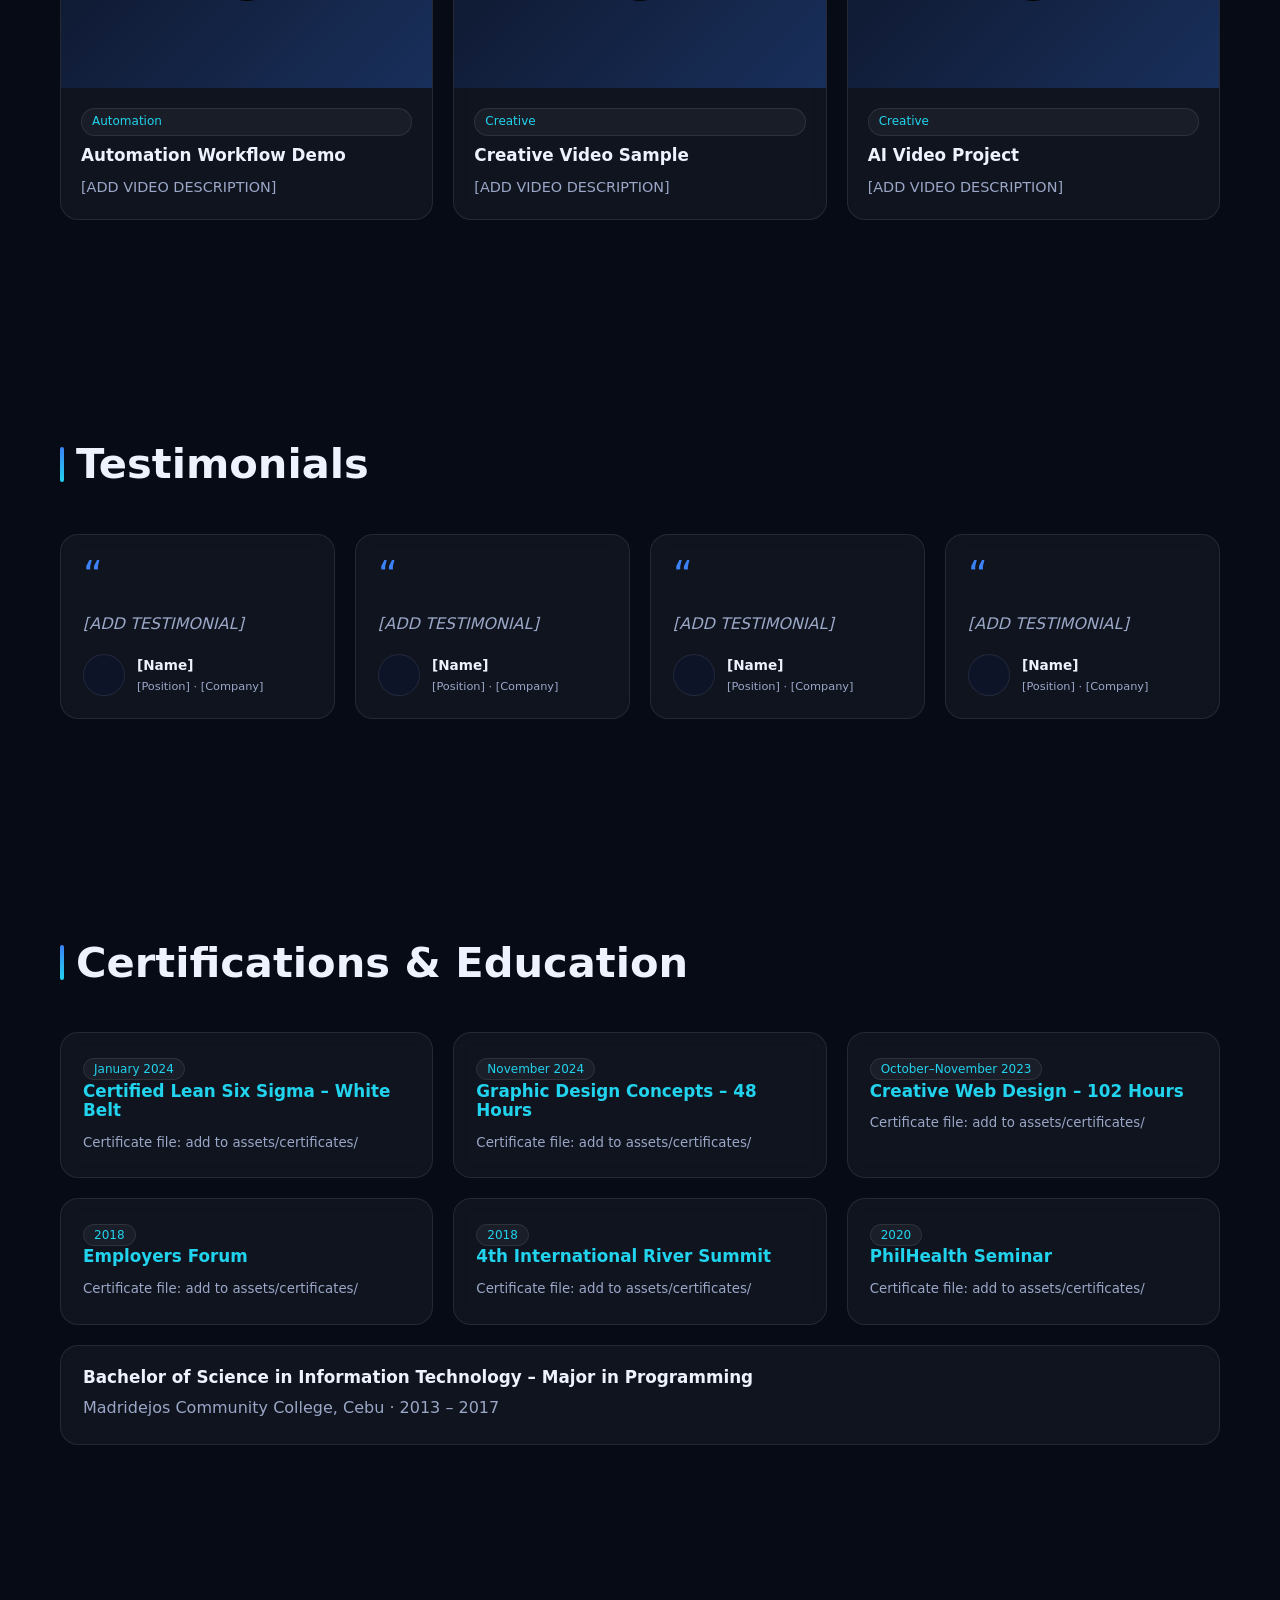
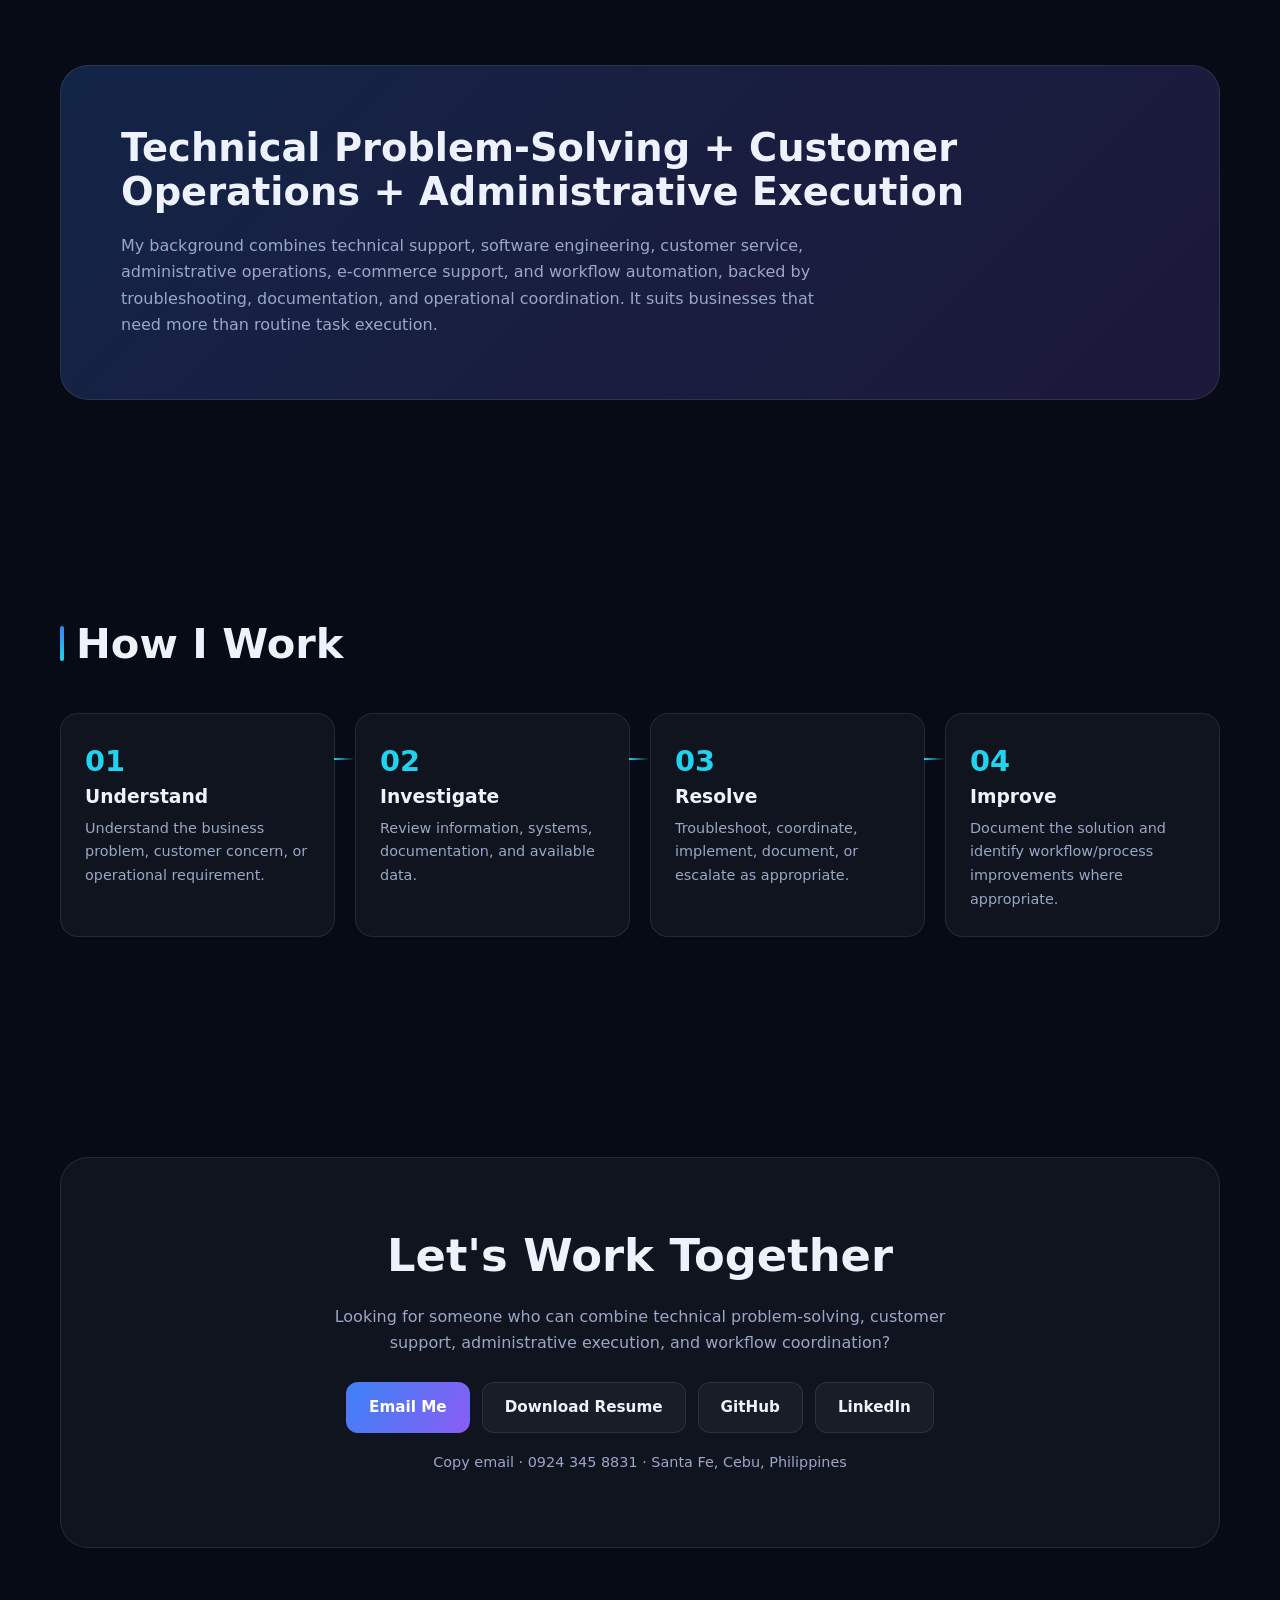
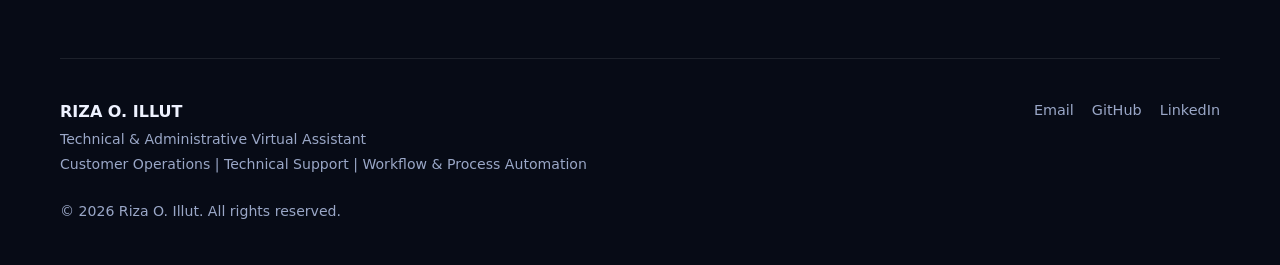
==== commit db6c8dbe: "Update index.html" ====
--- a/index.html
+++ b/index.html
@@ -120,7 +120,7 @@
     <div class="socials"><a data-social="github" target="_blank" rel="noopener">GitHub</a><a data-social="linkedin" target="_blank" rel="noopener">LinkedIn</a><a data-mail>Email</a></div>
   </div>
   <div class="hero-visual reveal" aria-hidden="true">
-    <div class="photo"><img data-photo alt="Portrait of Riza O. Illut"><span>Add photo<br><small>assets/images/profile.jpg</small></span></div>
+    <div class="photo"><img data-photo alt="Portrait of Riza O. Illut"><span>Add photo<br><small>main/assets/images/profile.jpg</small></span></div>
     <div class="dash">
       <div class="dots"><i></i><i></i><i></i></div>
       <div class="row"><b>Customer Support</b><em class="bar"></em></div>
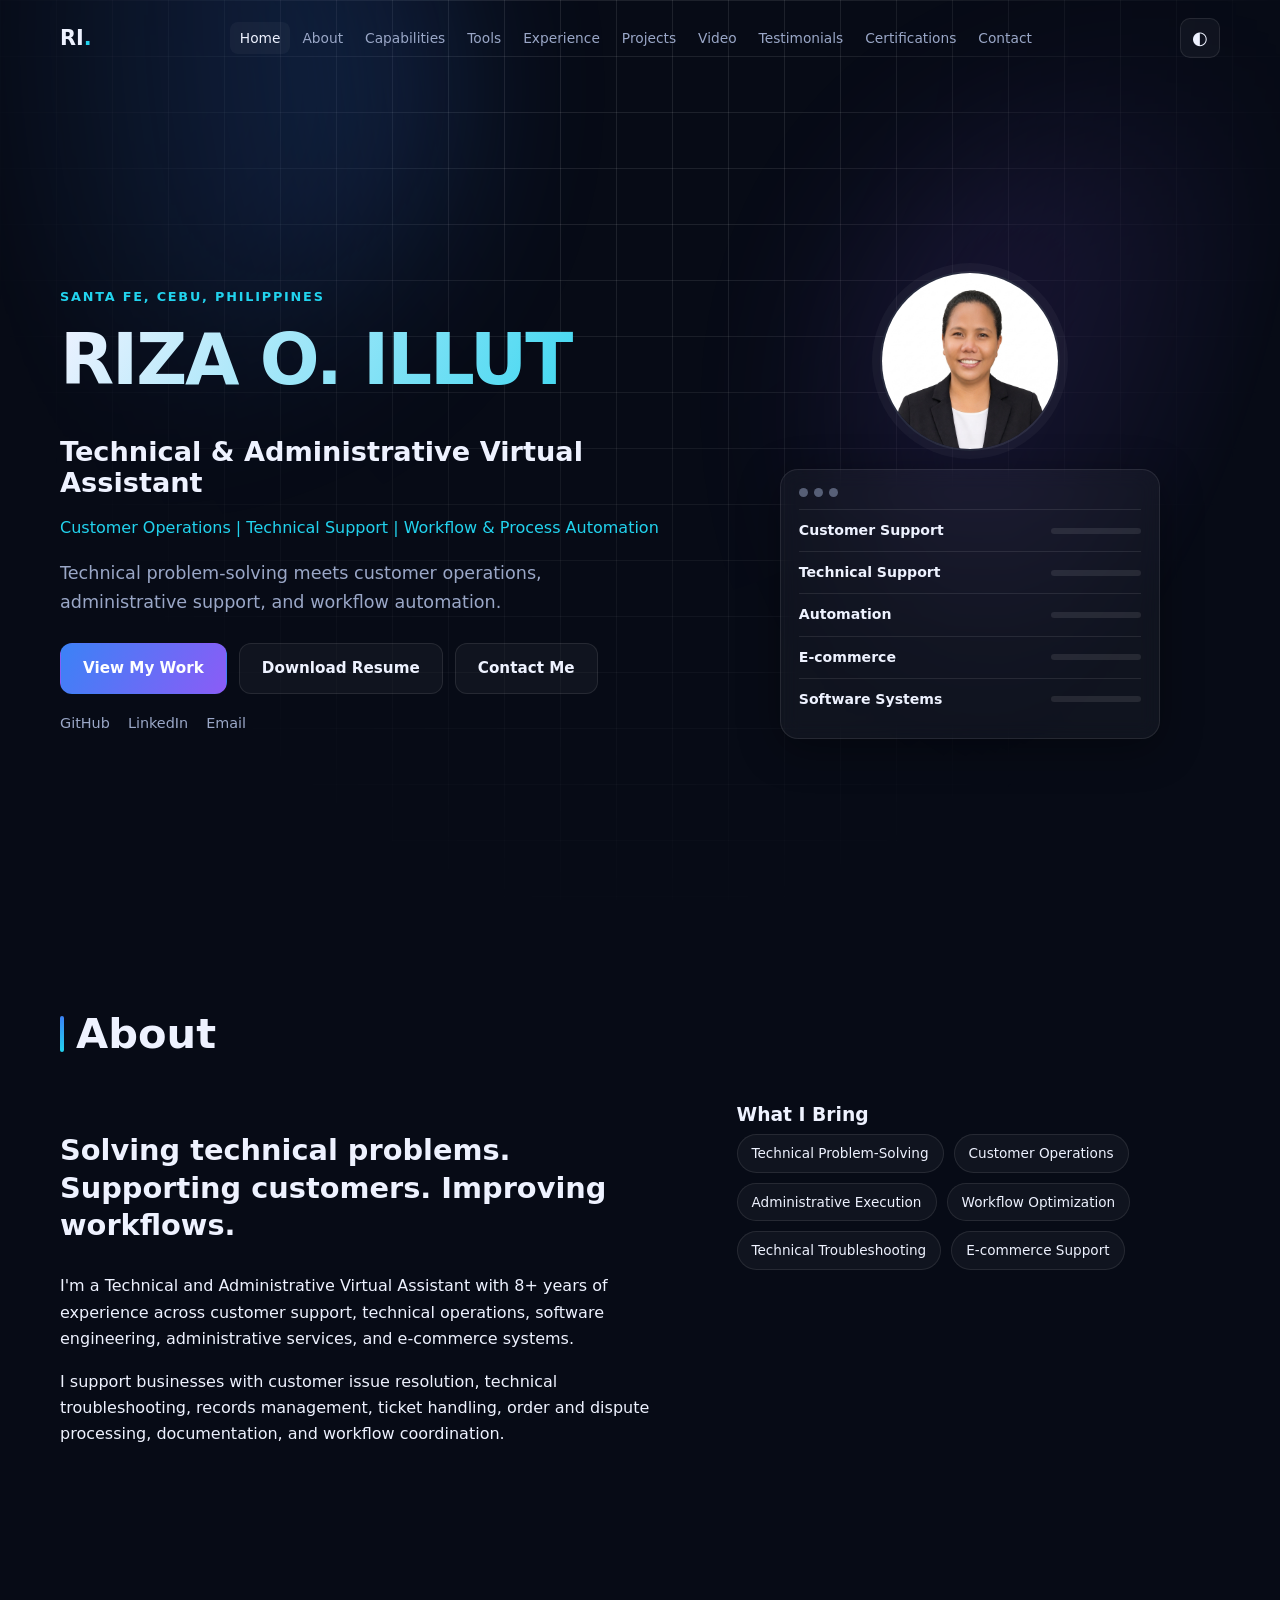
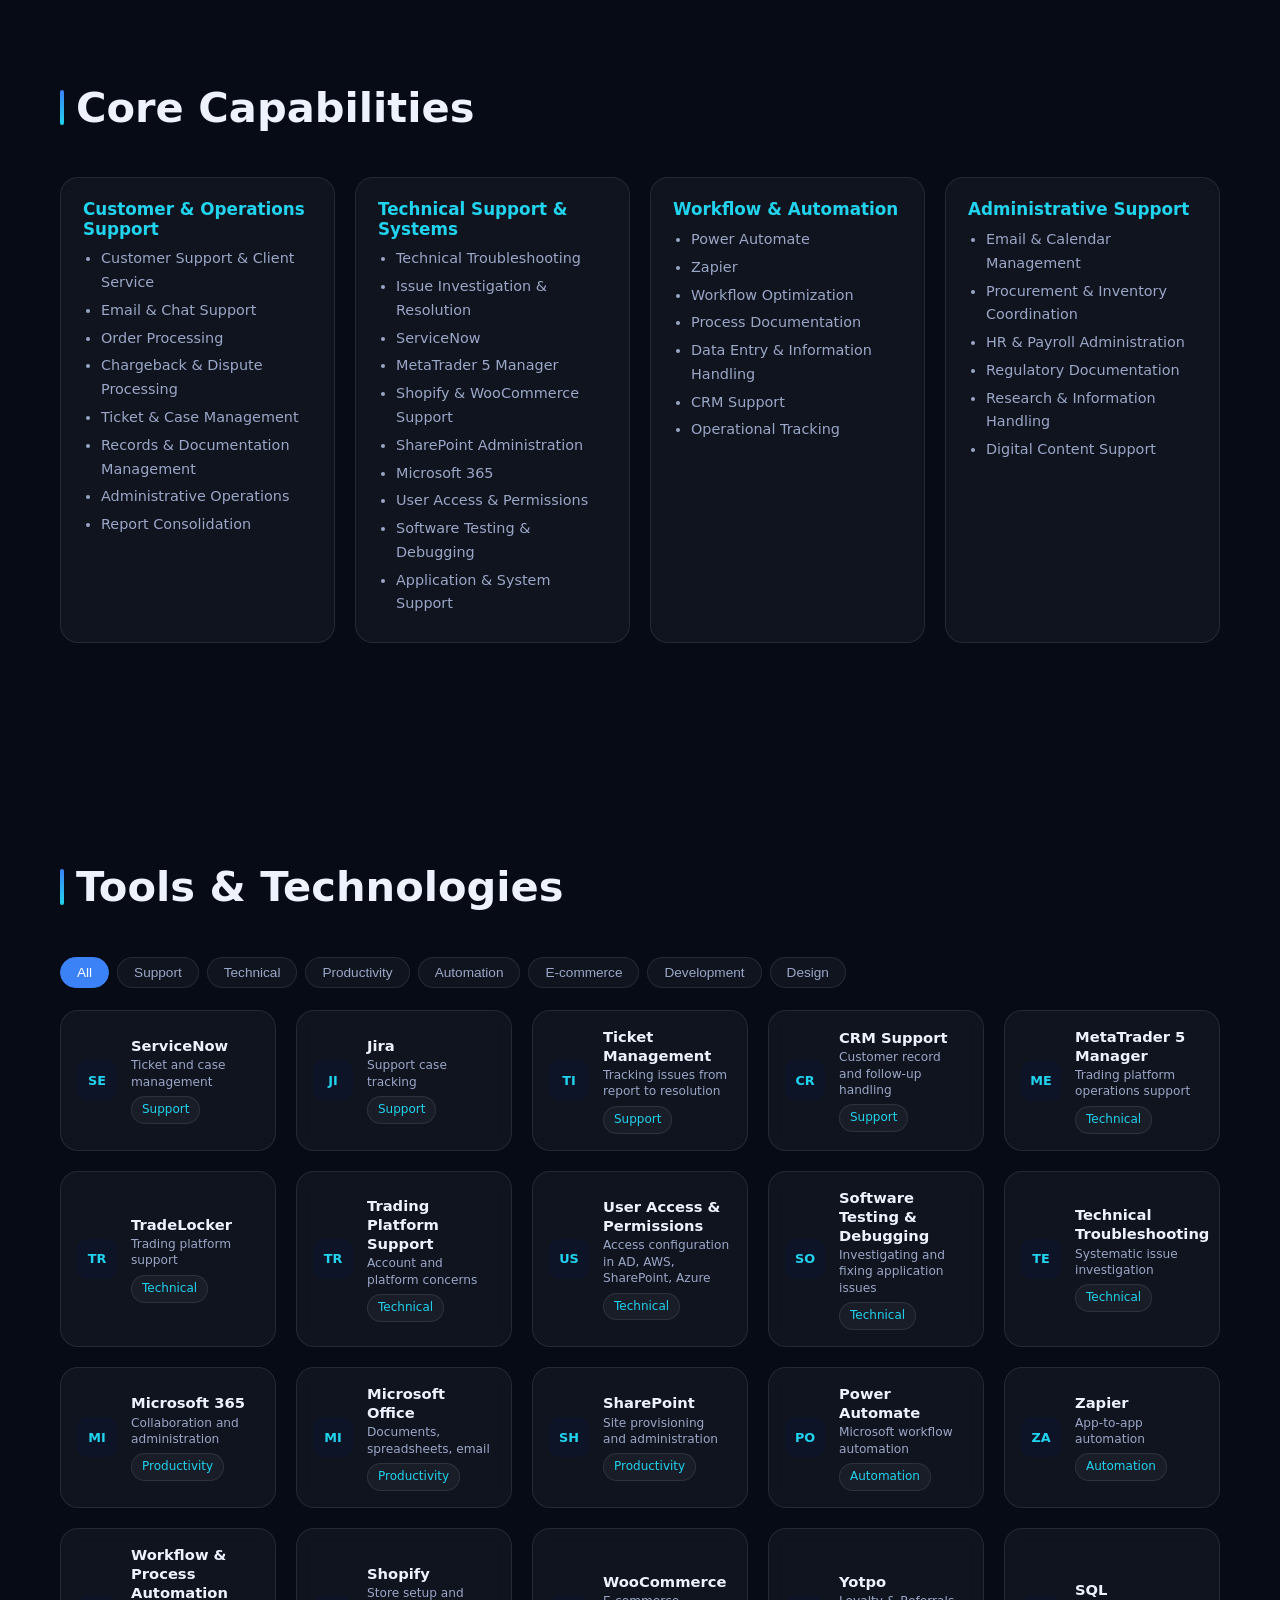
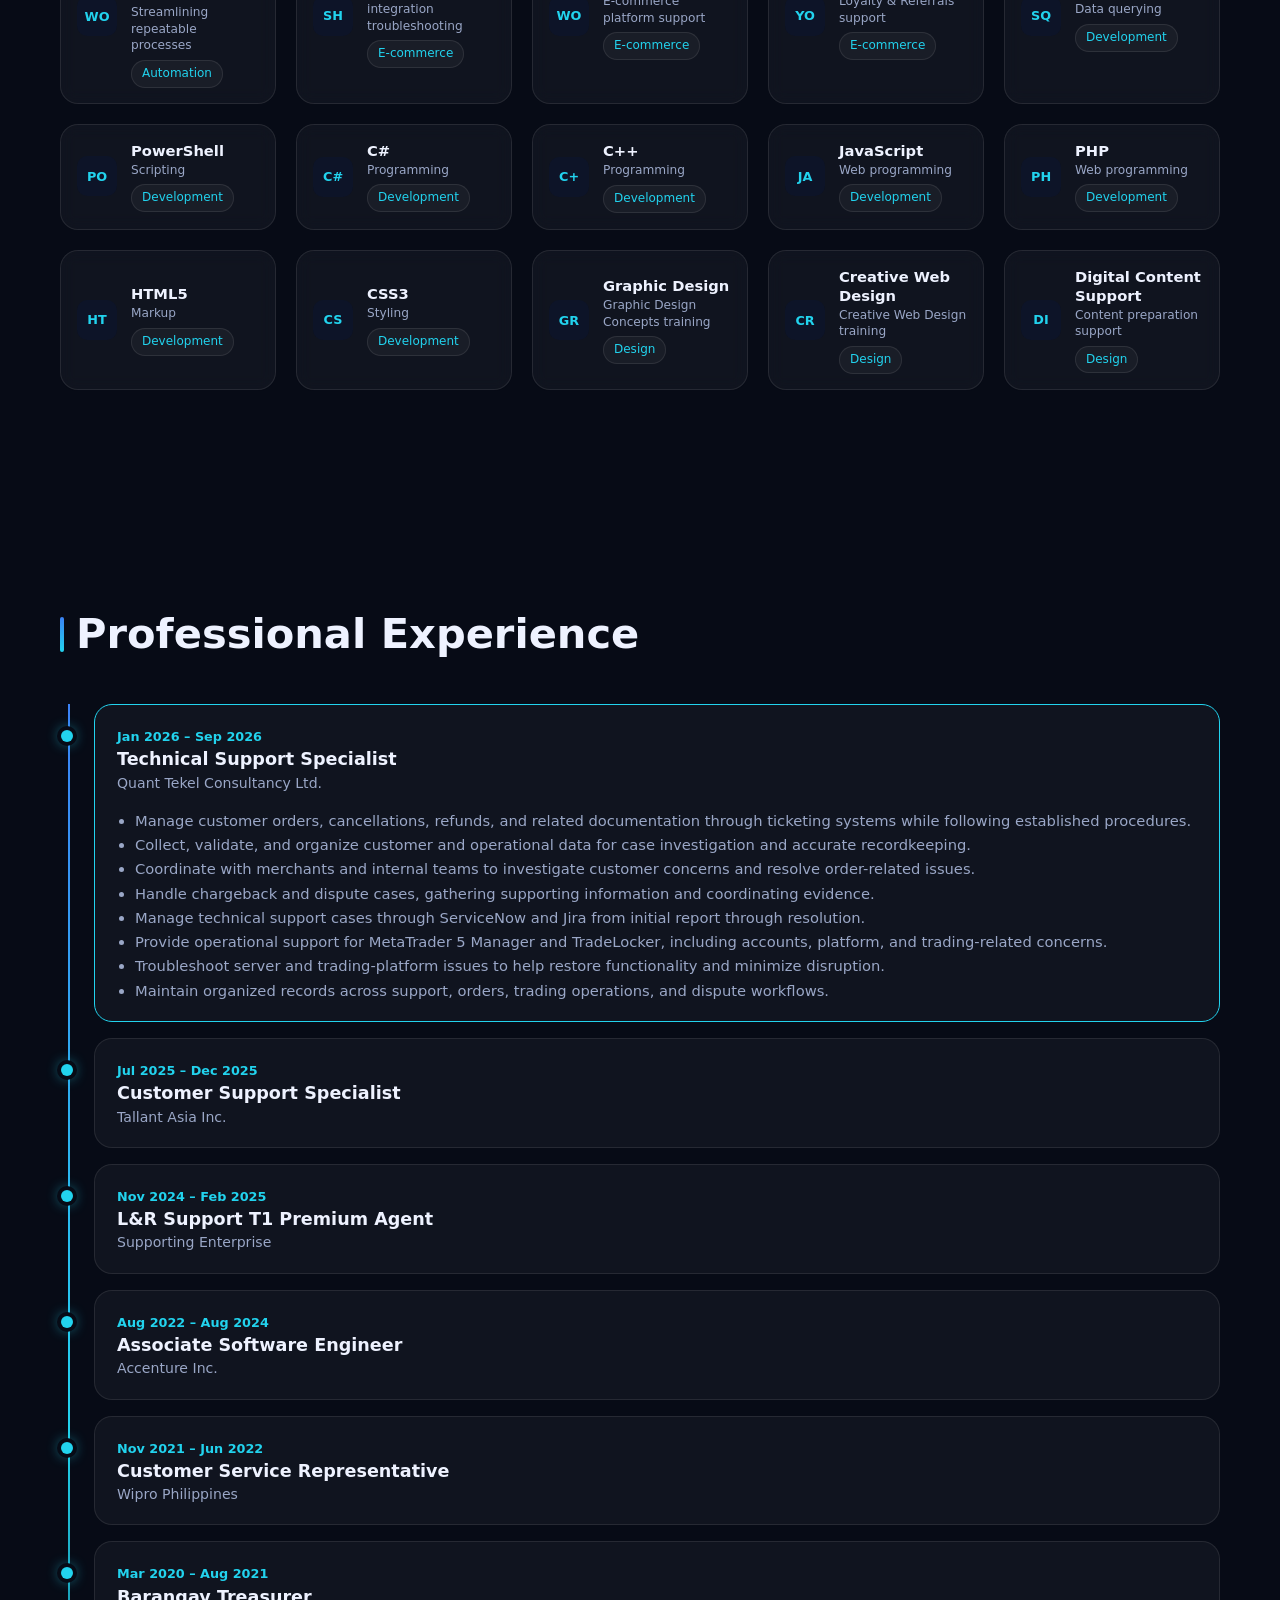
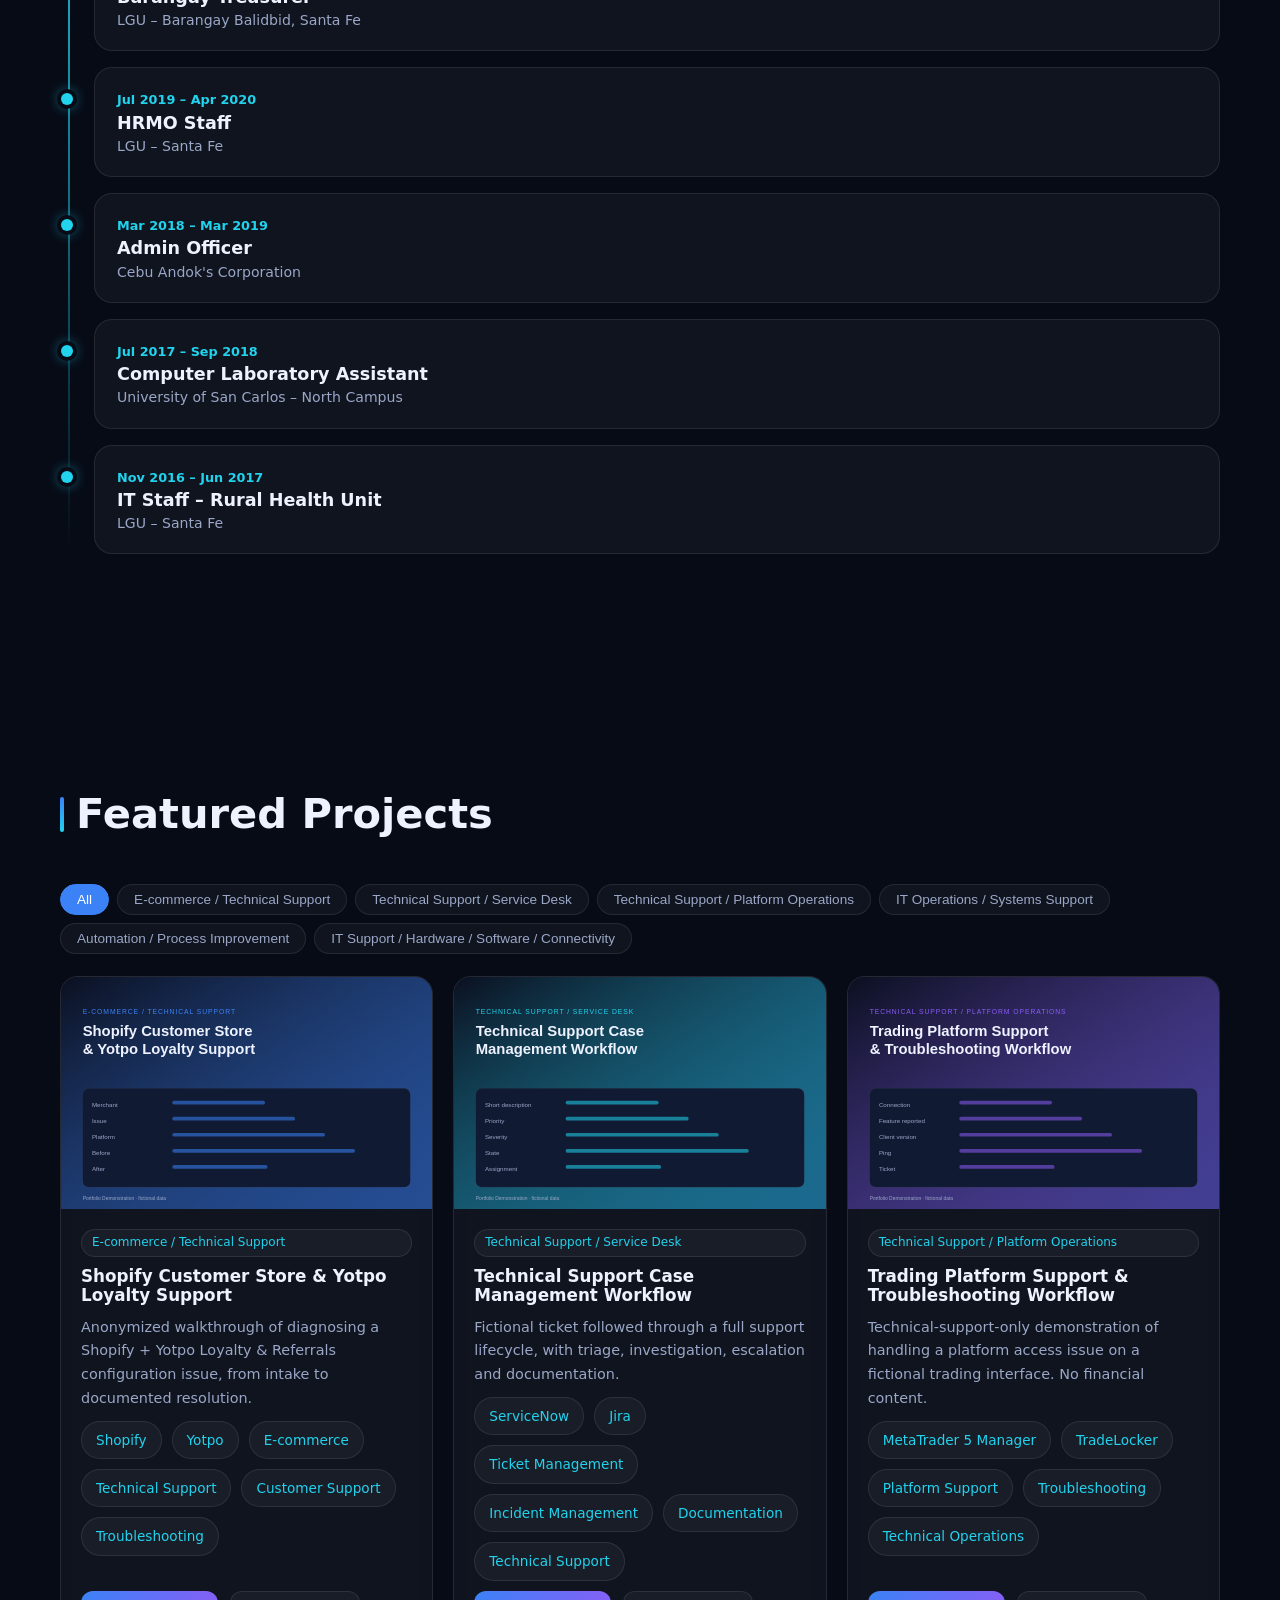
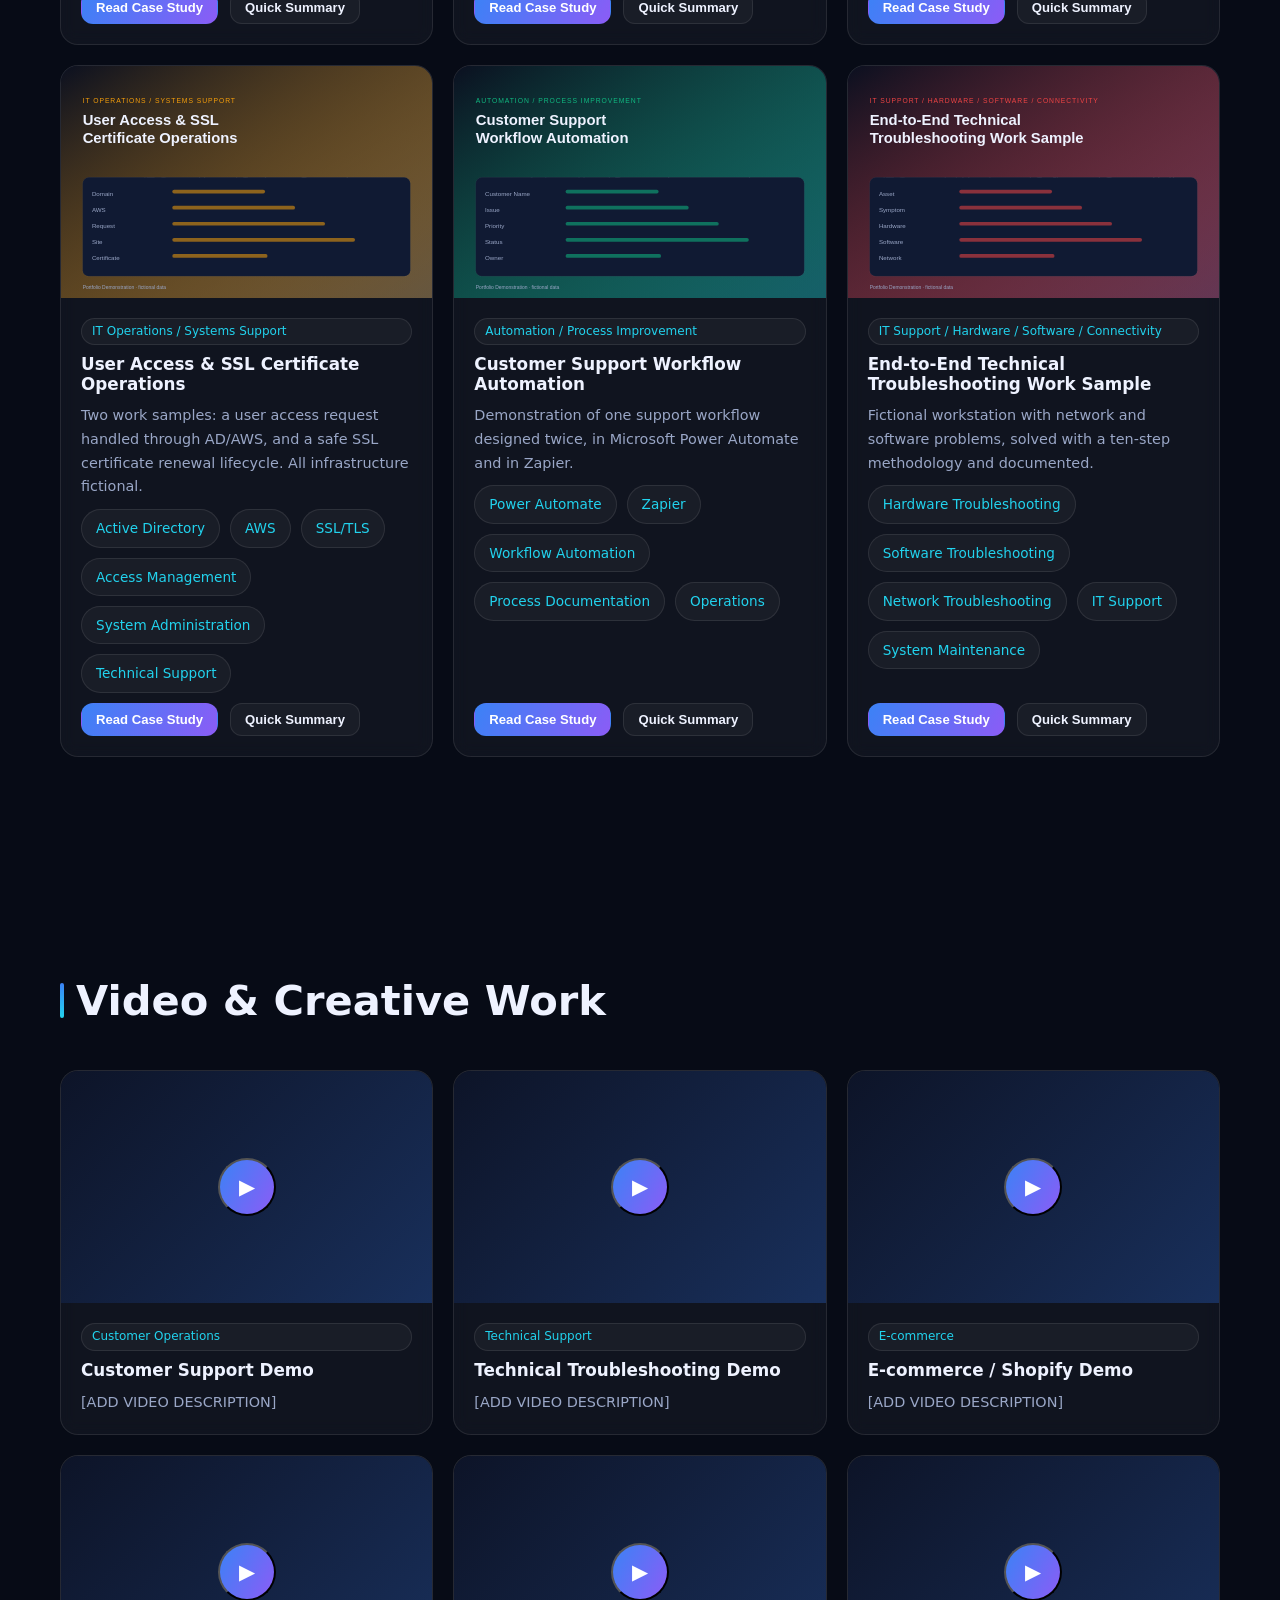
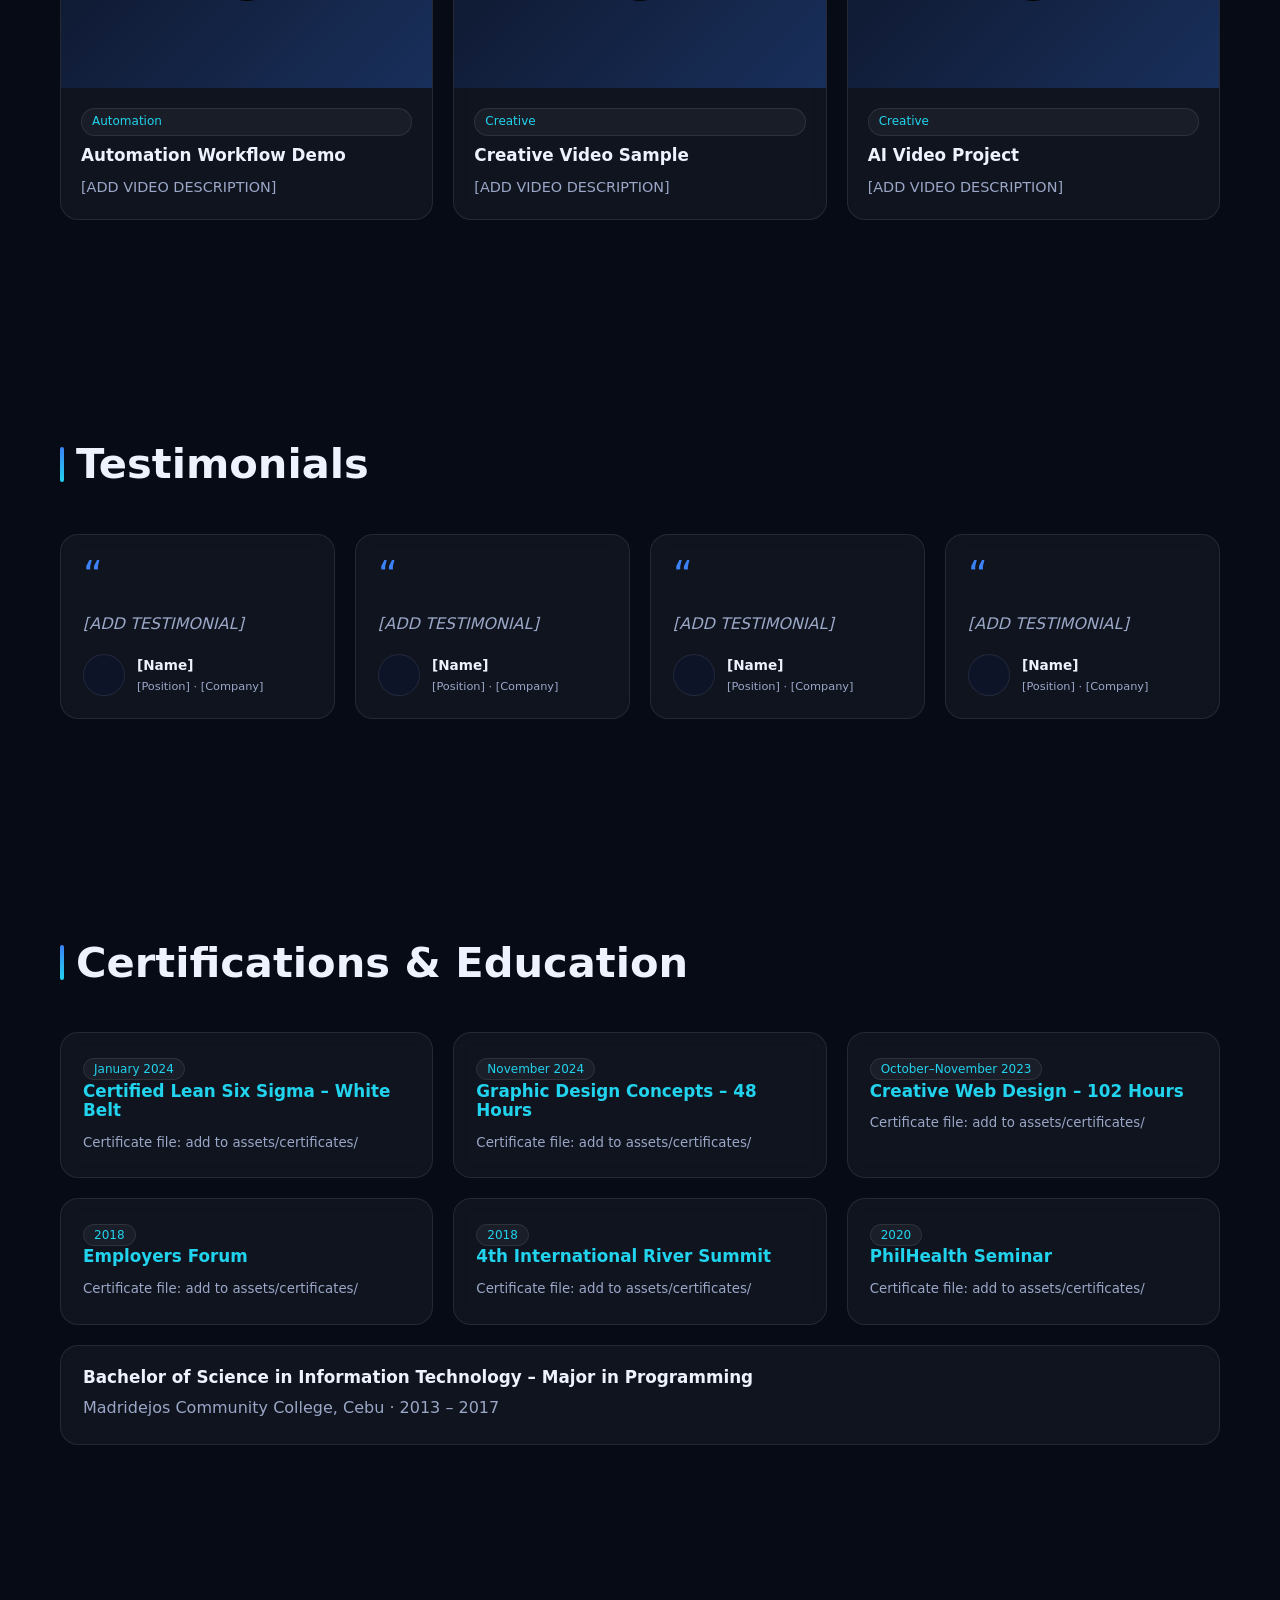
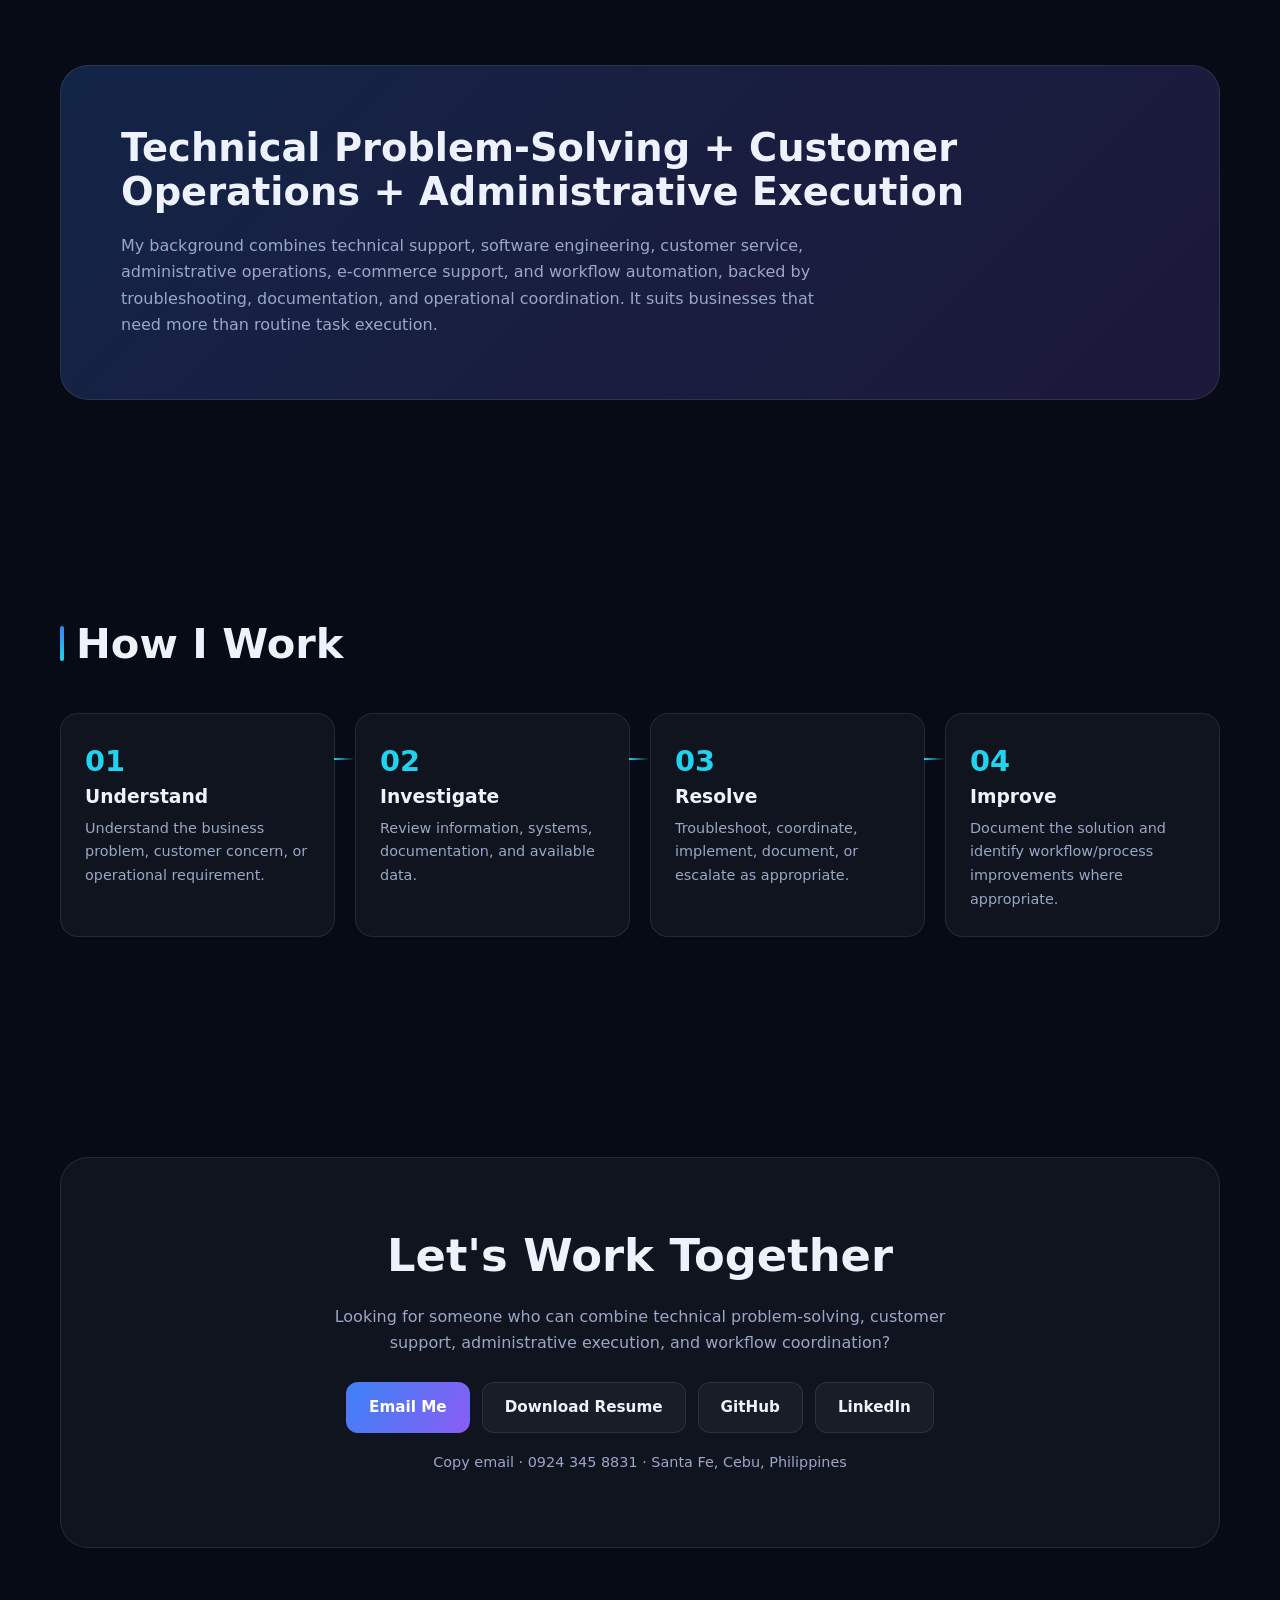
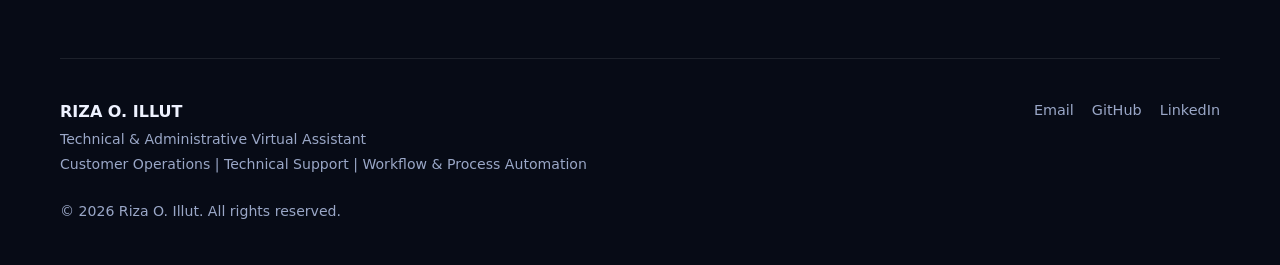
==== commit cec91a12: "Update index.html" ====
--- a/index.html
+++ b/index.html
@@ -2,7 +2,7 @@
 <html lang="en" data-theme="dark">
 <head>
 <meta charset="utf-8"><meta name="viewport" content="width=device-width,initial-scale=1">
-<title>Riza O. Illut | Technical &amp; Administrative Virtual Assistant</title>
+<title>Riza O. Illut | Technical &amp; Administrative Virtual assets/images/Profile.jpgAssistant</title>
 <meta name="description" content="Technical & Administrative Virtual Assistant specializing in customer operations, technical support, e-commerce systems, workflow automation, and administrative support.">
 <meta property="og:type" content="website"><meta property="og:title" content="Riza O. Illut | Technical & Administrative Virtual Assistant">
 <meta property="og:description" content="Customer operations, technical support, e-commerce systems, workflow automation, and administrative support.">
@@ -120,7 +120,7 @@
     <div class="socials"><a data-social="github" target="_blank" rel="noopener">GitHub</a><a data-social="linkedin" target="_blank" rel="noopener">LinkedIn</a><a data-mail>Email</a></div>
   </div>
   <div class="hero-visual reveal" aria-hidden="true">
-    <div class="photo"><img data-photo alt="Portrait of Riza O. Illut"><span>Add photo<br><small>main/assets/images/profile.jpg</small></span></div>
+    <div class="photo"><img data-photo alt="Portrait of Riza O. Illut"><span>Add photo<br><small>assets/images/Profile.jpg</small></span></div>
     <div class="dash">
       <div class="dots"><i></i><i></i><i></i></div>
       <div class="row"><b>Customer Support</b><em class="bar"></em></div>
@@ -190,7 +190,7 @@
   github: "YOUR_GITHUB_URL",     // e.g. https://github.com/yourname
   linkedin: "YOUR_LINKEDIN_URL", // e.g. https://linkedin.com/in/yourname
   resume: "assets/resume/Riza_Illut_Resume.pdf",
-  photo: "assets/images/profile.jpg"
+  photo: "assets/images/Profile.jpg"
 };
 
 const capabilities = [
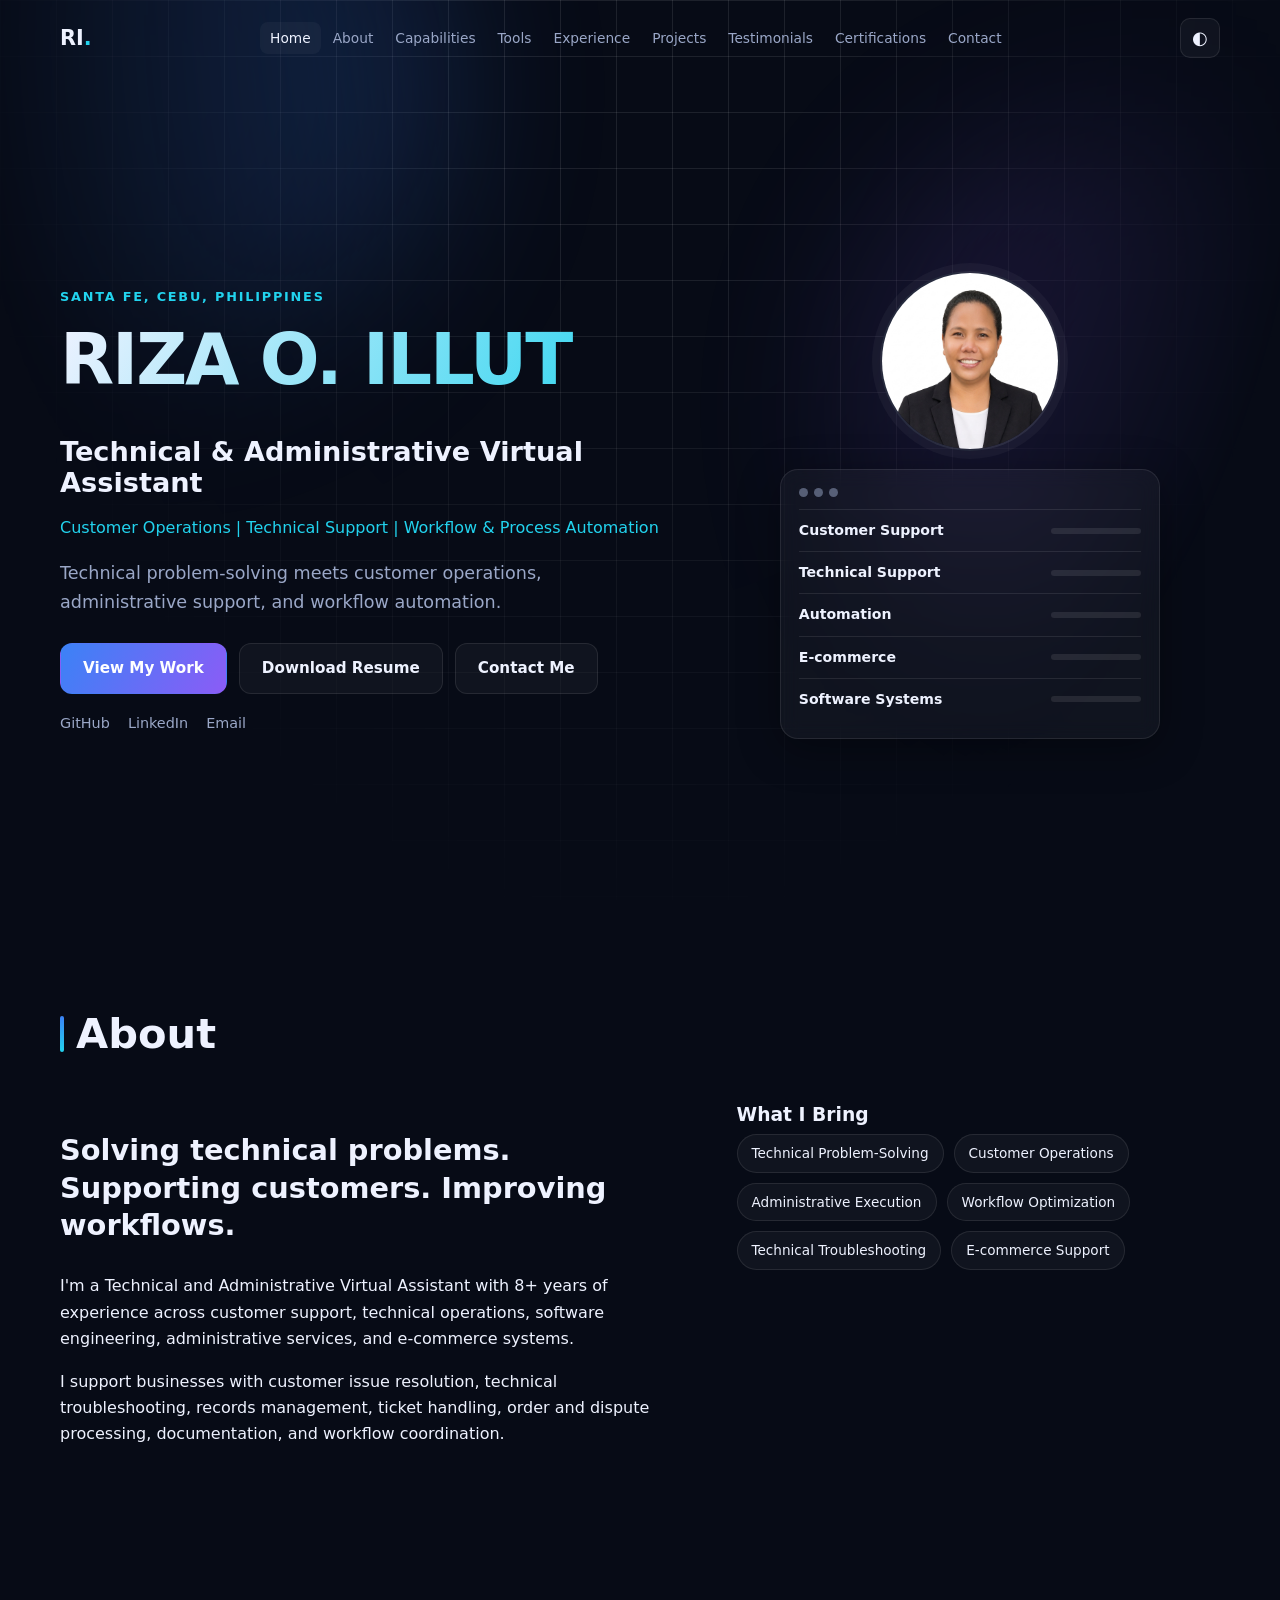
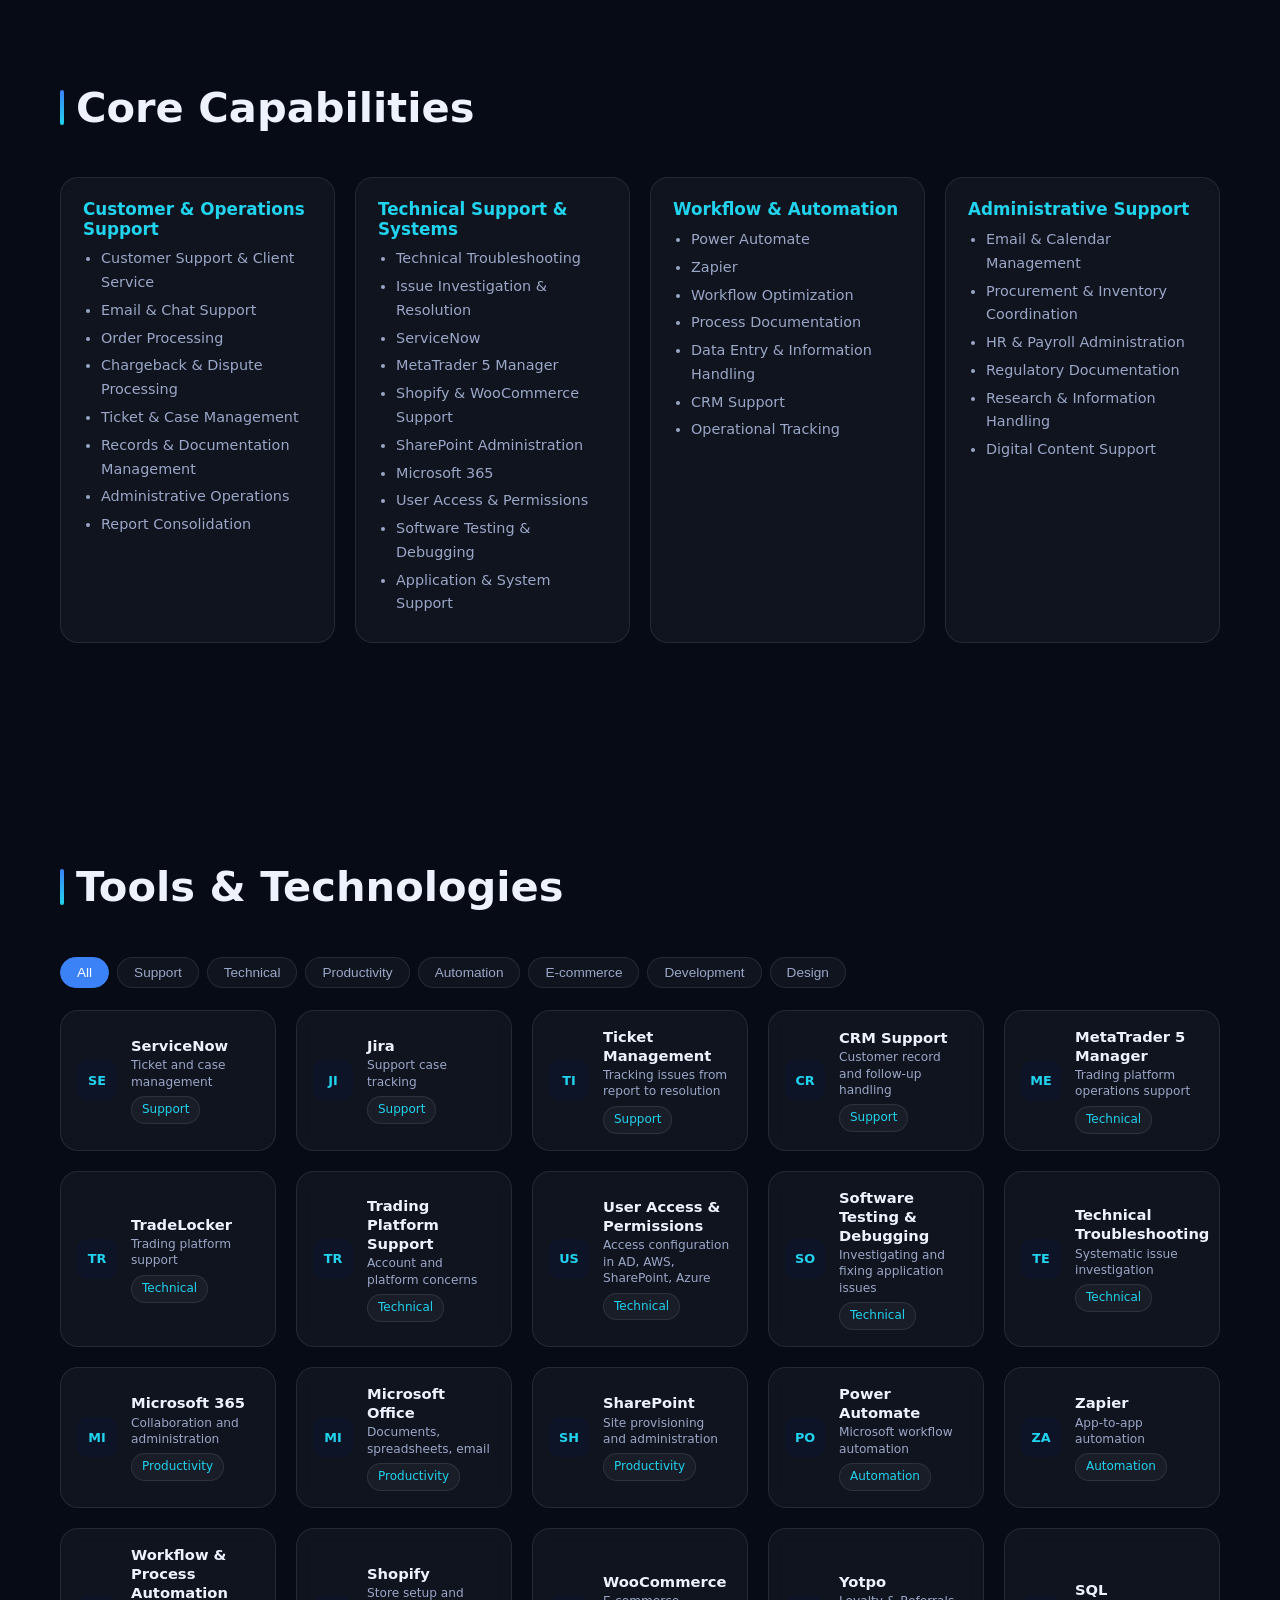
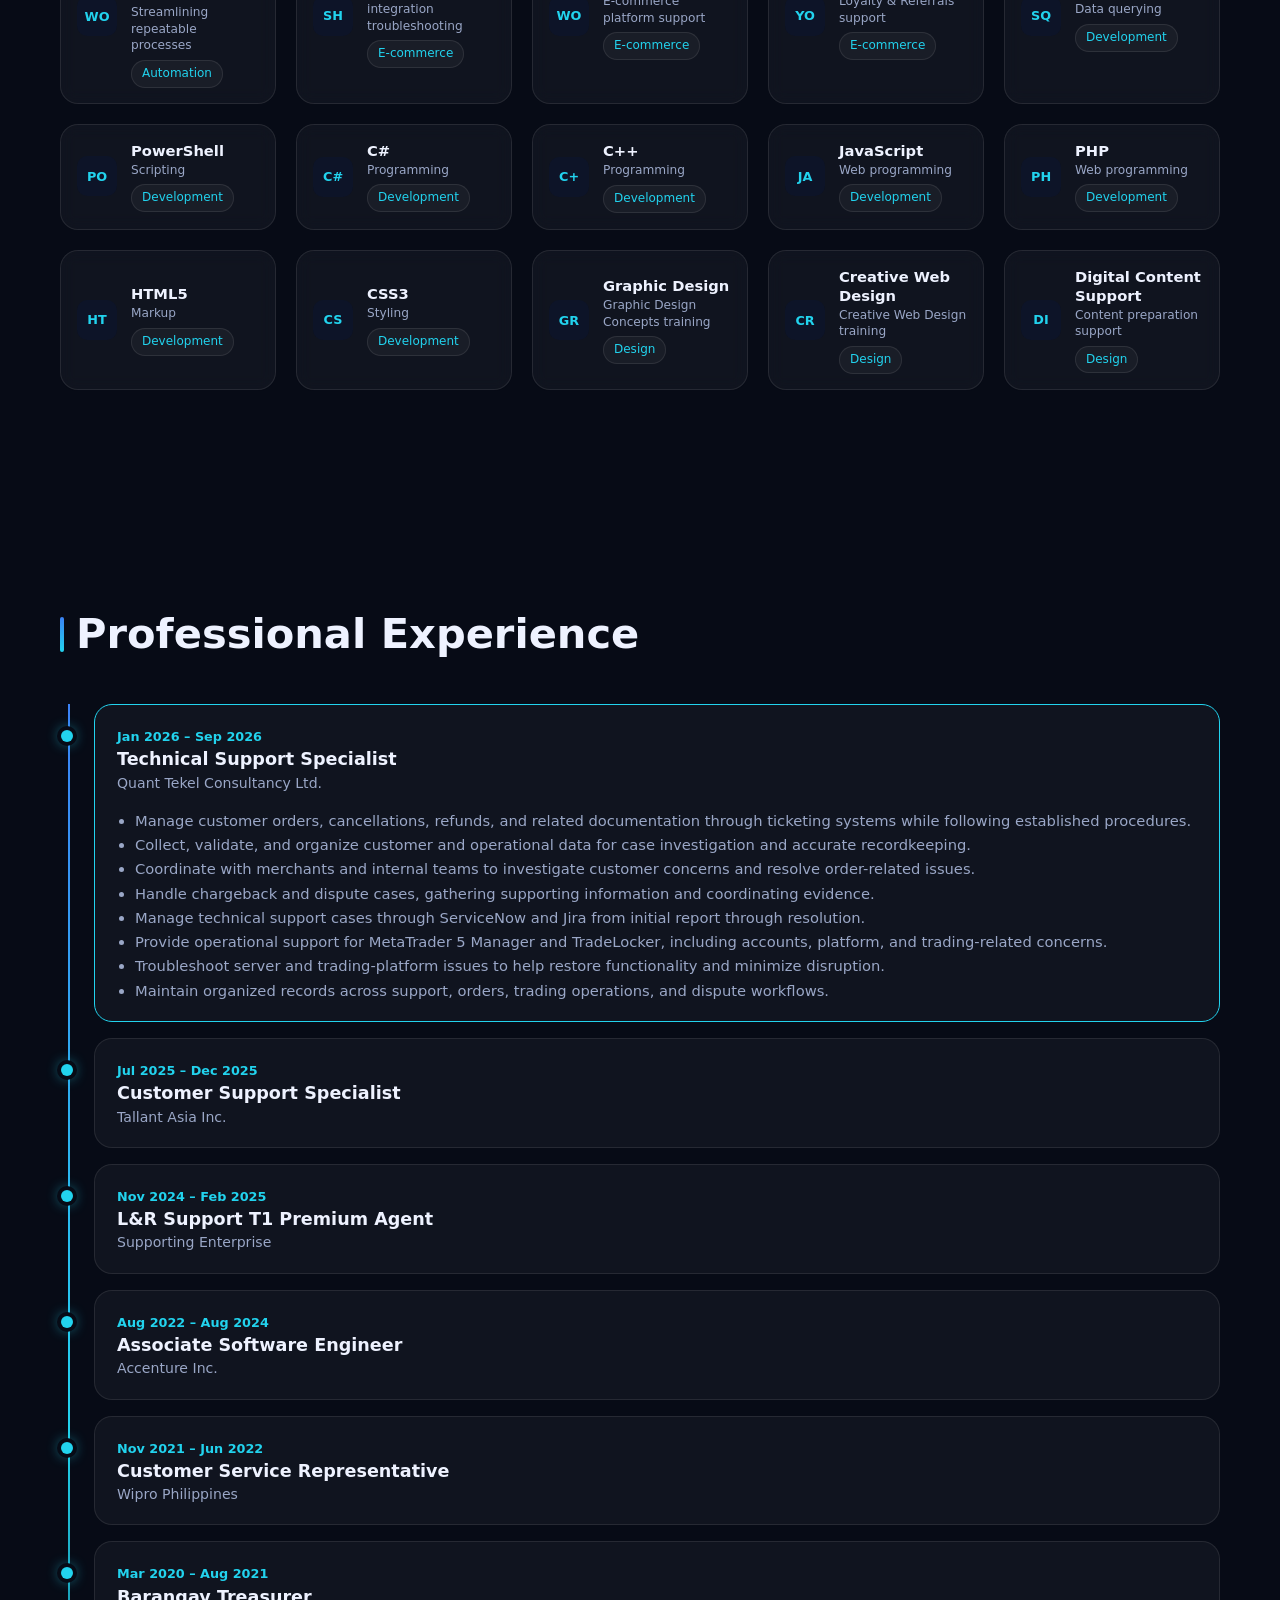
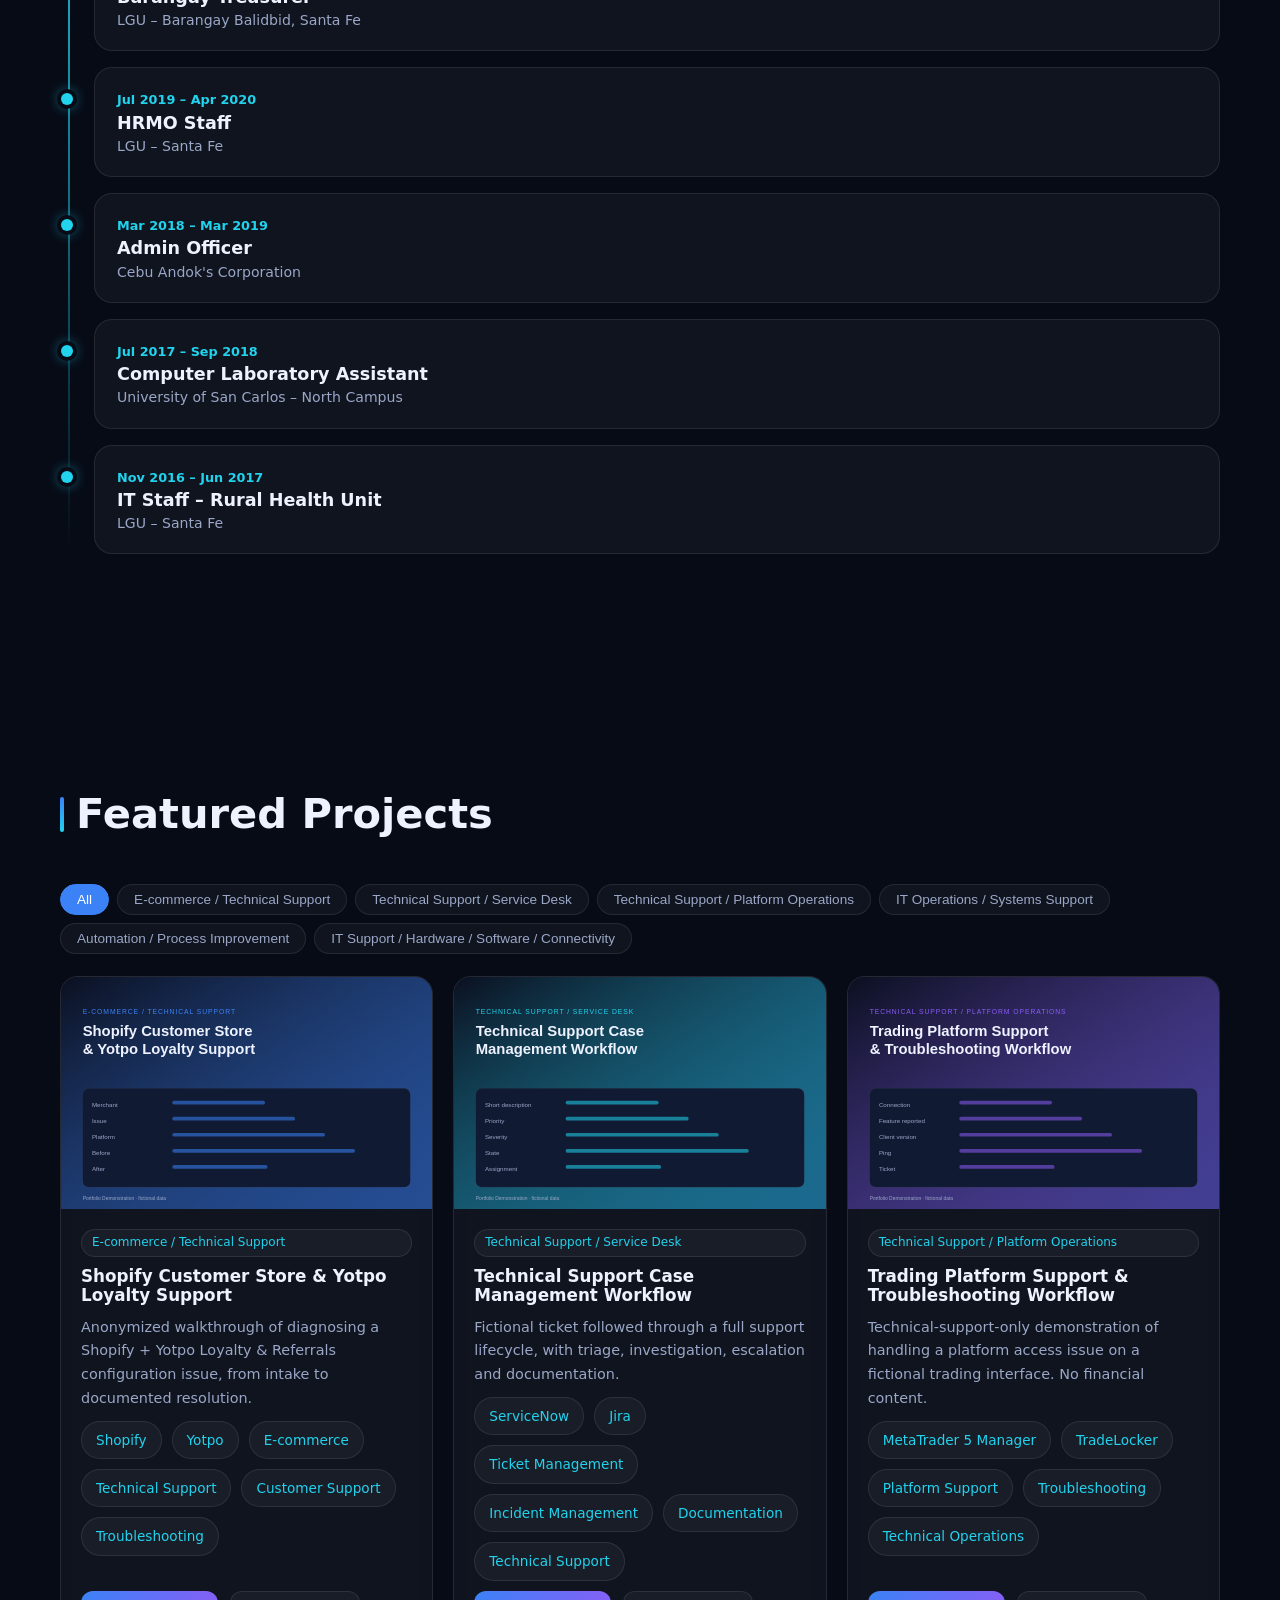
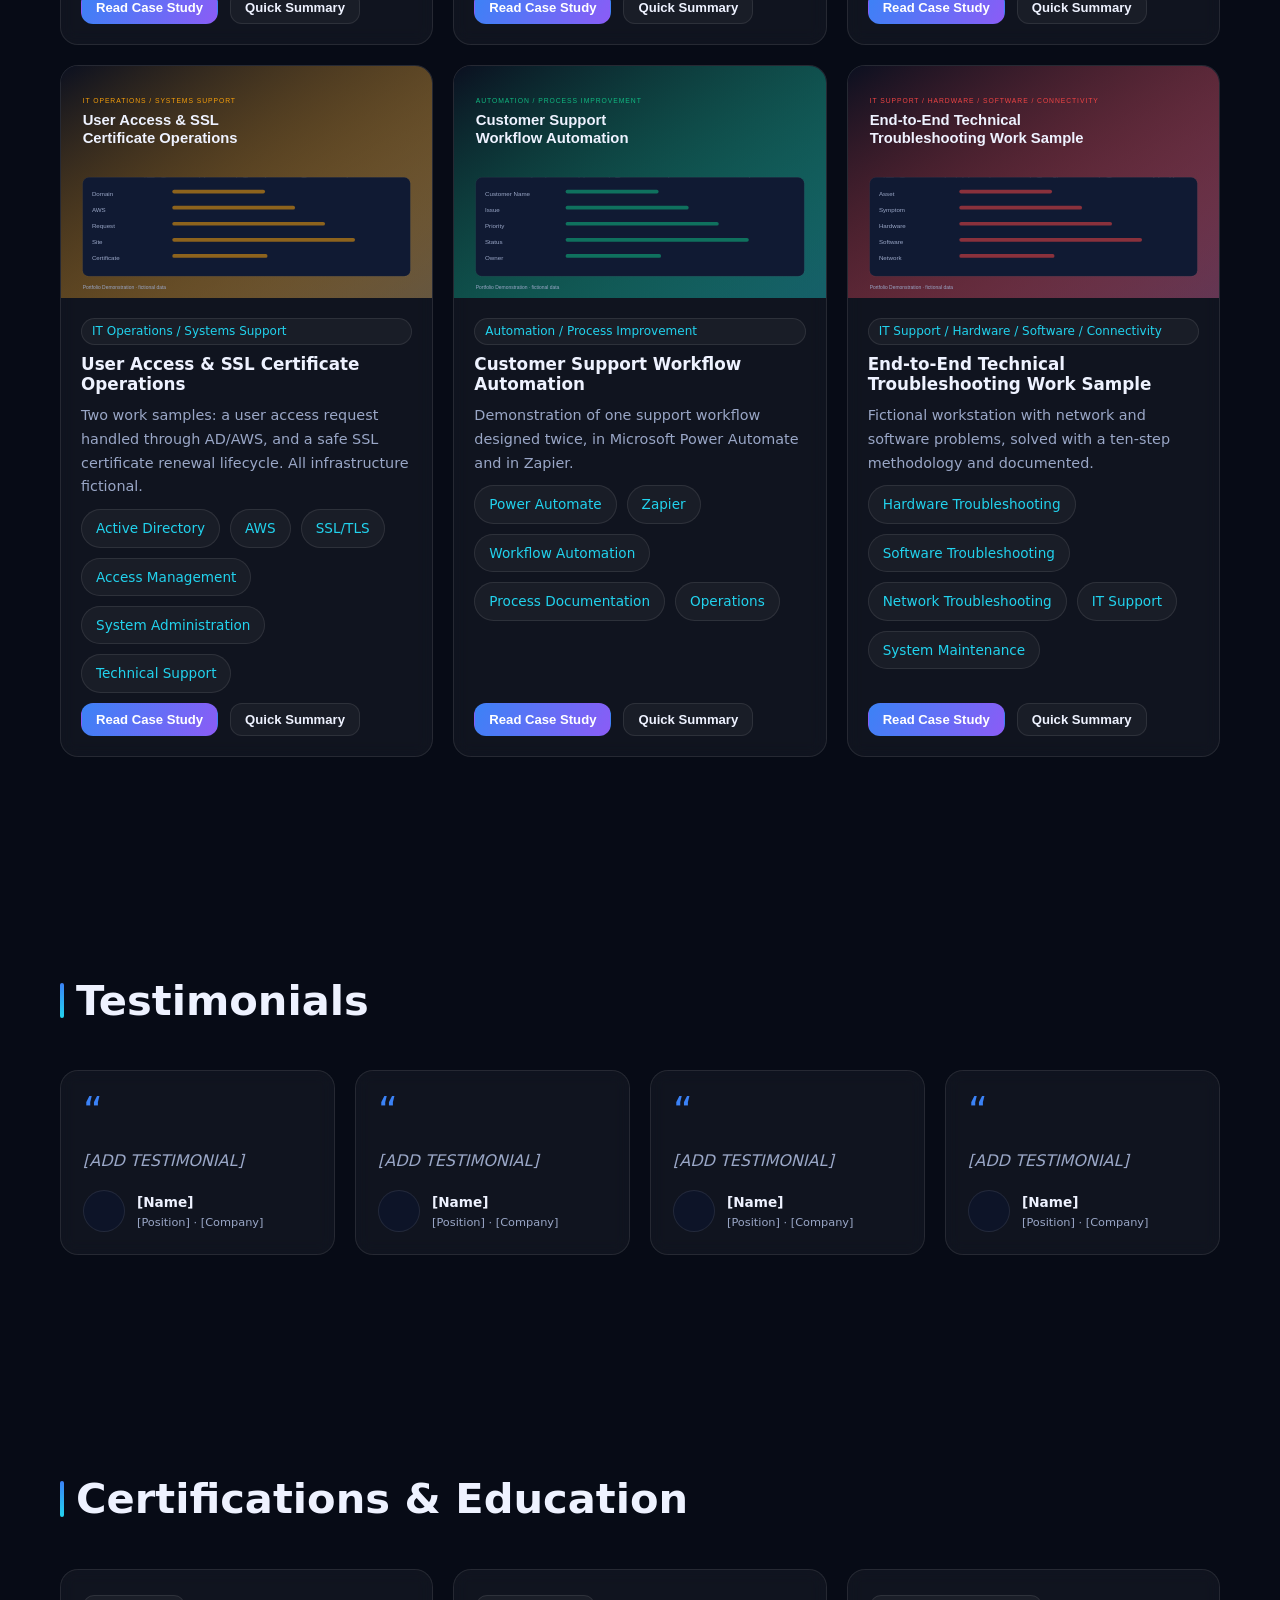
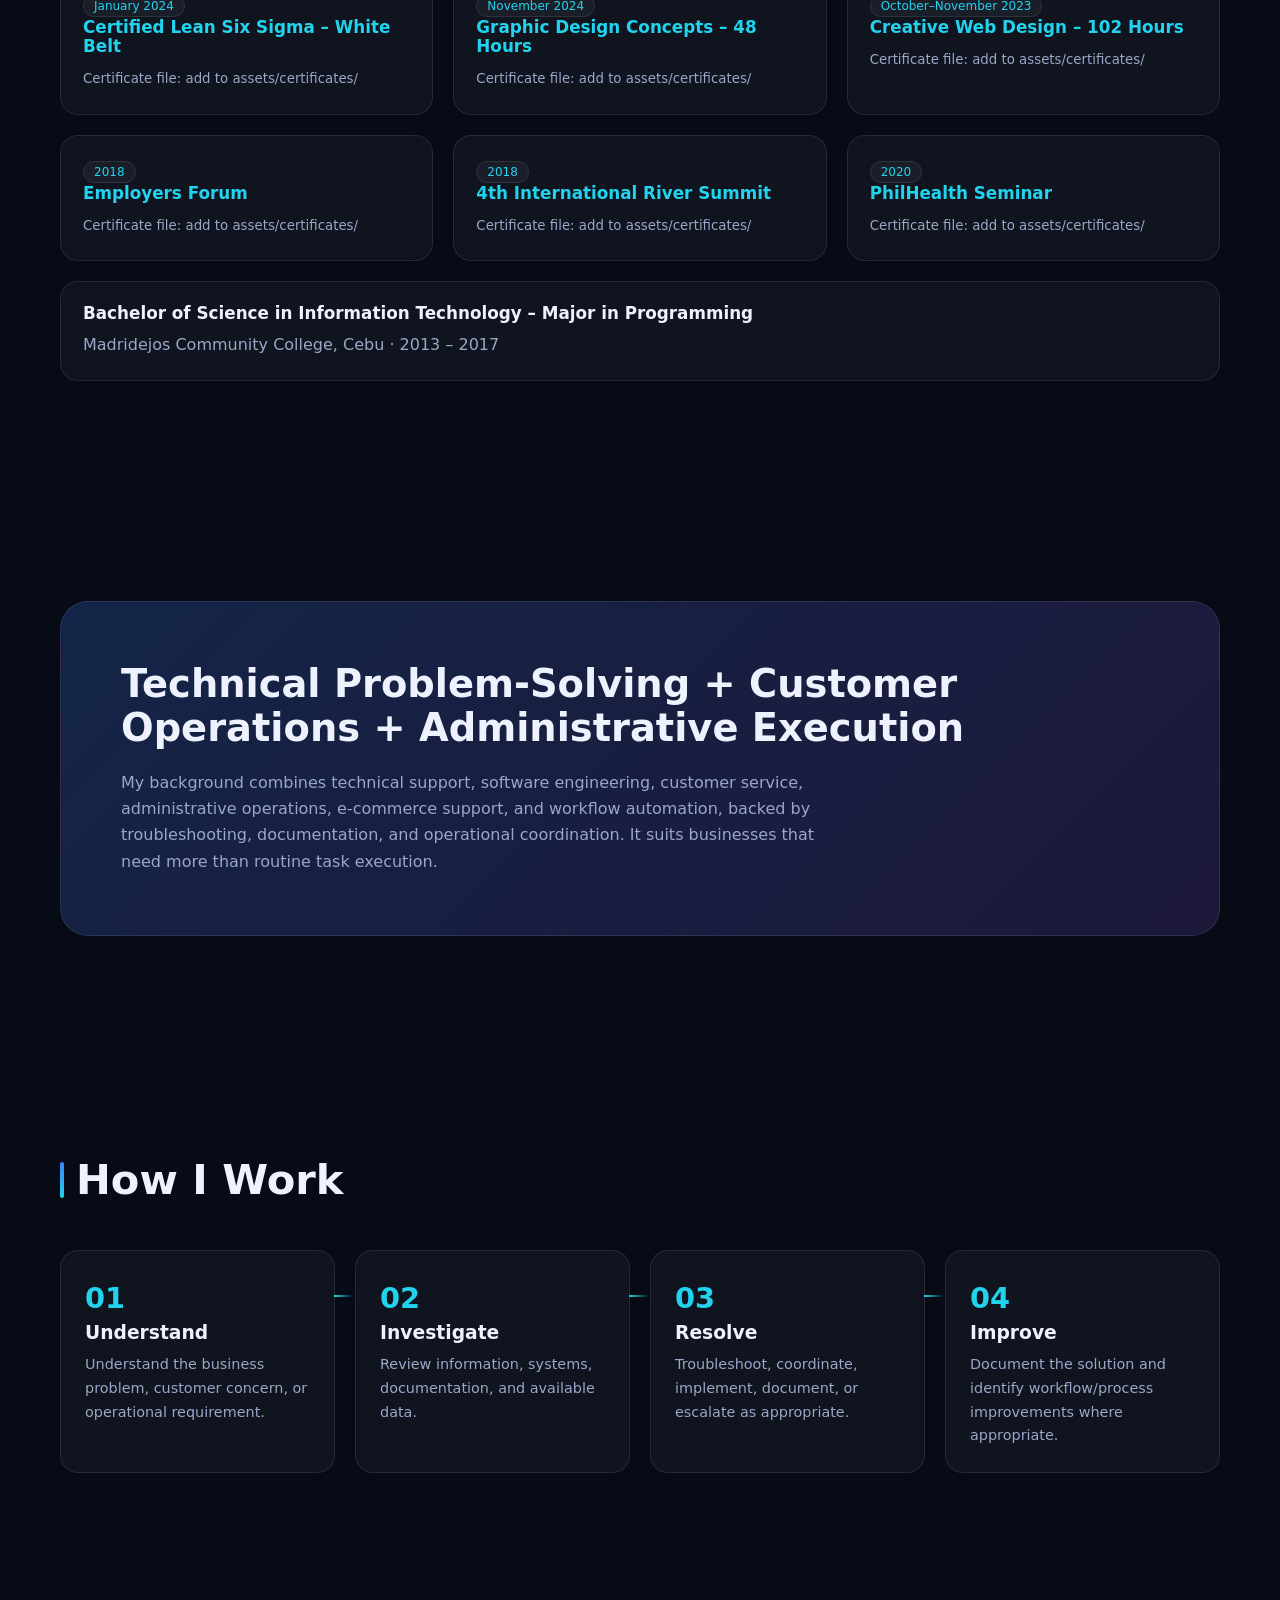
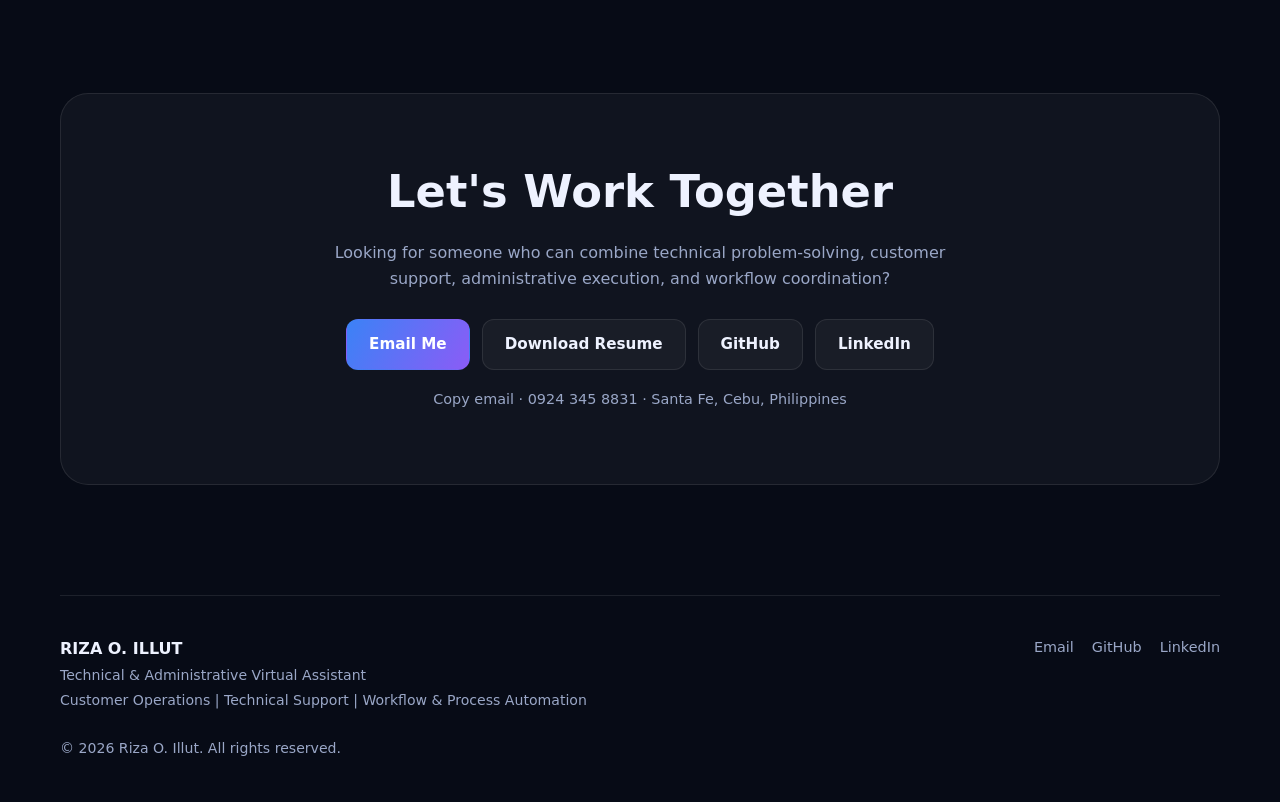
==== commit 1724f415: "Add files via upload" ====
--- a/index.html
+++ b/index.html
@@ -2,7 +2,7 @@
 <html lang="en" data-theme="dark">
 <head>
 <meta charset="utf-8"><meta name="viewport" content="width=device-width,initial-scale=1">
-<title>Riza O. Illut | Technical &amp; Administrative Virtual assets/images/Profile.jpgAssistant</title>
+<title>Riza O. Illut | Technical &amp; Administrative Virtual Assistant</title>
 <meta name="description" content="Technical & Administrative Virtual Assistant specializing in customer operations, technical support, e-commerce systems, workflow automation, and administrative support.">
 <meta property="og:type" content="website"><meta property="og:title" content="Riza O. Illut | Technical & Administrative Virtual Assistant">
 <meta property="og:description" content="Customer operations, technical support, e-commerce systems, workflow automation, and administrative support.">
@@ -103,7 +103,7 @@
   <a class="brand" href="#home">RI<span>.</span></a>
   <button id="burger" aria-label="Menu" aria-expanded="false" aria-controls="menu"><span></span><span></span><span></span></button>
   <ul id="menu">
-    <li><a href="#home">Home</a></li><li><a href="#about">About</a></li><li><a href="#capabilities">Capabilities</a></li><li><a href="#tools">Tools</a></li><li><a href="#experience">Experience</a></li><li><a href="#projects">Projects</a></li><li><a href="#video">Video</a></li><li><a href="#testimonials">Testimonials</a></li><li><a href="#certifications">Certifications</a></li><li><a href="#contact">Contact</a></li>
+    <li><a href="#home">Home</a></li><li><a href="#about">About</a></li><li><a href="#capabilities">Capabilities</a></li><li><a href="#tools">Tools</a></li><li><a href="#experience">Experience</a></li><li><a href="#projects">Projects</a></li><li><a href="#testimonials">Testimonials</a></li><li><a href="#certifications">Certifications</a></li><li><a href="#contact">Contact</a></li>
   </ul>
   <button id="theme" aria-label="Toggle light/dark mode">◐</button>
 </nav></header>
@@ -151,8 +151,6 @@
 
 <section id="projects" class="wrap sec"><h2 class="title reveal">Featured Projects</h2>
   <div class="filters" id="projFilters" role="group" aria-label="Filter projects"></div><div class="grid three" id="projGrid"></div></section>
-
-<section id="video" class="wrap sec"><h2 class="title reveal">Video &amp; Creative Work</h2><div class="grid three" id="videoGrid"></div></section>
 
 <section id="testimonials" class="wrap sec"><h2 class="title reveal">Testimonials</h2><div class="grid four" id="testGrid"></div></section>
 
@@ -278,7 +276,7 @@
 $$("[data-resume]").forEach(a=>a.href=SITE.resume);
 $$("[data-social]").forEach(a=>{const u=SITE[a.dataset.social];a.href=live(u)?u:"#contact";if(!live(u)){a.removeAttribute("target");a.title="Add your URL in js/data.js"}});
 $("#phone").textContent=SITE.phone;
-const img=$("[data-photo]");img.onload=()=>img.parentElement.classList.add("ok");img.src=SITE.photo;
+const img=$("[data-photo]"),cand=[SITE.photo,"assets/images/Profile.jpg","assets/images/profile.jpg","assets/images/Profile.jpeg","assets/images/profile.jpeg"];let k=0;img.onload=()=>img.parentElement.classList.add("ok");img.onerror=()=>{if(++k<cand.length)img.src=cand[k]};img.src=cand[0];
 
 /* What I bring */
 $("#bring").innerHTML=["Technical Problem-Solving","Customer Operations","Administrative Execution","Workflow Optimization","Technical Troubleshooting","E-commerce Support"].map(t=>`<span>${t}</span>`).join("");
@@ -303,15 +301,6 @@
 function drawProj(f="All"){$("#projGrid").innerHTML=projects.map((p,i)=>({p,i})).filter(o=>f=="All"||o.p.category==f).map(({p,i})=>`<article class="card pc reveal in"><div class="thumb"><span>${esc(p.category)}</span><img src="${p.image}" alt="${esc(p.title)} thumbnail" loading="lazy" onerror="this.remove()"></div><div class="pb"><span class="tag">${esc(p.category)}</span><h3>${esc(p.title)}</h3><p>${esc(p.description)}</p><div class="chips">${p.tools.map(t=>`<span class="tag">${esc(t)}</span>`).join("")}</div><div class="btns"><button class="btn primary" data-full="${i}">Read Case Study</button>${p.url?`<a class="btn" href="${p.url}" target="_blank" rel="noopener">View Project</a>`:""}<button class="btn" data-case="${i}">Quick Summary</button>${p.github?`<a class="btn" href="${p.github}" target="_blank" rel="noopener">GitHub</a>`:""}</div></div></article>`).join("")}
 filters($("#projFilters"),[...new Set(projects.map(p=>p.category))],drawProj);drawProj();
 $("#projGrid").onclick=e=>{const f=e.target.closest("[data-full]");if(f){body.innerHTML=projects[f.dataset.full].caseHTML;modal.classList.add("wide");modal.showModal();return}modal.classList.remove("wide");const b=e.target.closest("[data-case]");if(!b)return;const p=projects[b.dataset.case];body.innerHTML=`<h2>${esc(p.title)}</h2><span class="tag">${esc(p.category)}</span><p>${esc(p.description)}</p><p>${esc(p.caseStudy)}</p><div class="chips">${p.tools.map(t=>`<span class="tag">${esc(t)}</span>`).join("")}</div>`;modal.showModal()};
-
-/* Videos */
-$("#videoGrid").innerHTML=videos.map((v,i)=>`<article class="card pc reveal"><div class="thumb"><img src="${v.thumb}" alt="${esc(v.title)} thumbnail" loading="lazy" onerror="this.remove()"><button class="play" data-v="${i}" aria-label="Play ${esc(v.title)}">▶</button></div><div class="pb"><span class="tag">${esc(v.category)}</span><h3>${esc(v.title)}</h3><p>${esc(v.description)}</p></div></article>`).join("");
-$("#videoGrid").onclick=e=>{const b=e.target.closest("[data-v]");if(!b)return;const v=videos[b.dataset.v];
-  let u=v.url,em="";const y=u.match(/(?:youtu\.be\/|v=)([\w-]{11})/),vm=u.match(/vimeo\.com\/(\d+)/);
-  if(y)em=`https://www.youtube.com/embed/${y[1]}`;else if(vm)em=`https://player.vimeo.com/video/${vm[1]}`;
-  if(!u){body.innerHTML=`<h2>${esc(v.title)}</h2><p>[ADD VIDEO URL] Set <code>url</code> for this video in <code>js/data.js</code>.</p>`}
-  else if(em)body.innerHTML=`<h2>${esc(v.title)}</h2><iframe src="${em}" title="${esc(v.title)}" allowfullscreen></iframe>`;
-  else{window.open(u,"_blank","noopener");return}modal.showModal()};
 
 /* Testimonials */
 $("#testGrid").innerHTML=testimonials.map(t=>`<article class="card tc reveal"><div class="tq">“</div><p>${esc(t.quote)}</p><div class="who"><i>${t.photo?`<img src="${t.photo}" alt="${esc(t.name)}">`:""}</i><div><b>${esc(t.name)}</b><small>${esc(t.role)} · ${esc(t.company)}</small>${t.linkedin?`<a class="link" href="${t.linkedin}" target="_blank" rel="noopener">LinkedIn</a>`:""}</div></div></article>`).join("");
